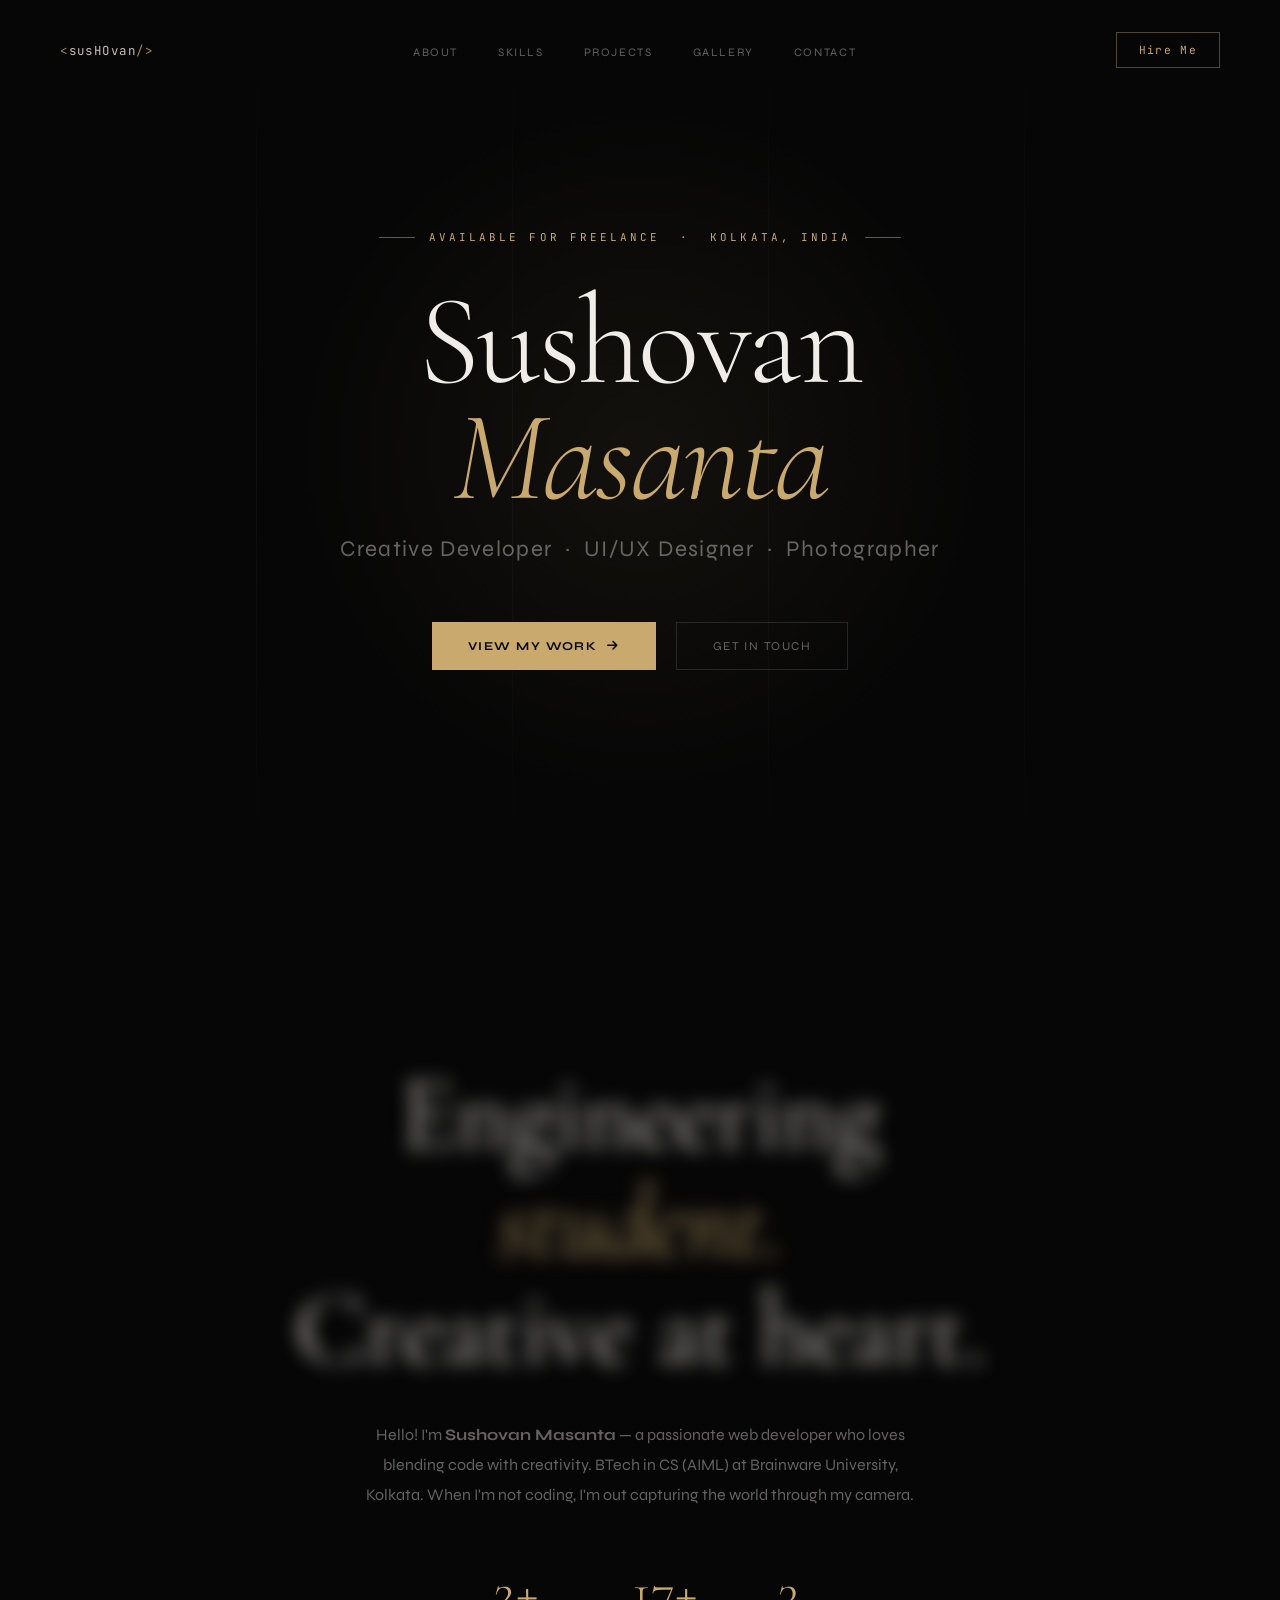
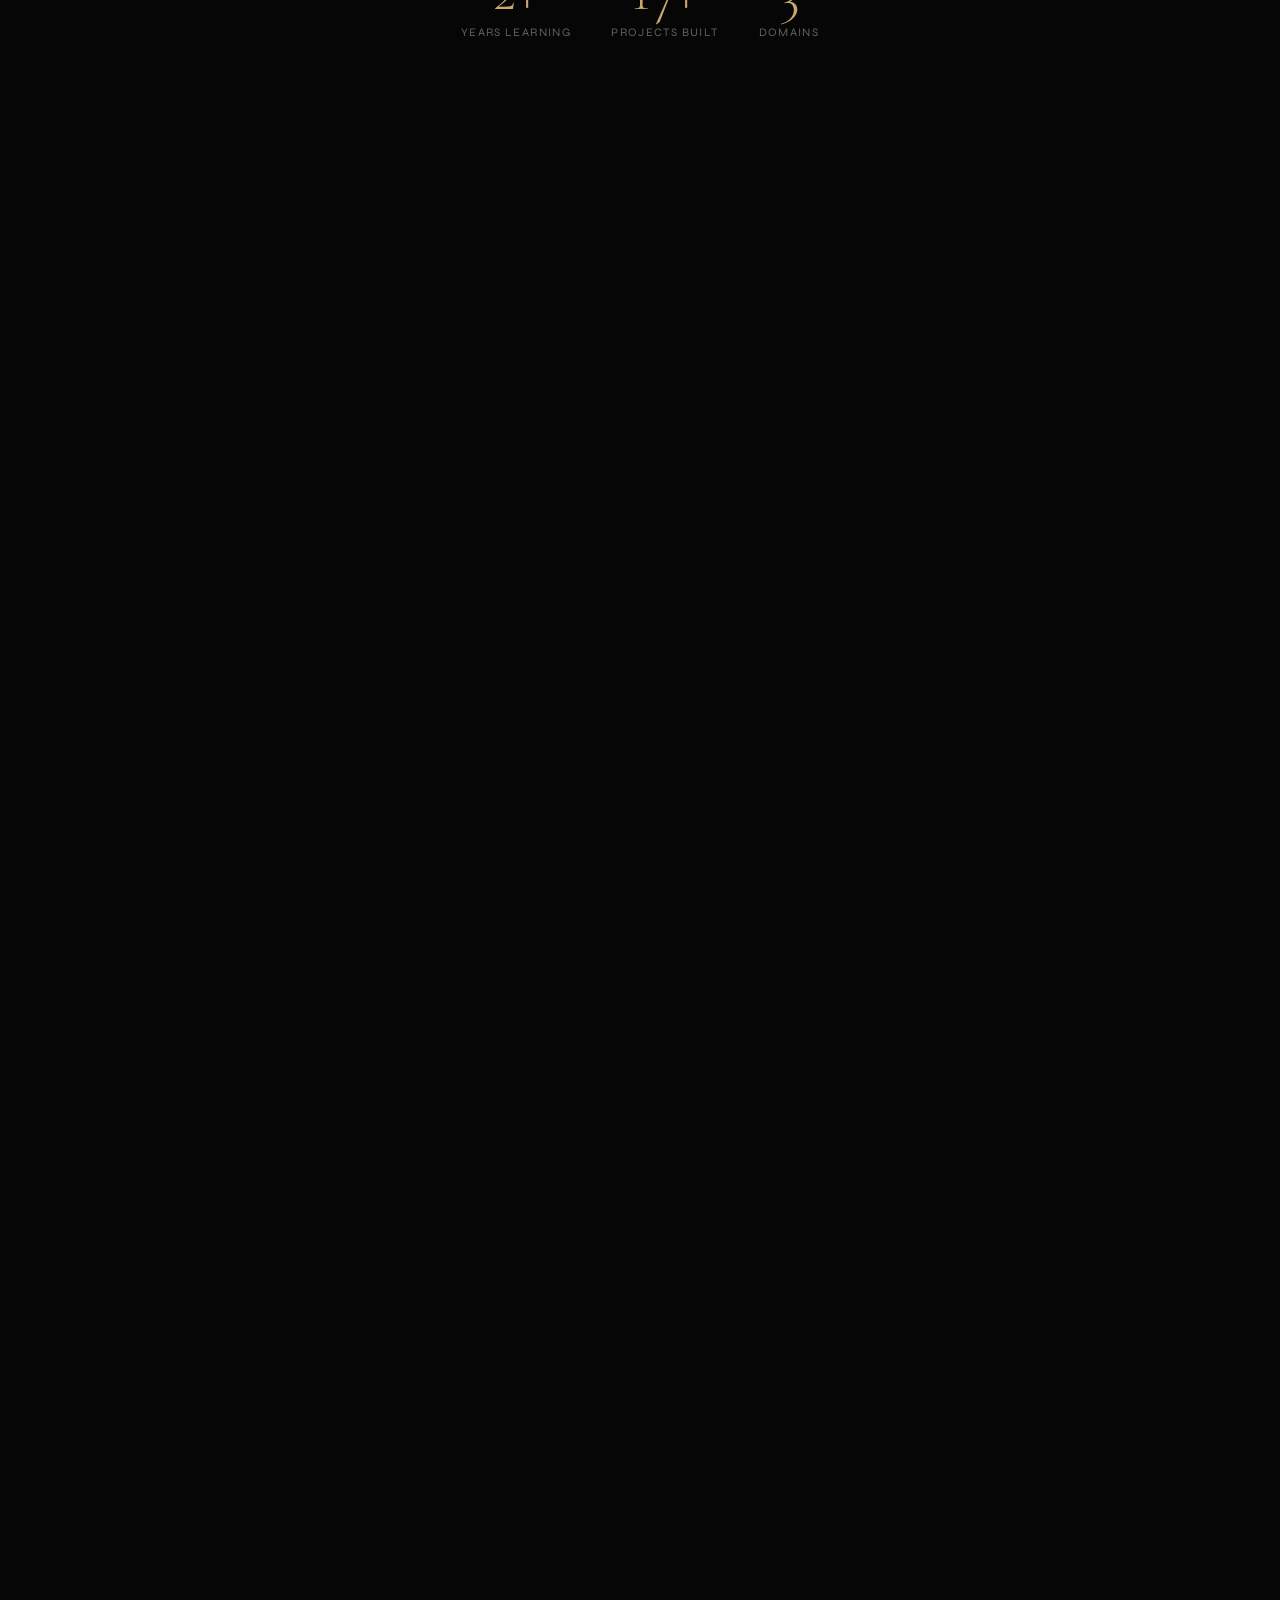
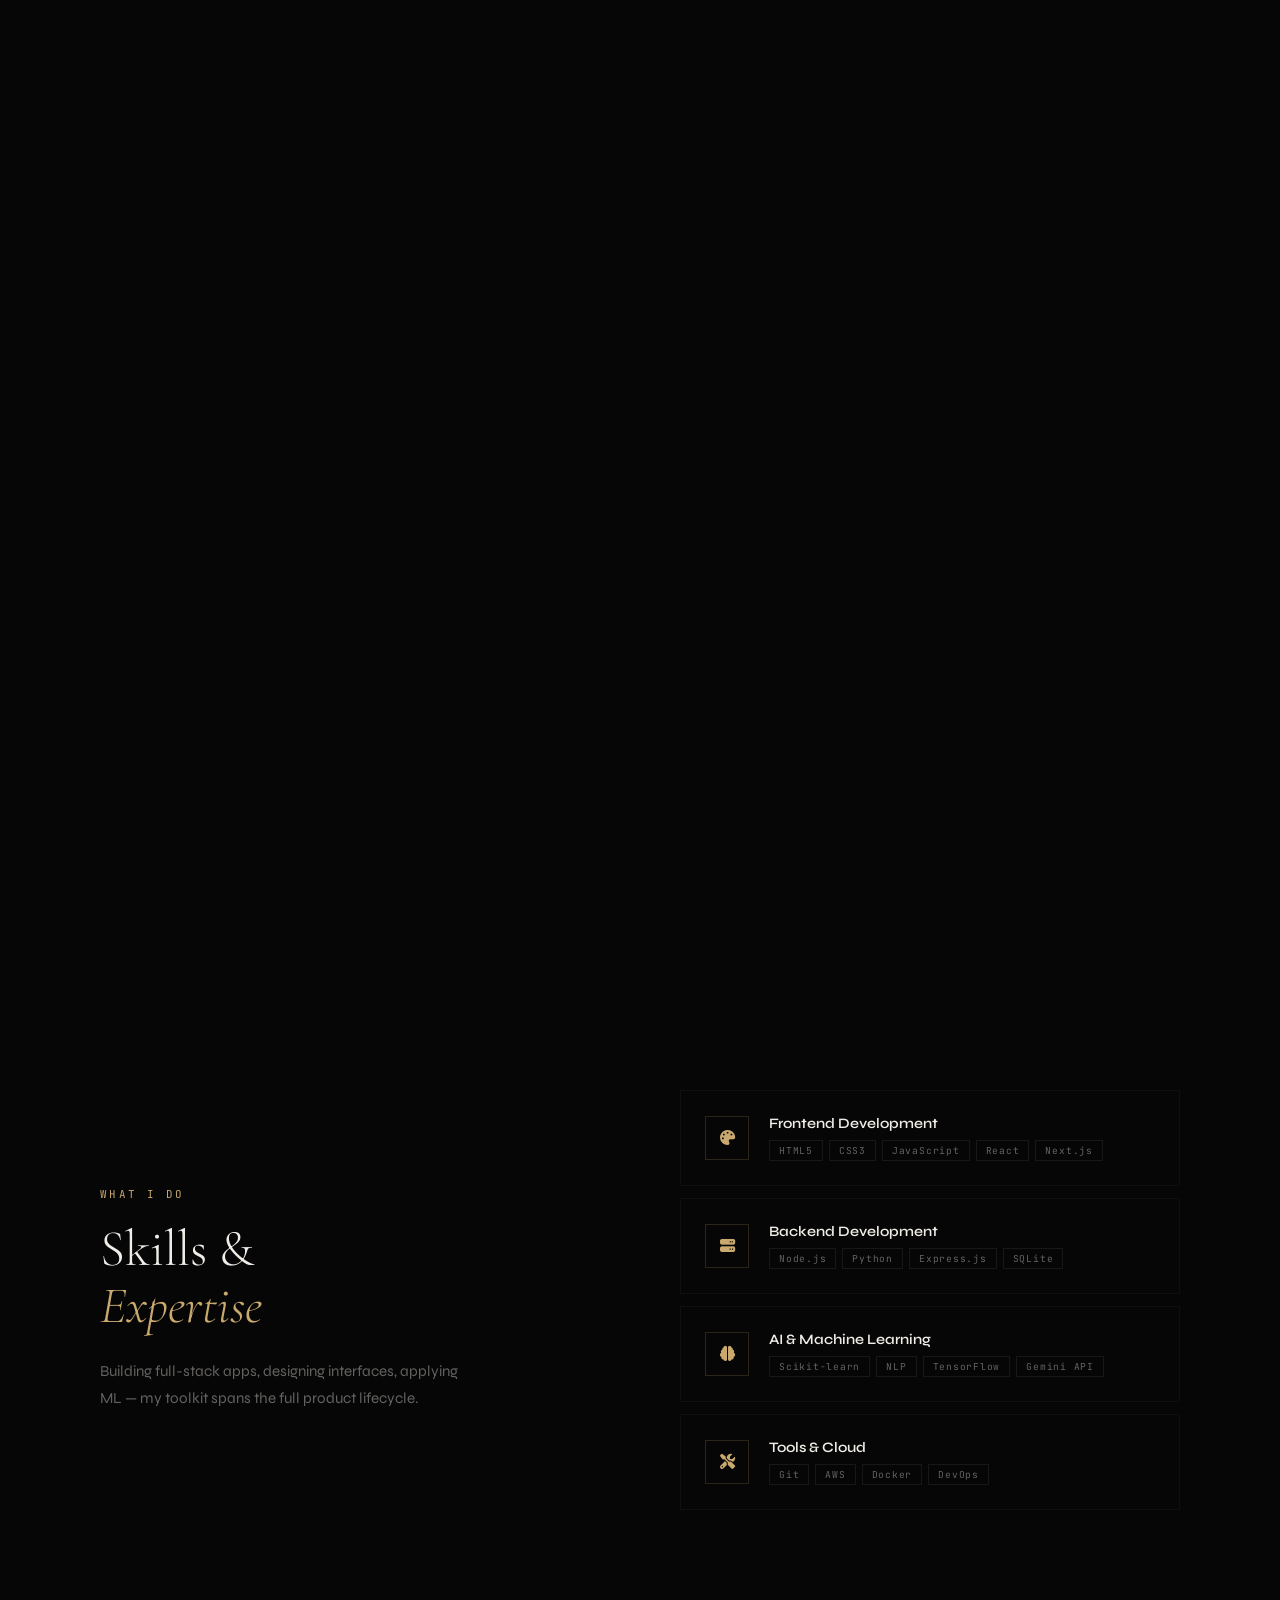
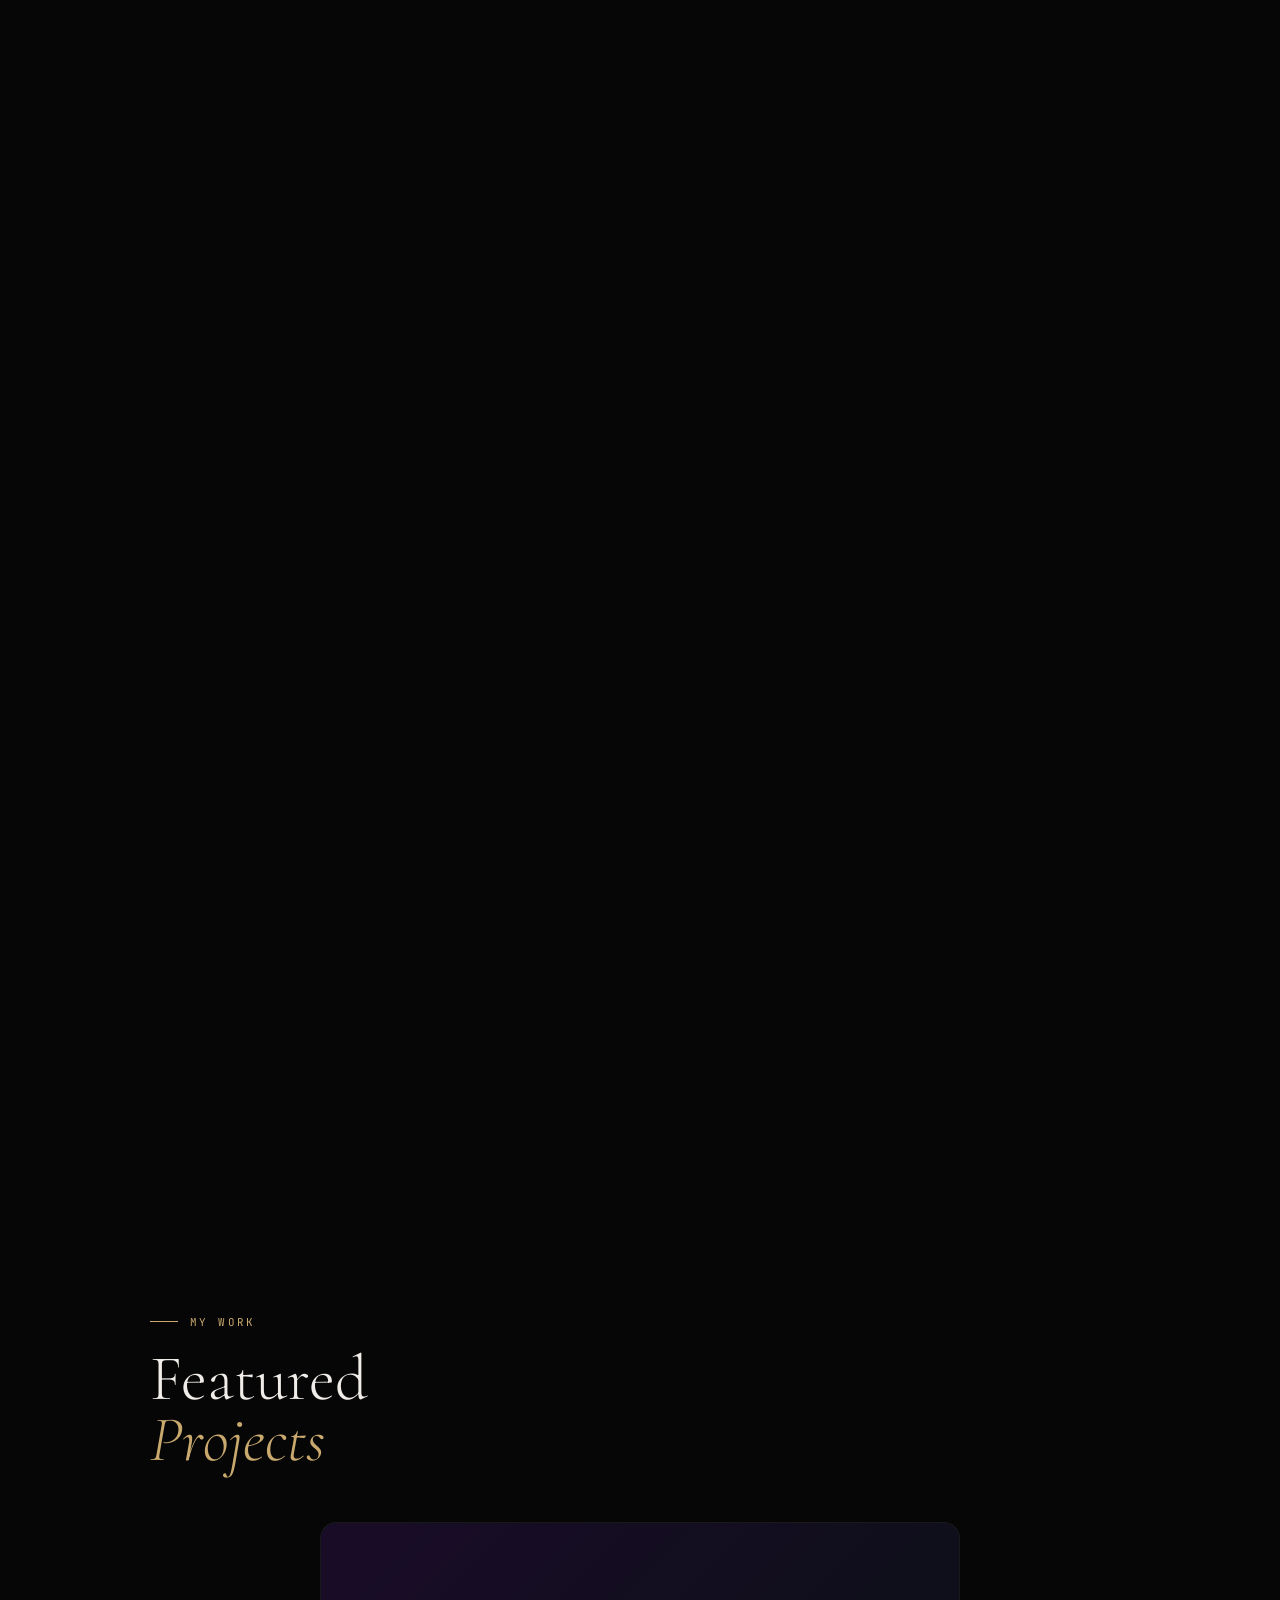
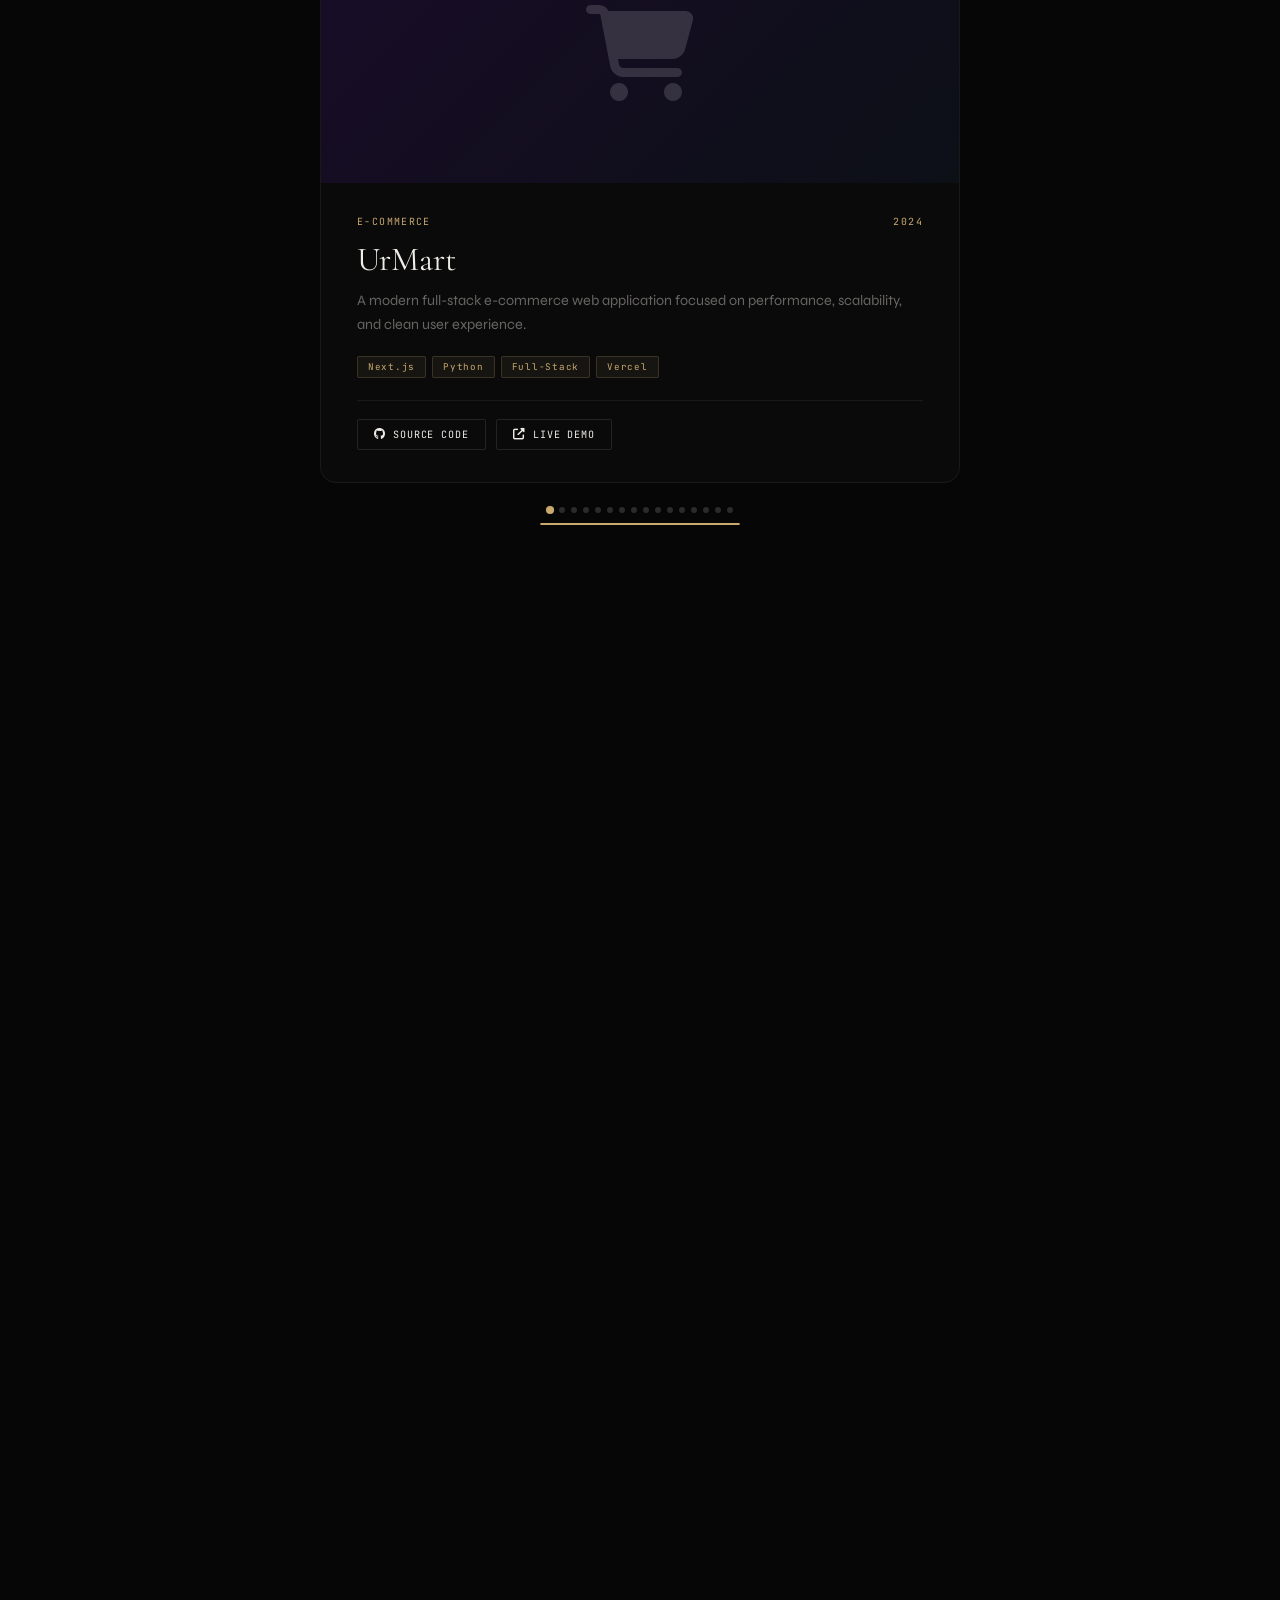
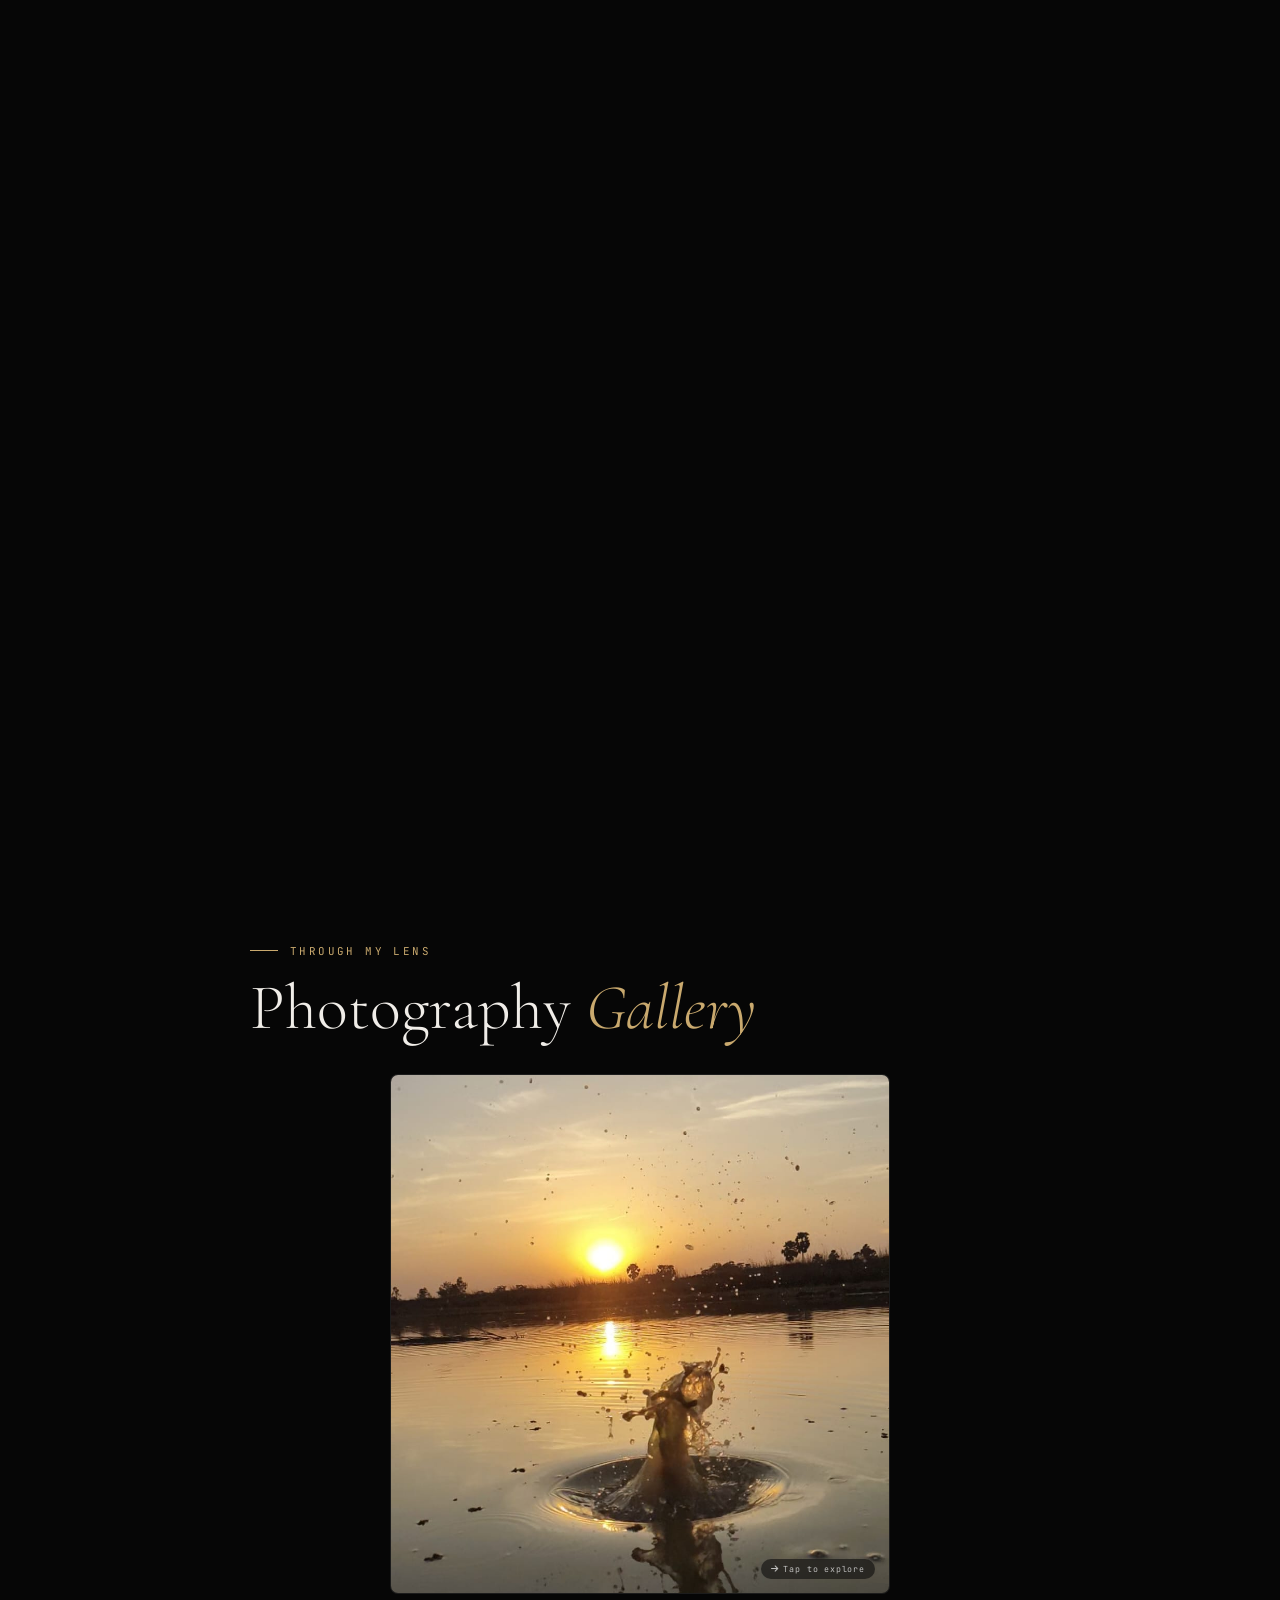
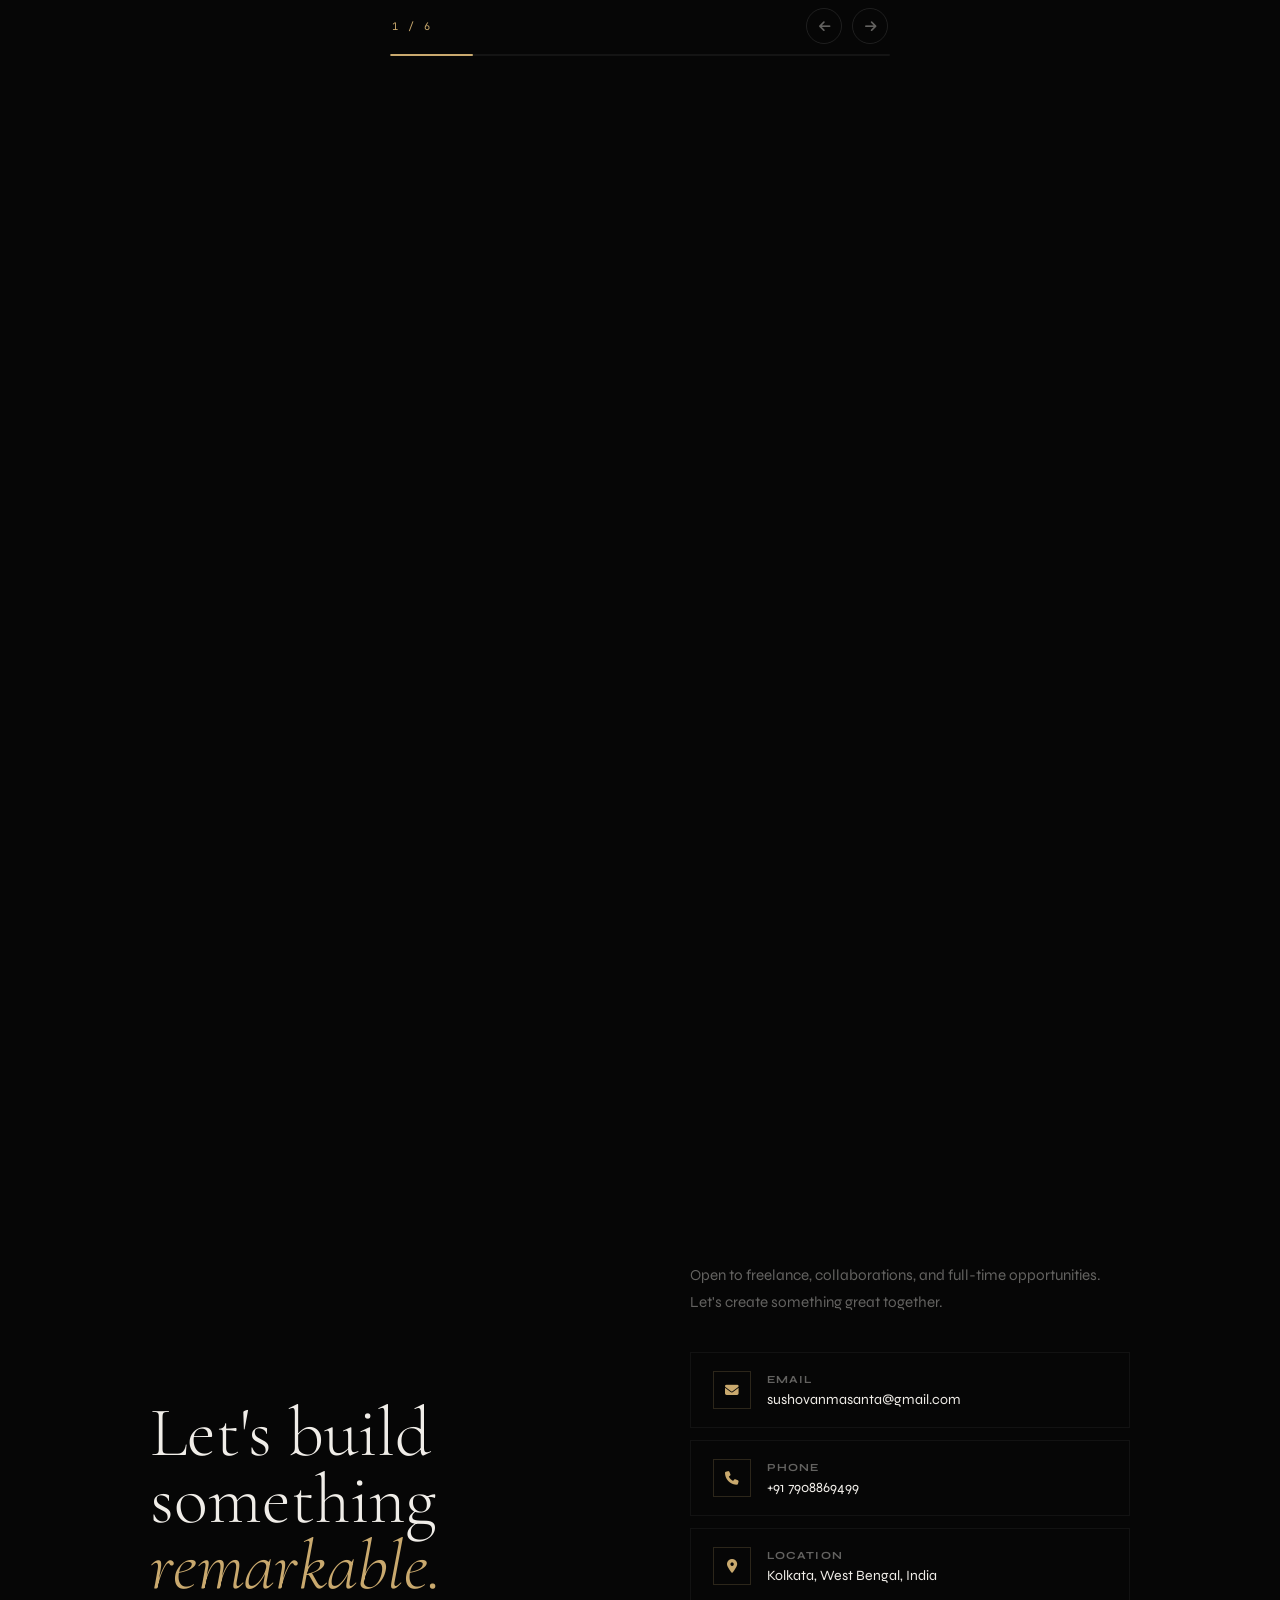
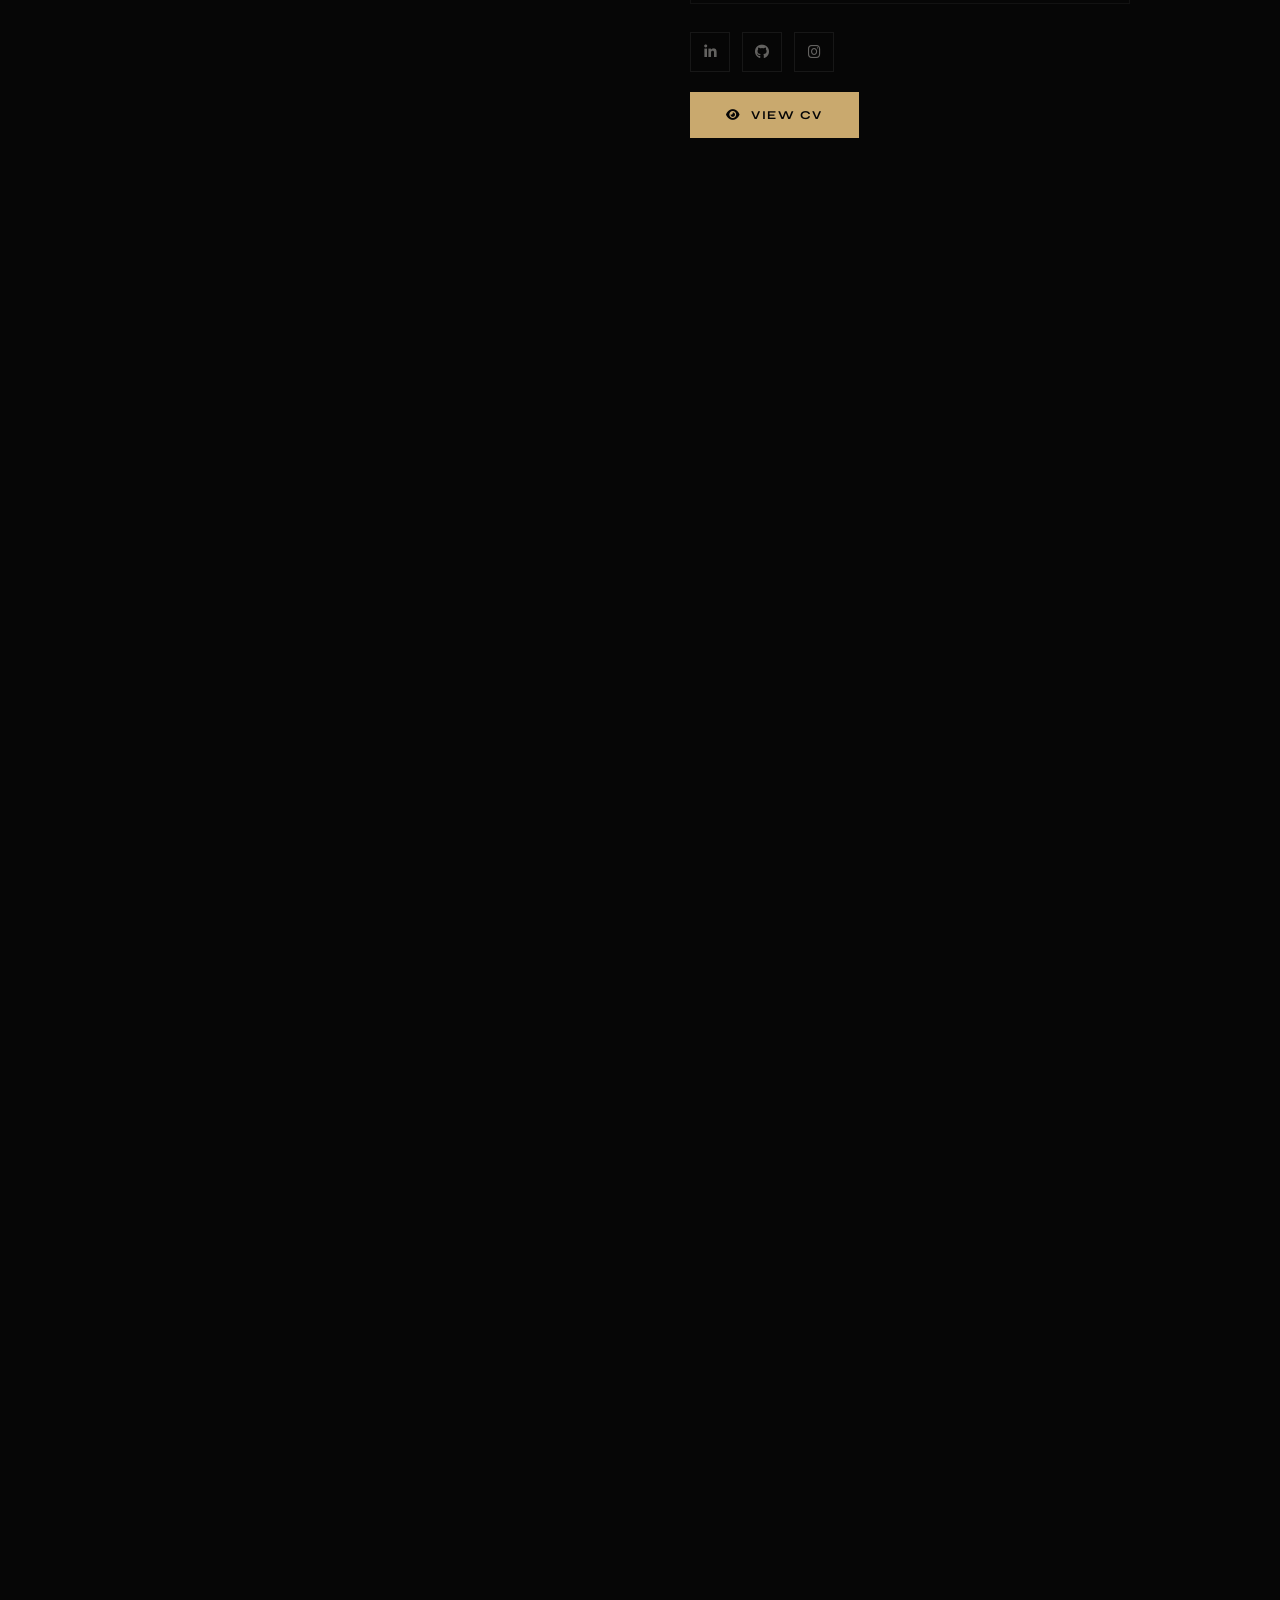
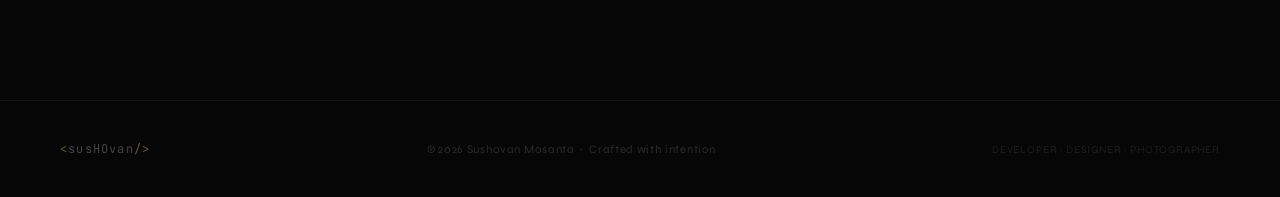
==== index.html @ 4229df97 "Update index.html" ====
<!DOCTYPE html>
<html lang="en">
<head>
  <meta charset="UTF-8">
  <meta name="viewport" content="width=device-width, initial-scale=1.0">
  <title>Sushovan Masanta | Portfolio </title>
  <link href="https://fonts.googleapis.com/css2?family=Cormorant+Garamond:ital,wght@0,300;0,600;1,300;1,600&family=Syne:wght@400;700;800&family=JetBrains+Mono:wght@300;400&display=swap" rel="stylesheet">
  <link href="https://cdnjs.cloudflare.com/ajax/libs/font-awesome/6.5.0/css/all.min.css" rel="stylesheet">
  <link rel="stylesheet" href="styles.css">
</head>
<body>

  <!-- LOADER -->

  <div id="page-loader">
    <div class="loader-inner">
      <span>Loading</span>
      <div class="loader-bar"></div>
    </div>
  </div>

  <!-- NAV -->
  <nav id="nav">
    <a href="index.html" class="nav-logo"><b>&lt;</b>susHOvan<b>/&gt;</b></a>
    <ul class="nav-links">
      <li><a href="#ch-identity">About</a></li>
      <li><a href="#ch-skills">Skills</a></li>
      <li><a href="projects.html">Projects</a></li>
      <li><a href="#ch-gallery">Gallery</a></li>
      <li><a href="#ch-contact">Contact</a></li>
    </ul>
    <a href="mailto:sushovanmasanta@gmail.com" class="nav-cta">Hire Me</a>
    <button class="nav-hamburger" id="navHam" aria-label="Open menu">
      <span></span><span></span><span></span>
    </button>
  </nav>

  <!-- MOBILE MENU -->
  <div class="nav-mobile-overlay" id="navMobile">
    <ul>
      <li><a href="#ch-identity">About</a></li>
      <li><a href="#ch-skills">Skills</a></li>
      <li><a href="projects.html">Projects</a></li>
      <li><a href="#ch-gallery">Gallery</a></li>
      <li><a href="#ch-contact">Contact</a></li>
    </ul>
    <a href="mailto:sushovanmasanta@gmail.com" class="nav-mobile-cta">Hire Me</a>
  </div>

  <!-- HERO -->
  <section id="hero">
    <div class="hero-bg-lines"><span></span><span></span><span></span><span></span></div>
    <div class="hero-glow"></div>
    <div class="hero-content">
      <div class="hero-label">Available for freelance &nbsp;·&nbsp; Kolkata, India</div>
      <h1 class="hero-name">
        <div class="line"><span>Sushovan</span></div>
        <div class="line"><span>Masanta</span></div>
      </h1>
      <p class="hero-tagline">Creative Developer &nbsp;·&nbsp; UI/UX Designer &nbsp;·&nbsp; Photographer</p>
      <div class="hero-actions">
        <a href="projects.html" class="btn-gold">View My Work <i class="fas fa-arrow-right"></i></a>
        <a href="#ch-contact" class="btn-border">Get In Touch</a>
      </div>
    </div>
  </section>

  <!-- IDENTITY -->
  <div class="chapter" id="ch-identity">
    <div class="sticky-stage">
      <div class="identity-text">
        <span class="big-word w1" id="w1">Engineering</span>
        <span class="big-word w2" id="w2">student.</span>
        <span class="big-word w3" id="w3">Creative at heart.</span>
        <p class="sub-reveal" id="subRev">
          Hello! I'm <strong>Sushovan Masanta</strong> — a passionate web developer who loves blending code with creativity.
          BTech in CS (AIML) at Brainware University, Kolkata. When I'm not coding, I'm out capturing the world through my camera.
        </p>
        <div class="stats-reveal" id="statsRev">
          <div class="stat-item"><h3>2+</h3><p>Years Learning</p></div>
          <div class="stat-item"><h3>17+</h3><p>Projects Built</p></div>
          <div class="stat-item"><h3>3</h3><p>Domains</p></div>
        </div>
      </div>
    </div>
  </div>

  <!-- SKILLS -->
  <div class="chapter" id="ch-skills">
    <div class="sticky-stage">
      <div class="skills-stage">
        <div class="skills-left">
          <div class="ch-label">What I do</div>
          <h2>Skills &amp;<br><em>Expertise</em></h2>
          <p>Building full-stack apps, designing interfaces, applying ML — my toolkit spans the full product lifecycle.</p>
        </div>
        <div class="skills-right" id="skills-list">
          <div class="skill-item">
            <div class="skill-icon-wrap"><i class="fas fa-palette"></i></div>
            <div><h4>Frontend Development</h4><div class="tags"><span>HTML5</span><span>CSS3</span><span>JavaScript</span><span>React</span><span>Next.js</span></div></div>
          </div>
          <div class="skill-item">
            <div class="skill-icon-wrap"><i class="fas fa-server"></i></div>
            <div><h4>Backend Development</h4><div class="tags"><span>Node.js</span><span>Python</span><span>Express.js</span><span>SQLite</span></div></div>
          </div>
          <div class="skill-item">
            <div class="skill-icon-wrap"><i class="fas fa-brain"></i></div>
            <div><h4>AI &amp; Machine Learning</h4><div class="tags"><span>Scikit-learn</span><span>NLP</span><span>TensorFlow</span><span>Gemini API</span></div></div>
          </div>
          <div class="skill-item">
            <div class="skill-icon-wrap"><i class="fas fa-tools"></i></div>
            <div><h4>Tools &amp; Cloud</h4><div class="tags"><span>Git</span><span>AWS</span><span>Docker</span><span>DevOps</span></div></div>
          </div>
        </div>
      </div>
    </div>
  </div>

<!-- PROJECTS -->
    <section class="project-carousel-section">
  <div class="chapter" id="ch-projects">
    <div class="sticky-stage">
      <div class="projects-stage">
        <div class="ch-eyebrow">My work</div>
        <h2 class="ch-title">Featured<br><em>Projects</em></h2>

  <!-- CAROUSEL -->
    <div class="carousel-container">

      <div class="carousel-track">

        <div class="carousel-card">
          <div class="card-top bg-gradient-1"><i class="fas fa-shopping-cart"></i></div>
          <div class="card-bottom">
            <div class="card-meta"><span>E-Commerce</span><span>2024</span></div>
            <h3>UrMart</h3>
            <p>A modern full-stack e-commerce web application focused on performance, scalability, and clean user experience.</p>
            <div class="card-tags"><span>Next.js</span><span>Python</span><span>Full-Stack</span><span>Vercel</span></div>
            <div class="card-links">
              <a href="https://github.com/sushovancpp/urmart" target="_blank"><i class="fab fa-github"></i> Source Code</a>
              <a href="https://urmart.vercel.app/" target="_blank"><i class="fas fa-external-link-alt"></i> Live Demo</a>
            </div>
          </div>
        </div>

        <div class="carousel-card">
          <div class="card-top bg-gradient-2"><i class="fas fa-laptop-code"></i></div>
          <div class="card-bottom">
            <div class="card-meta"><span>Web Application</span><span>2024</span></div>
            <h3>PrepMate</h3>
            <p>An AI-powered interview preparation platform providing mock interviews, real-time feedback, and personalized learning paths.</p>
            <div class="card-tags"><span>Next.js</span><span>AI/ML</span><span>TypeScript</span></div>
            <div class="card-links">
              <a href="https://github.com/sushovancpp/PrepMate" target="_blank"><i class="fab fa-github"></i> Source Code</a>
              <a href="https://pprepmatee.vercel.app/" target="_blank"><i class="fas fa-external-link-alt"></i> Live Demo</a>
            </div>
          </div>
        </div>

        <div class="carousel-card">
          <div class="card-top bg-gradient-3"><i class="fas fa-book"></i></div>
          <div class="card-bottom">
            <div class="card-meta"><span>Management System</span><span>2024</span></div>
            <h3>BoiGhor</h3>
            <p>A full-stack Library Management System with authentication, book management, and PDF handling features.</p>
            <div class="card-tags"><span>React</span><span>Node.js</span><span>MySQL</span></div>
            <div class="card-links">
              <a href="https://github.com/sushovancpp/library-management-system-full" target="_blank"><i class="fab fa-github"></i> Source Code</a>
            </div>
          </div>
        </div>

        <div class="carousel-card">
          <div class="card-top bg-gradient-4"><i class="fas fa-comments"></i></div>
          <div class="card-bottom">
            <div class="card-meta"><span>Real-Time App</span><span>2024</span></div>
            <h3>Relay</h3>
            <p>A real-time chat application built for fast and seamless communication using modern web technologies.</p>
            <div class="card-tags"><span>JavaScript</span><span>WebSockets</span></div>
            <div class="card-links">
              <a href="https://github.com/sushovancpp/Relay" target="_blank"><i class="fab fa-github"></i> Source Code</a>
              <a href="https://relay.vercel.app" target="_blank"><i class="fas fa-external-link-alt"></i> Live Demo</a>
            </div>
          </div>
        </div>

        <div class="carousel-card">
          <div class="card-top bg-gradient-5"><i class="fas fa-image"></i></div>
          <div class="card-bottom">
            <div class="card-meta"><span>Frontend UI</span><span>2024</span></div>
            <h3>ChobiGhor</h3>
            <p>An improved and extended version of a JavaScript project with better structure and cleaner code.</p>
            <div class="card-tags"><span>JavaScript</span><span>Refactoring</span></div>
            <div class="card-links">
              <a href="https://github.com/sushovancpp/ranjan-er-kirti-2.0" target="_blank"><i class="fab fa-github"></i> Source Code</a>
              <a href="https://ranjan-er-kirti.vercel.app" target="_blank"><i class="fas fa-external-link-alt"></i> Live Demo</a>
            </div>
          </div>
        </div>

        <div class="carousel-card">
          <div class="card-top bg-gradient-1"><i class="fas fa-shield-alt"></i></div>
          <div class="card-bottom">
            <div class="card-meta"><span>Machine Learning</span><span>2024</span></div>
            <h3>SpamGuard</h3>
            <p>An intelligent SMS spam detection system using machine learning and natural language processing techniques.</p>
            <div class="card-tags"><span>Python</span><span>NLP</span><span>Streamlit</span></div>
            <div class="card-links">
              <a href="https://github.com/sushovancpp/sms-spam-app" target="_blank"><i class="fab fa-github"></i> Source Code</a>
              <a href="https://sushovan-sms-spam-app.streamlit.app/" target="_blank"><i class="fas fa-external-link-alt"></i> Live Demo</a>
            </div>
          </div>
        </div>

        <div class="carousel-card">
          <div class="card-top bg-gradient-2"><i class="fas fa-plane"></i></div>
          <div class="card-bottom">
            <div class="card-meta"><span>Algorithm / ML</span><span>2024</span></div>
            <h3>Weekend-Getaway-Ranker</h3>
            <p>A Python-based application that ranks weekend getaway destinations based on user preferences.</p>
            <div class="card-tags"><span>Python</span><span>Algorithms</span><span>Streamlit</span></div>
            <div class="card-links">
              <a href="https://github.com/sushovancpp/Weekend-Getaway-Ranker" target="_blank"><i class="fab fa-github"></i> Source Code</a>
              <a href="https://sushovan-weekend-getaway-ranker.streamlit.app/" target="_blank"><i class="fas fa-external-link-alt"></i> Live Demo</a>
            </div>
          </div>
        </div>

        <div class="carousel-card">
          <div class="card-top bg-gradient-3"><i class="fas fa-music"></i></div>
          <div class="card-bottom">
            <div class="card-meta"><span>API Integration</span><span>2024</span></div>
            <h3>Lyrify</h3>
            <p>A Python application that fetches and displays song lyrics using Spotify and lyrics APIs.</p>
            <div class="card-tags"><span>Python</span><span>REST APIs</span><span>Streamlit</span></div>
            <div class="card-links">
              <a href="https://github.com/sushovancpp/spotify-lyric-search" target="_blank"><i class="fab fa-github"></i> Source Code</a>
              <a href="https://sushovan-spotify-lyric-search.streamlit.app/" target="_blank"><i class="fas fa-external-link-alt"></i> Live Demo</a>
            </div>
          </div>
        </div>

        <div class="carousel-card">
          <div class="card-top bg-gradient-4"><i class="fas fa-user-circle"></i></div>
          <div class="card-bottom">
            <div class="card-meta"><span>Portfolio</span><span>2024</span></div>
            <h3>Personal Portfolio</h3>
            <p>A personal portfolio website showcasing web development projects, technical skills, and creative work.</p>
            <div class="card-tags"><span>HTML/CSS</span><span>JavaScript</span><span>Vercel</span></div>
            <div class="card-links">
              <a href="https://github.com/sushovancpp/sushovan" target="_blank"><i class="fab fa-github"></i> Source Code</a>
              <a href="https://sushovan.vercel.app" target="_blank"><i class="fas fa-external-link-alt"></i> Live Demo</a>
            </div>
          </div>
        </div>

        <div class="carousel-card">
          <div class="card-top bg-gradient-5"><i class="fas fa-tasks"></i></div>
          <div class="card-bottom">
            <div class="card-meta"><span>Assignments</span><span>2024</span></div>
            <h3>AEKA-Assignments</h3>
            <p>A collection of assignments demonstrating frontend, backend, and problem-solving concepts.</p>
            <div class="card-tags"><span>JavaScript</span><span>Full-Stack</span></div>
            <div class="card-links">
              <a href="https://github.com/sushovancpp/AEKA-Assignments" target="_blank"><i class="fab fa-github"></i> Source Code</a>
              <a href="https://aeka-assignments.vercel.app" target="_blank"><i class="fas fa-external-link-alt"></i> Live Demo</a>
            </div>
          </div>
        </div>

        <div class="carousel-card">
          <div class="card-top bg-gradient-1"><i class="fas fa-paint-brush"></i></div>
          <div class="card-bottom">
            <div class="card-meta"><span>UI / UX Design</span><span>2024</span></div>
            <h3>Creative Showcase</h3>
            <p>A project focused on creative UI elements, animations, and frontend experimentation.</p>
            <div class="card-tags"><span>TypeScript</span><span>Animations</span><span>UI/UX</span></div>
            <div class="card-links">
              <a href="https://github.com/sushovancpp/creative-showcase" target="_blank"><i class="fab fa-github"></i> Source Code</a>
              <a href="https://creative-showcase-mxe8.vercel.app/" target="_blank"><i class="fas fa-external-link-alt"></i> Live Demo</a>
            </div>
          </div>
        </div>

        <div class="carousel-card">
          <div class="card-top bg-gradient-2"><i class="fas fa-bomb"></i></div>
          <div class="card-bottom">
            <div class="card-meta"><span>Game Development</span><span>2025</span></div>
            <h3>Mine Game</h3>
            <p>A probability-based grid game where players uncover safe tiles while avoiding hidden mines.</p>
            <div class="card-tags"><span>JavaScript</span><span>Game Logic</span></div>
            <div class="card-links">
              <a href="https://github.com/sushovancpp/mine-game" target="_blank"><i class="fab fa-github"></i> Source Code</a>
              <a href="https://mine-game-tau.vercel.app" target="_blank"><i class="fas fa-external-link-alt"></i> Live Demo</a>
            </div>
          </div>
        </div>

        <div class="carousel-card">
          <div class="card-top bg-gradient-3"><i class="fas fa-flask"></i></div>
          <div class="card-bottom">
            <div class="card-meta"><span>Experimental</span><span>2024</span></div>
            <h3>Hobby</h3>
            <p>A TypeScript-based project created to experiment with ideas, features, and clean code practices.</p>
            <div class="card-tags"><span>TypeScript</span><span>Architecture</span></div>
            <div class="card-links">
              <a href="https://github.com/sushovancpp/hobby" target="_blank"><i class="fab fa-github"></i> Source Code</a>
              <a href="https://finalyearvlsi.vercel.app" target="_blank"><i class="fas fa-external-link-alt"></i> Live Demo</a>
            </div>
          </div>
        </div>

        <div class="carousel-card">
          <div class="card-top bg-gradient-4"><i class="fas fa-code"></i></div>
          <div class="card-bottom">
            <div class="card-meta"><span>DOM Manipulation</span><span>2024</span></div>
            <h3>Ranjan Er Kirti</h3>
            <p>A JavaScript project showcasing logical implementations and interactive functionality.</p>
            <div class="card-tags"><span>JavaScript</span><span>DOM</span></div>
            <div class="card-links">
              <a href="https://github.com/sushovancpp/ranjan-er-kirti" target="_blank"><i class="fab fa-github"></i> Source Code</a>
              <a href="https://ranjan-er-kirti.vercel.app" target="_blank"><i class="fas fa-external-link-alt"></i> Live Demo</a>
            </div>
          </div>
        </div>

        <div class="carousel-card">
          <div class="card-top bg-gradient-5"><i class="fas fa-check-square"></i></div>
          <div class="card-bottom">
            <div class="card-meta"><span>Productivity</span><span>2024</span></div>
            <h3>Smart-ToDo</h3>
            <p>A simple to-do list application to manage daily tasks with a clean interface.</p>
            <div class="card-tags"><span>JavaScript</span><span>CRUD</span></div>
            <div class="card-links">
              <a href="https://github.com/sushovancpp/Smart-ToDo" target="_blank"><i class="fab fa-github"></i> Source Code</a>
            </div>
          </div>
        </div>

        <div class="carousel-card">
          <div class="card-top bg-gradient-2"><i class="fab fa-html5"></i></div>
          <div class="card-bottom">
            <div class="card-meta"><span>Foundational</span><span>2024</span></div>
            <h3>Web Basics Assignment</h3>
            <p>Assignment work focused on foundational web design and JavaScript-based tasks.</p>
            <div class="card-tags"><span>HTML/CSS</span><span>JavaScript</span></div>
            <div class="card-links">
              <a href="https://github.com/sushovancpp/sushovanmasanta2020" target="_blank"><i class="fab fa-github"></i> Source Code</a>
            </div>
          </div>
        </div>

      </div>
      <!-- /carousel-track -->

      <div class="carousel-footer">
        <div class="carousel-dots"></div>
        <div class="carousel-auto-bar"><div class="carousel-auto-fill"></div></div>
      </div>
      <!-- /carousel-footer -->

    </div>
    <!-- /carousel-container -->

      </div>
      <!-- /projects-stage -->

    </div>
    <!-- /sticky-stage -->

  </div>
  <!-- /chapter -->

</section>

  <!-- GALLERY -->
  <div class="chapter" id="ch-gallery">
    <div class="sticky-stage">
      <div class="gallery-stage">
        <div class="gallery-header">
          <div class="ch-eyebrow">Through my lens</div>
          <h2 class="ch-title" style="margin-bottom:28px">Photography <em>Gallery</em></h2>
        </div>

        <div class="gallery-slideshow">
          <div class="gallery-slide-track">
            <div class="gallery-slide active">
              <a href="https://www.instagram.com/sushovan.cpp" target="_blank">
                <img src="img/photo2.jpg" alt="Photo 1" loading="lazy">
                <div class="g-overlay"><i class="fab fa-instagram"></i></div>
              </a>
            </div>
            <div class="gallery-slide">
              <a href="https://www.instagram.com/sushovan.cpp" target="_blank">
                <img src="img/photo5.jpg" alt="Photo 2" loading="lazy">
                <div class="g-overlay"><i class="fab fa-instagram"></i></div>
              </a>
            </div>
            <div class="gallery-slide">
              <a href="https://www.instagram.com/sushovan.cpp" target="_blank">
                <img src="img/photo4.jpg" alt="Photo 3" loading="lazy">
                <div class="g-overlay"><i class="fab fa-instagram"></i></div>
              </a>
            </div>
            <div class="gallery-slide">
              <a href="https://www.instagram.com/sushovan.cpp" target="_blank">
                <img src="img/photo1.jpg" alt="Photo 4" loading="lazy">
                <div class="g-overlay"><i class="fab fa-instagram"></i></div>
              </a>
            </div>
            <div class="gallery-slide">
              <a href="https://www.instagram.com/sushovan.cpp" target="_blank">
                <img src="img/photo3.jpg" alt="Photo 5" loading="lazy">
                <div class="g-overlay"><i class="fab fa-instagram"></i></div>
              </a>
            </div>
            <div class="gallery-slide">
              <a href="https://www.instagram.com/sushovan.cpp" target="_blank">
                <img src="img/photo6.jpg" alt="Photo 6" loading="lazy">
                <div class="g-overlay"><i class="fab fa-instagram"></i></div>
              </a>
            </div>

            <!-- Tap zones -->
            <div class="slide-tap-zone slide-tap-left"></div>
            <div class="slide-tap-zone slide-tap-right"></div>

            <!-- Hint -->
            <div class="slide-hint"><i class="fas fa-arrow-right"></i> Tap to explore</div>
          </div>

          <div class="slideshow-controls">
            <span class="slideshow-counter">1 / 6</span>
            <div class="slideshow-arrows">
              <button class="slide-arrow-btn prev" aria-label="Previous"><i class="fas fa-arrow-left"></i></button>
              <button class="slide-arrow-btn next" aria-label="Next"><i class="fas fa-arrow-right"></i></button>
            </div>
          </div>
          <div class="slide-progress">
            <div class="slide-progress-fill" style="width:16.67%"></div>
          </div>
        </div>

      </div>
    </div>
  </div>

  <!-- CONTACT -->
  <div class="chapter" id="ch-contact">
    <div class="sticky-stage">
      <div class="contact-stage">
        <div class="contact-big-text" id="ct-text">Let's build<br>something<br><em>remarkable.</em></div>
        <div class="contact-right" id="ct-right">
          <p>Open to freelance, collaborations, and full-time opportunities. Let's create something great together.</p>
          <a href="mailto:sushovanmasanta@gmail.com" class="c-item">
            <div class="c-icon"><i class="fas fa-envelope"></i></div>
            <div><h4>Email</h4><span>sushovanmasanta@gmail.com</span></div>
          </a>
          <a href="tel:+917908869499" class="c-item">
            <div class="c-icon"><i class="fas fa-phone"></i></div>
            <div><h4>Phone</h4><span>+91 7908869499</span></div>
          </a>
          <div class="c-item">
            <div class="c-icon"><i class="fas fa-map-marker-alt"></i></div>
            <div><h4>Location</h4><span>Kolkata, West Bengal, India</span></div>
          </div>
          <div class="c-socials">
            <a href="https://www.linkedin.com/in/sushovan-masanta-a71227256" class="c-soc" target="_blank"><i class="fab fa-linkedin-in"></i></a>
            <a href="https://github.com/sushovancpp" class="c-soc" target="_blank"><i class="fab fa-github"></i></a>
            <a href="https://www.instagram.com/sushovan.cpp" class="c-soc" target="_blank"><i class="fab fa-instagram"></i></a>
          </div>
          <a href="https://drive.google.com/file/d/1FqUendbYcz2VGKgzKd31PB6QH8QBdALB/view" class="btn-gold" target="_blank" style="margin-top:8px;display:inline-flex;align-self:flex-start"><i class="fas fa-eye"></i> View CV</a>
        </div>
      </div>
    </div>
  </div>

  <footer>
    <a href="#" class="logo"><b>&lt;</b>susHOvan<b>/&gt;</b></a>
    <p>&copy; 2026 Sushovan Masanta &nbsp;·&nbsp; Crafted with intention</p>
    <p style="font-size:.65rem;color:rgba(255,255,255,.1);letter-spacing:.08em">DEVELOPER · DESIGNER · PHOTOGRAPHER</p>
  </footer>

  <a href="#" class="btt" id="btt"><i class="fas fa-arrow-up"></i></a>
  <script src="script.js"></script>
</body>
</html>
---- styles.css ----
*,*::before,*::after{margin:0;padding:0;box-sizing:border-box}
:root{
  --black:#060606;
  --white:#f0ede8;
  --gold:#c9a96e;
  --muted:rgba(240,237,232,0.4);
  --serif:'Cormorant Garamond',Georgia,serif;
  --sans:'Syne',sans-serif;
  --mono:'JetBrains Mono',monospace;
}
html{font-size:16px;scroll-behavior:smooth}
body{background:var(--black);color:var(--white);font-family:var(--sans);overflow-x:hidden}

/* ═══ LOADER ═══ */
#page-loader{position:fixed;inset:0;background:var(--black);display:flex;align-items:center;justify-content:center;z-index:99999;transition:opacity .6s ease,visibility .6s ease}
#page-loader.hidden{opacity:0;visibility:hidden;pointer-events:none}
.loader-inner{font-family:var(--mono);font-size:.65rem;letter-spacing:.3em;text-transform:uppercase;color:var(--gold);display:flex;flex-direction:column;align-items:center;gap:16px}
.loader-bar{width:80px;height:1px;background:rgba(201,169,110,.2);position:relative;overflow:hidden}
.loader-bar::after{content:'';position:absolute;left:-100%;top:0;height:100%;width:100%;background:var(--gold);animation:loaderSlide .9s ease forwards}
@keyframes loaderSlide{to{left:0}}

/* ═══ NAV ═══ */
nav{
  position:fixed;top:0;left:0;right:0;z-index:1000;
  display:flex;align-items:center;justify-content:space-between;
  padding:32px 60px;
  transition:padding .4s ease, background .4s ease, transform .4s cubic-bezier(.16,1,.3,1);
}
nav.solid{
  padding:18px 60px;
  background:rgba(6,6,6,.92);
  backdrop-filter:blur(24px);
  border-bottom:1px solid rgba(255,255,255,.06);
}
/* Auto-hide: only on desktop — mobile stays always visible */
nav.nav-hidden{transform:translateY(-110%)}

.nav-logo{font-family:var(--mono);font-size:.78rem;letter-spacing:.12em;color:var(--white);text-decoration:none;opacity:.8}
.nav-logo b{color:var(--gold);font-weight:400}
.nav-links{display:flex;gap:40px;list-style:none}
.nav-links a{font-size:.72rem;letter-spacing:.14em;text-transform:uppercase;color:var(--muted);text-decoration:none;transition:color .3s}
.nav-links a:hover{color:var(--white)}
.nav-cta{font-family:var(--mono);font-size:.7rem;letter-spacing:.12em;padding:10px 22px;border:1px solid rgba(201,169,110,.4);color:var(--gold);text-decoration:none;transition:all .3s}
.nav-cta:hover{background:var(--gold);color:var(--black)}

/* HAMBURGER — hidden on desktop */
.nav-hamburger{display:none;flex-direction:column;gap:5px;background:none;border:none;cursor:pointer;padding:6px;z-index:1001;position:relative}
.nav-hamburger span{width:24px;height:1.5px;background:var(--white);display:block;transition:all .35s cubic-bezier(.16,1,.3,1)}
.nav-hamburger.open span:nth-child(1){transform:translateY(6.5px) rotate(45deg)}
.nav-hamburger.open span:nth-child(2){opacity:0;transform:scaleX(0)}
.nav-hamburger.open span:nth-child(3){transform:translateY(-6.5px) rotate(-45deg)}

/* MOBILE MENU OVERLAY */
.nav-mobile-overlay{position:fixed;inset:0;background:rgba(6,6,6,.97);display:flex;flex-direction:column;align-items:center;justify-content:center;z-index:998;opacity:0;visibility:hidden;transition:opacity .4s,visibility .4s}
.nav-mobile-overlay.open{opacity:1;visibility:visible}
.nav-mobile-overlay ul{list-style:none;text-align:center;display:flex;flex-direction:column;gap:28px}
.nav-mobile-overlay ul a{font-family:var(--serif);font-size:2.2rem;font-weight:300;color:var(--muted);text-decoration:none;letter-spacing:.04em;transition:color .3s;display:block}
.nav-mobile-overlay ul a:hover,.nav-mobile-overlay ul a.active-link{color:var(--white)}
.nav-mobile-cta{margin-top:28px;font-family:var(--mono);font-size:.7rem;letter-spacing:.12em;padding:12px 28px;border:1px solid rgba(201,169,110,.4);color:var(--gold);text-decoration:none;transition:all .3s}
.nav-mobile-cta:hover{background:var(--gold);color:var(--black)}

/* ═══ HERO ═══ */
#hero{height:100vh;display:flex;align-items:center;justify-content:center;text-align:center;position:relative;overflow:hidden;padding:0 24px}
.hero-bg-lines{position:absolute;inset:0;pointer-events:none}
.hero-bg-lines span{position:absolute;top:0;bottom:0;width:1px;background:linear-gradient(to bottom,transparent,rgba(255,255,255,.04),transparent)}
.hero-bg-lines span:nth-child(1){left:20%}
.hero-bg-lines span:nth-child(2){left:40%}
.hero-bg-lines span:nth-child(3){left:60%}
.hero-bg-lines span:nth-child(4){left:80%}
.hero-glow{position:absolute;width:700px;height:700px;background:radial-gradient(circle,rgba(201,169,110,.07) 0%,transparent 70%);top:50%;left:50%;transform:translate(-50%,-50%);pointer-events:none}
.hero-label{font-family:var(--mono);font-size:.68rem;letter-spacing:.28em;text-transform:uppercase;color:var(--gold);margin-bottom:40px;opacity:0;transform:translateY(20px);animation:up .8s .2s forwards;display:flex;align-items:center;justify-content:center;gap:14px}
.hero-label::before,.hero-label::after{content:'';width:36px;height:1px;background:var(--gold);opacity:.5}
.hero-name{font-family:var(--serif);font-size:clamp(4rem,10vw,13rem);font-weight:300;line-height:.9;letter-spacing:-.02em;margin-bottom:20px}
.hero-name .line{display:block;overflow:hidden}
.hero-name .line span{display:block;transform:translateY(110%);animation:slideUp 1.1s cubic-bezier(.16,1,.3,1) forwards}
.hero-name .line:nth-child(1) span{animation-delay:.3s}
.hero-name .line:nth-child(2) span{animation-delay:.5s;font-style:italic;color:var(--gold)}
.hero-tagline{font-size:clamp(.8rem,1.8vw,1.4rem);color:var(--muted);letter-spacing:.06em;margin-bottom:60px;opacity:0;transform:translateY(16px);animation:up .9s .9s forwards}
.hero-actions{display:flex;gap:20px;justify-content:center;flex-wrap:wrap;opacity:0;transform:translateY(16px);animation:up .9s 1.1s forwards}
.btn-gold{display:inline-flex;align-items:center;gap:10px;padding:16px 36px;background:var(--gold);color:var(--black);font-family:var(--sans);font-size:.75rem;font-weight:700;letter-spacing:.12em;text-transform:uppercase;text-decoration:none;transition:all .3s}
.btn-gold:hover{background:var(--white);transform:translateY(-2px)}
.btn-border{display:inline-flex;align-items:center;gap:10px;padding:16px 36px;border:1px solid rgba(255,255,255,.12);color:var(--muted);font-size:.75rem;letter-spacing:.12em;text-transform:uppercase;text-decoration:none;transition:all .3s}
.btn-border:hover{border-color:var(--gold);color:var(--gold)}
.scroll-down{position:absolute;bottom:48px;left:50%;transform:translateX(-50%);display:flex;flex-direction:column;align-items:center;gap:12px;opacity:0;animation:up .8s 1.8s forwards}
.scroll-down span{font-family:var(--mono);font-size:.6rem;letter-spacing:.22em;text-transform:uppercase;color:var(--muted)}
.scroll-arrow{width:1px;height:60px;background:linear-gradient(to bottom,var(--gold),transparent);animation:pulse 2s ease-in-out infinite}

/* ═══ CHAPTERS ═══ */
.chapter{position:relative}
.sticky-stage{position:sticky;top:0;height:100vh;display:flex;align-items:center;justify-content:center;overflow:hidden}

/* ─── IDENTITY ─── */
#ch-identity{height:350vh}
.identity-text{text-align:center;position:relative;z-index:2;max-width:960px;padding:0 24px}
.big-word{font-family:var(--serif);font-size:clamp(2.8rem,8vw,10rem);font-weight:300;line-height:1.05;display:block;opacity:0;transform:translateY(60px) scale(.97);filter:blur(10px);transition:opacity 1s cubic-bezier(.16,1,.3,1),transform 1s cubic-bezier(.16,1,.3,1),filter 1s}
.big-word.w2{font-style:italic;color:var(--gold)}
.big-word.in{opacity:1;transform:translateY(0) scale(1);filter:blur(0)}
.sub-reveal{font-size:1rem;color:var(--muted);margin-top:36px;line-height:1.9;max-width:560px;margin-left:auto;margin-right:auto;opacity:0;transform:translateY(24px);transition:opacity .9s .1s,transform .9s .1s}
.sub-reveal.in{opacity:1;transform:translateY(0)}
.stats-reveal{display:flex;gap:40px;justify-content:center;margin-top:52px;flex-wrap:wrap;opacity:0;transform:translateY(24px);transition:opacity .9s .2s,transform .9s .2s}
.stats-reveal.in{opacity:1;transform:translateY(0)}
.stat-item h3{font-family:var(--serif);font-size:3.5rem;font-weight:300;color:var(--gold);line-height:1}
.stat-item p{font-size:.72rem;letter-spacing:.12em;text-transform:uppercase;color:var(--muted);margin-top:6px}

/* ─── SKILLS ─── */
#ch-skills{height:400vh}
.skills-stage{width:100%;max-width:1200px;padding:0 60px;display:grid;grid-template-columns:1fr 1fr;gap:80px;align-items:center}
.skills-left .ch-label{font-family:var(--mono);font-size:.68rem;letter-spacing:.22em;text-transform:uppercase;color:var(--gold);margin-bottom:20px}
.skills-left h2{font-family:var(--serif);font-size:clamp(2.5rem,4vw,5.5rem);font-weight:300;line-height:1.1}
.skills-left h2 em{font-style:italic;color:var(--gold)}
.skills-left p{font-size:.95rem;line-height:1.8;color:var(--muted);margin-top:24px;max-width:380px}
.skills-right{display:flex;flex-direction:column;gap:12px}
.skill-item{padding:24px;border:1px solid rgba(255,255,255,.04);display:flex;align-items:center;gap:20px;position:relative;overflow:hidden;opacity:0;transform:translateX(70px);transition:opacity .9s cubic-bezier(.16,1,.3,1),transform .9s cubic-bezier(.16,1,.3,1)}
.skill-item::before{content:'';position:absolute;left:0;top:0;bottom:0;width:0;background:rgba(201,169,110,.06);transition:width .5s cubic-bezier(.16,1,.3,1)}
.skill-item:hover::before{width:100%}
.skill-item.in{opacity:1;transform:translateX(0)}
.skill-icon-wrap{width:44px;height:44px;flex-shrink:0;border:1px solid rgba(201,169,110,.2);display:flex;align-items:center;justify-content:center;color:var(--gold);font-size:.95rem}
.skill-item h4{font-size:.9rem;font-weight:600;margin-bottom:8px}
.tags{display:flex;gap:6px;flex-wrap:wrap}
.tags span{font-family:var(--mono);font-size:.6rem;letter-spacing:.08em;padding:3px 9px;border:1px solid rgba(255,255,255,.07);color:var(--muted)}

/* ─── PROJECTS CHAPTER (index.html) ─── */
#ch-projects{height:300vh}
.projects-stage{width:100%;max-width:1100px;padding:0 60px}
.ch-eyebrow{font-family:var(--mono);font-size:.68rem;letter-spacing:.22em;text-transform:uppercase;color:var(--gold);margin-bottom:20px;display:flex;align-items:center;gap:12px}
.ch-eyebrow::before{content:'';width:28px;height:1px;background:var(--gold)}
.ch-title{font-family:var(--serif);font-size:clamp(2.5rem,5vw,7rem);font-weight:300;line-height:.95;margin-bottom:52px;color:var(--white)}
.ch-title em{font-style:italic;color:var(--gold)}

.featured-projects-grid{display:grid;grid-template-columns:1fr 1fr;gap:32px}
.main-page-card{opacity:0;transform:translateY(40px);transition:opacity .9s cubic-bezier(.16,1,.3,1),transform .9s cubic-bezier(.16,1,.3,1)}
.main-page-card.in{opacity:1;transform:translateY(0)}

.view-more-container{display:flex;justify-content:center;margin-top:52px}

/* ─── CARD STYLES (shared between index featured + carousel) ─── */
.large-project-card{
  width:100%;background:rgba(255,255,255,.02);border:1px solid rgba(255,255,255,.06);
  border-radius:16px;overflow:hidden;
  transition:border-color .4s;
}
/* For list view (index.html featured) animation */
.large-project-card.animate-card{opacity:0;transform:translateY(60px);transition:opacity .8s cubic-bezier(.16,1,.3,1),transform .8s cubic-bezier(.16,1,.3,1),border-color .4s}
.large-project-card.animate-card.in{opacity:1;transform:translateY(0)}
.large-project-card:hover{border-color:rgba(201,169,110,.4)}

.card-top{height:240px;display:flex;align-items:center;justify-content:center;position:relative}
.bg-gradient-1{background:linear-gradient(135deg,rgba(106,17,203,.15) 0%,rgba(37,117,252,.05) 100%)}
.bg-gradient-2{background:linear-gradient(135deg,rgba(201,169,110,.15) 0%,rgba(6,6,6,1) 100%)}
.bg-gradient-3{background:linear-gradient(135deg,rgba(238,9,121,.1) 0%,rgba(255,106,0,.05) 100%)}
.bg-gradient-4{background:linear-gradient(135deg,rgba(15,32,39,.8) 0%,rgba(32,58,67,.4) 50%,rgba(44,83,100,.2) 100%)}
.bg-gradient-5{background:linear-gradient(135deg,rgba(131,58,180,.1) 0%,rgba(253,29,29,.05) 50%,rgba(252,176,69,.05) 100%)}
.card-top i{font-size:5rem;color:rgba(255,255,255,.15);transition:transform .5s,color .5s}
.large-project-card:hover .card-top i{transform:scale(1.1);color:rgba(201,169,110,.5)}

.card-bottom{padding:32px 36px}

.card-meta{
  display:flex;justify-content:space-between;align-items:center;
  font-family:var(--mono);font-size:.62rem;color:var(--gold);
  text-transform:uppercase;letter-spacing:.14em;margin-bottom:14px;gap:8px;
}

.card-bottom h3{
  font-family:var(--serif);font-size:2.1rem;font-weight:400;
  color:var(--white);margin-bottom:10px;line-height:1.1;
}

.card-bottom p{font-size:.9rem;color:var(--muted);line-height:1.7;margin-bottom:18px}

.card-tags{display:flex;flex-wrap:wrap;gap:6px;margin-bottom:22px}
.card-tags span{
  display:inline-block;
  font-family:var(--mono);font-size:.58rem;letter-spacing:.08em;
  background:rgba(201,169,110,.07);border:1px solid rgba(201,169,110,.2);
  padding:4px 10px;border-radius:2px;color:var(--gold);white-space:nowrap;
}

.card-links{
  display:flex;flex-wrap:wrap;gap:10px;
  border-top:1px solid rgba(255,255,255,.06);padding-top:18px;
}
.card-links a{
  display:inline-flex;align-items:center;gap:7px;
  padding:8px 16px;
  border:1px solid rgba(255,255,255,.1);
  color:var(--white);text-decoration:none;
  font-family:var(--mono);font-size:.63rem;letter-spacing:.09em;text-transform:uppercase;
  border-radius:2px;transition:all .3s;
}
.card-links a:hover{border-color:var(--gold);color:var(--gold);background:rgba(201,169,110,.06)}
.card-links a i{font-size:.72rem;flex-shrink:0}

/* ─── GALLERY SLIDESHOW ─── */
#ch-gallery{height:200vh}
.gallery-stage{width:100%;max-width:900px;padding:0 60px}
.gallery-header{margin-bottom:36px}

.gallery-slideshow{position:relative;width:100%;max-width:500px;margin:0 auto;user-select:none;-webkit-user-select:none}

.gallery-slide-track{
  position:relative;width:100%;
  height:520px;
  border-radius:8px;overflow:hidden;
  background:rgba(255,255,255,.03);
  border:1px solid rgba(255,255,255,.06);
}

.gallery-slide{position:absolute;inset:0;transition:transform .65s cubic-bezier(.16,1,.3,1),opacity .5s ease;transform:translateX(100%);opacity:0;pointer-events:none}
.gallery-slide.active{transform:translateX(0);opacity:1;pointer-events:auto}
.gallery-slide.exit-left{transform:translateX(-30%) scale(.96);opacity:0;pointer-events:none}
.gallery-slide.enter-right{transform:translateX(100%);opacity:0;pointer-events:none}
.gallery-slide.exit-right{transform:translateX(100%);opacity:0;pointer-events:none}
.gallery-slide.enter-left{transform:translateX(-100%);opacity:0;pointer-events:none}

.gallery-slide a{display:block;width:100%;height:100%;position:relative}
.gallery-slide img{
  width:100%;height:100%;
  object-fit:cover;object-position:center;
  display:block;transition:filter .4s;
}
.gallery-slide a:hover img{filter:brightness(1.05)}
.g-overlay{position:absolute;inset:0;background:rgba(6,6,6,.3);display:flex;align-items:center;justify-content:center;opacity:0;transition:opacity .4s}
.g-overlay i{font-size:1.8rem;color:var(--white)}
.gallery-slide a:hover .g-overlay{opacity:1}

/* Tap zones on image */
.slide-tap-zone{position:absolute;top:0;bottom:0;width:45%;z-index:5;cursor:pointer}
.slide-tap-left{left:0}
.slide-tap-right{right:0}

/* Hint label on image */
.slide-hint{
  position:absolute;bottom:14px;right:14px;
  display:flex;align-items:center;gap:5px;
  font-family:var(--mono);font-size:.52rem;letter-spacing:.1em;
  color:rgba(255,255,255,.7);background:rgba(6,6,6,.55);
  padding:5px 10px;border-radius:20px;backdrop-filter:blur(8px);
  z-index:4;pointer-events:none;
  animation:hintPulse 2.5s ease-in-out infinite;
}
@keyframes hintPulse{0%,100%{opacity:.5}50%{opacity:1}}

/* Controls below */
.slideshow-controls{display:flex;align-items:center;justify-content:space-between;margin-top:14px;padding:0 2px}
.slideshow-counter{font-family:var(--mono);font-size:.65rem;letter-spacing:.2em;color:var(--gold)}
.slideshow-arrows{display:flex;gap:10px}
.slide-arrow-btn{width:36px;height:36px;border:1px solid rgba(255,255,255,.1);border-radius:50%;background:none;color:var(--muted);font-size:.82rem;cursor:pointer;display:flex;align-items:center;justify-content:center;transition:all .3s}
.slide-arrow-btn:hover{border-color:var(--gold);color:var(--gold)}

.slide-progress{height:2px;background:rgba(255,255,255,.06);margin-top:10px;border-radius:2px;overflow:hidden}
.slide-progress-fill{height:100%;background:var(--gold);border-radius:2px;transition:width .5s cubic-bezier(.16,1,.3,1)}

/* ─── CONTACT ─── */
#ch-contact{height:250vh}
.contact-stage{width:100%;max-width:1100px;padding:0 60px;display:grid;grid-template-columns:1fr 1fr;gap:100px;align-items:center}
.contact-big-text{font-family:var(--serif);font-size:clamp(2.5rem,5.5vw,7rem);font-weight:300;line-height:.95;opacity:0;transform:translateY(60px);transition:opacity 1s cubic-bezier(.16,1,.3,1),transform 1s cubic-bezier(.16,1,.3,1);color:var(--white)}
.contact-big-text.in{opacity:1;transform:translateY(0)}
.contact-big-text em{display:block;font-style:italic;color:var(--gold)}
.contact-right{display:flex;flex-direction:column;gap:12px;opacity:0;transform:translateY(40px);transition:opacity .9s .2s cubic-bezier(.16,1,.3,1),transform .9s .2s cubic-bezier(.16,1,.3,1)}
.contact-right.in{opacity:1;transform:translateY(0)}
.contact-right>p{font-size:.95rem;line-height:1.8;color:var(--muted);margin-bottom:24px}
.c-item{display:flex;gap:16px;align-items:center;padding:18px 22px;border:1px solid rgba(255,255,255,.05);text-decoration:none;color:var(--white);transition:border-color .3s,background .3s;word-break:break-all}
.c-item:hover{border-color:rgba(201,169,110,.3);background:rgba(201,169,110,.04)}
div.c-item{cursor:default}
.c-icon{width:38px;height:38px;flex-shrink:0;border:1px solid rgba(201,169,110,.2);display:flex;align-items:center;justify-content:center;color:var(--gold);font-size:.85rem}
.c-item h4{font-size:.68rem;letter-spacing:.1em;text-transform:uppercase;color:var(--muted);margin-bottom:3px}
.c-item span{font-size:.88rem}
.c-socials{display:flex;gap:12px;margin-top:16px}
.c-soc{width:40px;height:40px;border:1px solid rgba(255,255,255,.07);display:flex;align-items:center;justify-content:center;color:var(--muted);text-decoration:none;font-size:.9rem;transition:all .3s}
.c-soc:hover{border-color:var(--gold);color:var(--gold)}

/* ═══ PROJECTS PAGE ═══ */
.page-header{position:relative;padding-top:150px;text-align:center;padding-bottom:20px}

/* PROJECT CAROUSEL */
.project-carousel-section{position:relative;width:100%;padding:20px 0 80px}

.carousel-container{position:relative;width:100%;max-width:800px;margin:0 auto;padding:0 80px}

.carousel-track{position:relative;width:100%;perspective:1200px}

.carousel-card{
  position:absolute;top:0;left:0;width:100%;
  background:rgba(255,255,255,.02);border:1px solid rgba(255,255,255,.06);border-radius:16px;overflow:hidden;
  opacity:0;pointer-events:none;
  transition:transform .65s cubic-bezier(.16,1,.3,1),opacity .5s ease;
  transform:translateX(100%) rotateY(12deg);
  transform-origin:left center;will-change:transform,opacity;
}
.carousel-card.active{opacity:1;pointer-events:auto;transform:translateX(0) rotateY(0deg);position:relative}
.carousel-card.exit-left{opacity:0;pointer-events:none;transform:translateX(-80%) rotateY(-12deg) scale(.93)}
.carousel-card.enter-right{transform:translateX(100%) rotateY(12deg);opacity:0;pointer-events:none}
.carousel-card.exit-right{opacity:0;pointer-events:none;transform:translateX(80%) rotateY(12deg) scale(.93)}
.carousel-card.enter-left{transform:translateX(-100%) rotateY(-12deg);opacity:0;pointer-events:none}
.carousel-card:hover{border-color:rgba(201,169,110,.4)}
.carousel-card .card-top{height:260px}
.carousel-card .card-top i{font-size:6rem}

/* Carousel footer */
.carousel-footer{display:flex;flex-direction:column;align-items:center;gap:10px;margin-top:24px}
.carousel-counter{font-family:var(--mono);font-size:.65rem;letter-spacing:.2em;color:var(--gold);text-transform:uppercase}
.carousel-dots{display:flex;gap:6px;flex-wrap:wrap;justify-content:center;max-width:320px}
.carousel-dot{width:6px;height:6px;border-radius:50%;background:rgba(255,255,255,.15);transition:background .3s,transform .3s;cursor:pointer;border:none;padding:0}
.carousel-dot.active{background:var(--gold);transform:scale(1.35)}
.carousel-hint{font-family:var(--mono);font-size:.58rem;letter-spacing:.12em;color:var(--muted);opacity:.6}

/* Auto-scroll progress bar */
.carousel-auto-bar{height:2px;background:rgba(255,255,255,.06);max-width:200px;width:200px;border-radius:2px;overflow:hidden}
.carousel-auto-fill{height:100%;background:var(--gold);border-radius:2px;width:0%}

/* ═══ FOOTER ═══ */
footer{padding:40px 60px;border-top:1px solid rgba(255,255,255,.05);display:flex;align-items:center;justify-content:space-between}
footer .logo{font-family:var(--mono);font-size:.75rem;color:rgba(255,255,255,.25);text-decoration:none;letter-spacing:.1em}
footer .logo b{color:rgba(201,169,110,.5);font-weight:400}
footer p{font-size:.72rem;color:rgba(255,255,255,.15);letter-spacing:.06em}
.btt{position:fixed;bottom:40px;right:48px;width:44px;height:44px;border:1px solid rgba(255,255,255,.08);display:flex;align-items:center;justify-content:center;color:var(--muted);font-size:.85rem;text-decoration:none;background:rgba(6,6,6,.7);backdrop-filter:blur(10px);opacity:0;transform:translateY(20px);transition:all .4s;z-index:100}
.btt.vis{opacity:1;transform:translateY(0)}
.btt:hover{border-color:var(--gold);color:var(--gold)}

/* ═══ KEYFRAMES ═══ */
@keyframes up{from{opacity:0;transform:translateY(20px)}to{opacity:1;transform:translateY(0)}}
@keyframes slideUp{from{transform:translateY(110%)}to{transform:translateY(0)}}
@keyframes pulse{0%,100%{opacity:.3}50%{opacity:1}}

/* ═══════════════
   TABLET ≤ 900px
═══════════════ */
@media(max-width:900px){
  .hero-actions{flex-direction:column;align-items:center}
  .contact-stage{grid-template-columns:1fr;gap:60px}
  .contact-big-text{text-align:center}
  .featured-projects-grid{grid-template-columns:1fr;gap:24px}
  .carousel-container{padding:0 56px}
  .gallery-slide-track{height:460px}
}

/* ═══════════════
   MOBILE ≤ 768px
═══════════════ */
@media(max-width:768px){
  /* NAV — never auto-hide on mobile */
  nav{padding:18px 20px}
  nav.solid{padding:14px 20px}
  nav.nav-hidden{transform:none !important}  /* override auto-hide on mobile */
  .nav-links,.nav-cta{display:none}
  .nav-hamburger{display:flex}

  /* STICKY → normal flow on mobile */
  .sticky-stage{position:relative;height:auto;min-height:100vh;display:block;overflow:visible;padding:80px 0 60px}
  .chapter{height:auto !important}

  /* IDENTITY */
  .identity-text{padding:0 20px 60px;text-align:center}
  .big-word{font-size:clamp(2.2rem,10vw,4.5rem)}
  .sub-reveal{font-size:.9rem;line-height:1.7}
  .stats-reveal{gap:20px;margin-top:28px}
  .stat-item h3{font-size:2.2rem}

  /* SKILLS */
  .skills-stage{padding:0 20px 60px;grid-template-columns:1fr;gap:36px;text-align:center}
  .skills-left p{margin:16px auto 0}
  .skills-right{align-items:stretch}
  .skill-item{opacity:1 !important;transform:none !important;padding:16px}

  /* PROJECTS */
  .projects-stage{padding:0 20px 60px}
  .ch-title{font-size:clamp(2rem,9vw,3.5rem) !important;margin-bottom:28px;color:var(--white) !important}
  .featured-projects-grid{gap:16px}
  .view-more-container{margin-top:28px}

  /* GALLERY */
  .gallery-stage{padding:0 20px 60px}
  .gallery-slideshow{max-width:100%}
  .gallery-slide-track{height:400px}

  /* CONTACT */
  .contact-stage{padding:0 20px 60px;grid-template-columns:1fr;gap:40px}
  .contact-big-text{font-size:clamp(2.2rem,9vw,4rem) !important;text-align:center;color:var(--white) !important}

  /* FOOTER */
  footer{flex-direction:column;gap:16px;text-align:center;padding:32px 24px}
  .btt{right:20px;bottom:20px}

  /* PAGE HEADER */
  .page-header{padding-top:100px !important;padding-bottom:16px}

  /* CAROUSEL */
  .carousel-container{padding:0 14px}
  .carousel-card .card-top{height:160px}
  .carousel-card .card-top i{font-size:3.2rem}
  .carousel-card .card-bottom{padding:18px 16px}
  .carousel-card .card-bottom h3{font-size:1.5rem}
  .carousel-card .card-bottom p{font-size:.84rem;margin-bottom:14px}
  .carousel-card .card-tags{margin-bottom:16px}
  .carousel-card .card-tags span{font-size:.55rem;padding:3px 8px}
  .carousel-card .card-links a{padding:7px 12px;font-size:.6rem}
  .carousel-auto-bar{max-width:140px;width:140px}
}

/* ═══════════════
   SMALL ≤ 480px
═══════════════ */
@media(max-width:480px){
  .hero-name{font-size:clamp(3rem,13vw,5rem)}
  .hero-label{font-size:.58rem;letter-spacing:.14em}
  .hero-label::before,.hero-label::after{width:16px}
  .stats-reveal{gap:14px}
  .ch-title{font-size:clamp(1.8rem,10vw,3rem) !important}
  .contact-big-text{font-size:clamp(1.9rem,10vw,3rem) !important}
  .gallery-slide-track{height:340px}
  .slide-hint{font-size:.48rem}
}
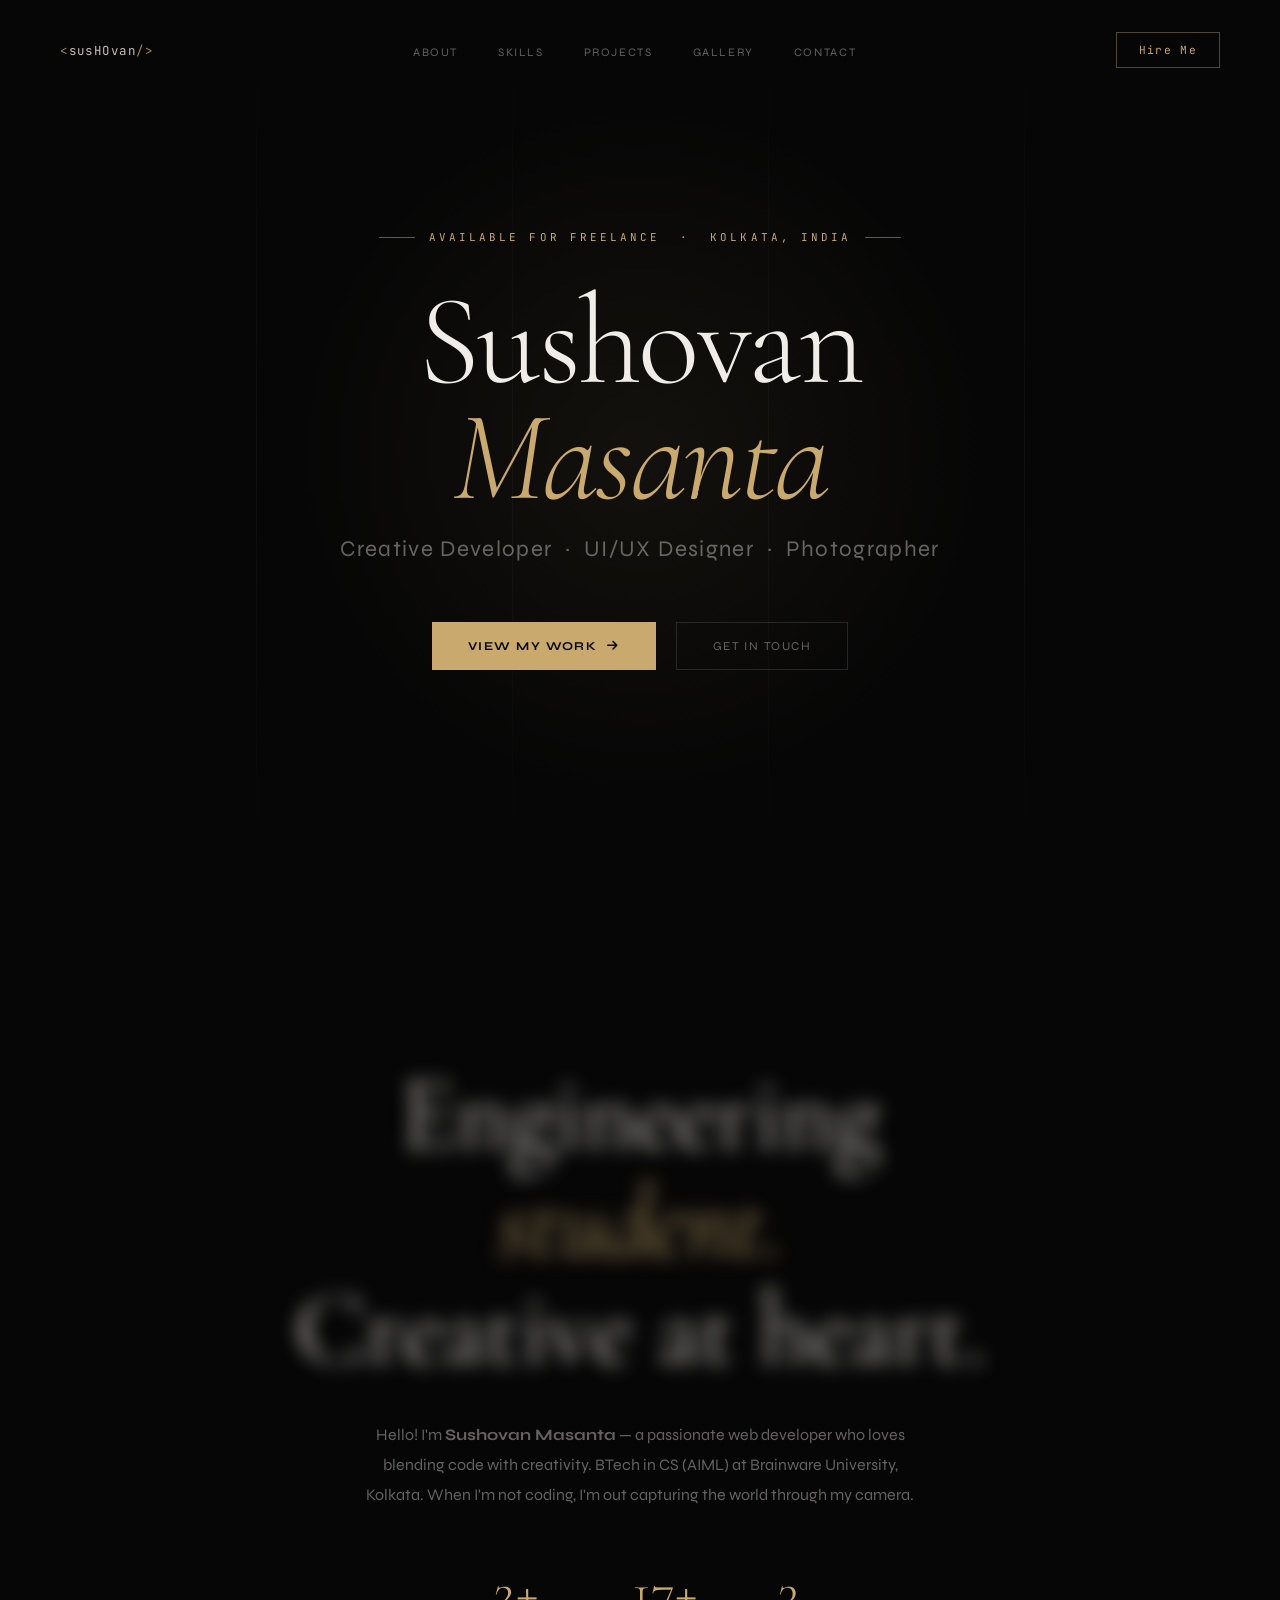
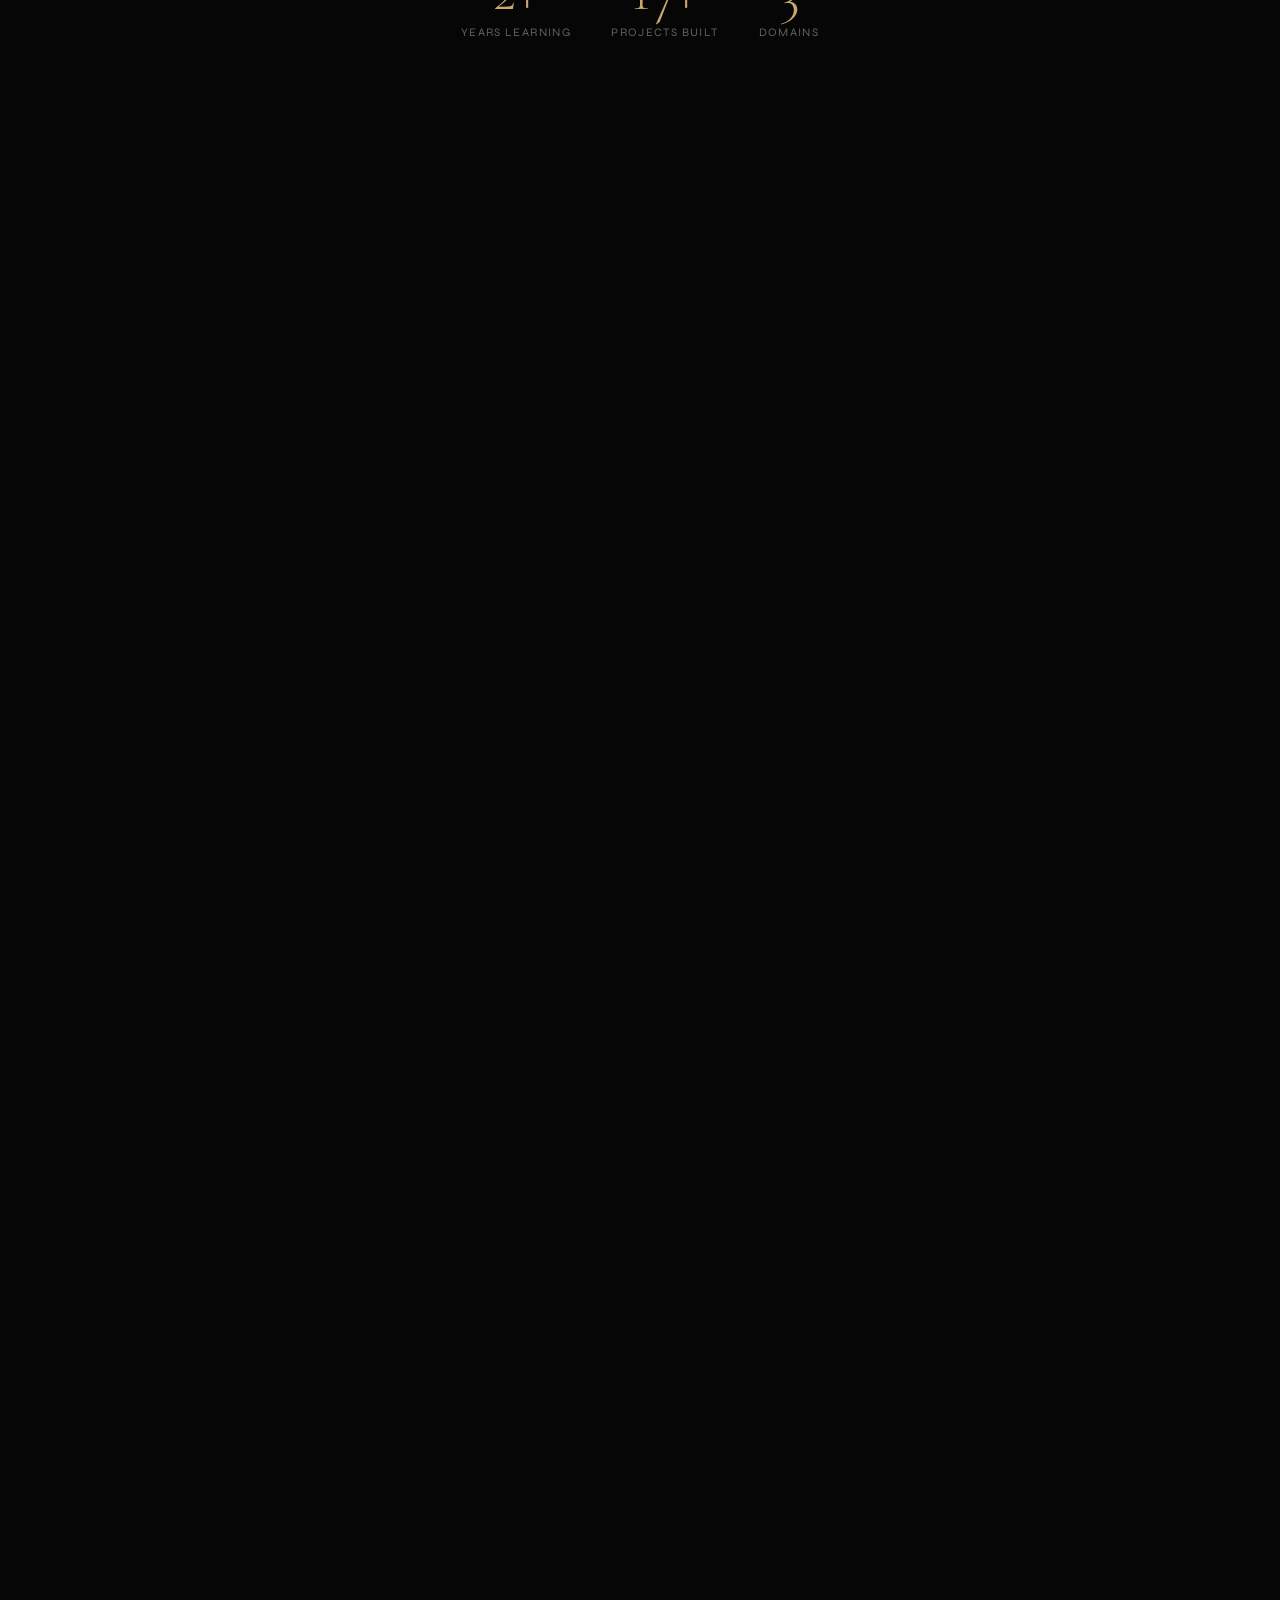
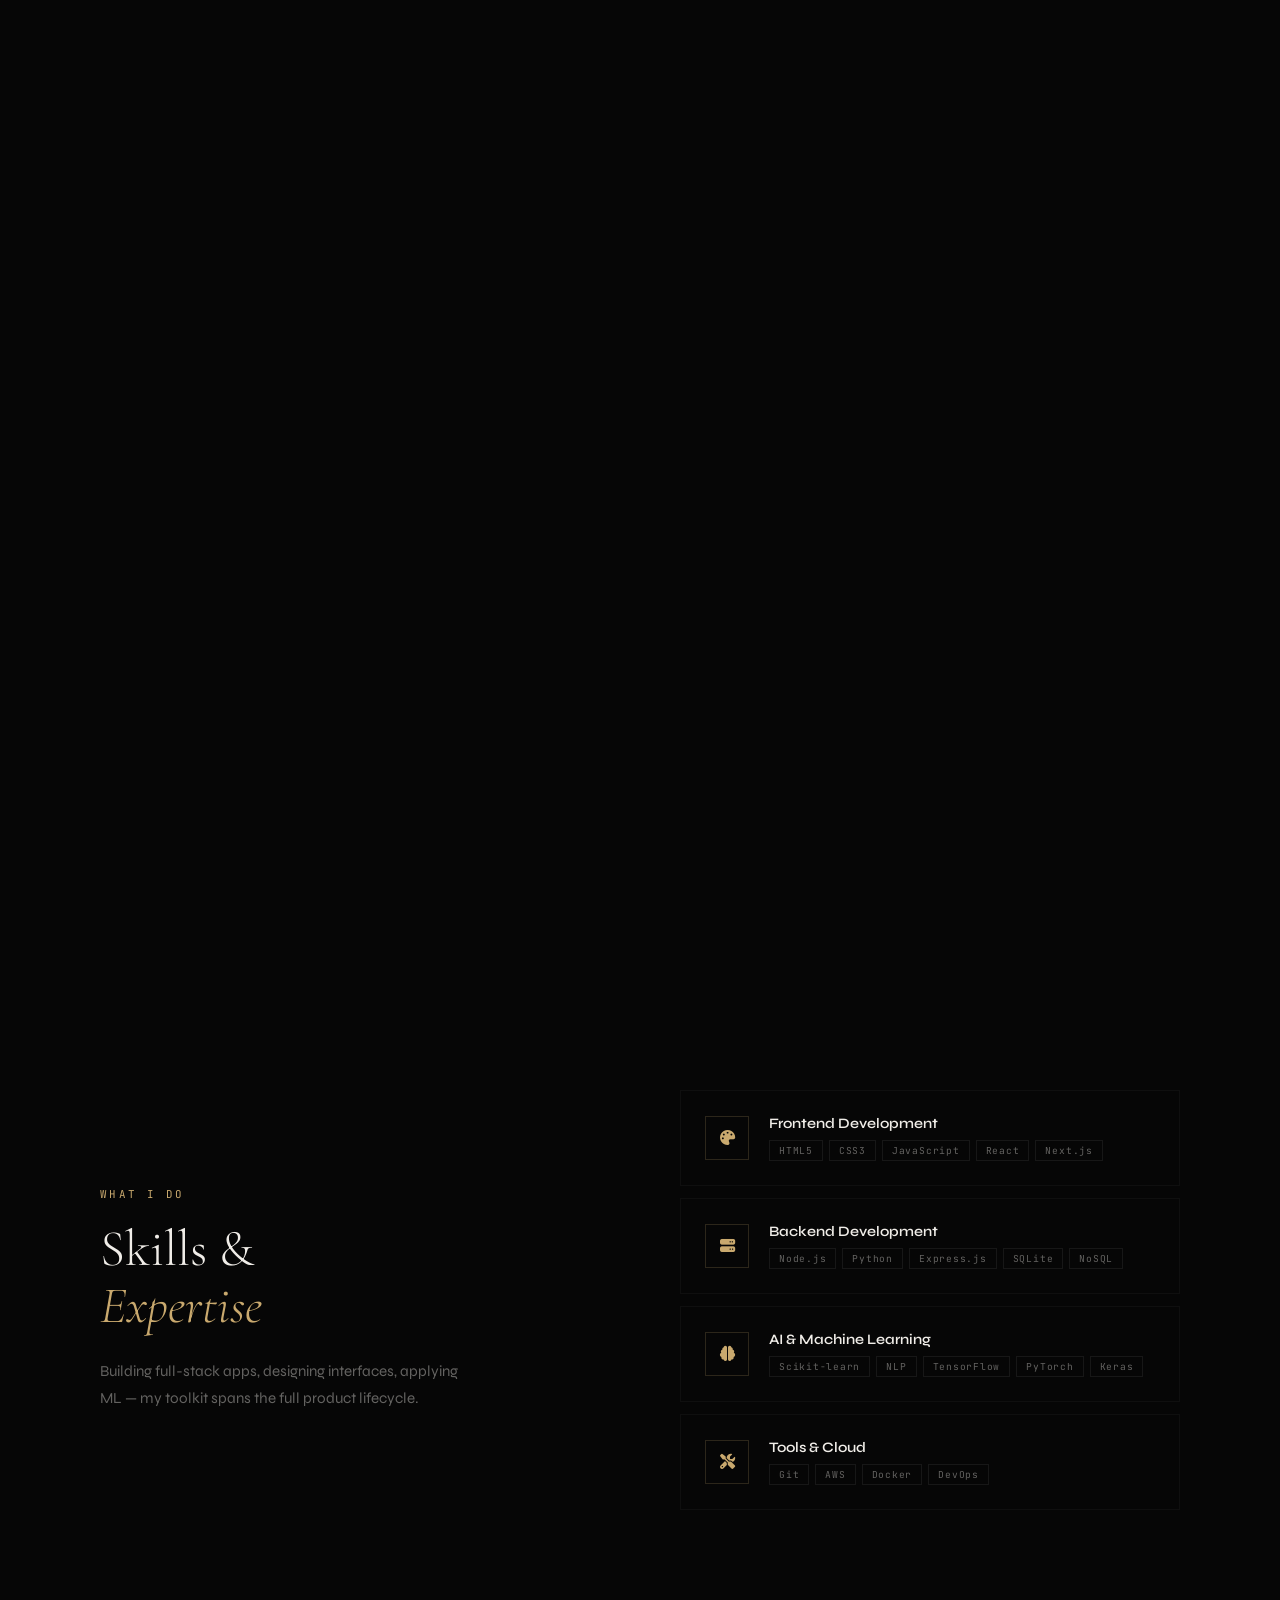
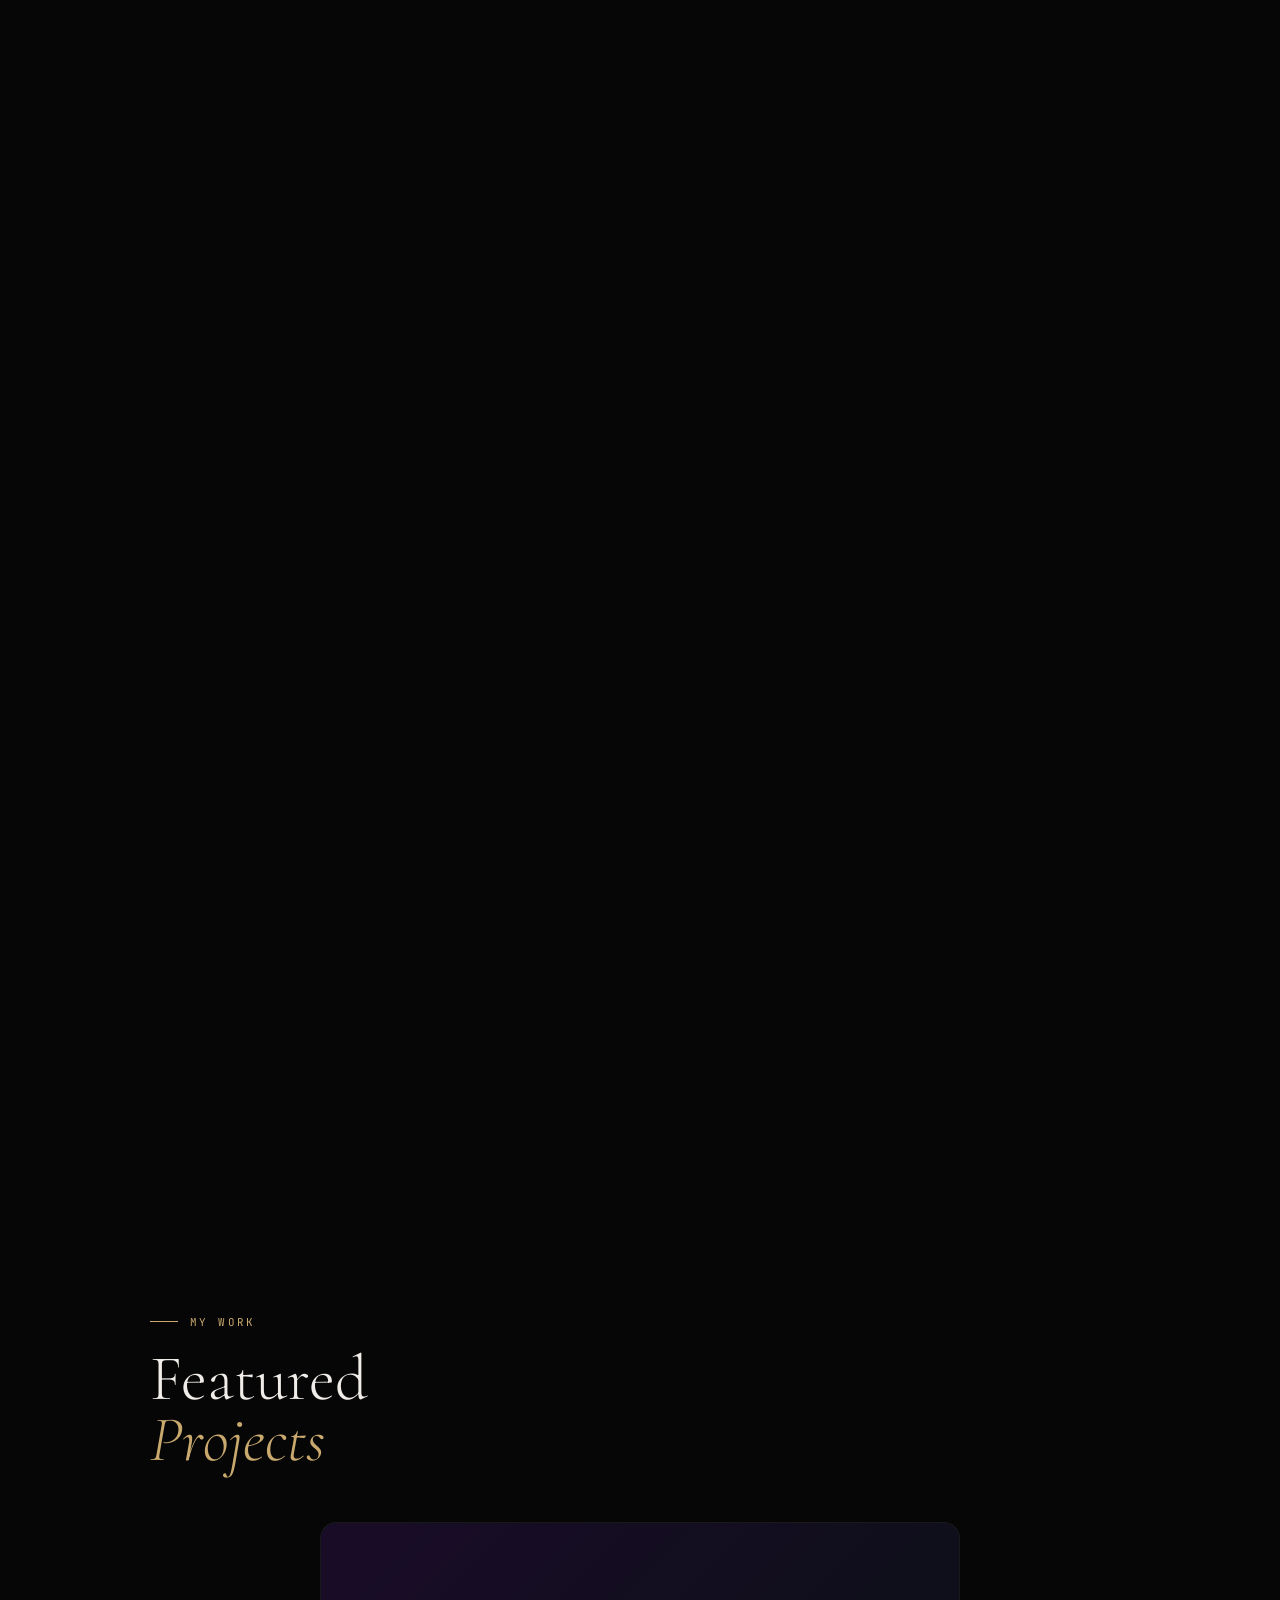
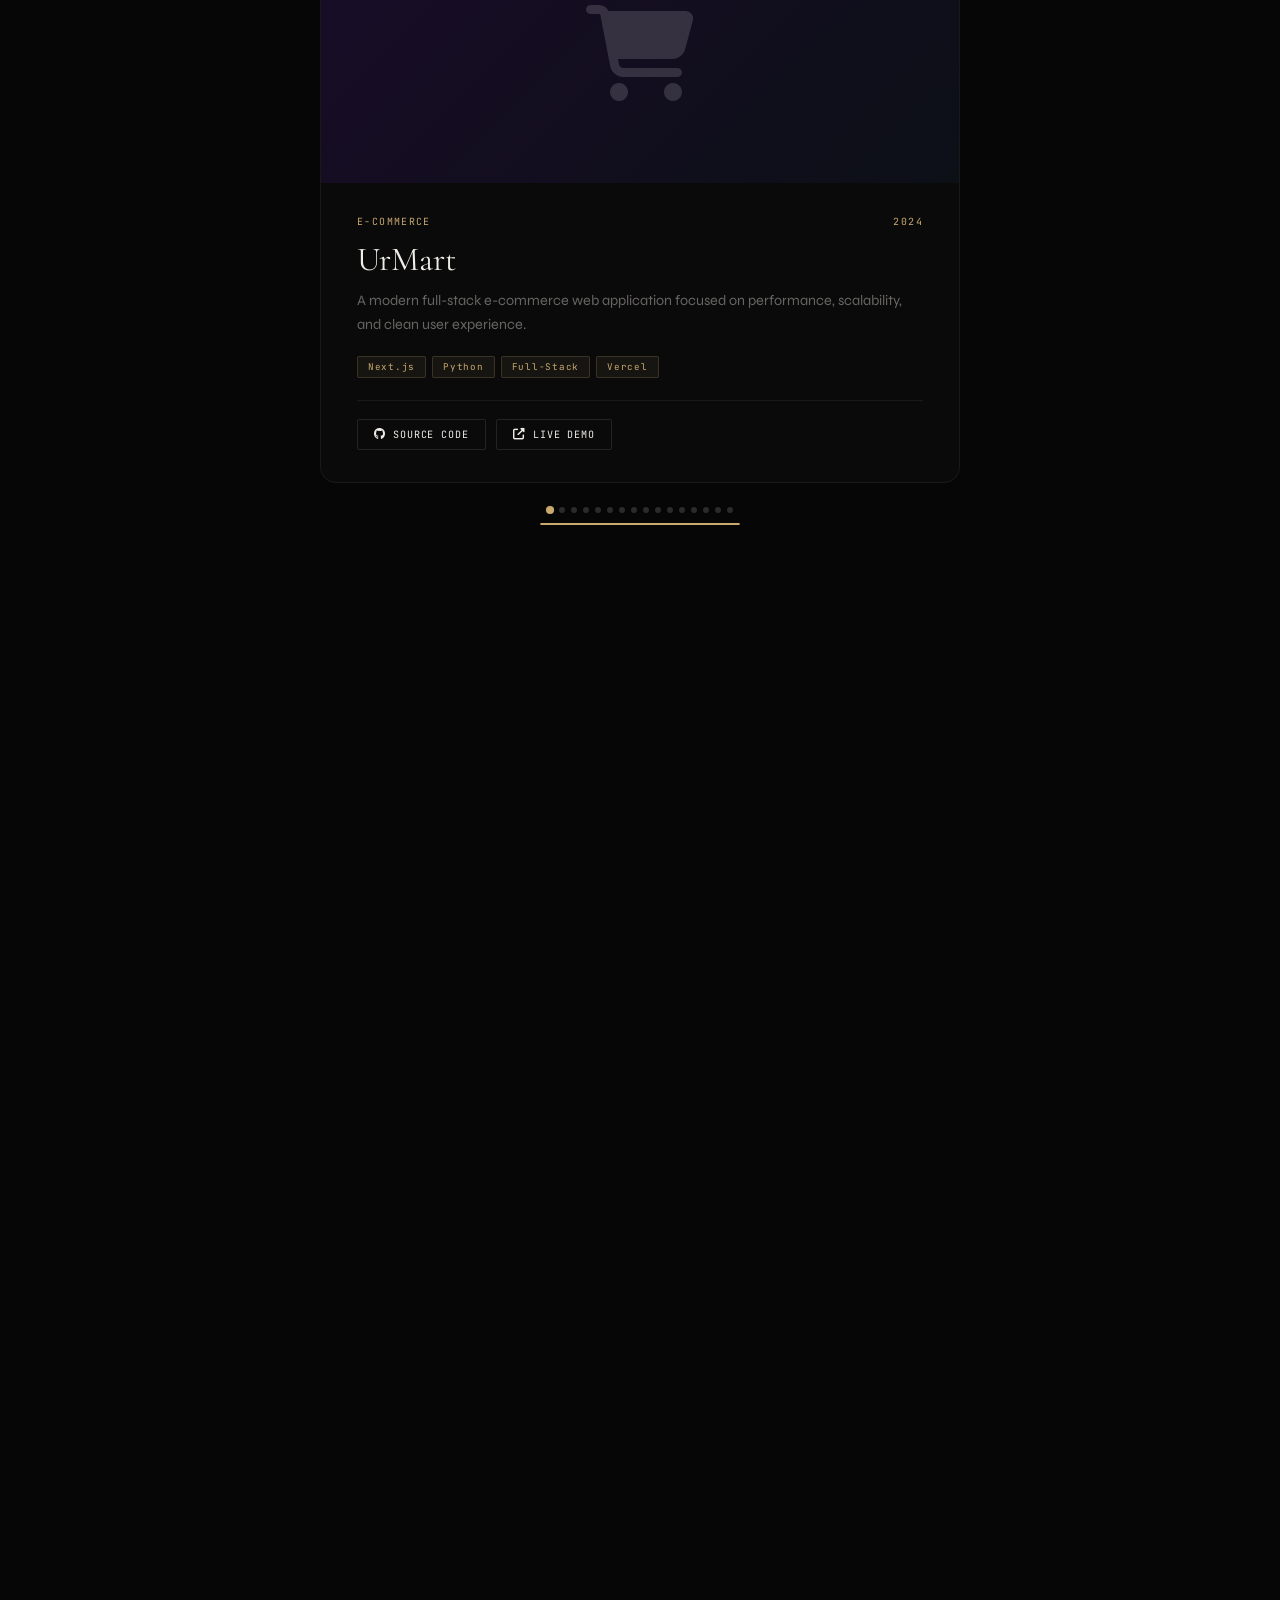
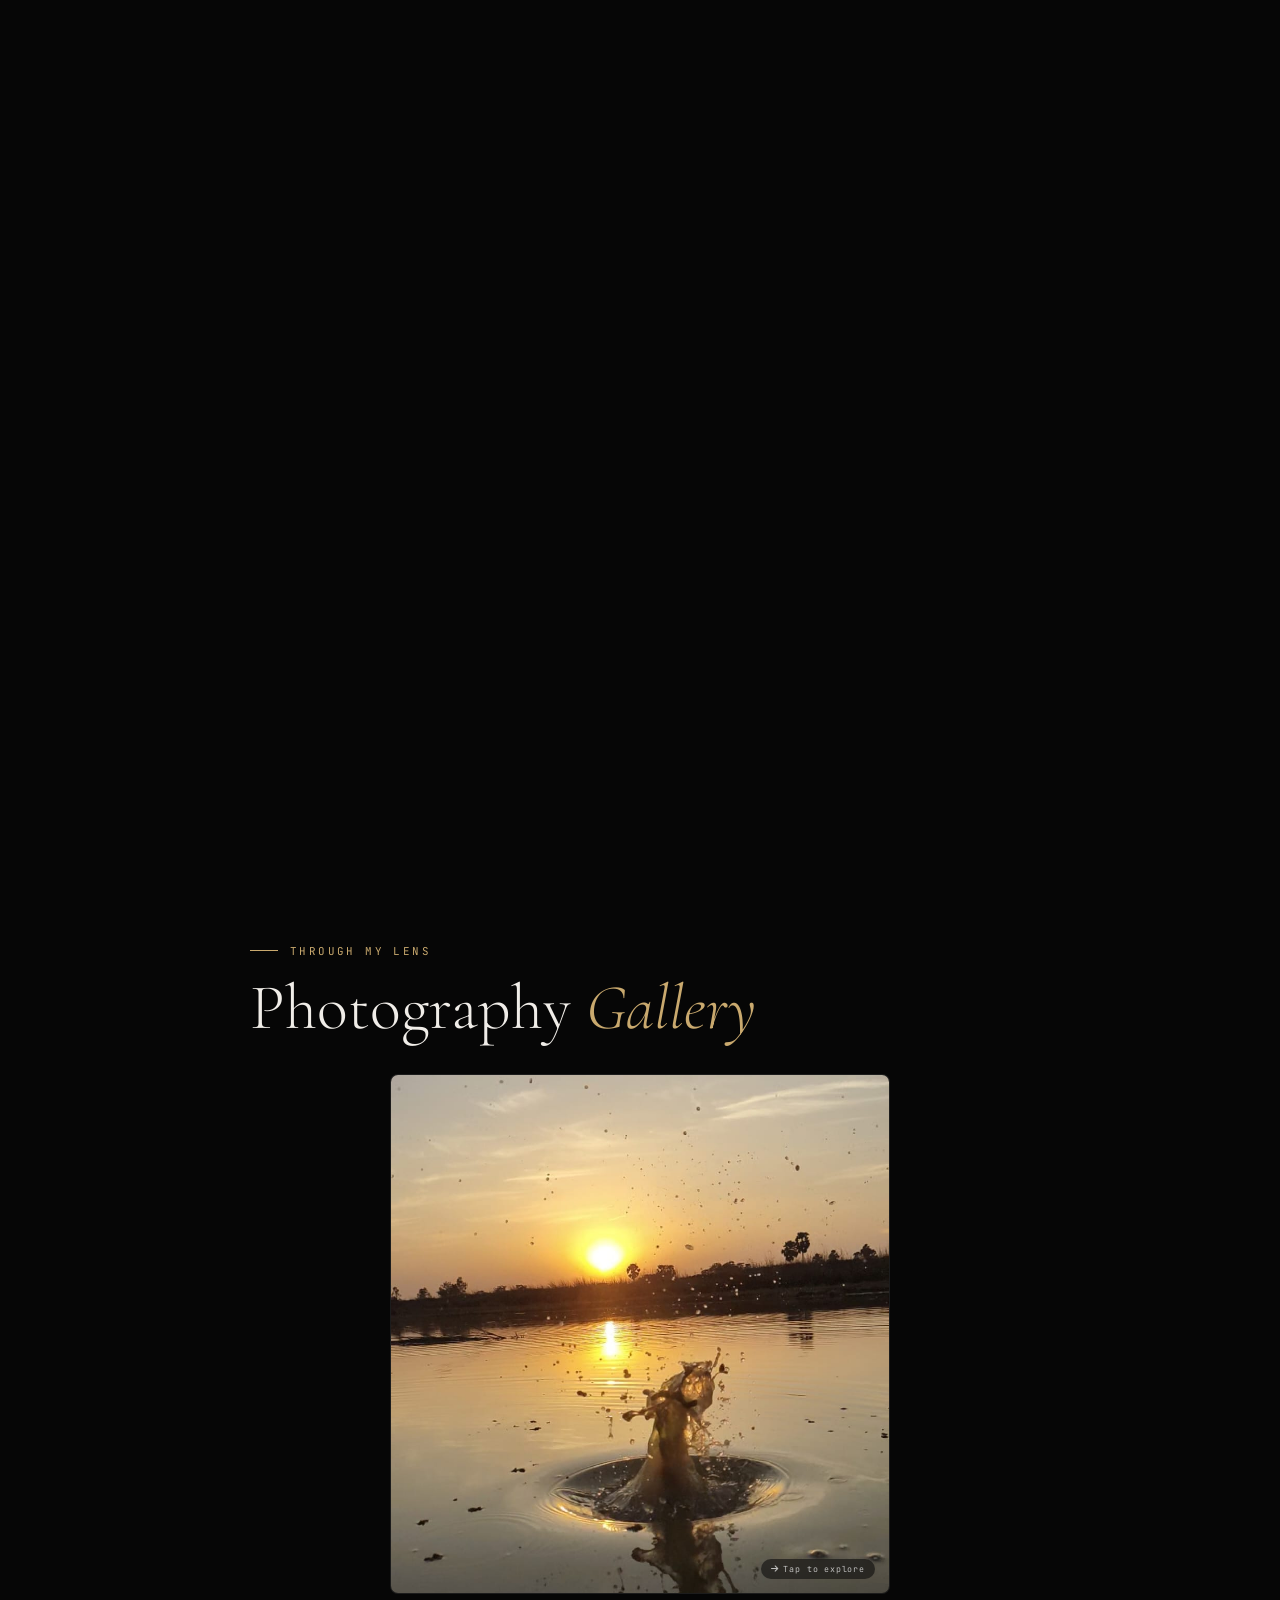
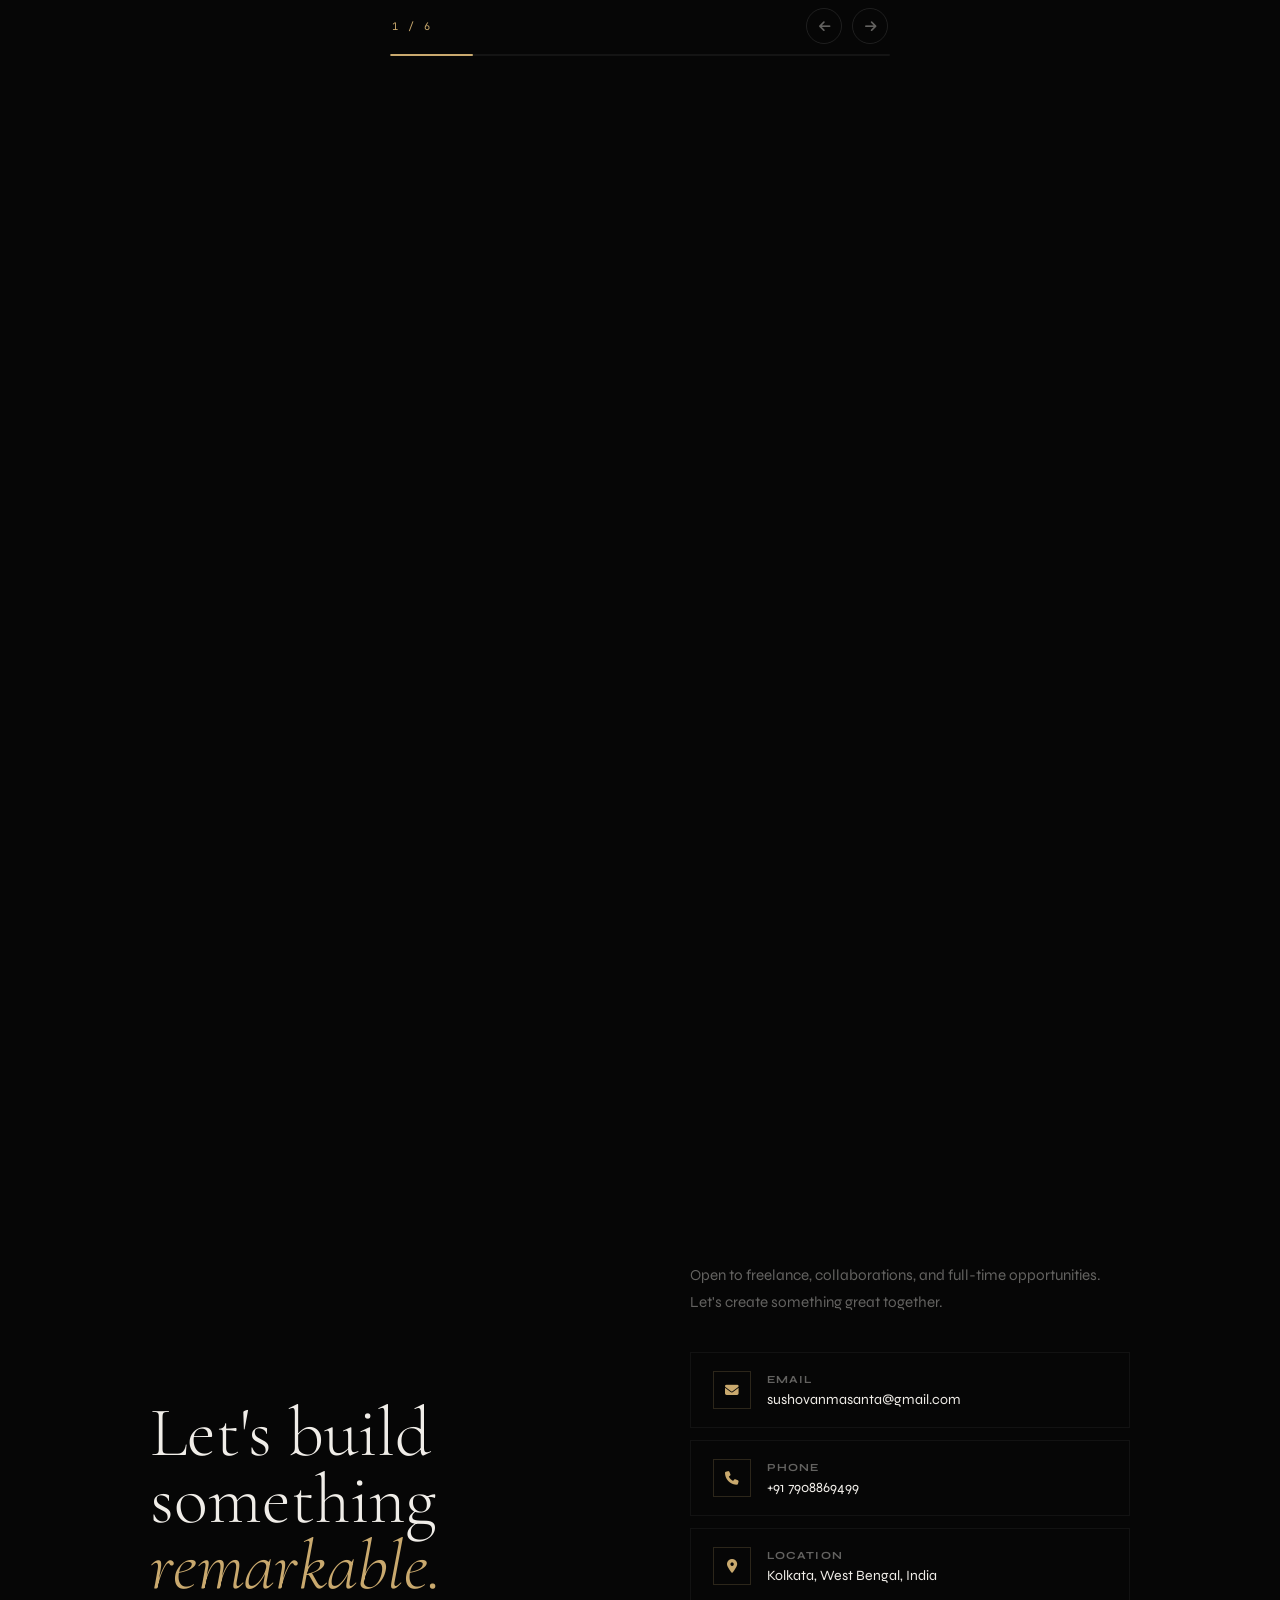
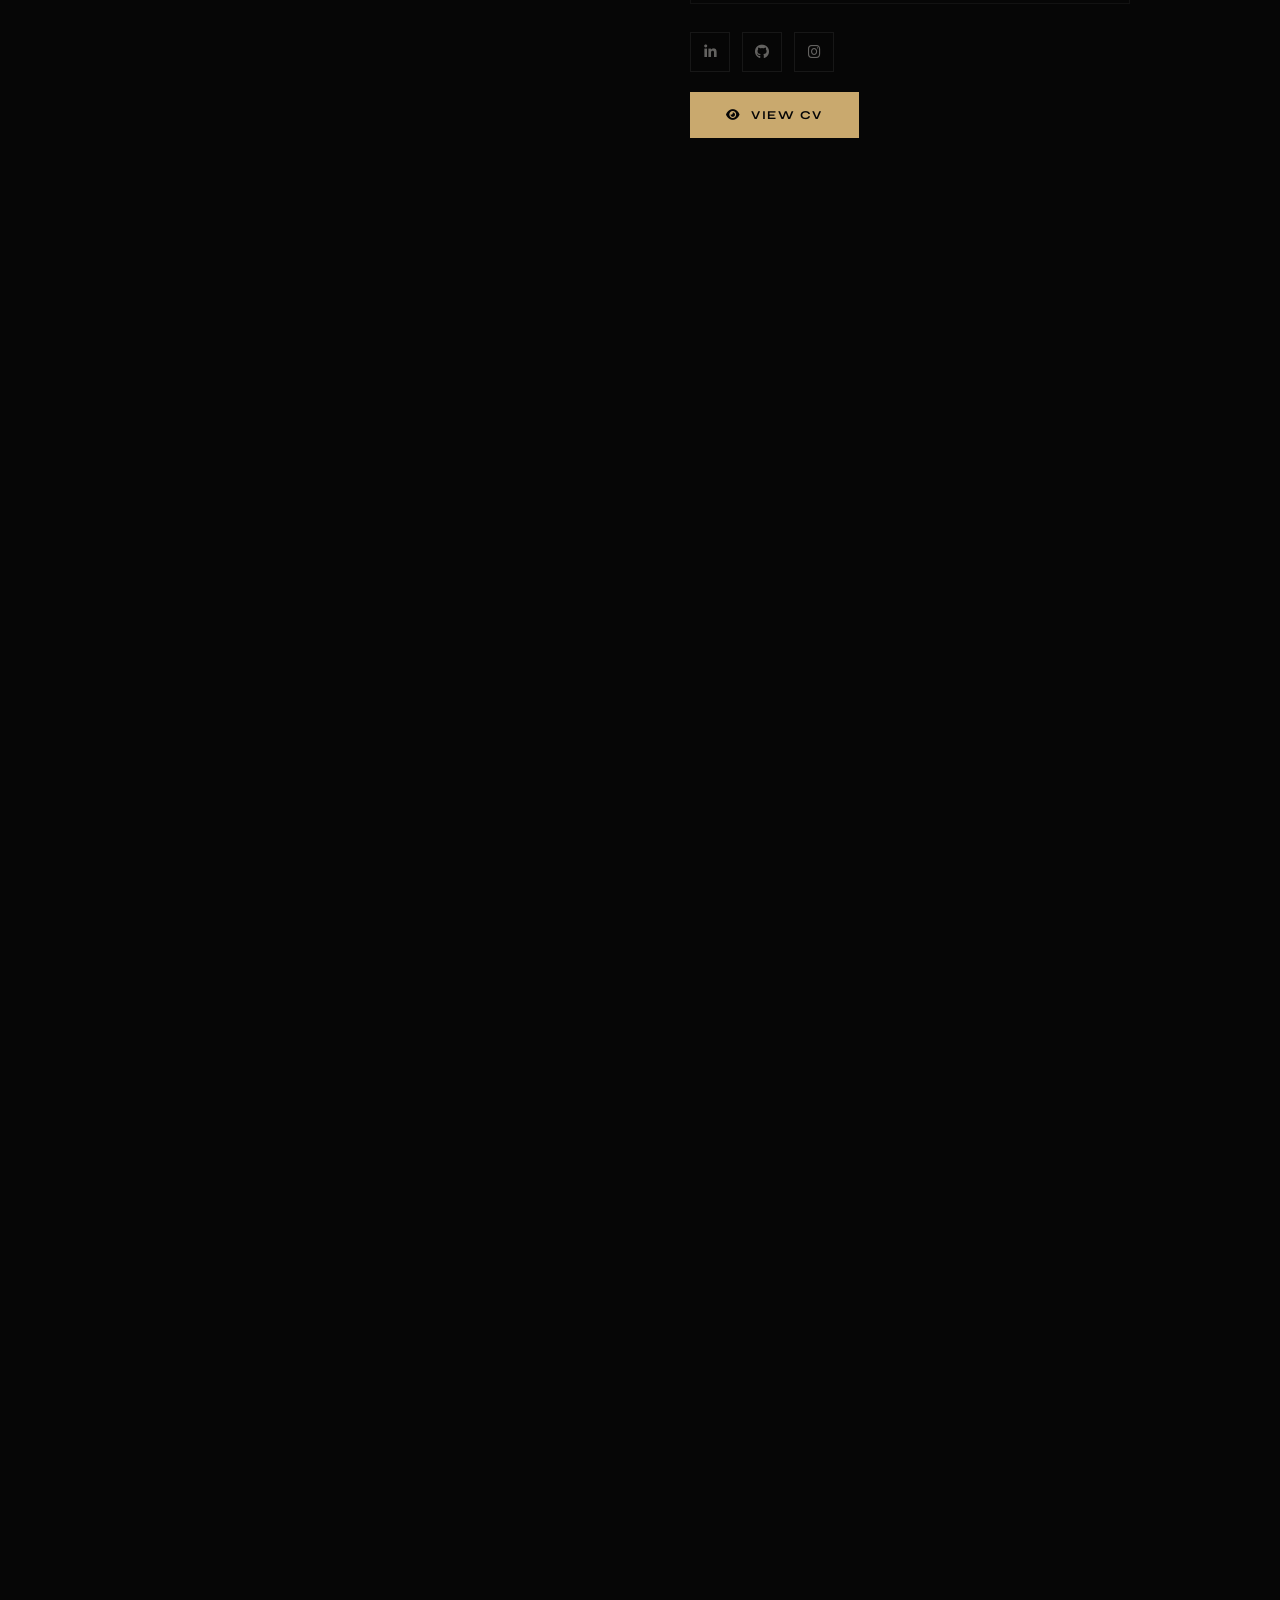
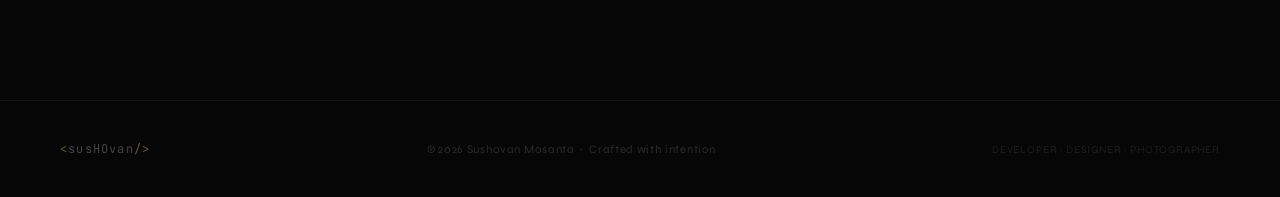
==== commit 86175e6e: "skill update in index.html" ====
--- a/index.html
+++ b/index.html
@@ -101,11 +101,11 @@
           </div>
           <div class="skill-item">
             <div class="skill-icon-wrap"><i class="fas fa-server"></i></div>
-            <div><h4>Backend Development</h4><div class="tags"><span>Node.js</span><span>Python</span><span>Express.js</span><span>SQLite</span></div></div>
+            <div><h4>Backend Development</h4><div class="tags"><span>Node.js</span><span>Python</span><span>Express.js</span><span>SQLite</span><span>NoSQL</span></div></div>
           </div>
           <div class="skill-item">
             <div class="skill-icon-wrap"><i class="fas fa-brain"></i></div>
-            <div><h4>AI &amp; Machine Learning</h4><div class="tags"><span>Scikit-learn</span><span>NLP</span><span>TensorFlow</span><span>Gemini API</span></div></div>
+            <div><h4>AI &amp; Machine Learning</h4><div class="tags"><span>Scikit-learn</span><span>NLP</span><span>TensorFlow</span><span>PyTorch</span><span>Keras</span></div></div>
           </div>
           <div class="skill-item">
             <div class="skill-icon-wrap"><i class="fas fa-tools"></i></div>
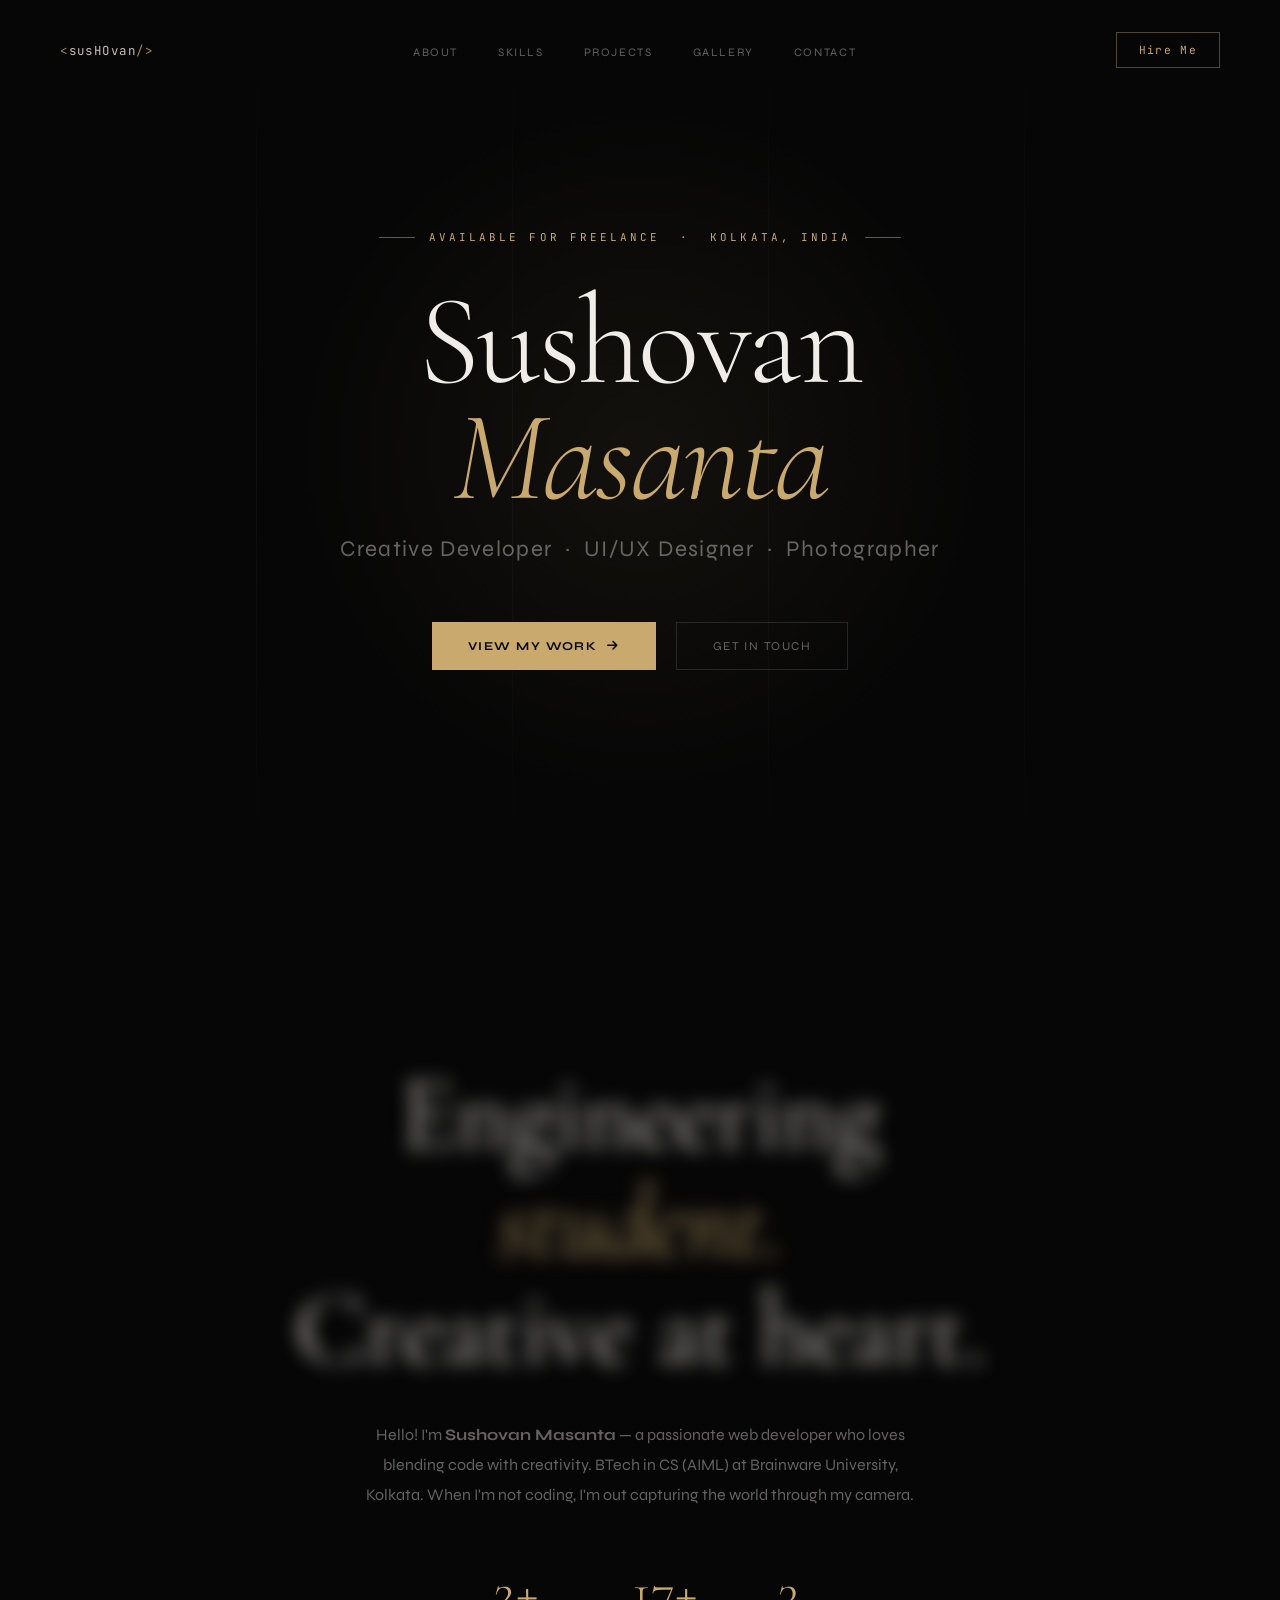
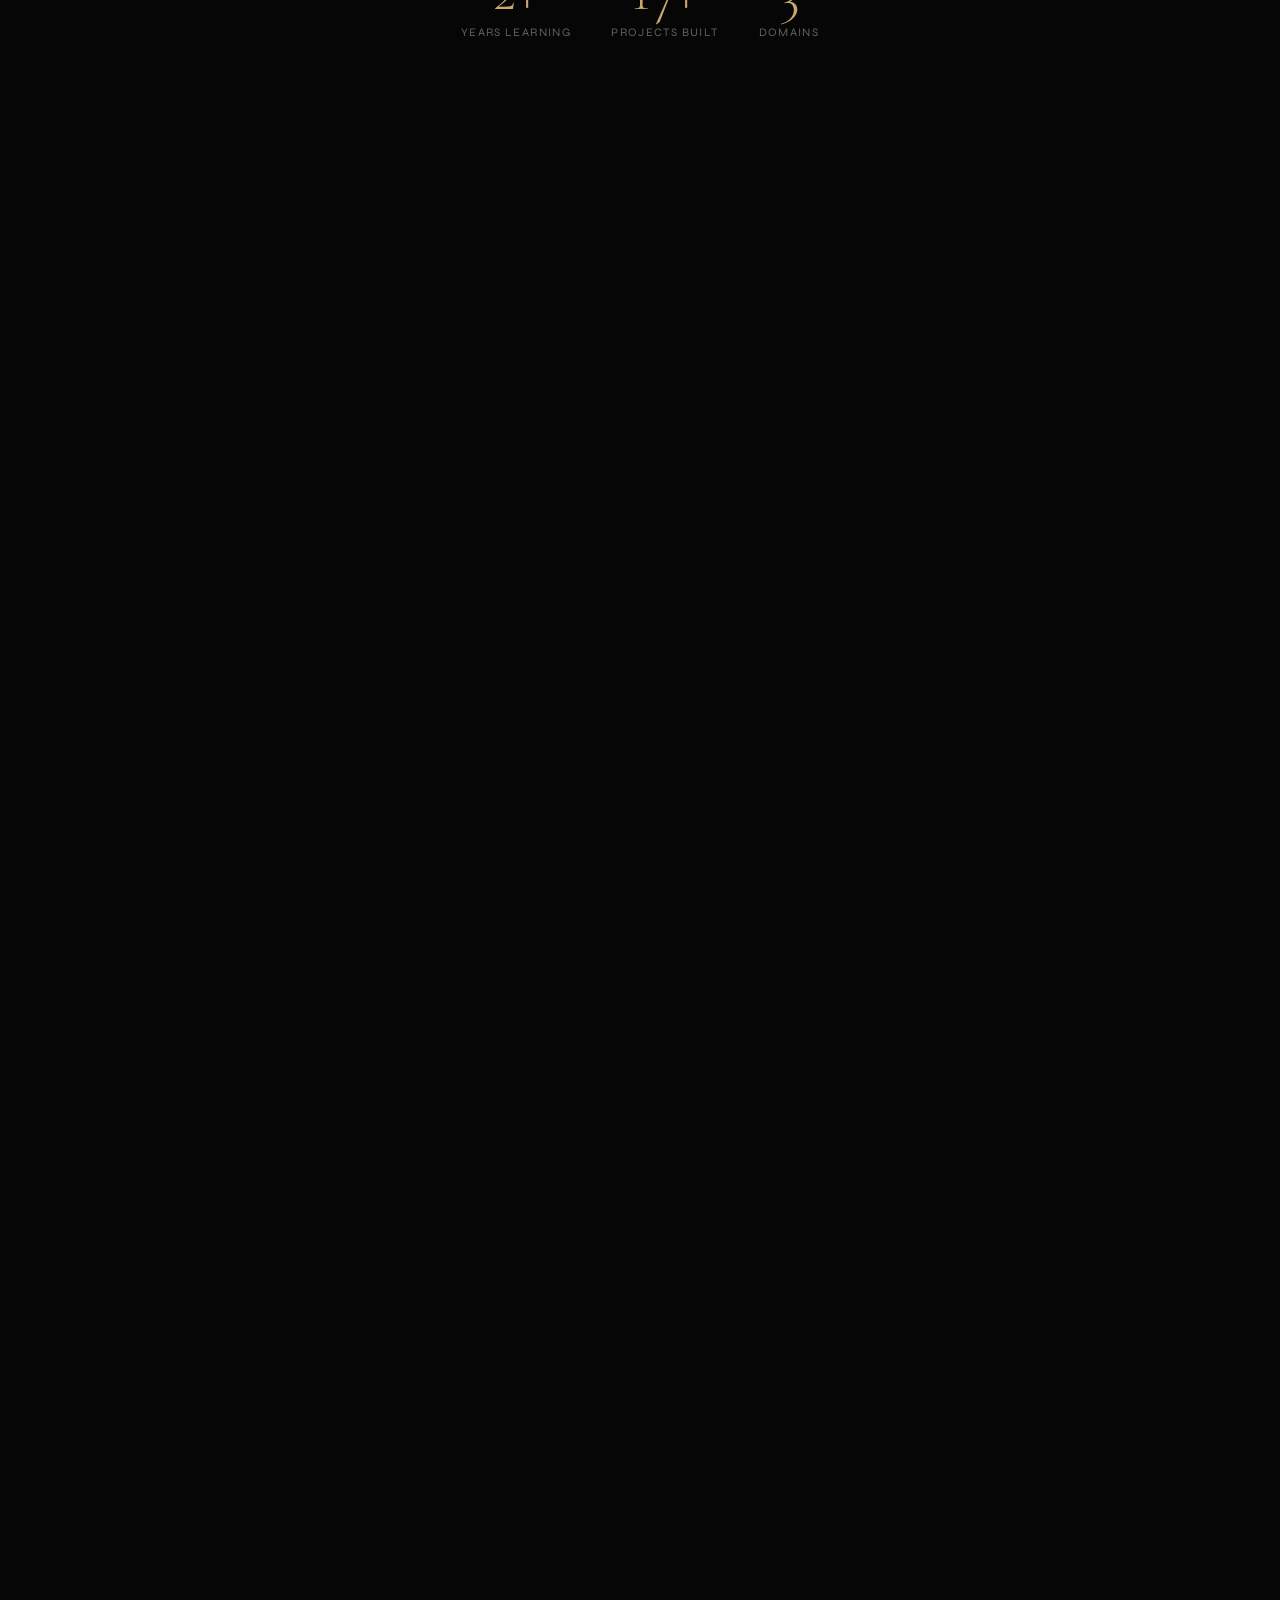
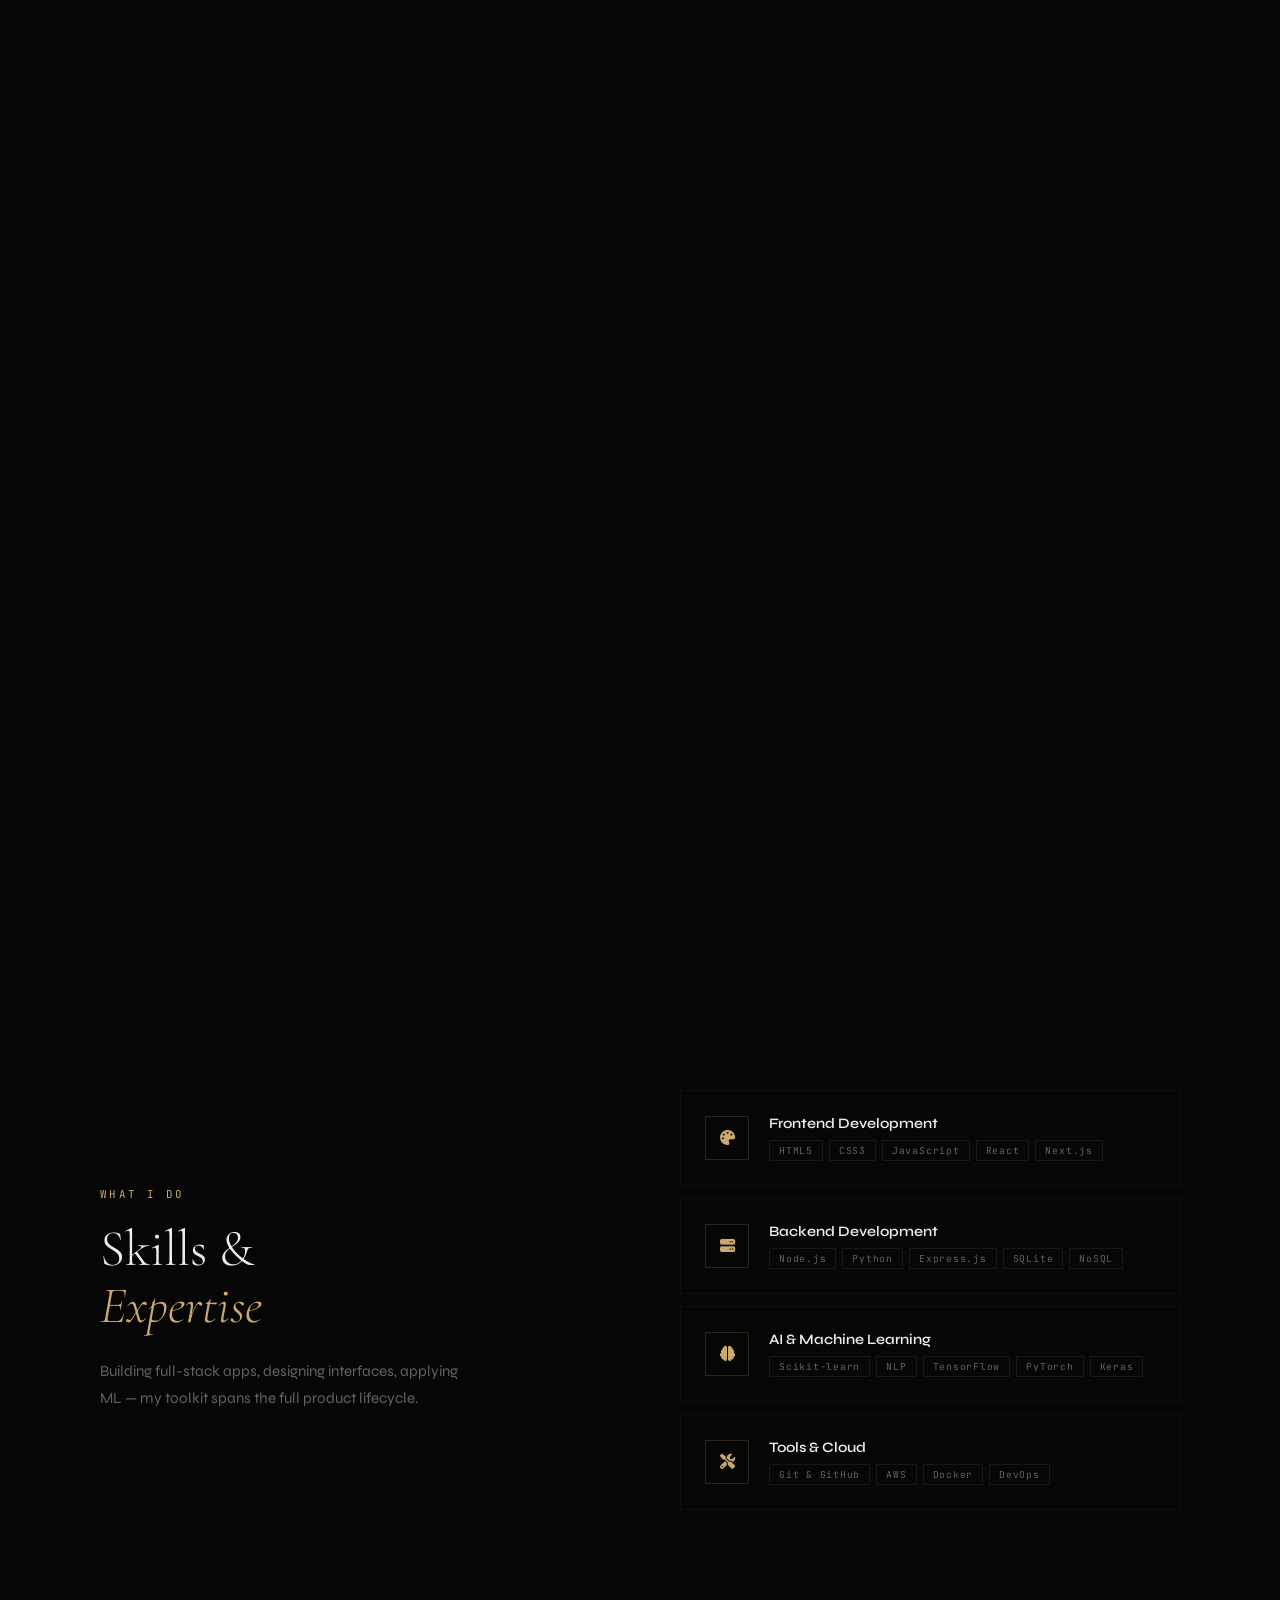
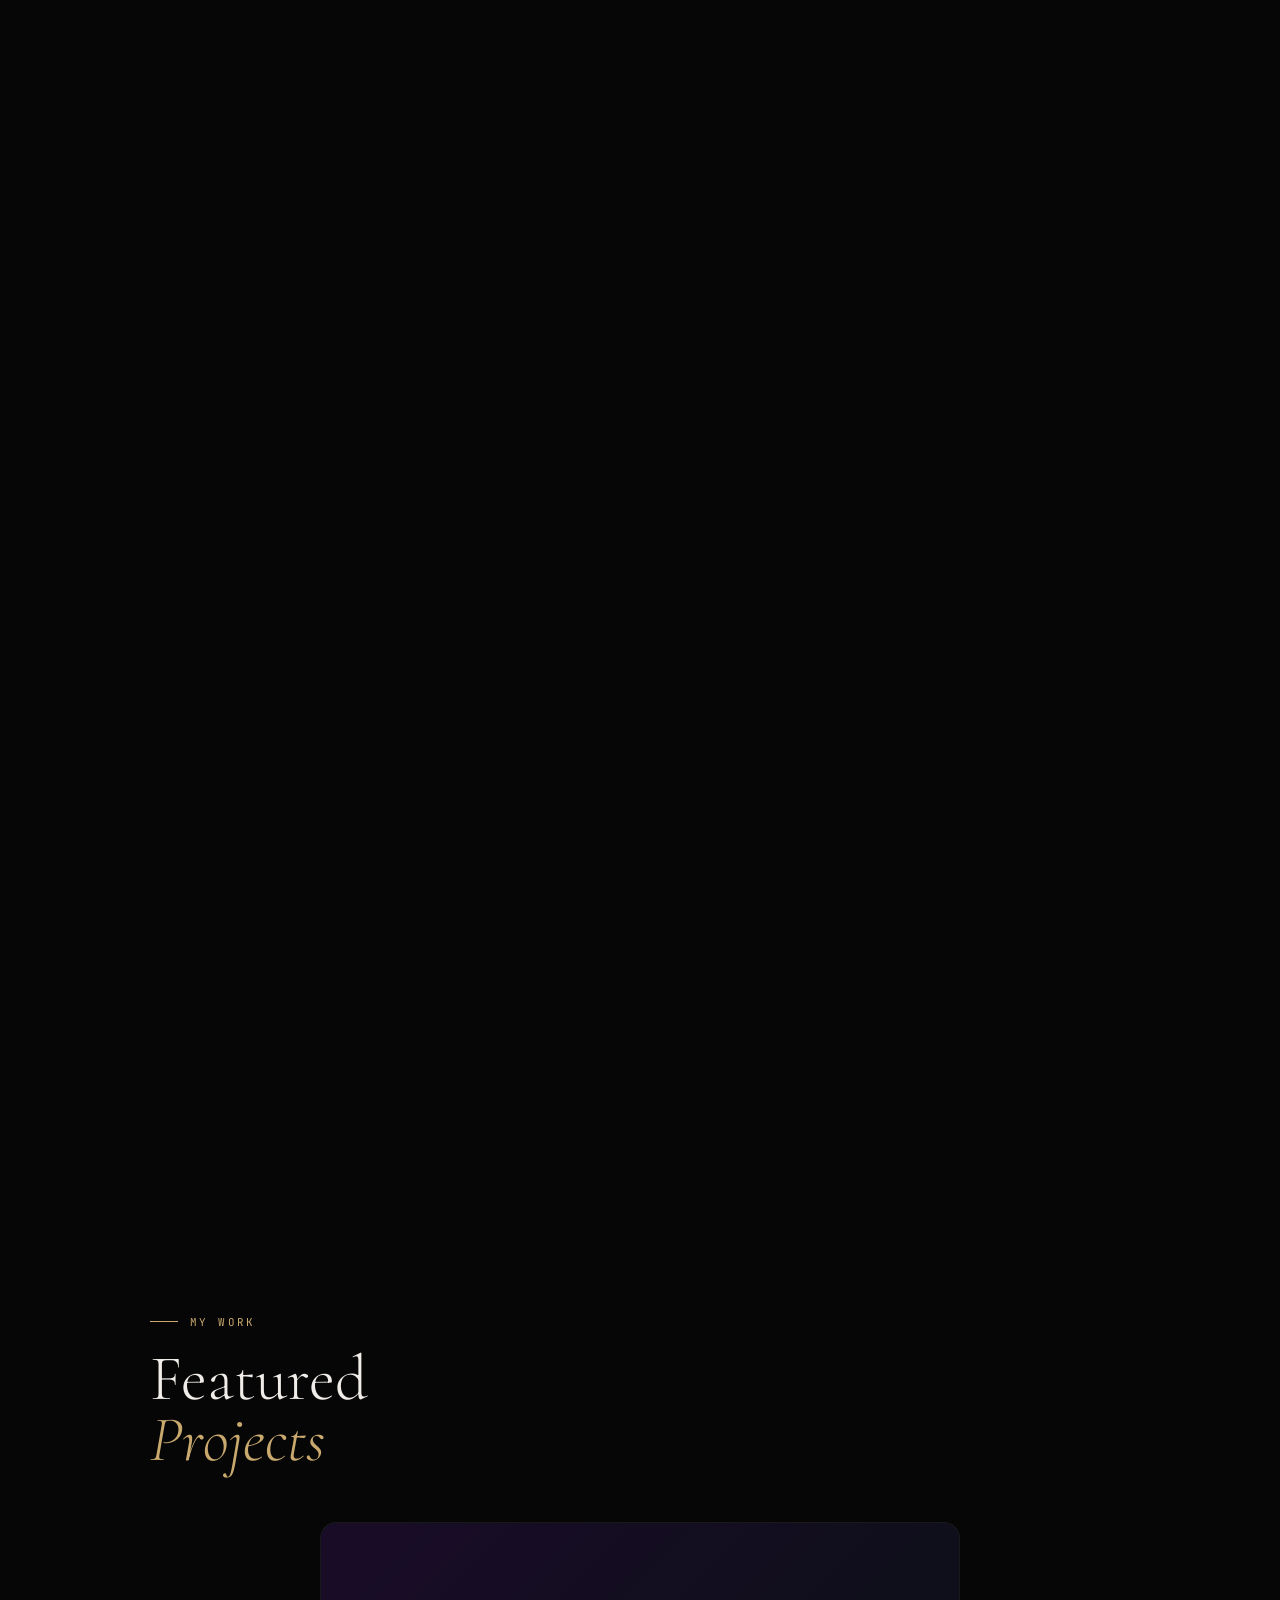
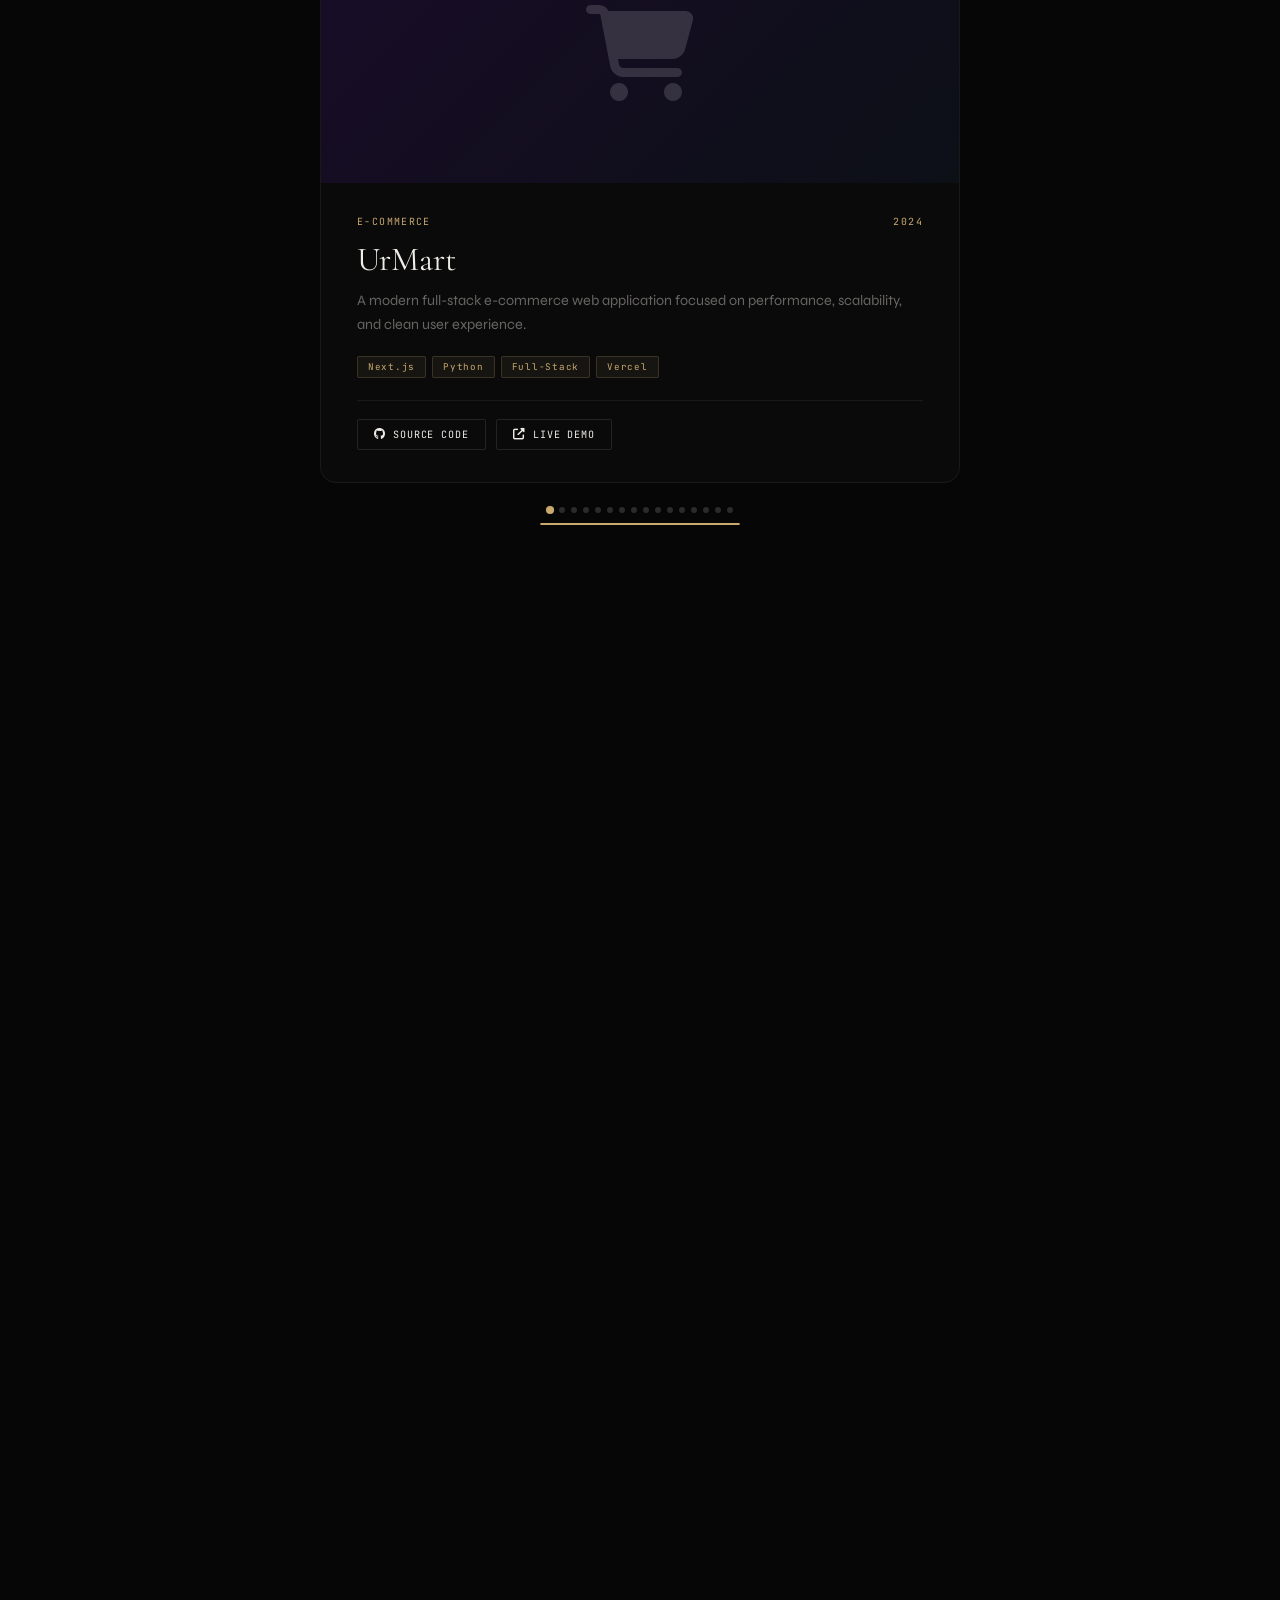
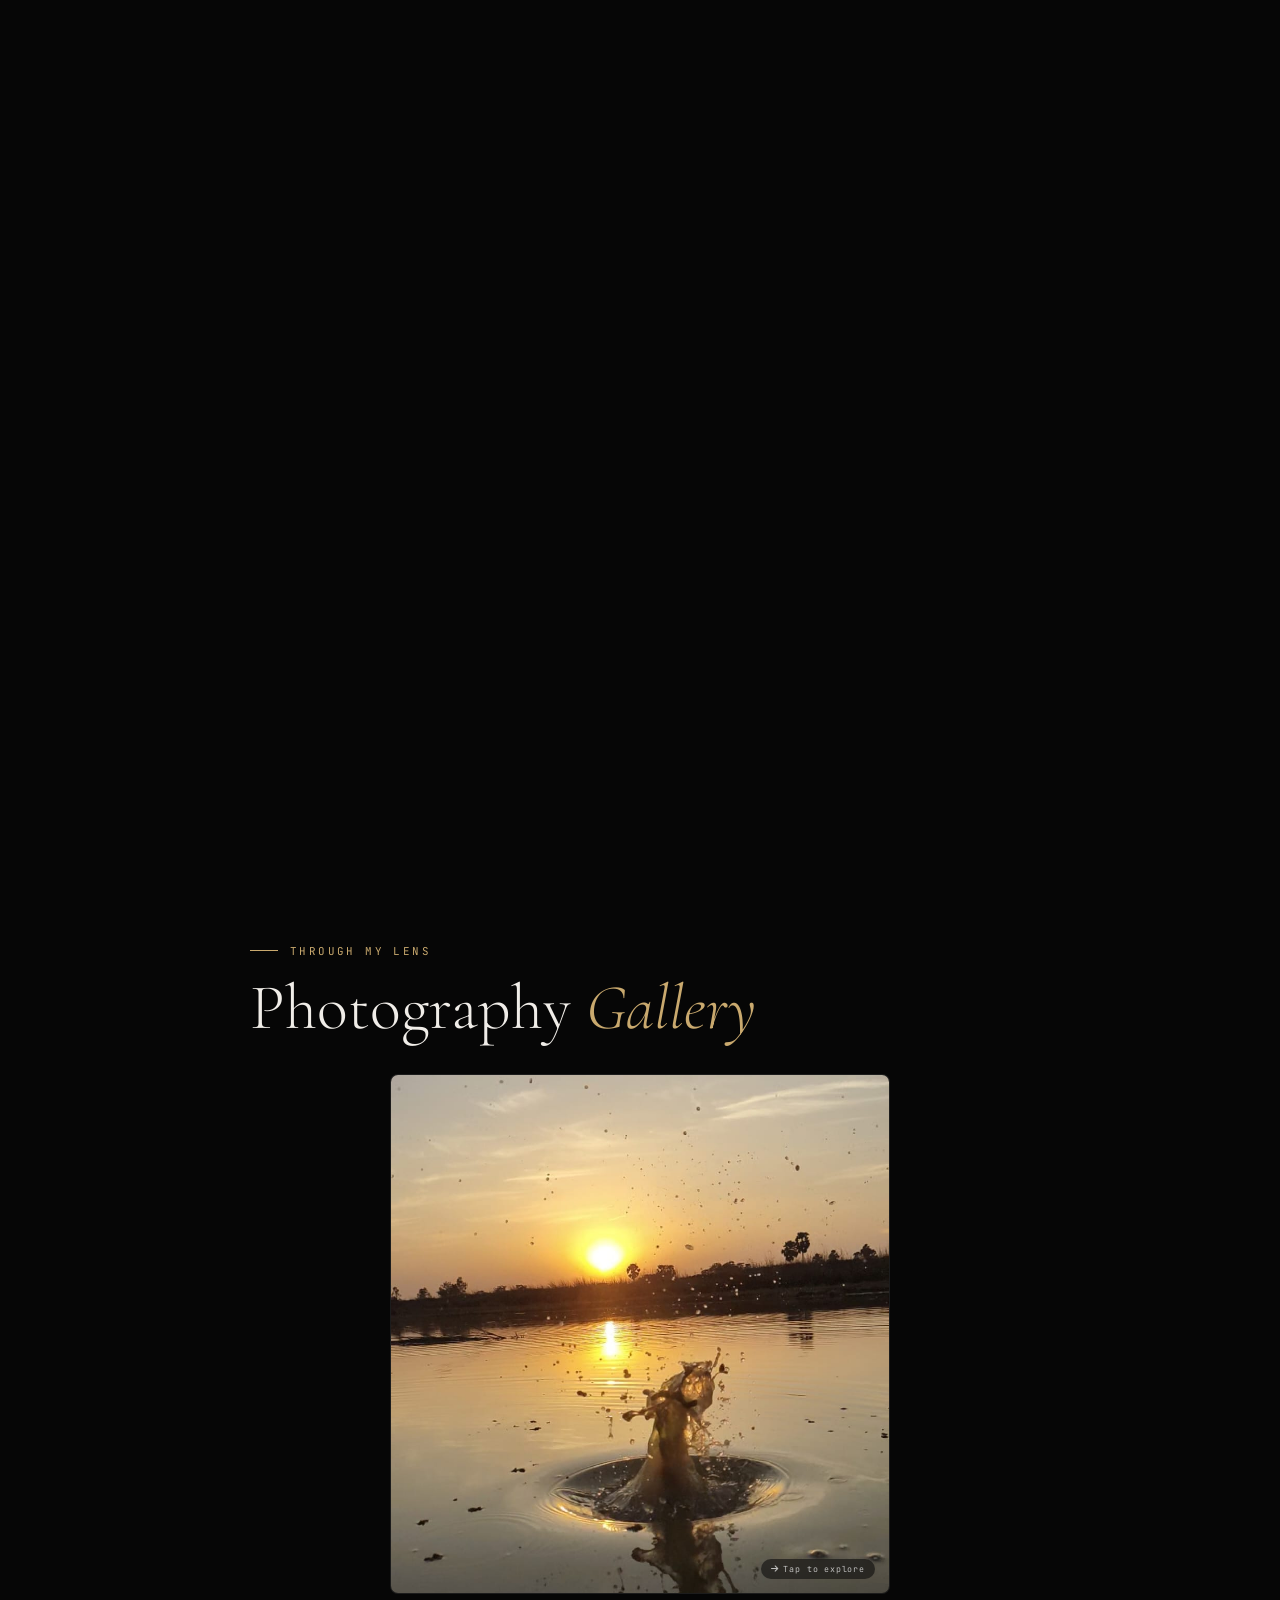
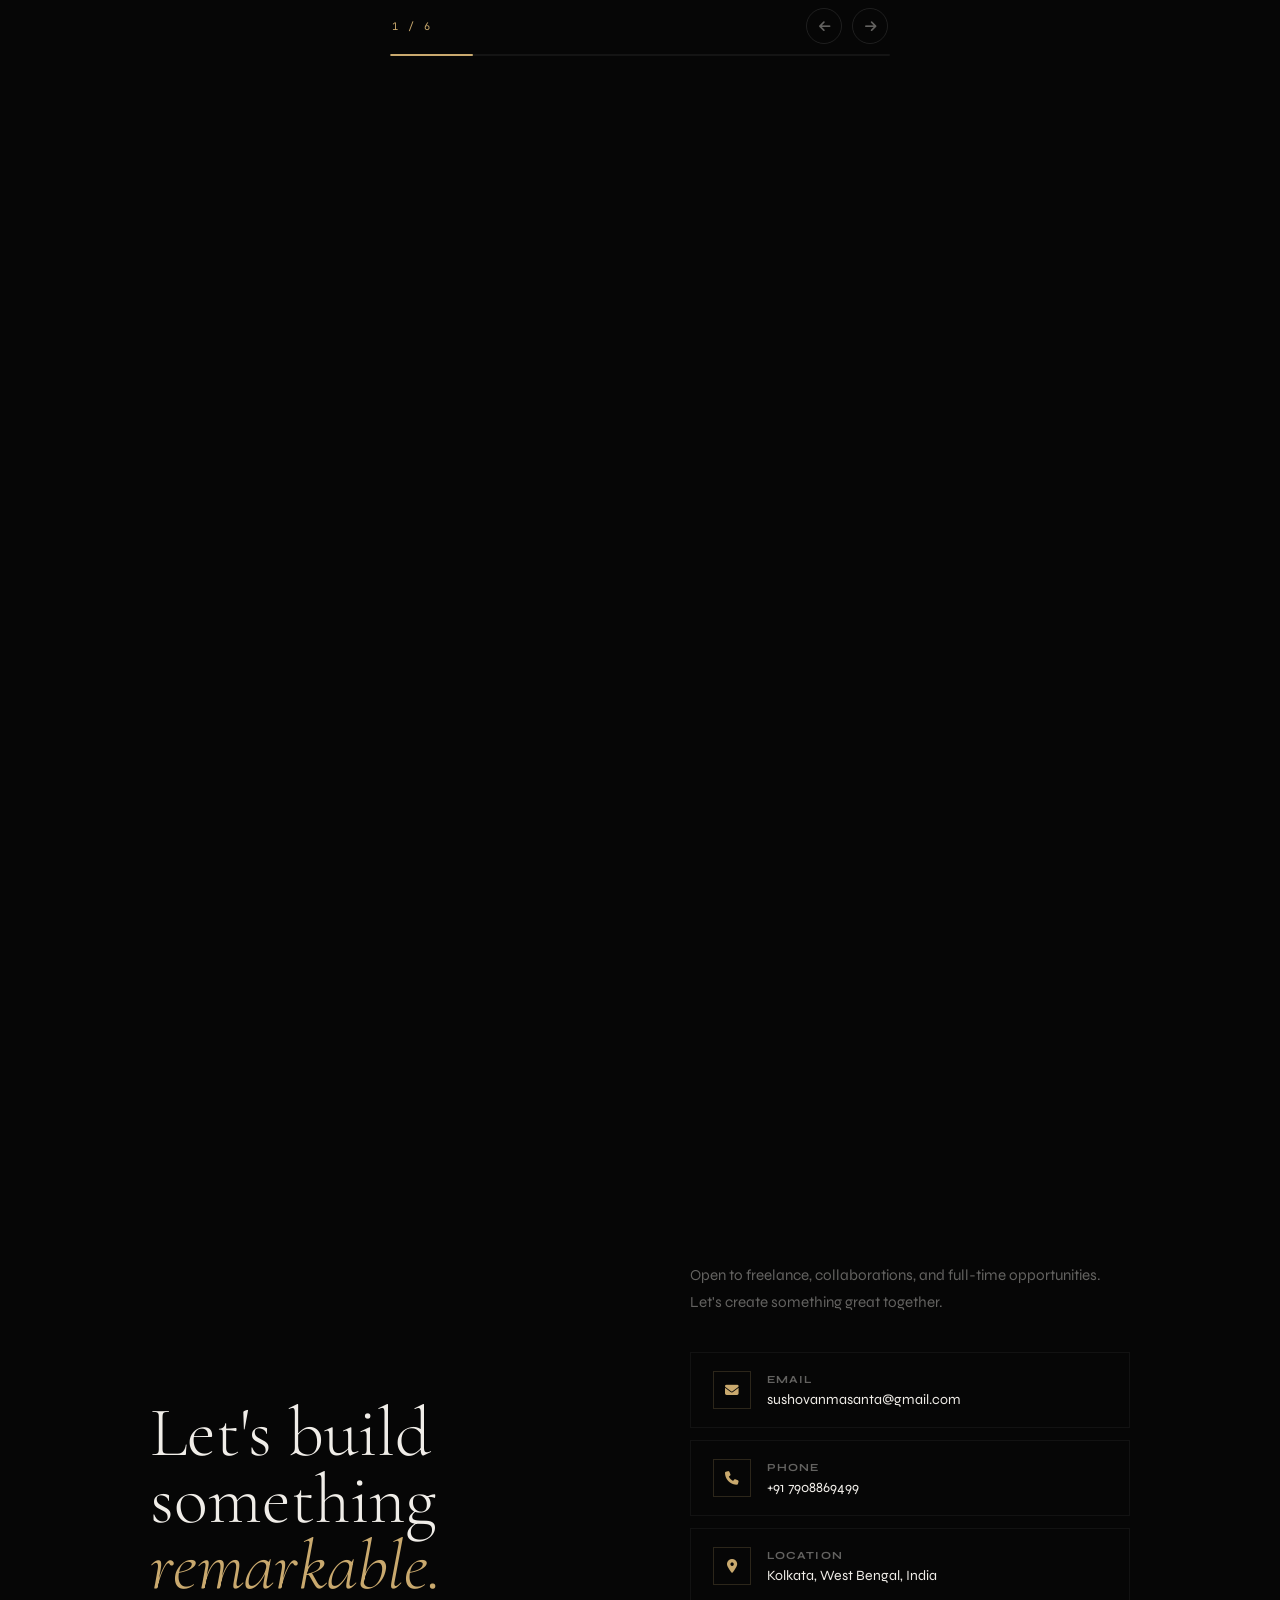
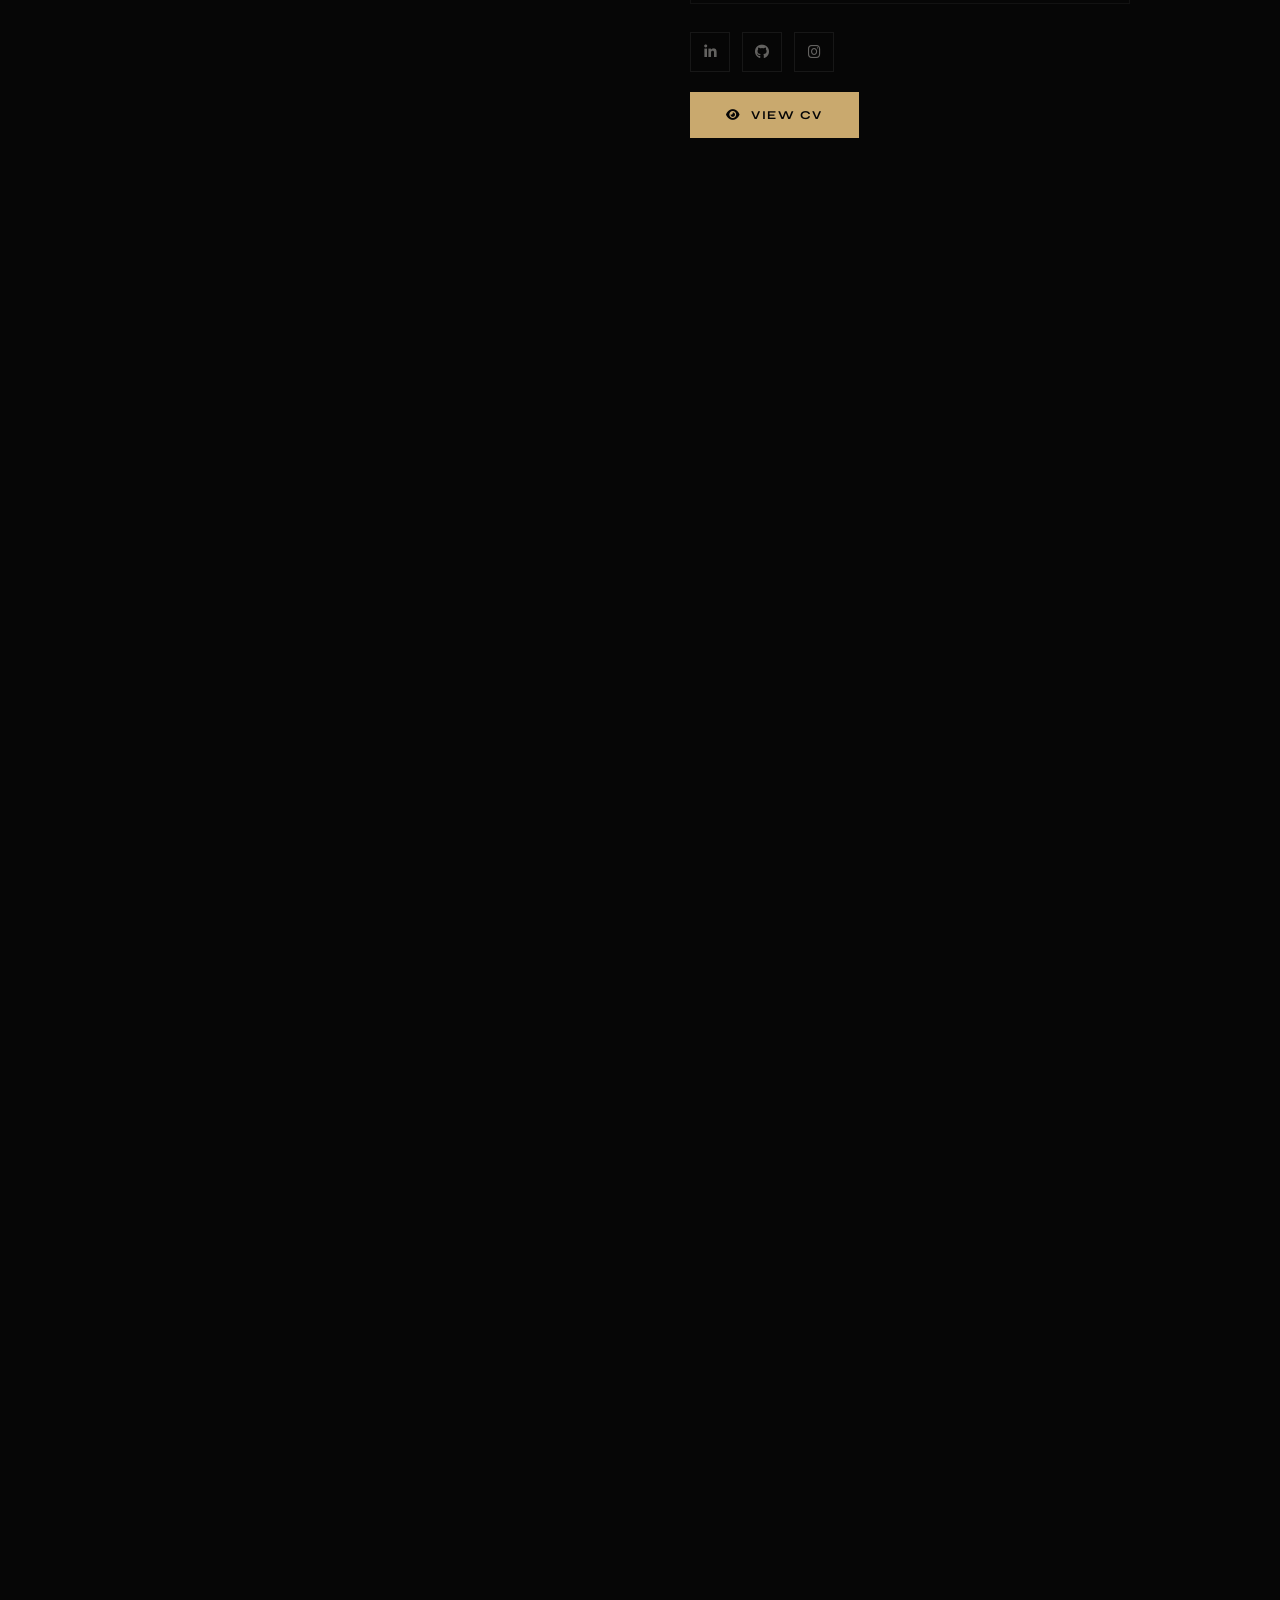
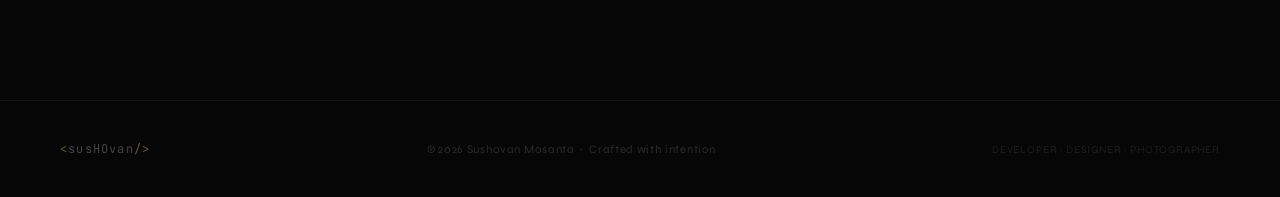
==== commit 3bc3d0f3: "Update Tools" ====
--- a/index.html
+++ b/index.html
@@ -109,7 +109,7 @@
           </div>
           <div class="skill-item">
             <div class="skill-icon-wrap"><i class="fas fa-tools"></i></div>
-            <div><h4>Tools &amp; Cloud</h4><div class="tags"><span>Git</span><span>AWS</span><span>Docker</span><span>DevOps</span></div></div>
+            <div><h4>Tools &amp; Cloud</h4><div class="tags"><span>Git & GitHub</span><span>AWS</span><span>Docker</span><span>DevOps</span></div></div>
           </div>
         </div>
       </div>
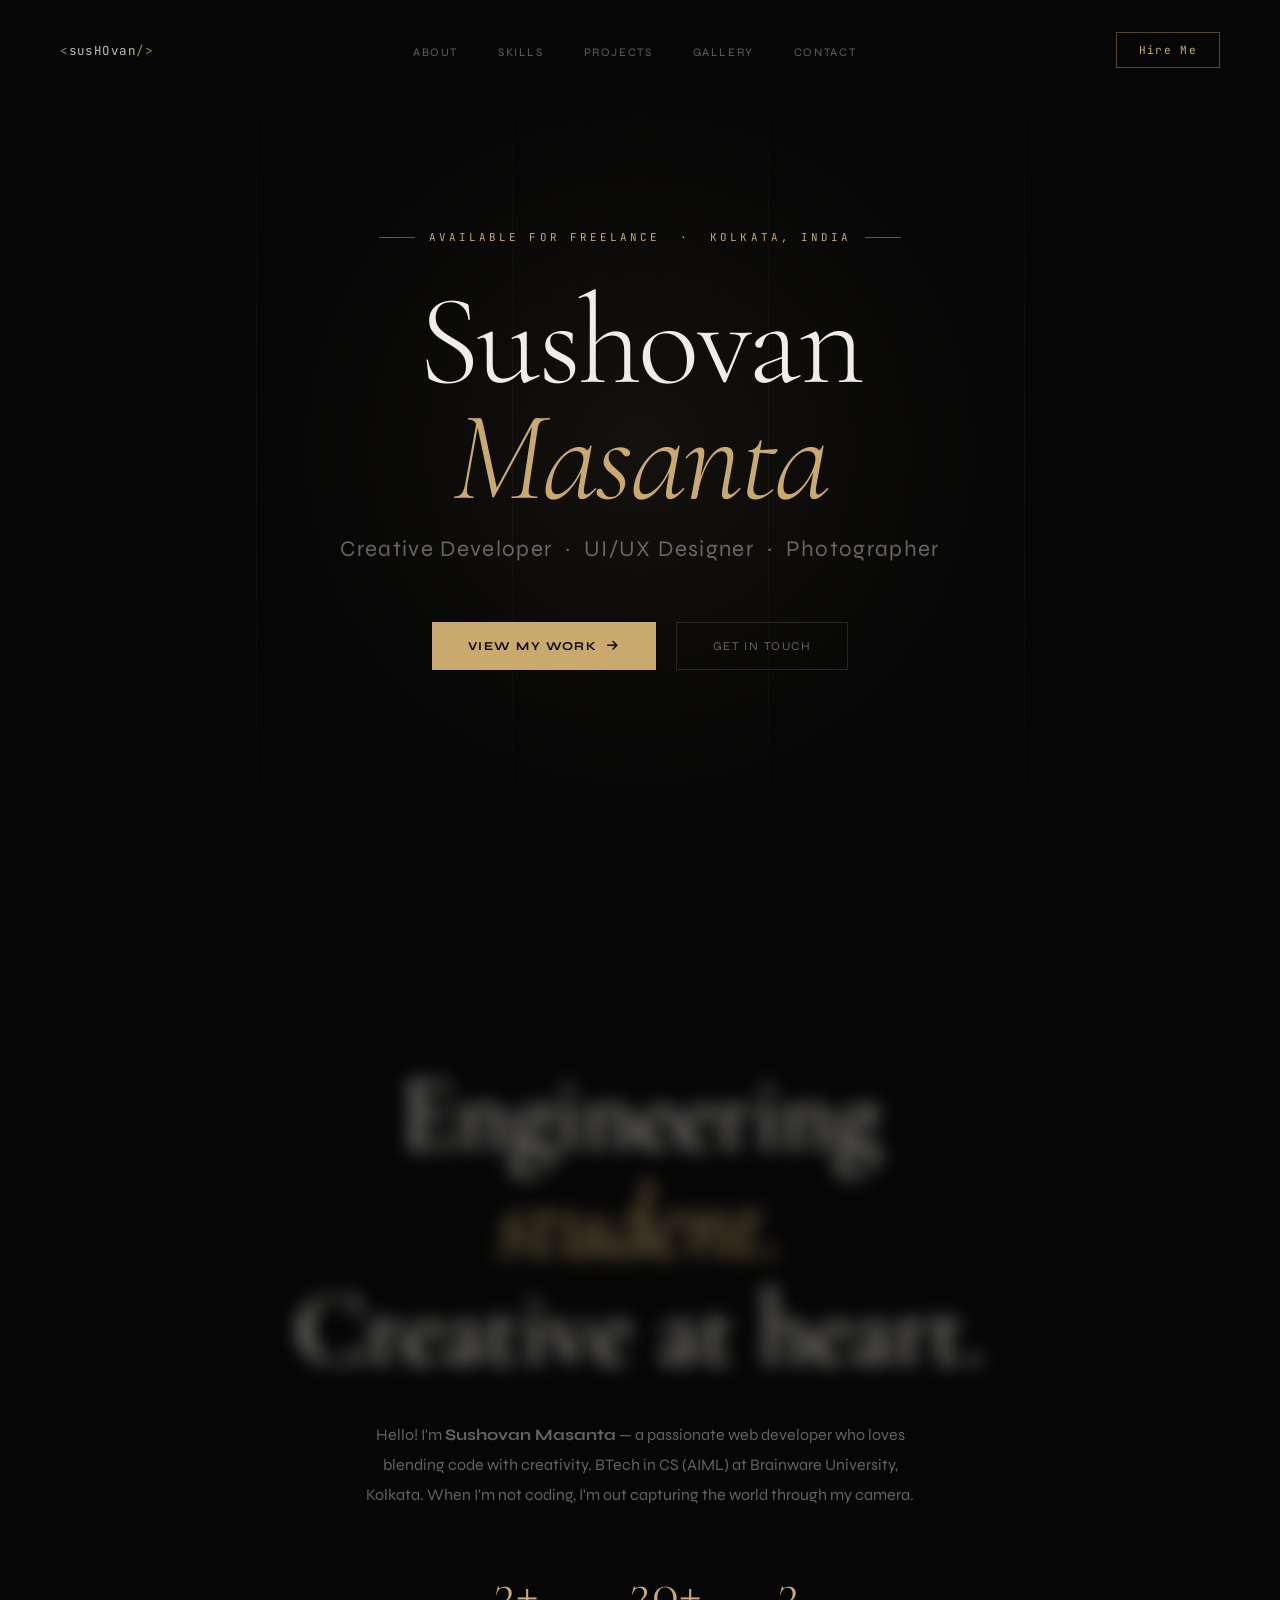
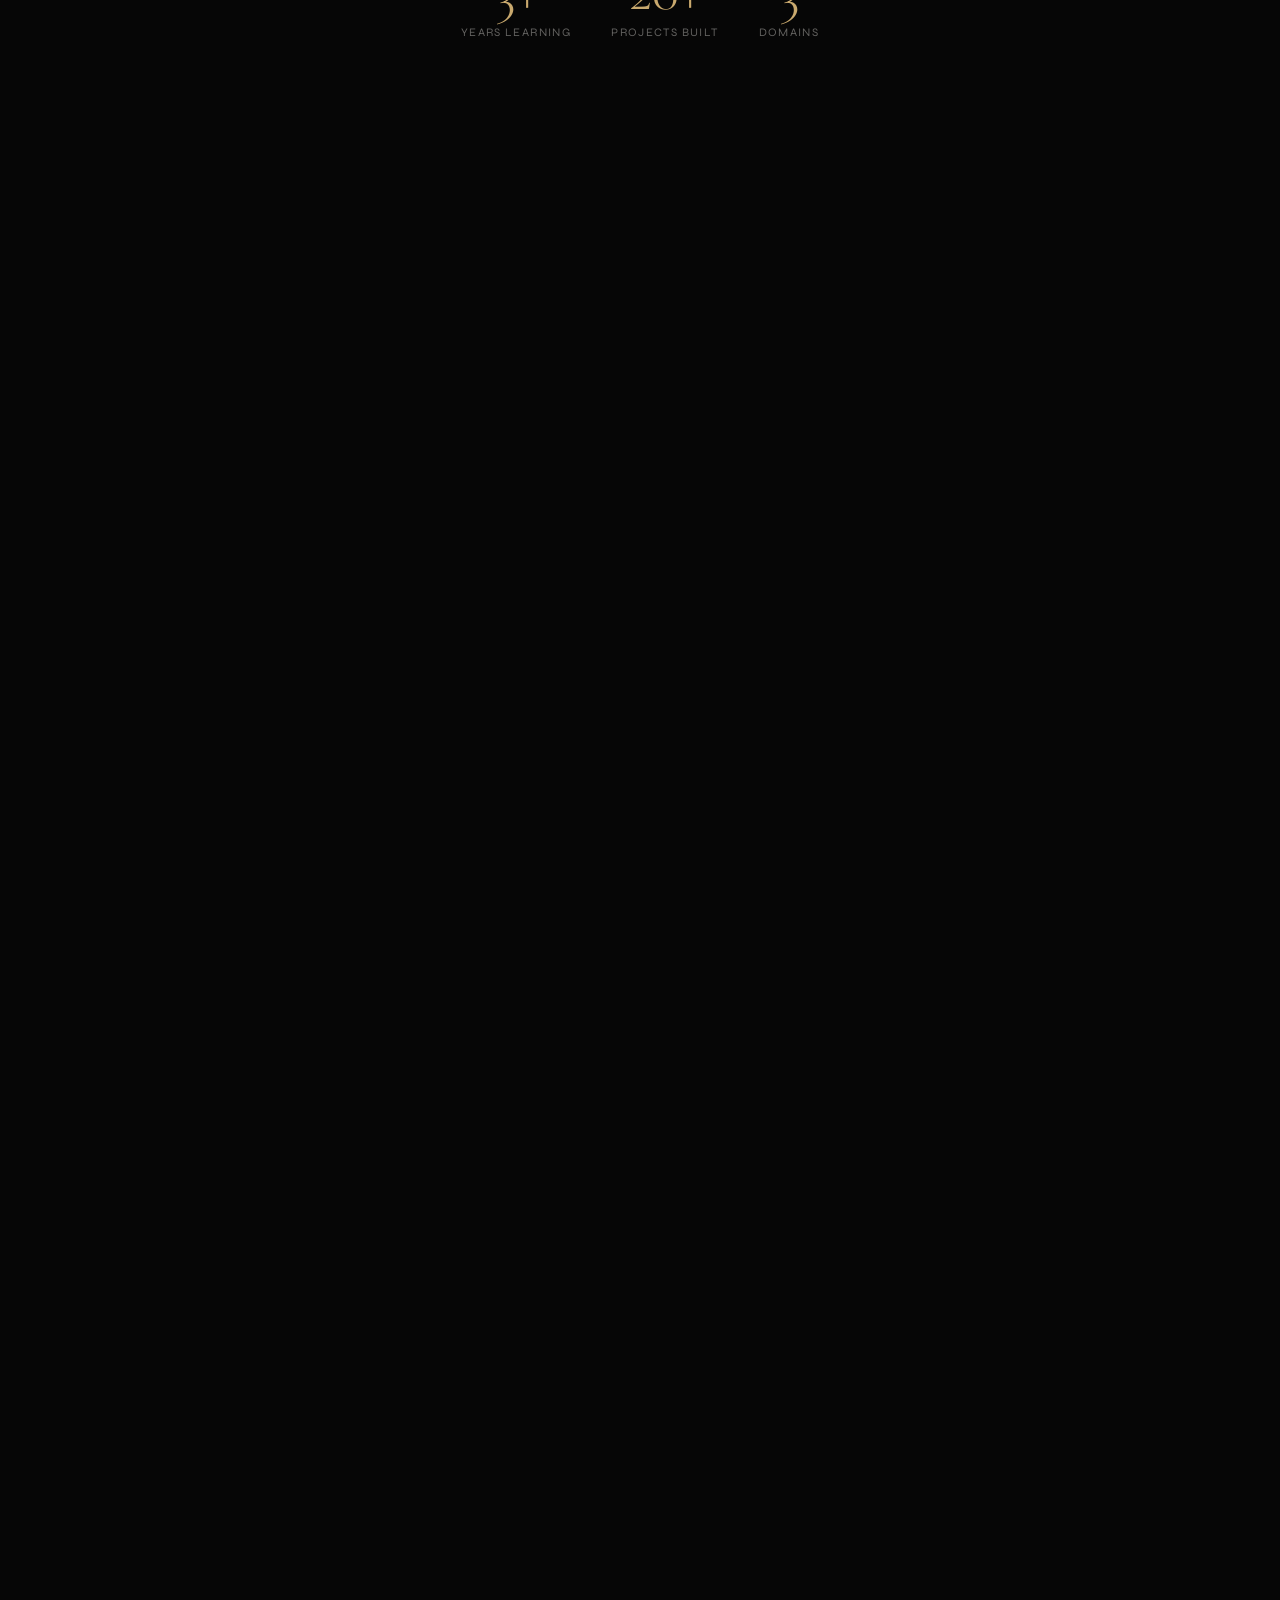
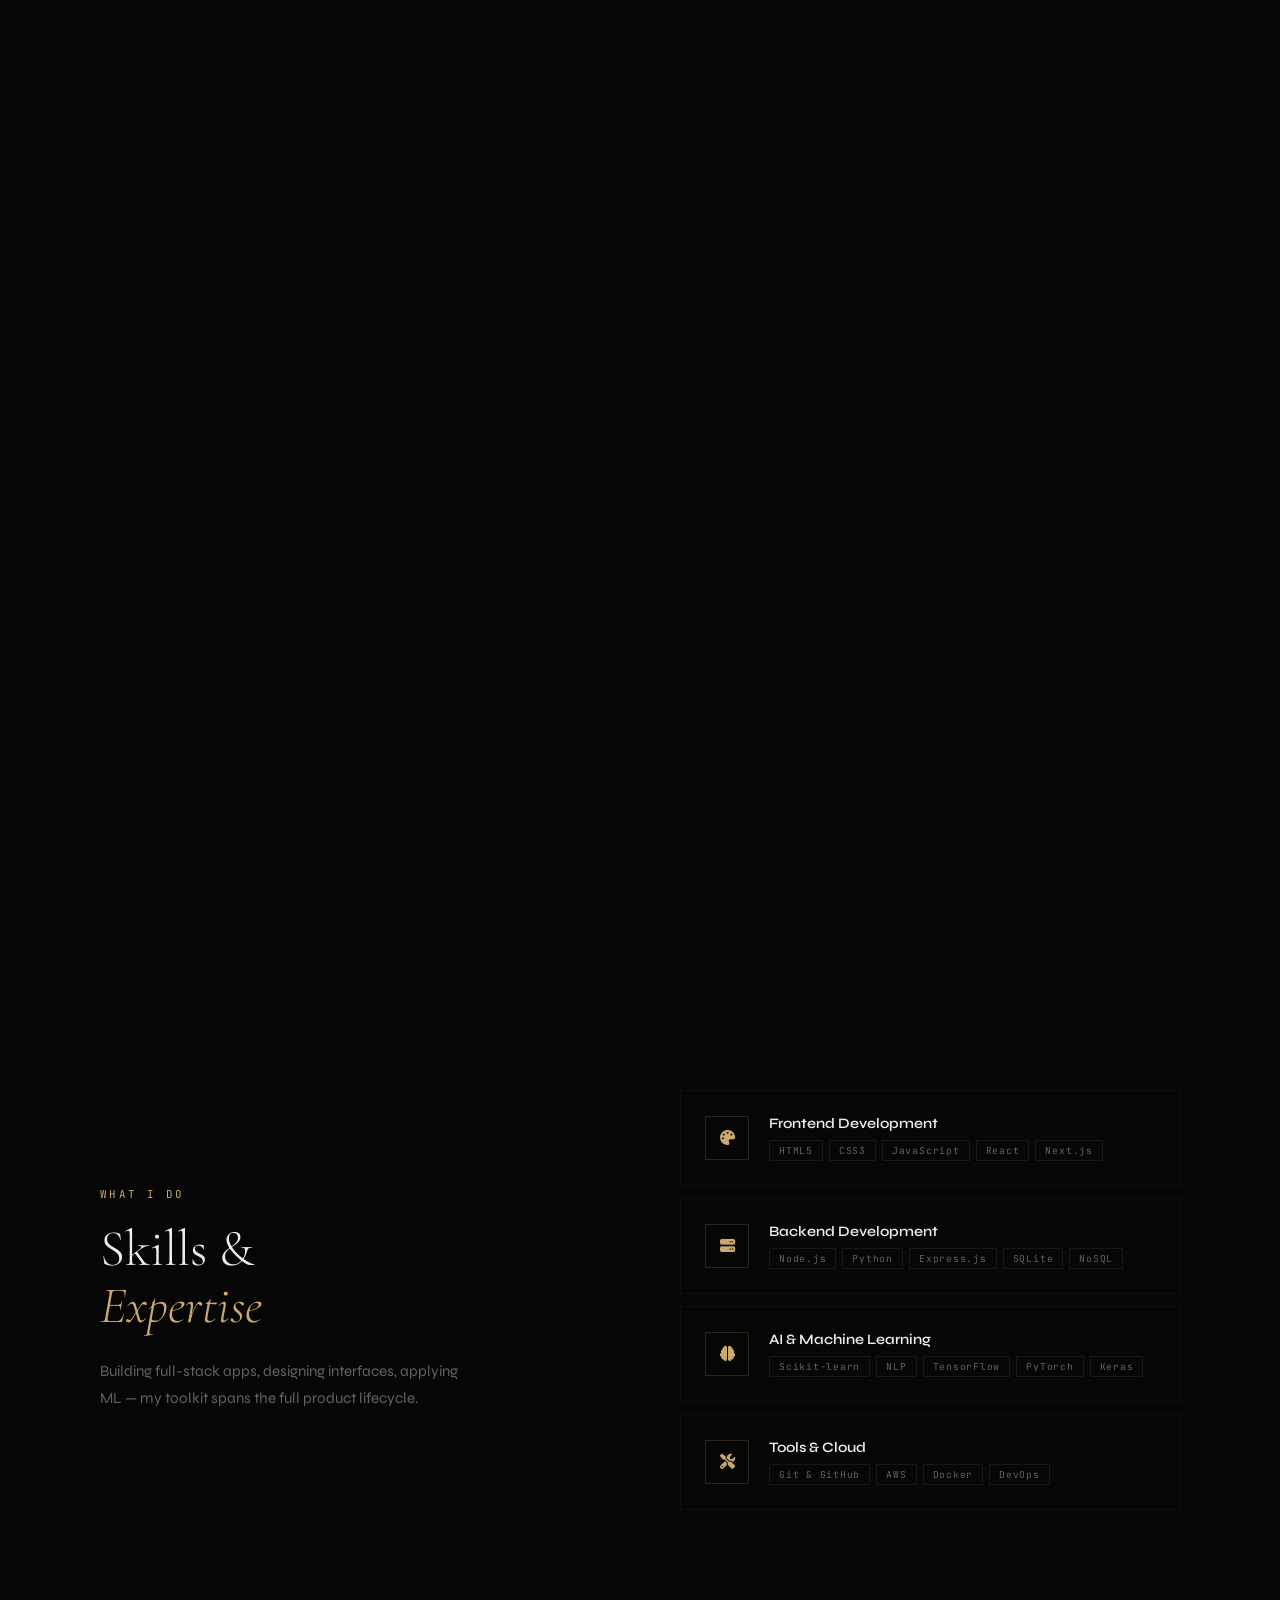
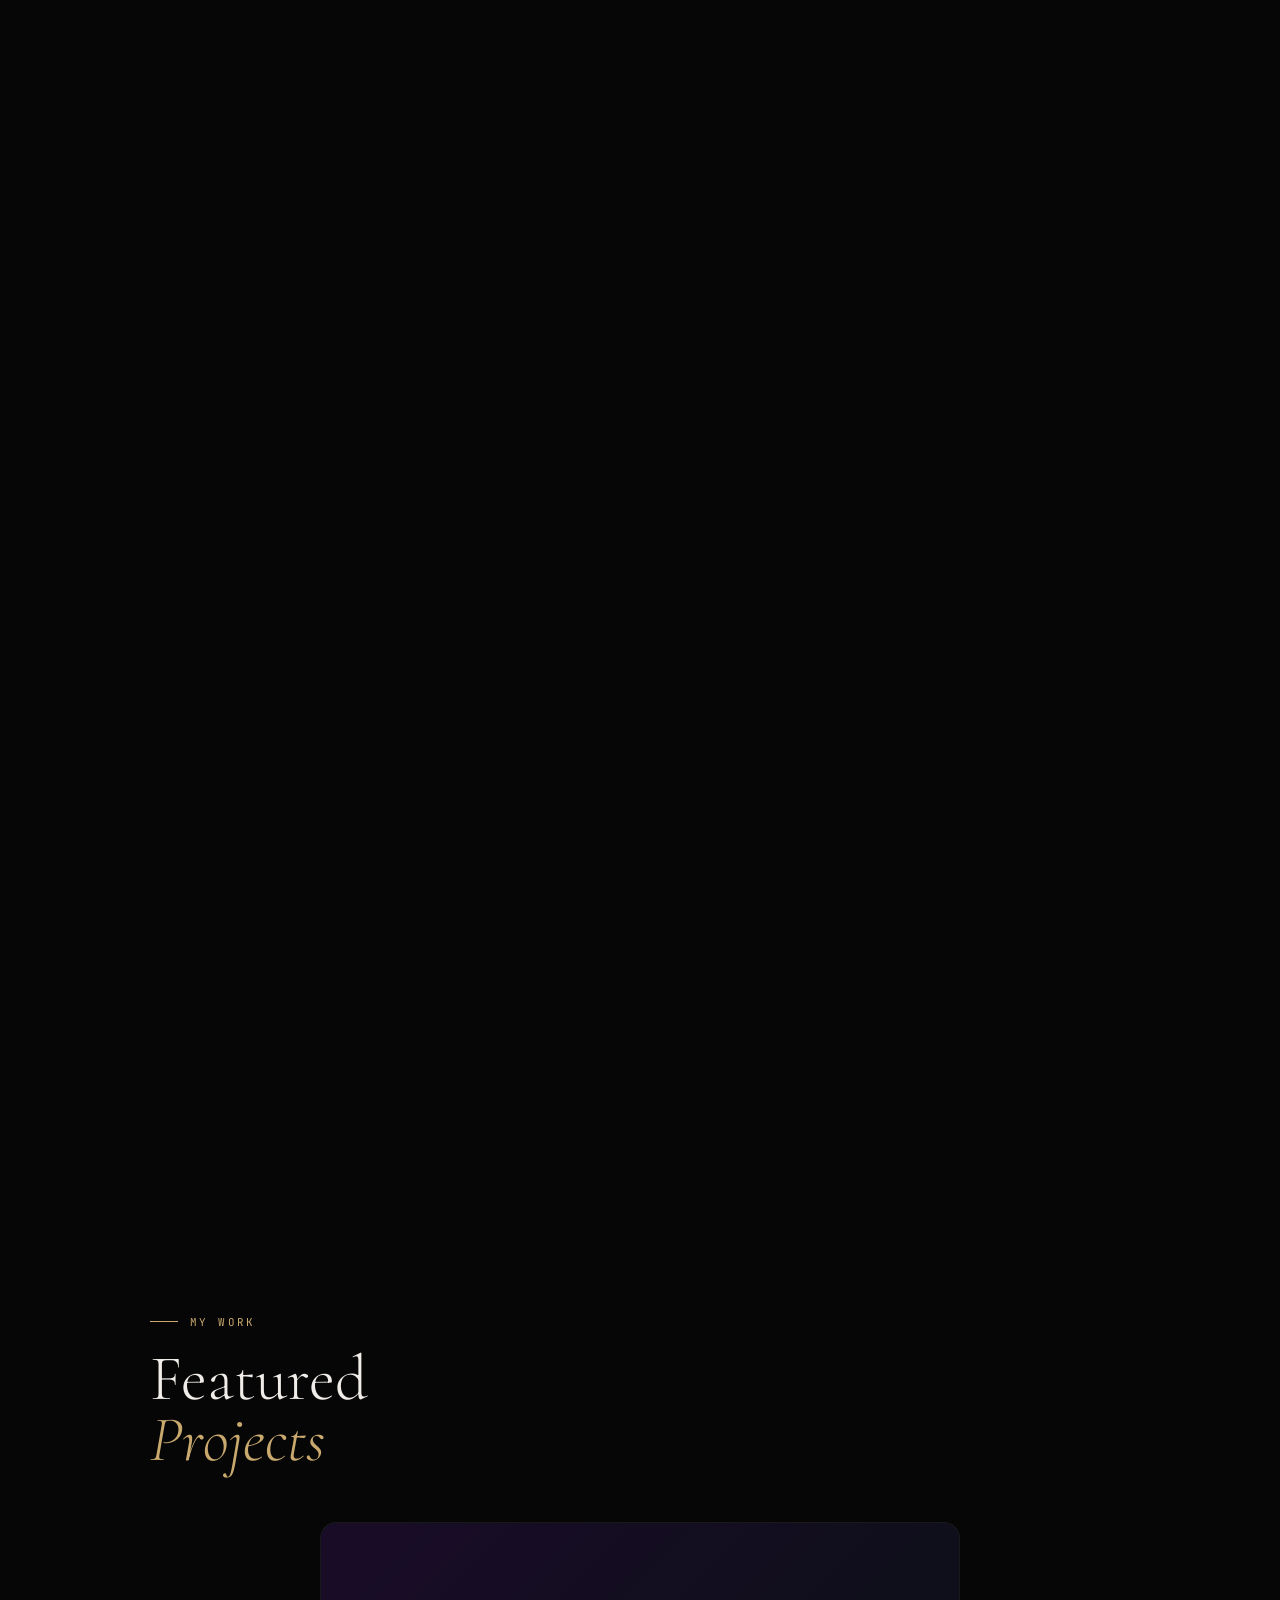
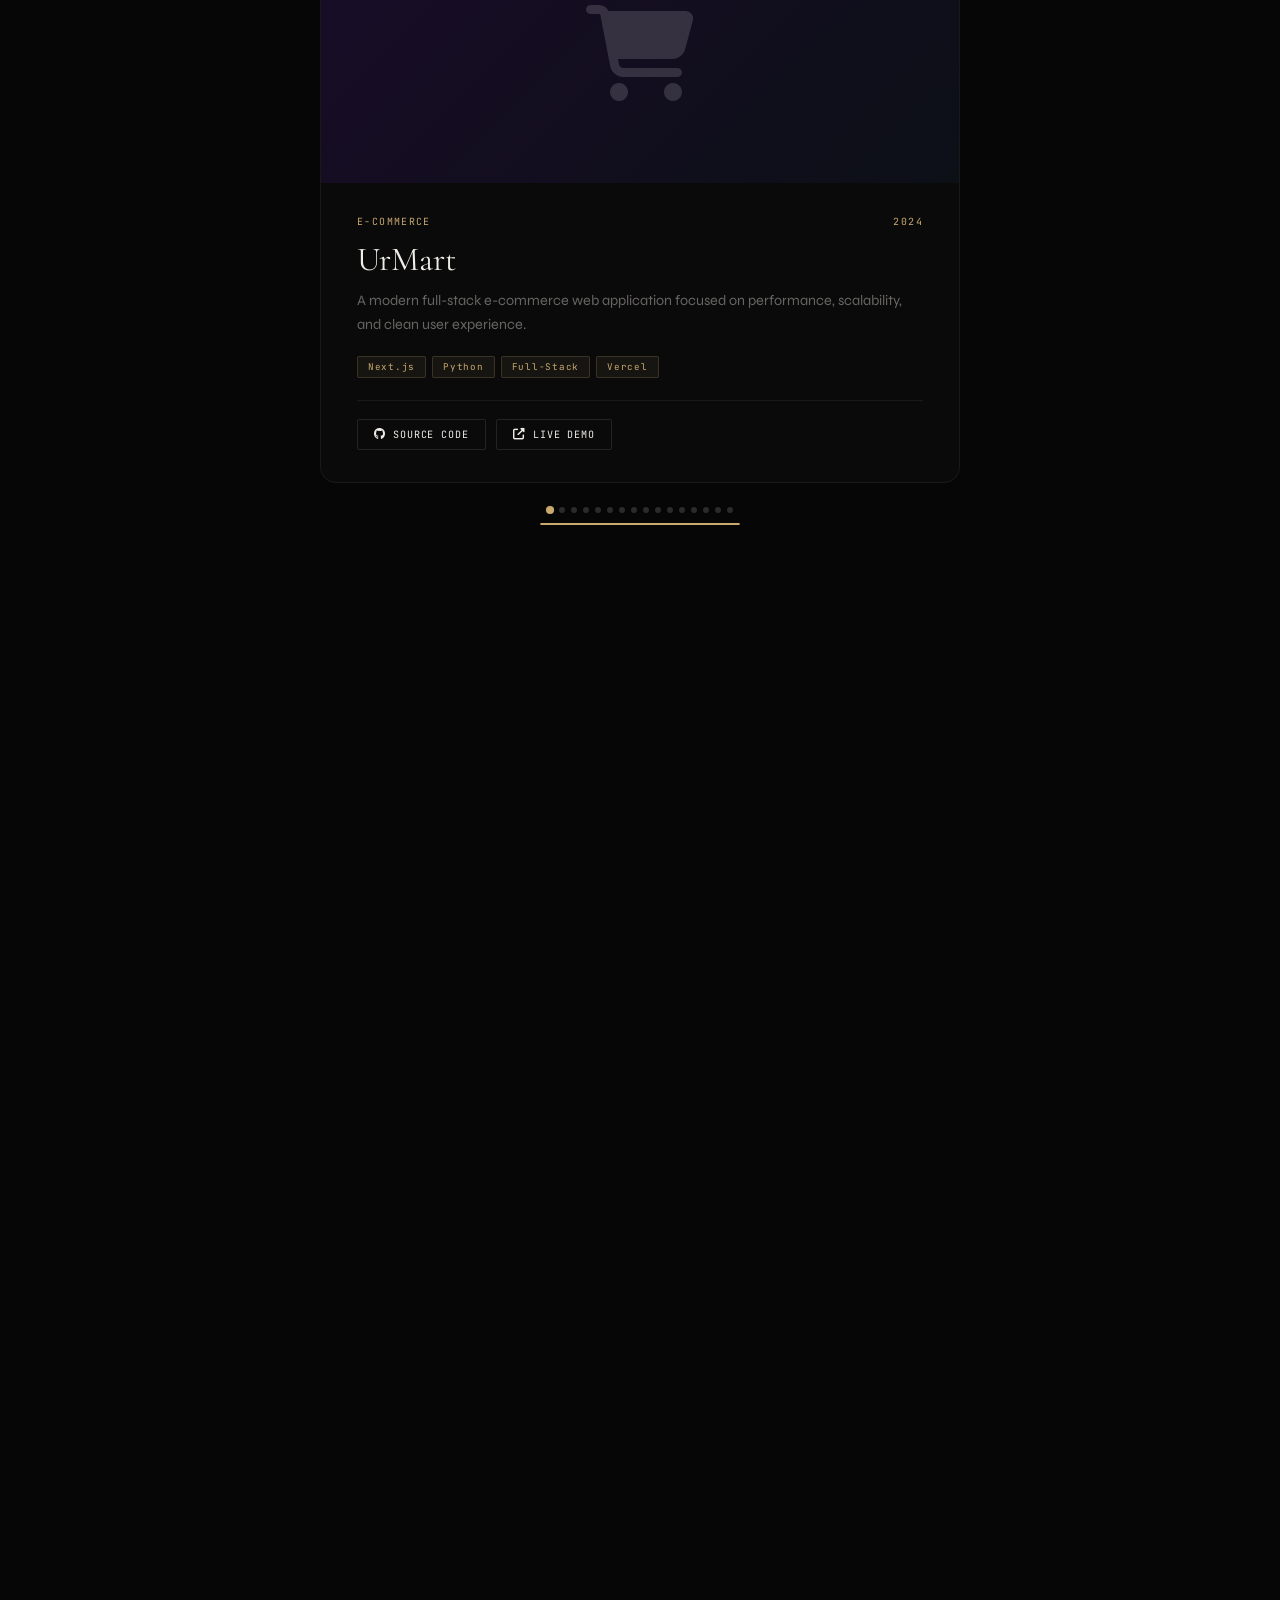
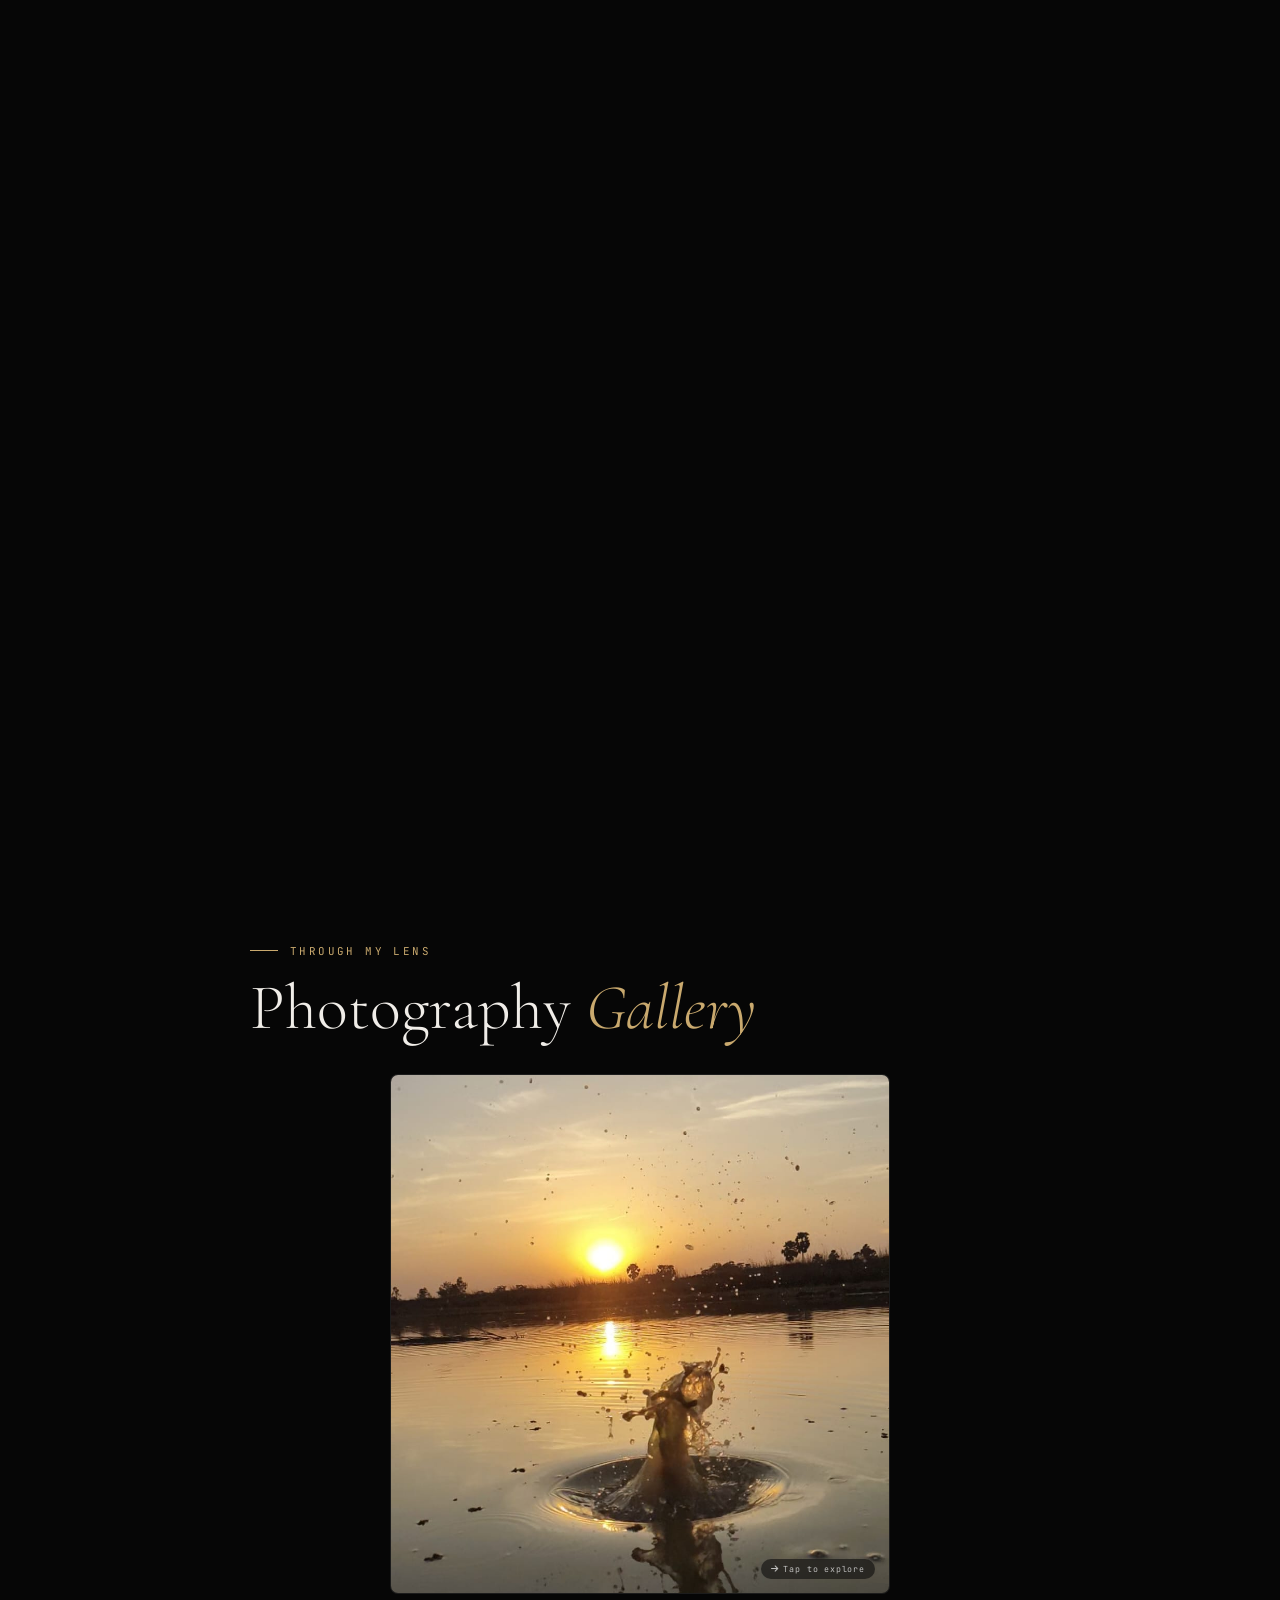
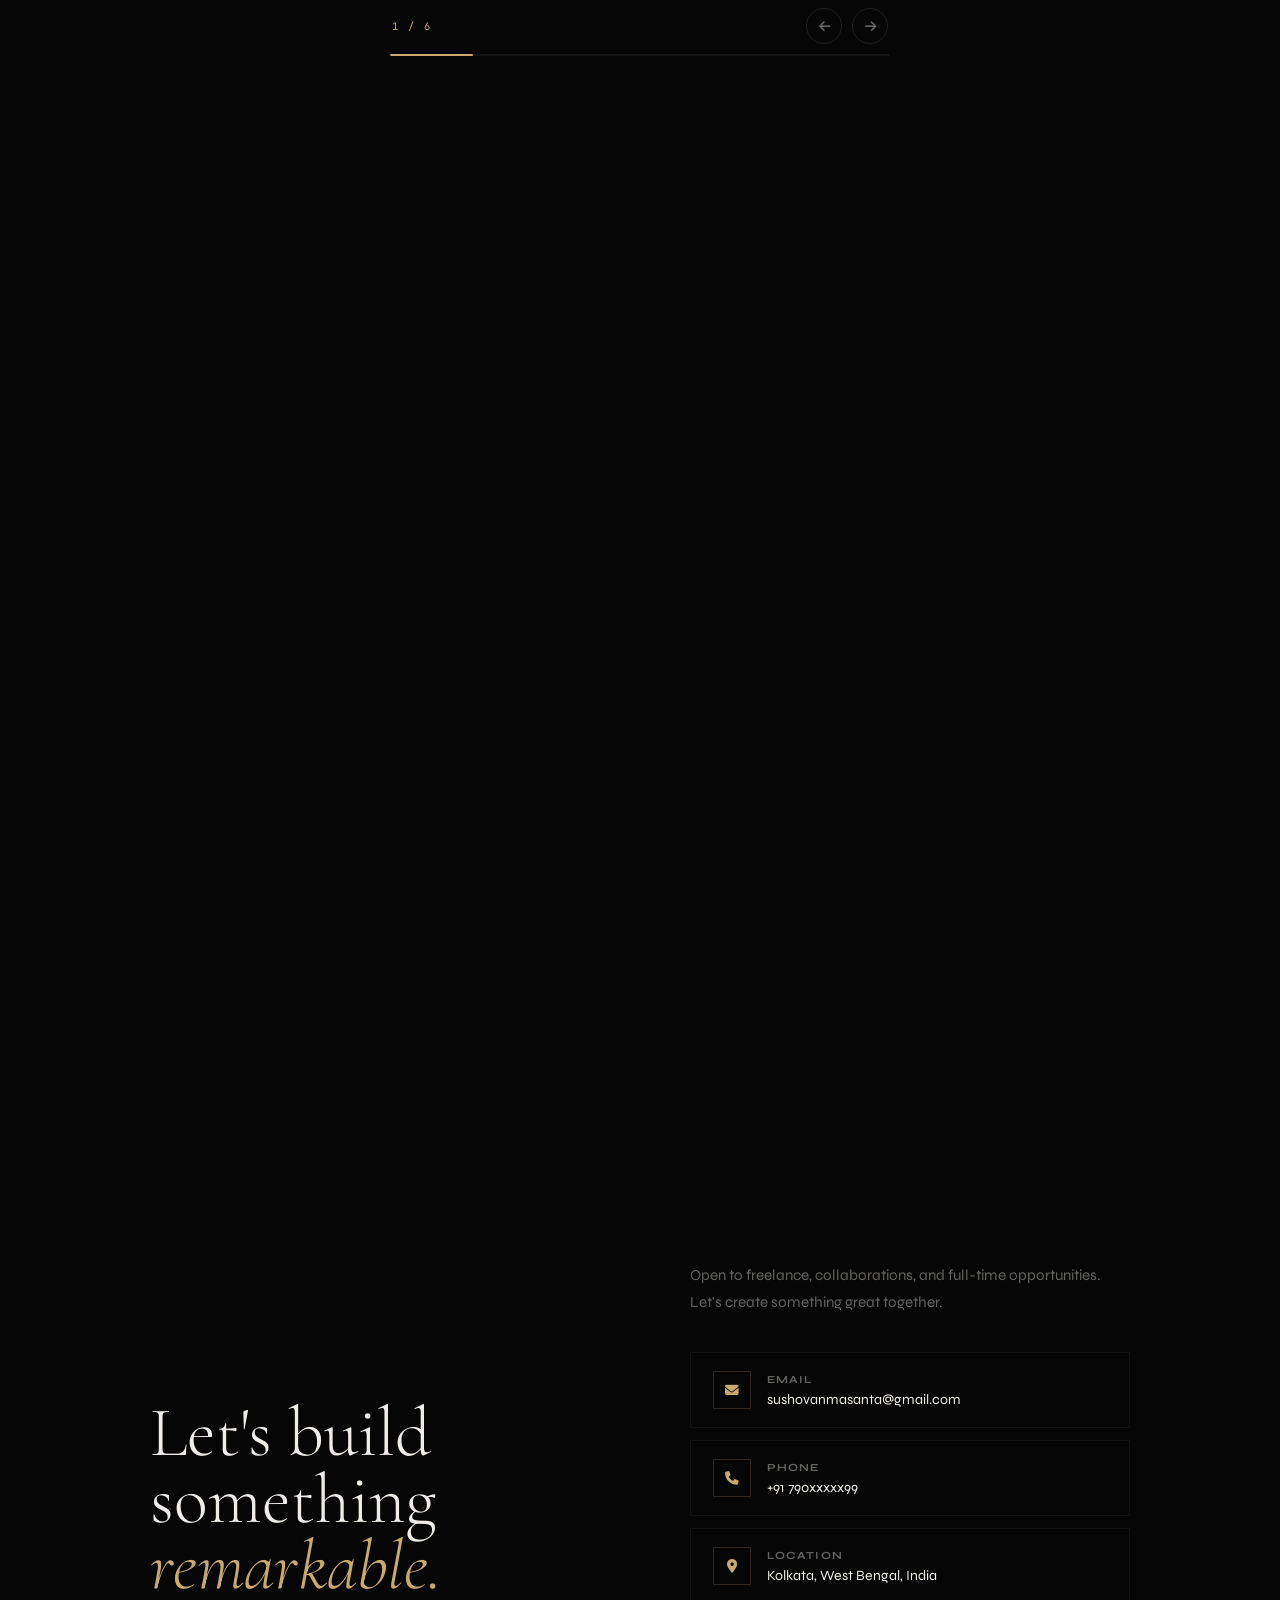
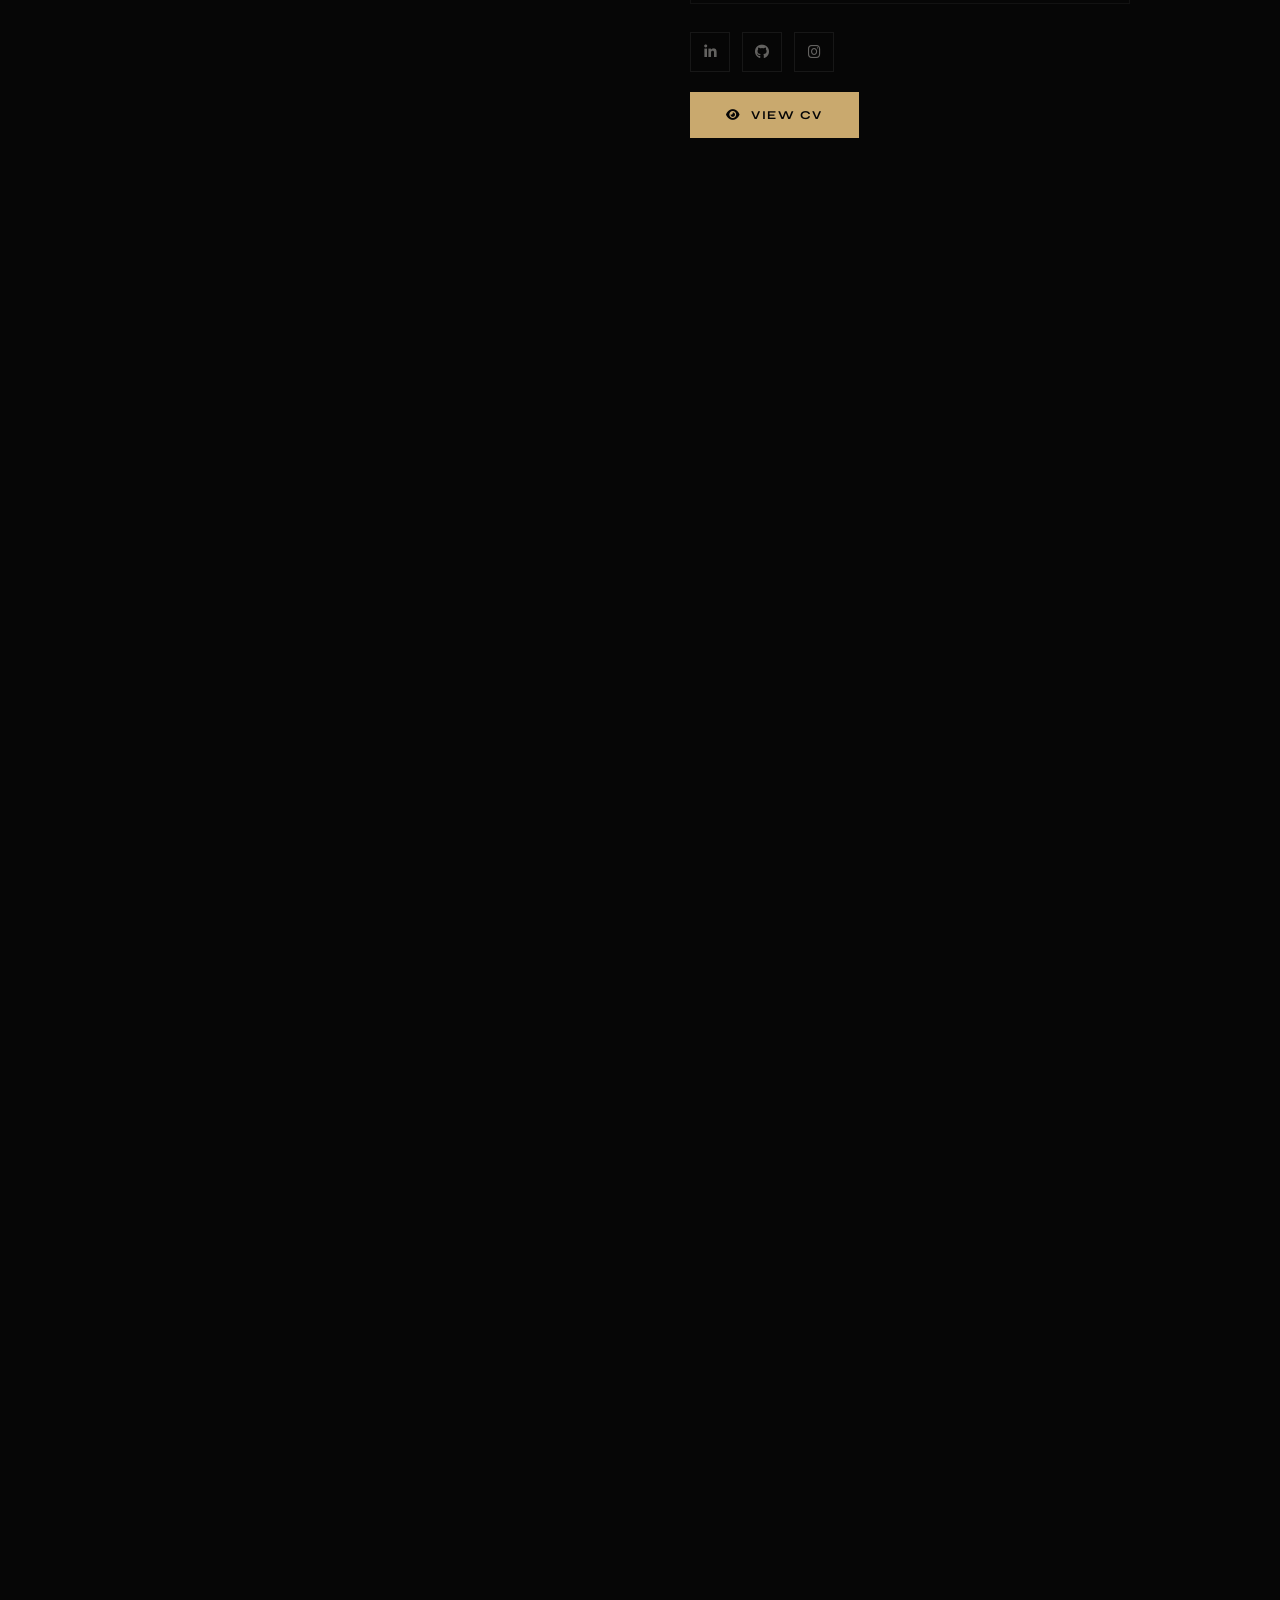
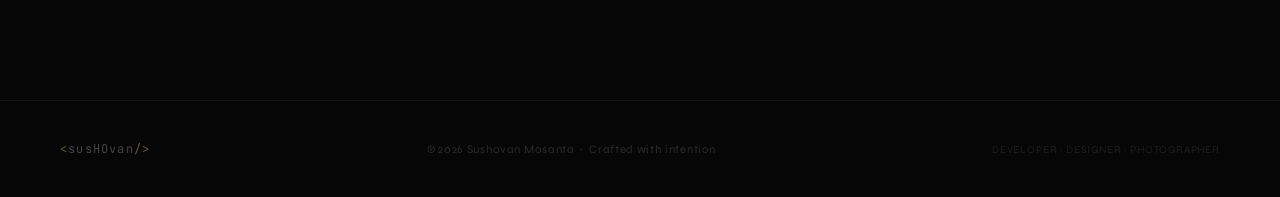
==== commit cc55f7da: "Update contact information and project stats" ====
--- a/index.html
+++ b/index.html
@@ -44,7 +44,7 @@
       <li><a href="#ch-gallery">Gallery</a></li>
       <li><a href="#ch-contact">Contact</a></li>
     </ul>
-    <a href="mailto:sushovanmasanta@gmail.com" class="nav-mobile-cta">Hire Me</a>
+    <a href="mailto:sushovanmasanta2020@gmail.com" class="nav-mobile-cta">Hire Me</a>
   </div>
 
   <!-- HERO -->
@@ -77,8 +77,8 @@
           BTech in CS (AIML) at Brainware University, Kolkata. When I'm not coding, I'm out capturing the world through my camera.
         </p>
         <div class="stats-reveal" id="statsRev">
-          <div class="stat-item"><h3>2+</h3><p>Years Learning</p></div>
-          <div class="stat-item"><h3>17+</h3><p>Projects Built</p></div>
+          <div class="stat-item"><h3>3+</h3><p>Years Learning</p></div>
+          <div class="stat-item"><h3>20+</h3><p>Projects Built</p></div>
           <div class="stat-item"><h3>3</h3><p>Domains</p></div>
         </div>
       </div>
@@ -349,27 +349,17 @@
             </div>
           </div>
         </div>
-
-      </div>
+      </div>
+      
       <!-- /carousel-track -->
-
       <div class="carousel-footer">
         <div class="carousel-dots"></div>
         <div class="carousel-auto-bar"><div class="carousel-auto-fill"></div></div>
       </div>
-      <!-- /carousel-footer -->
-
-    </div>
-    <!-- /carousel-container -->
-
-      </div>
-      <!-- /projects-stage -->
-
-    </div>
-    <!-- /sticky-stage -->
-
-  </div>
-  <!-- /chapter -->
+    </div>
+      </div>
+    </div>
+  </div>
 
 </section>
 
@@ -458,7 +448,7 @@
           </a>
           <a href="tel:+917908869499" class="c-item">
             <div class="c-icon"><i class="fas fa-phone"></i></div>
-            <div><h4>Phone</h4><span>+91 7908869499</span></div>
+            <div><h4>Phone</h4><span>+91 790xxxxx99</span></div>
           </a>
           <div class="c-item">
             <div class="c-icon"><i class="fas fa-map-marker-alt"></i></div>
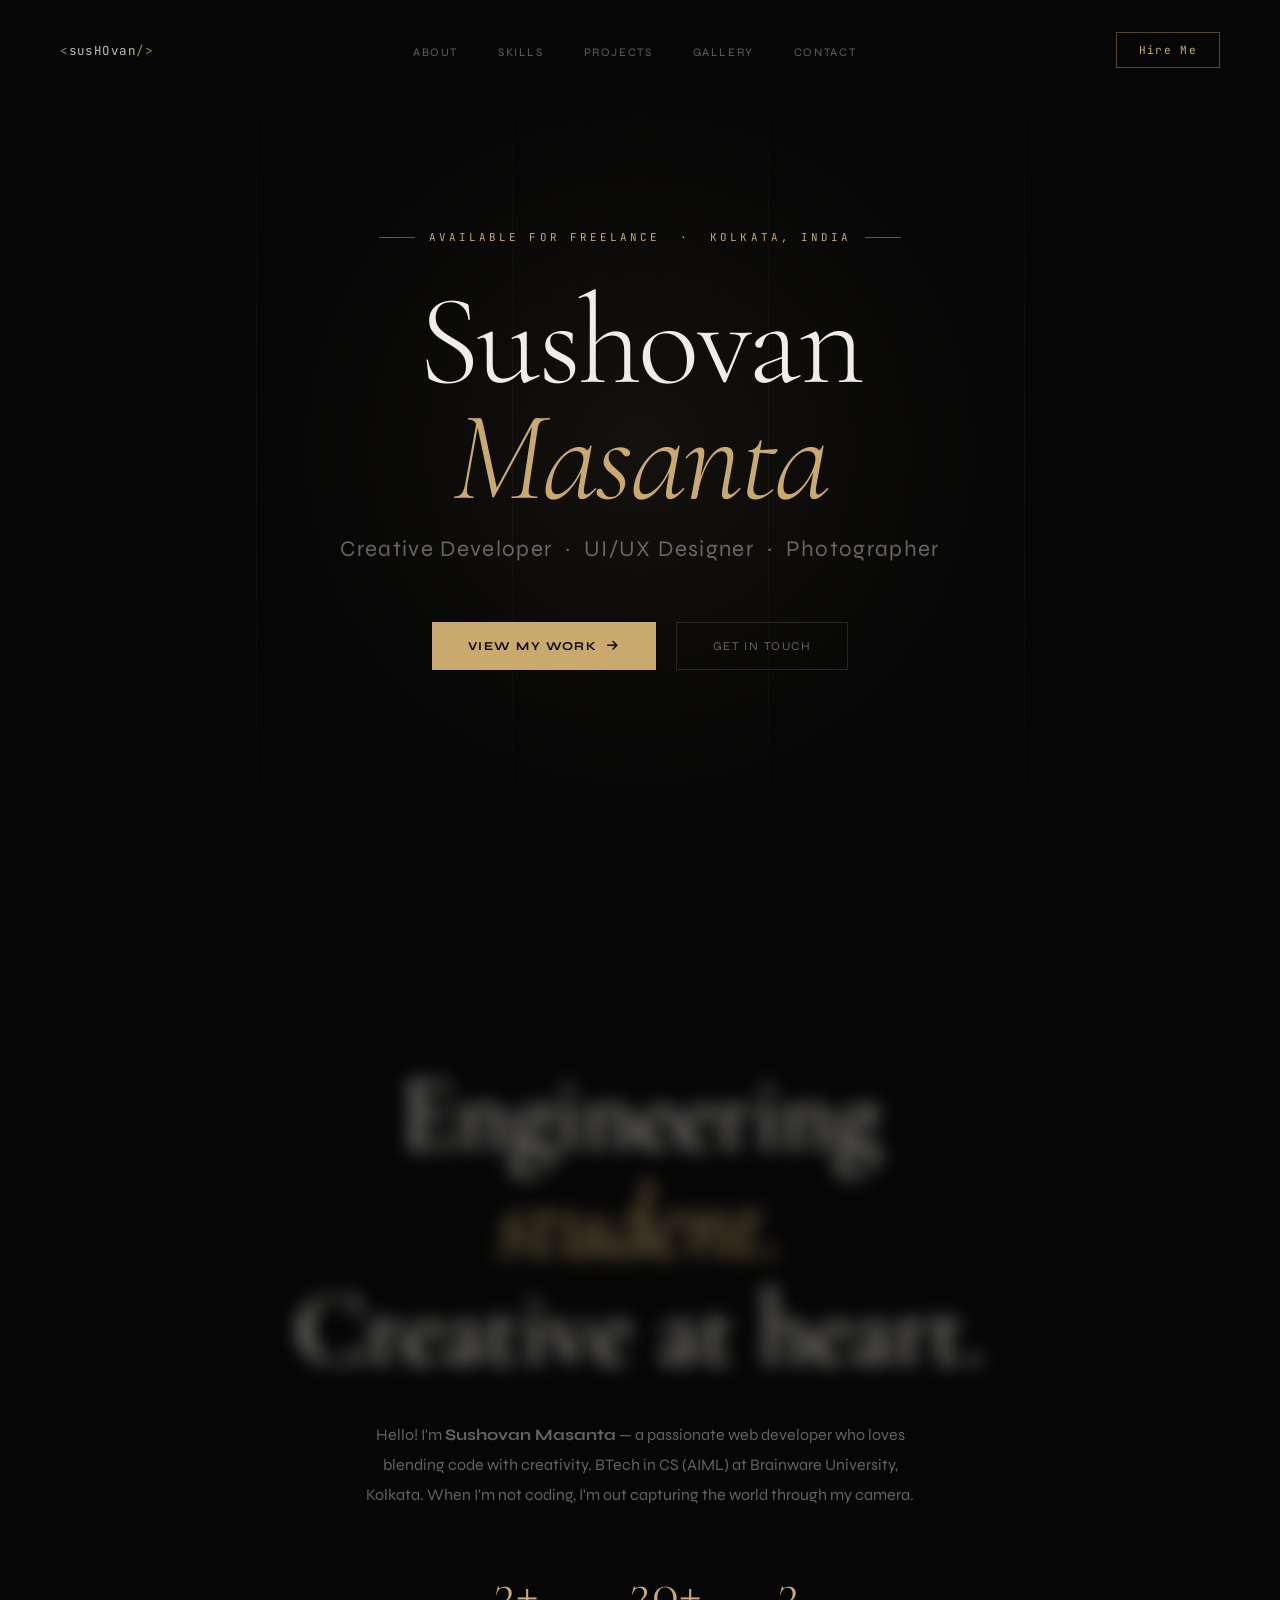
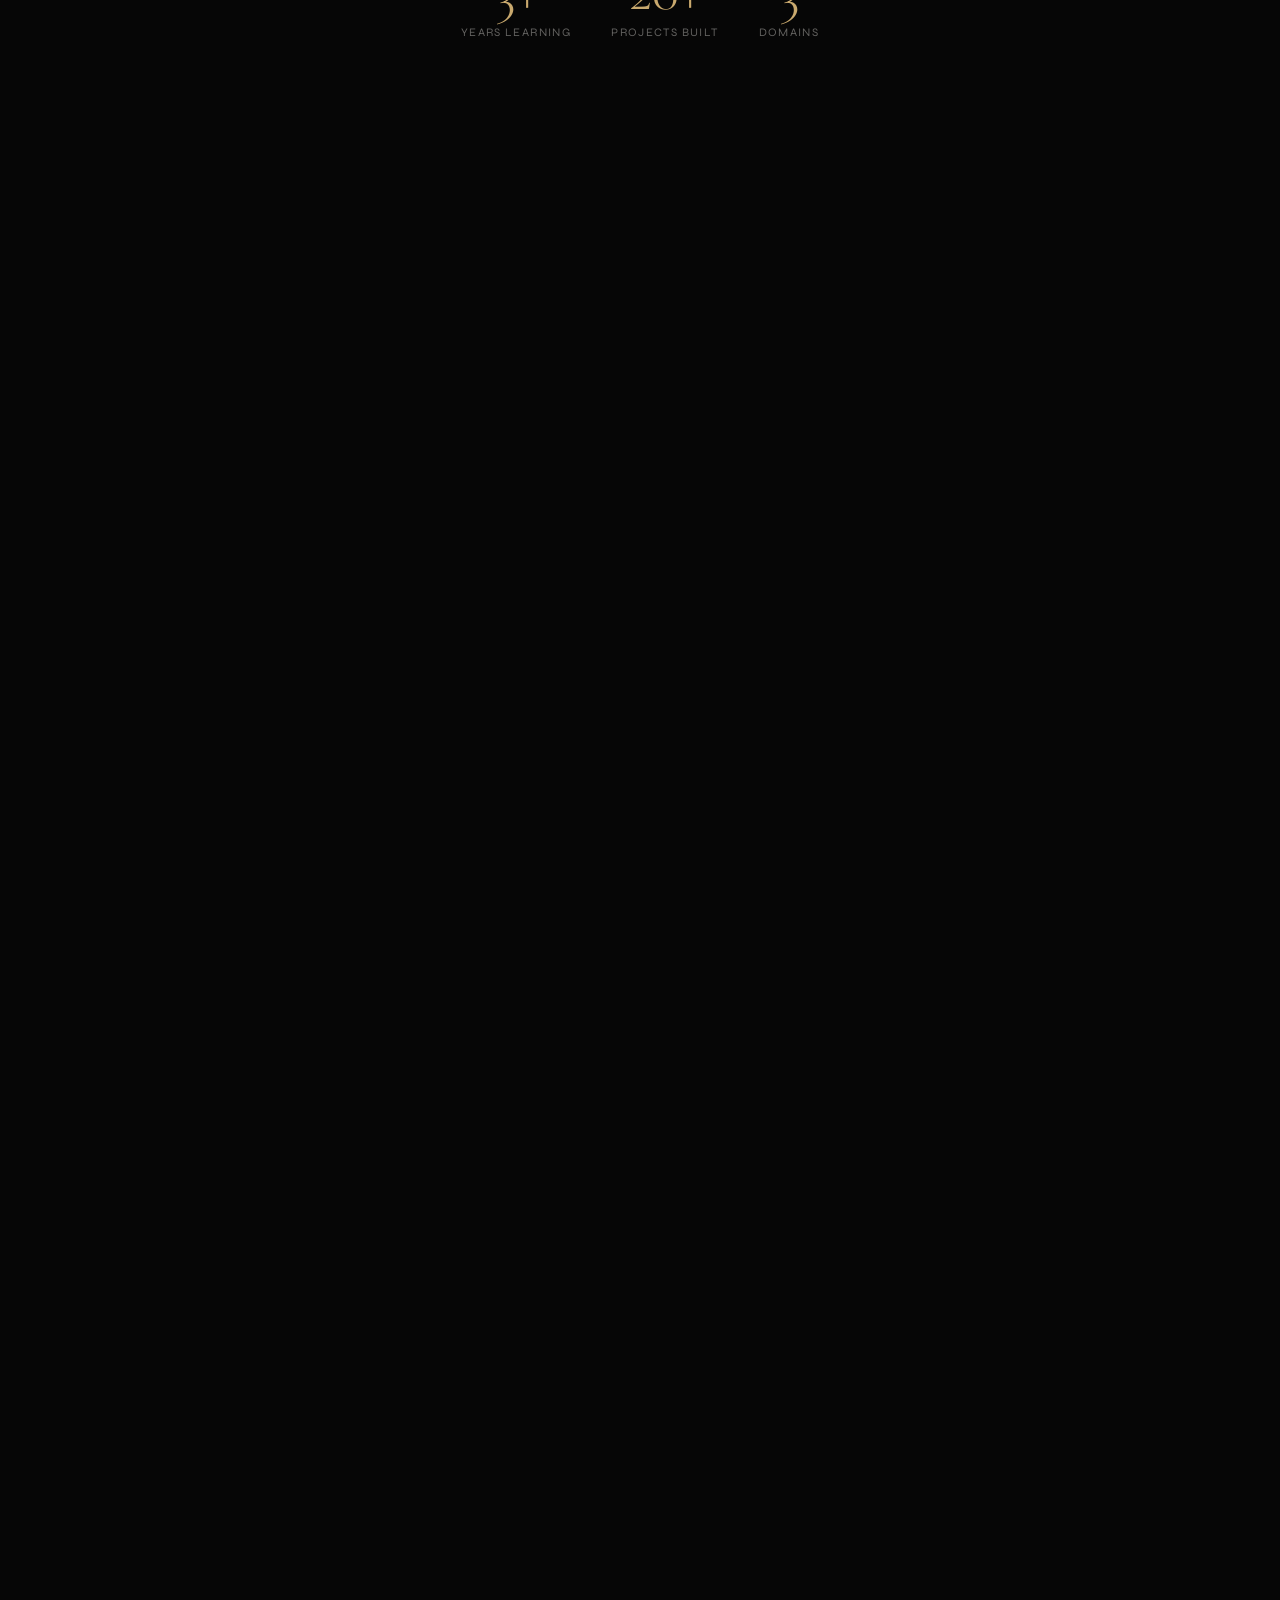
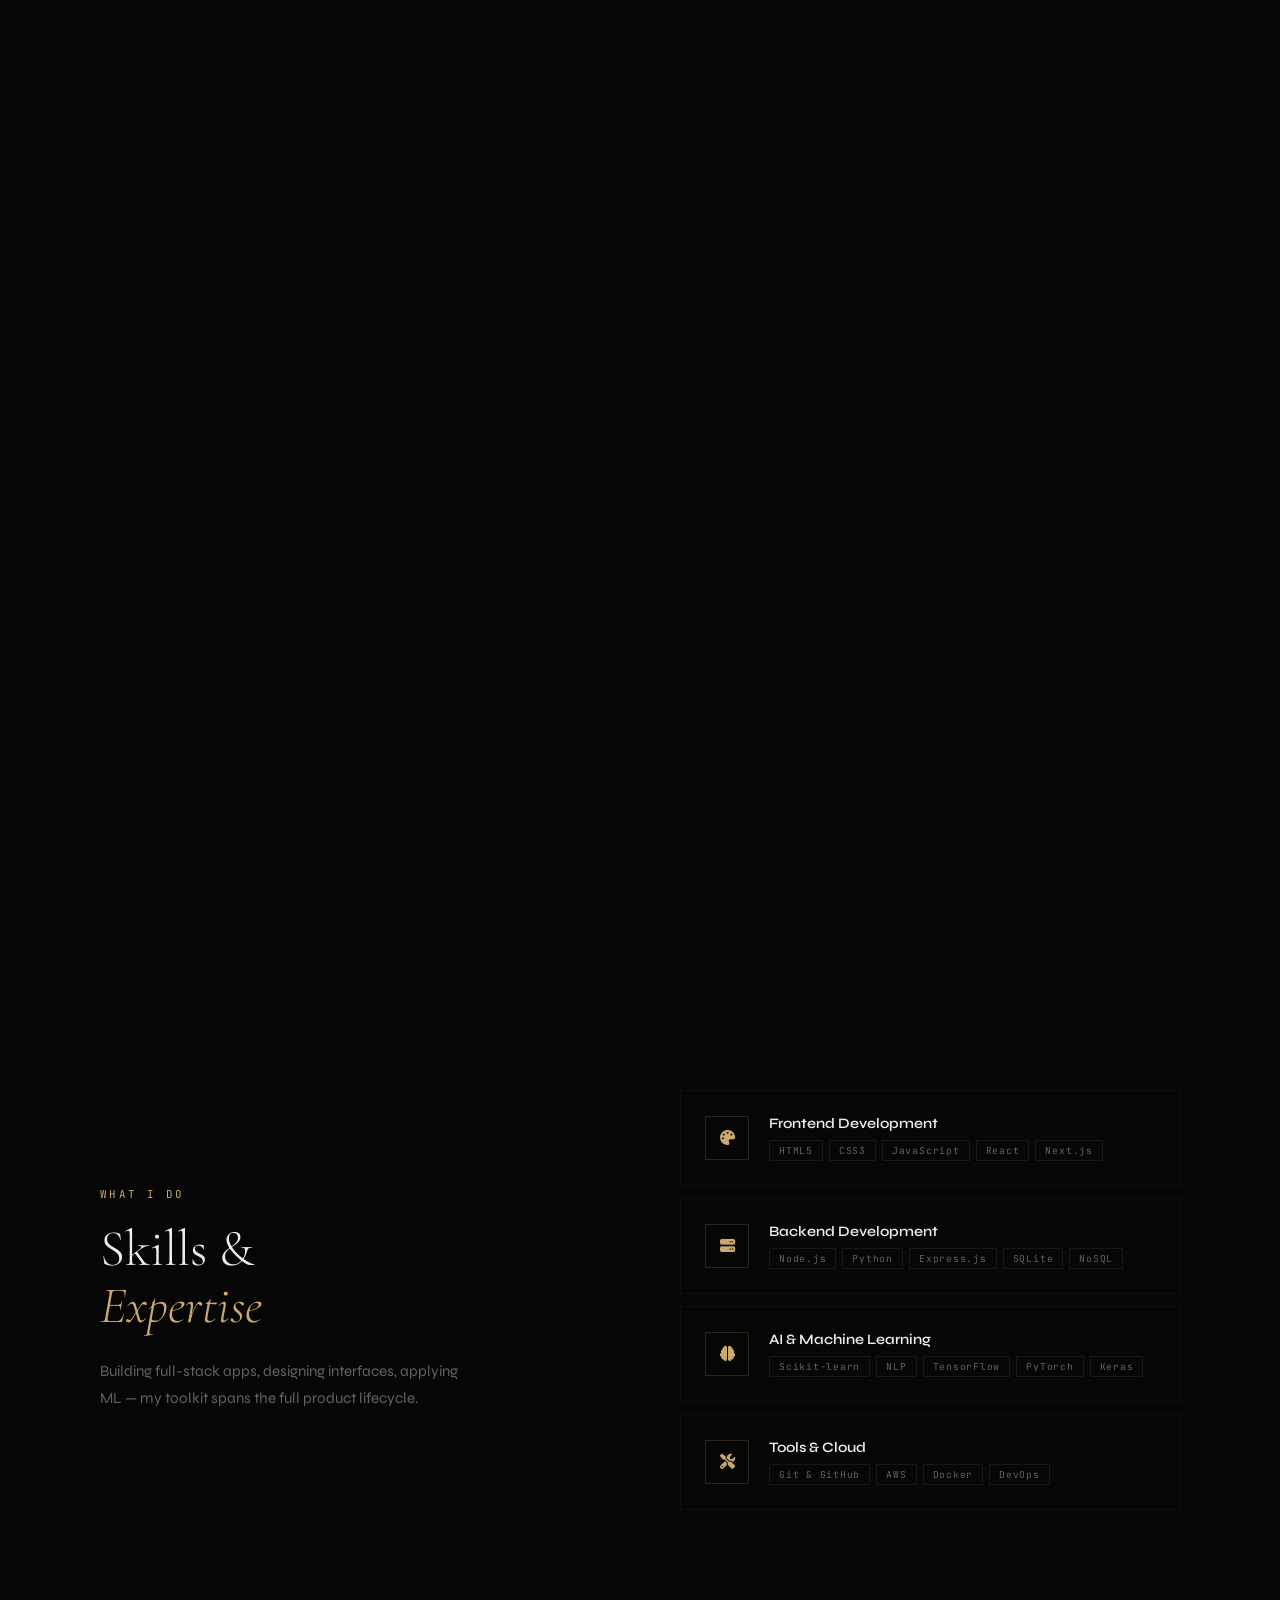
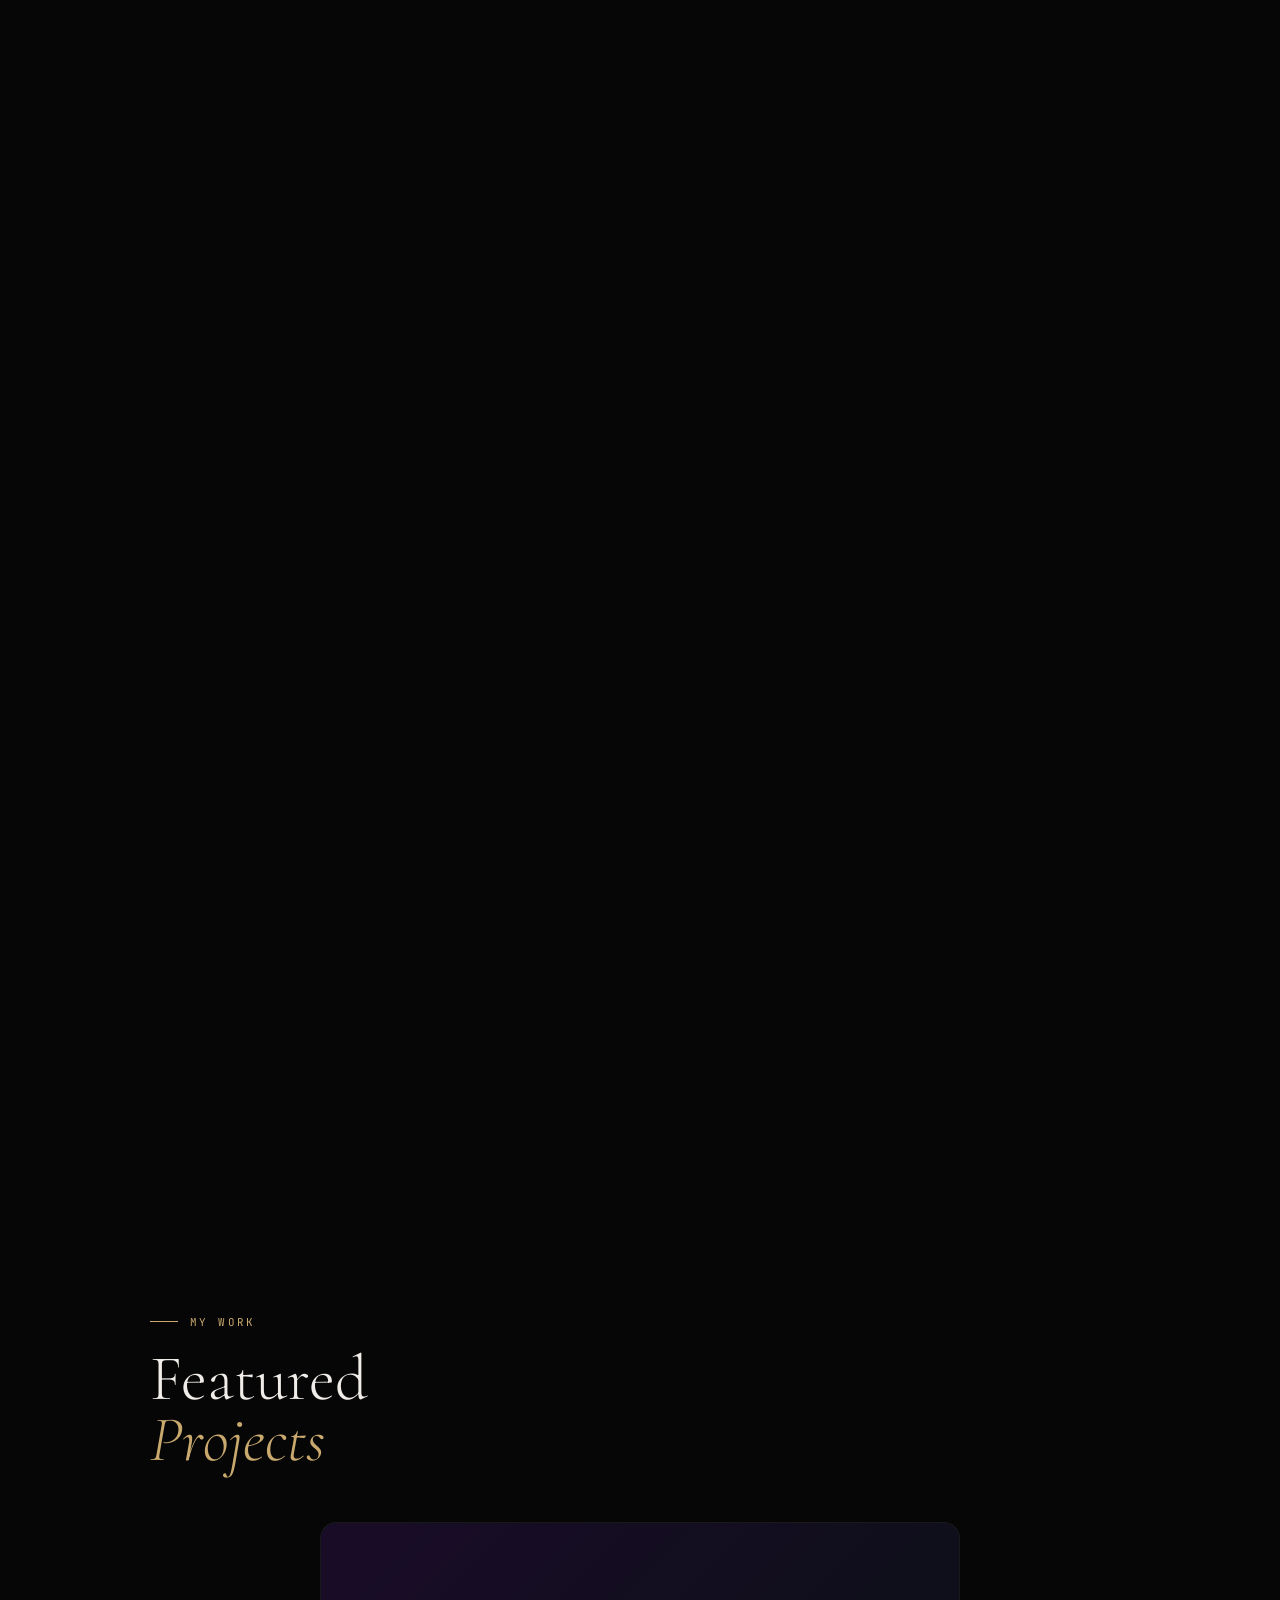
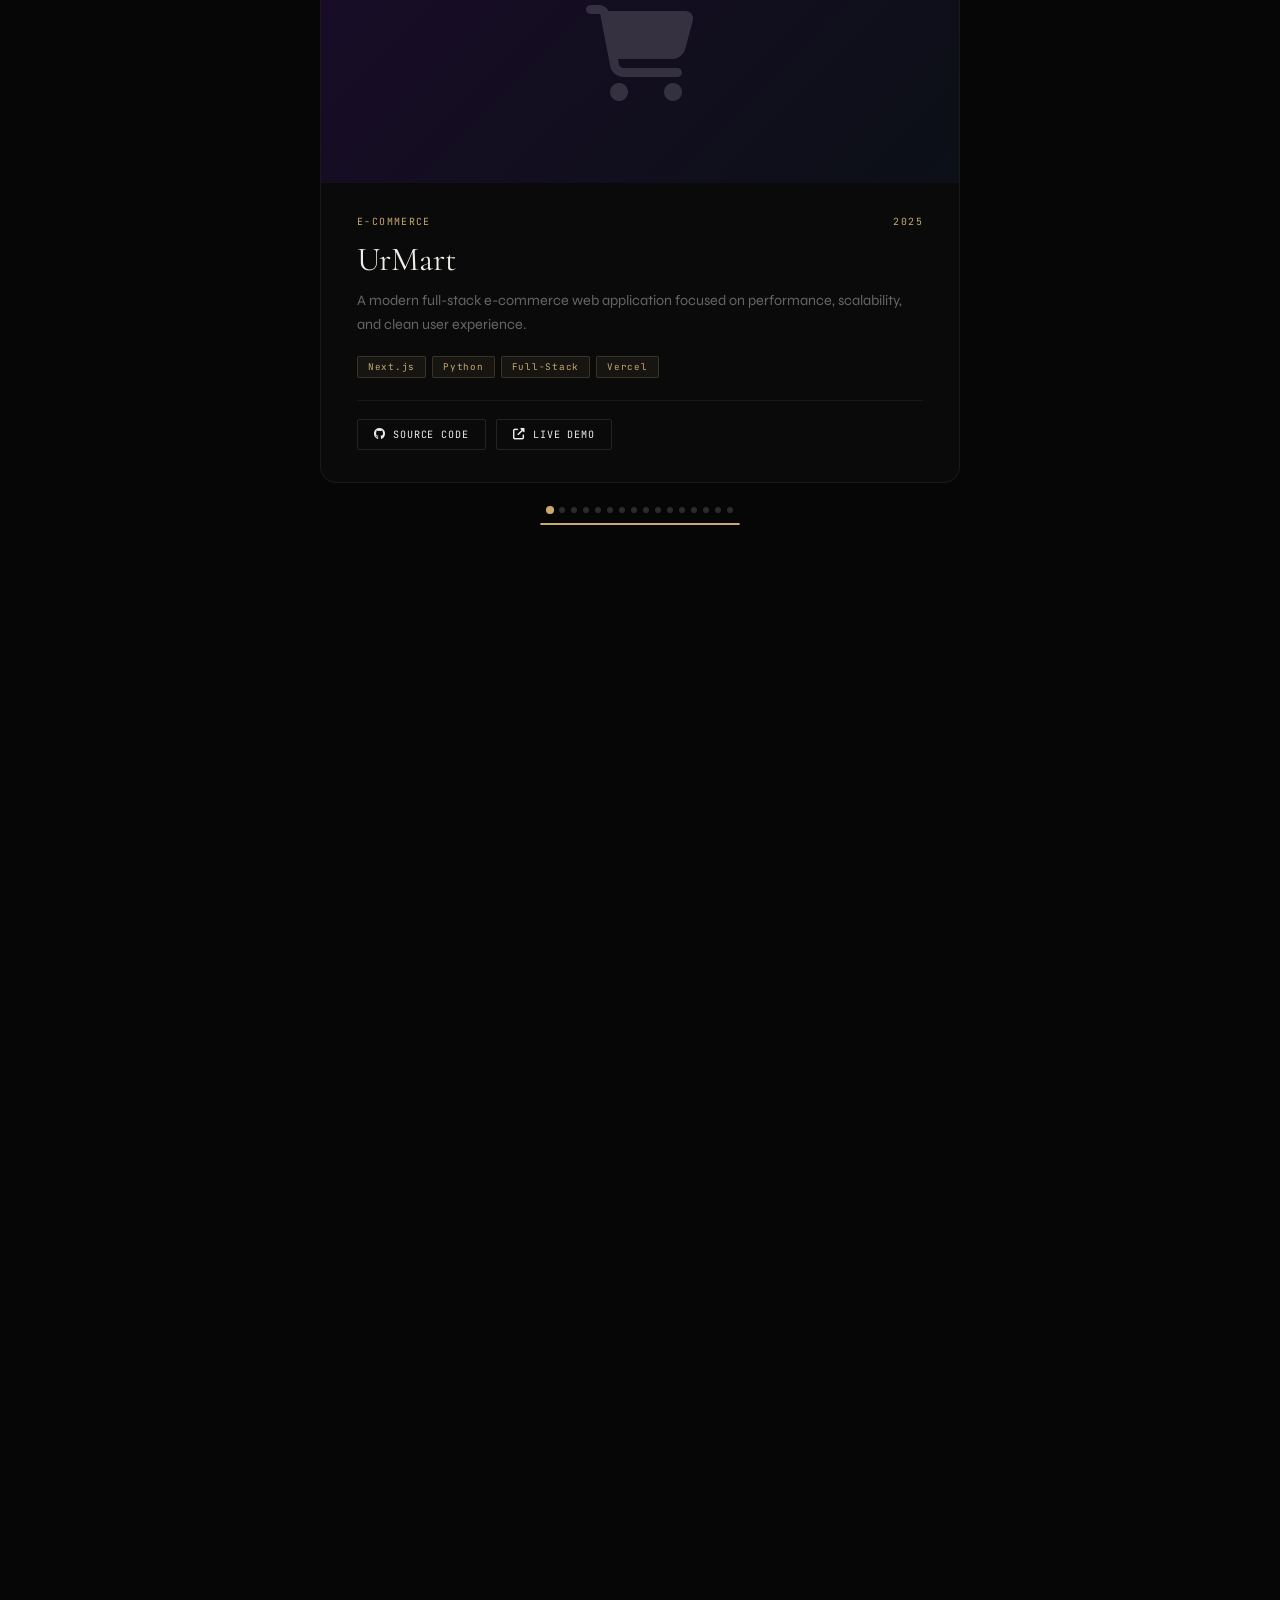
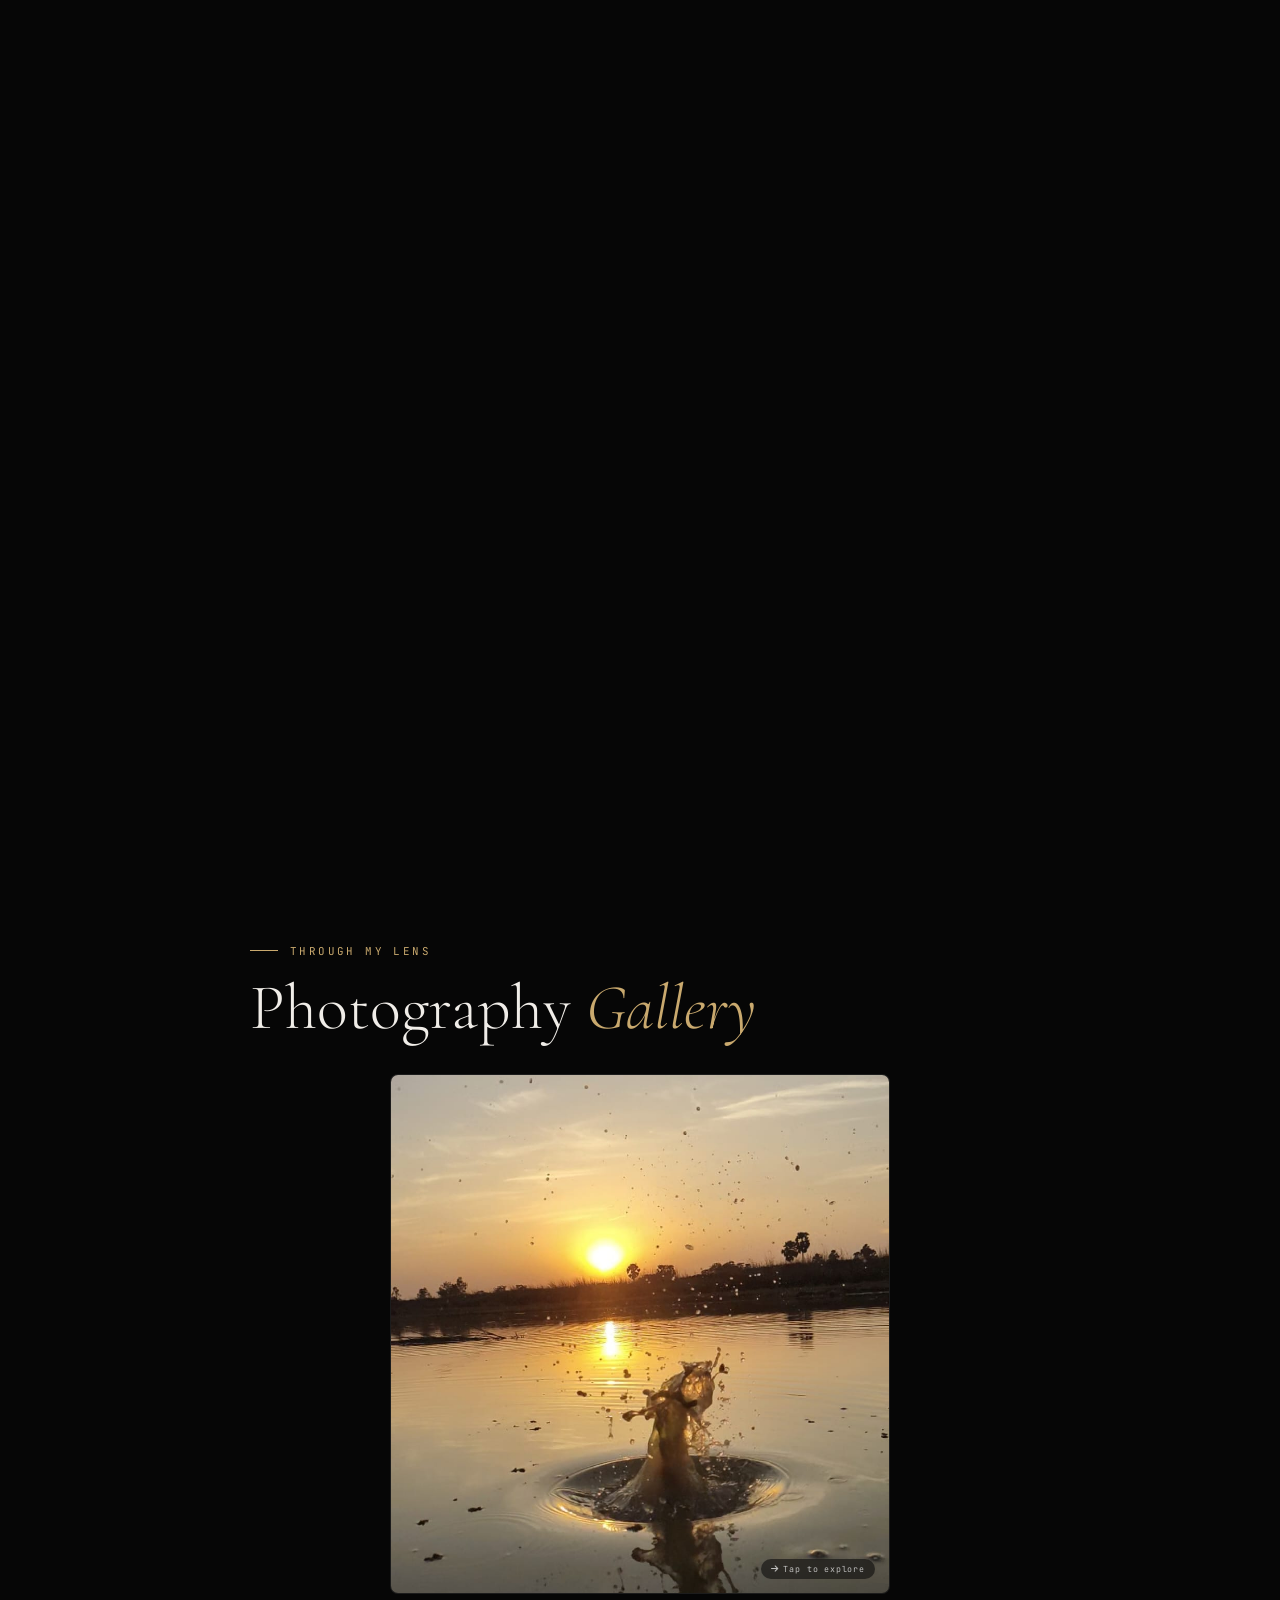
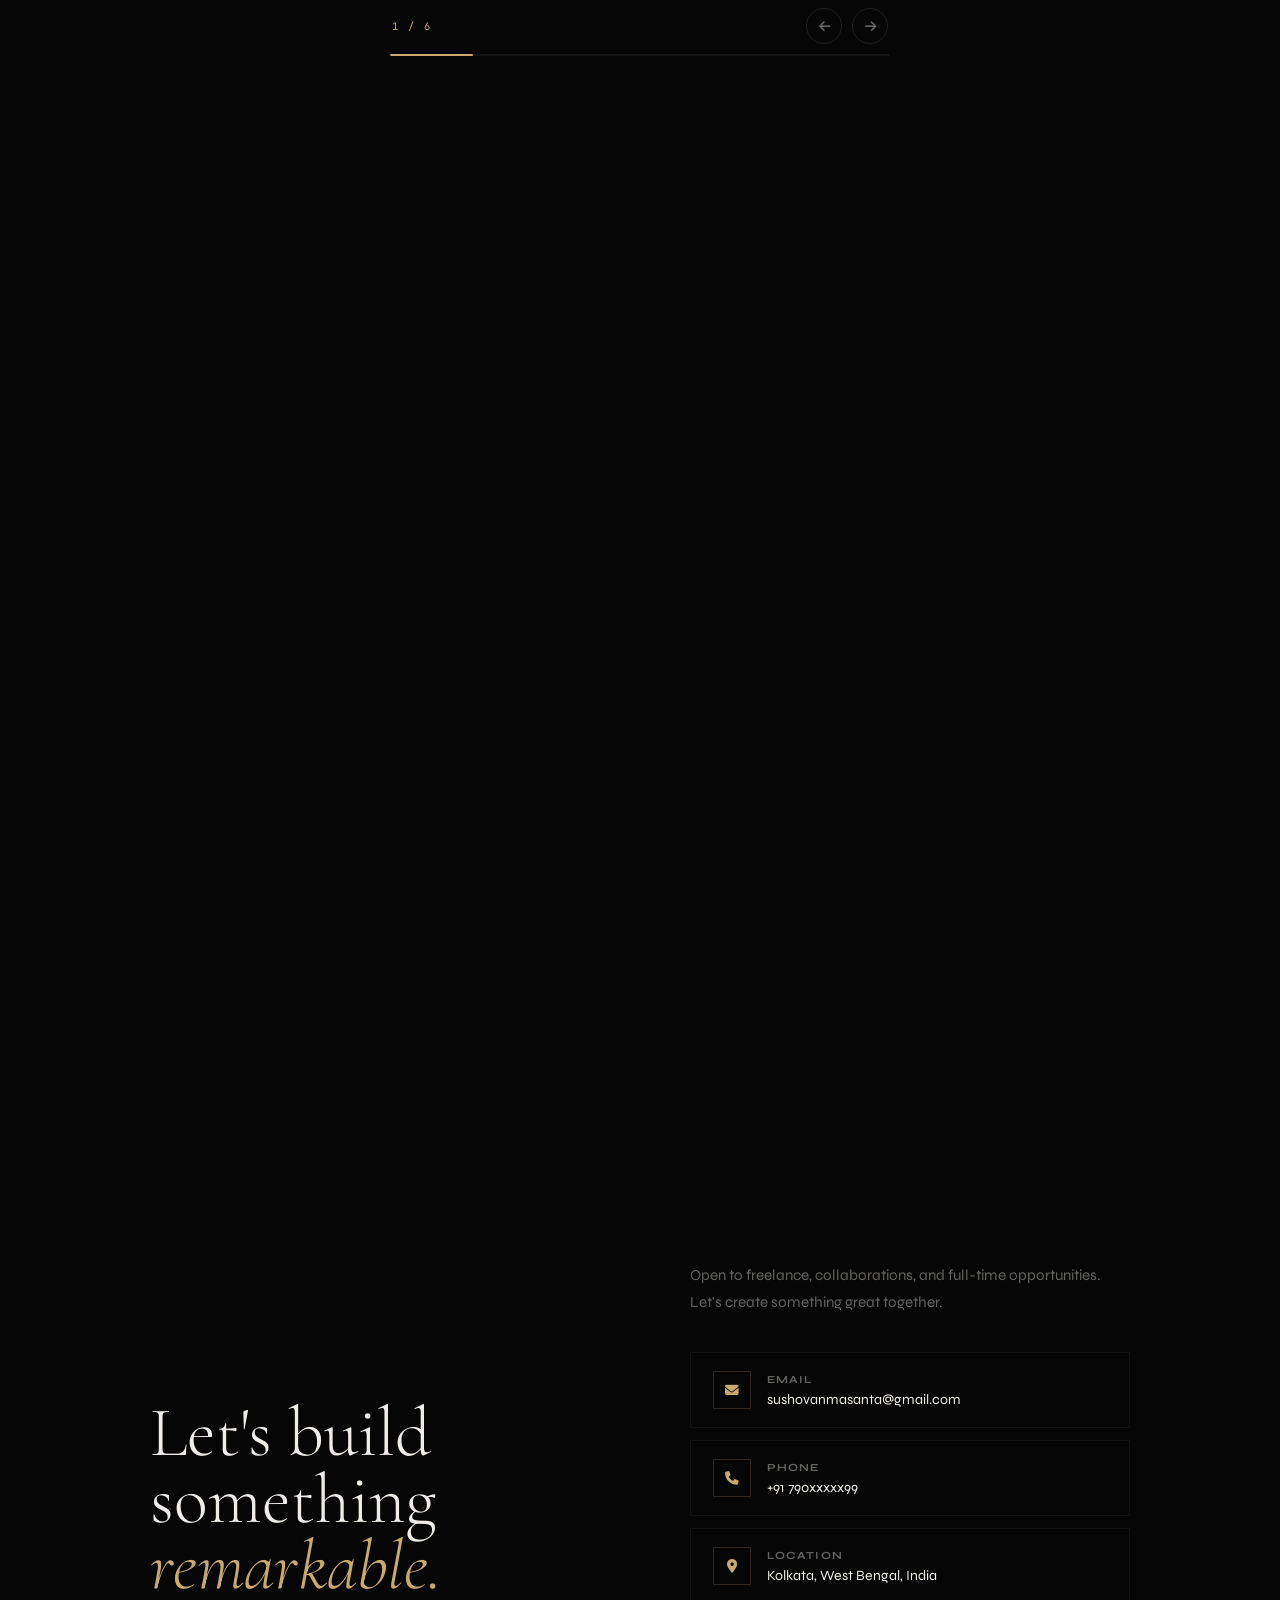
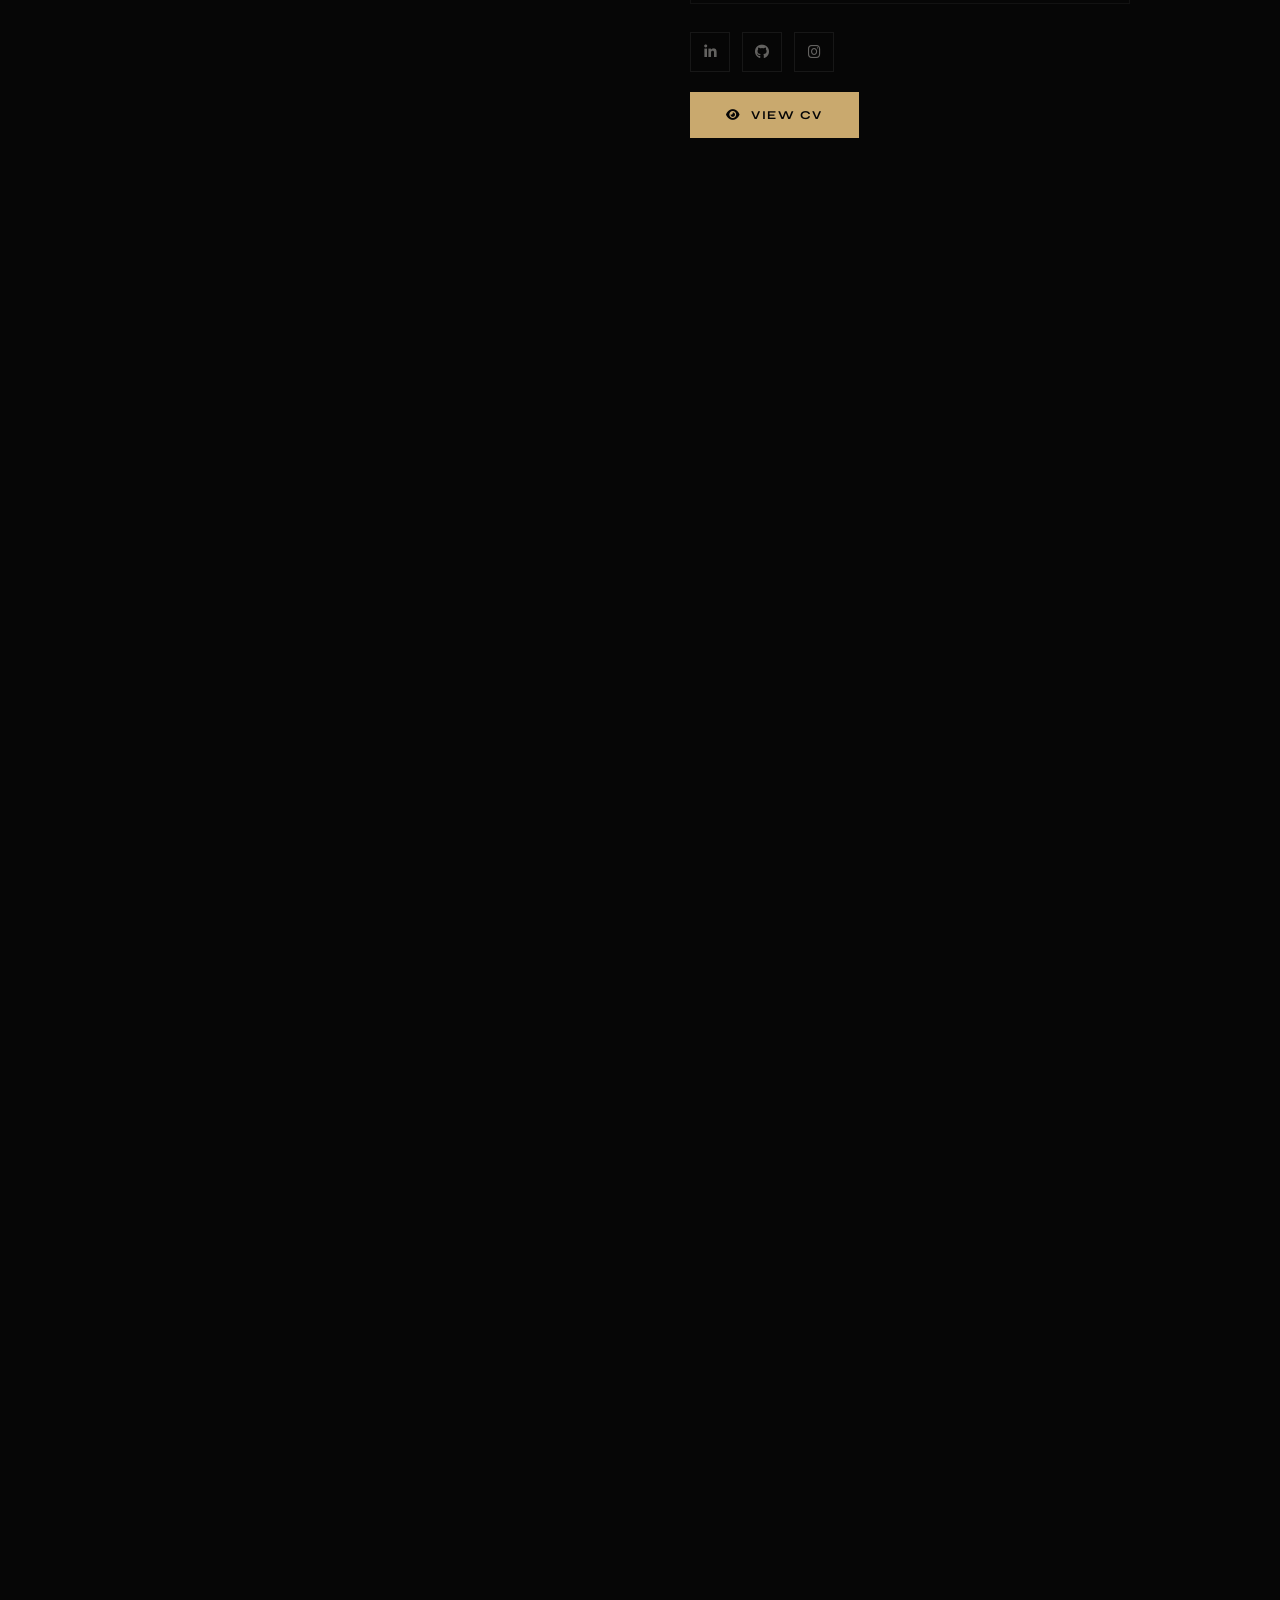
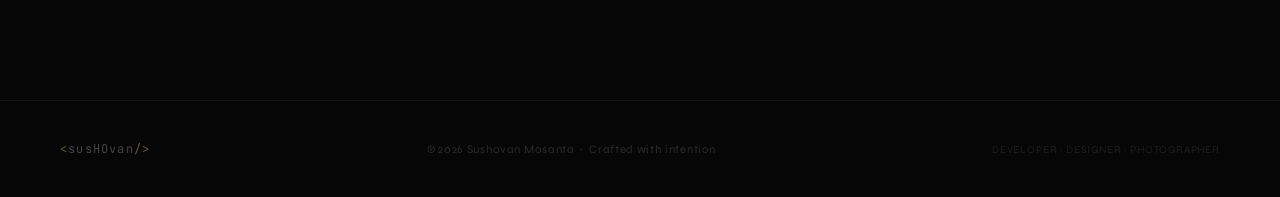
==== commit 4b4cc8c7: "Update index.html" ====
--- a/index.html
+++ b/index.html
@@ -132,7 +132,7 @@
         <div class="carousel-card">
           <div class="card-top bg-gradient-1"><i class="fas fa-shopping-cart"></i></div>
           <div class="card-bottom">
-            <div class="card-meta"><span>E-Commerce</span><span>2024</span></div>
+            <div class="card-meta"><span>E-Commerce</span><span>2025</span></div>
             <h3>UrMart</h3>
             <p>A modern full-stack e-commerce web application focused on performance, scalability, and clean user experience.</p>
             <div class="card-tags"><span>Next.js</span><span>Python</span><span>Full-Stack</span><span>Vercel</span></div>
@@ -146,7 +146,7 @@
         <div class="carousel-card">
           <div class="card-top bg-gradient-2"><i class="fas fa-laptop-code"></i></div>
           <div class="card-bottom">
-            <div class="card-meta"><span>Web Application</span><span>2024</span></div>
+            <div class="card-meta"><span>Web Application</span><span>2025</span></div>
             <h3>PrepMate</h3>
             <p>An AI-powered interview preparation platform providing mock interviews, real-time feedback, and personalized learning paths.</p>
             <div class="card-tags"><span>Next.js</span><span>AI/ML</span><span>TypeScript</span></div>
@@ -160,7 +160,7 @@
         <div class="carousel-card">
           <div class="card-top bg-gradient-3"><i class="fas fa-book"></i></div>
           <div class="card-bottom">
-            <div class="card-meta"><span>Management System</span><span>2024</span></div>
+            <div class="card-meta"><span>Management System</span><span>2026</span></div>
             <h3>BoiGhor</h3>
             <p>A full-stack Library Management System with authentication, book management, and PDF handling features.</p>
             <div class="card-tags"><span>React</span><span>Node.js</span><span>MySQL</span></div>
@@ -179,7 +179,7 @@
             <div class="card-tags"><span>JavaScript</span><span>WebSockets</span></div>
             <div class="card-links">
               <a href="https://github.com/sushovancpp/Relay" target="_blank"><i class="fab fa-github"></i> Source Code</a>
-              <a href="https://relay.vercel.app" target="_blank"><i class="fas fa-external-link-alt"></i> Live Demo</a>
+              <a href="https://rrelayy.vercel.app" target="_blank"><i class="fas fa-external-link-alt"></i> Live Demo</a>
             </div>
           </div>
         </div>
@@ -187,7 +187,7 @@
         <div class="carousel-card">
           <div class="card-top bg-gradient-5"><i class="fas fa-image"></i></div>
           <div class="card-bottom">
-            <div class="card-meta"><span>Frontend UI</span><span>2024</span></div>
+            <div class="card-meta"><span>Frontend UI</span><span>2025</span></div>
             <h3>ChobiGhor</h3>
             <p>An improved and extended version of a JavaScript project with better structure and cleaner code.</p>
             <div class="card-tags"><span>JavaScript</span><span>Refactoring</span></div>
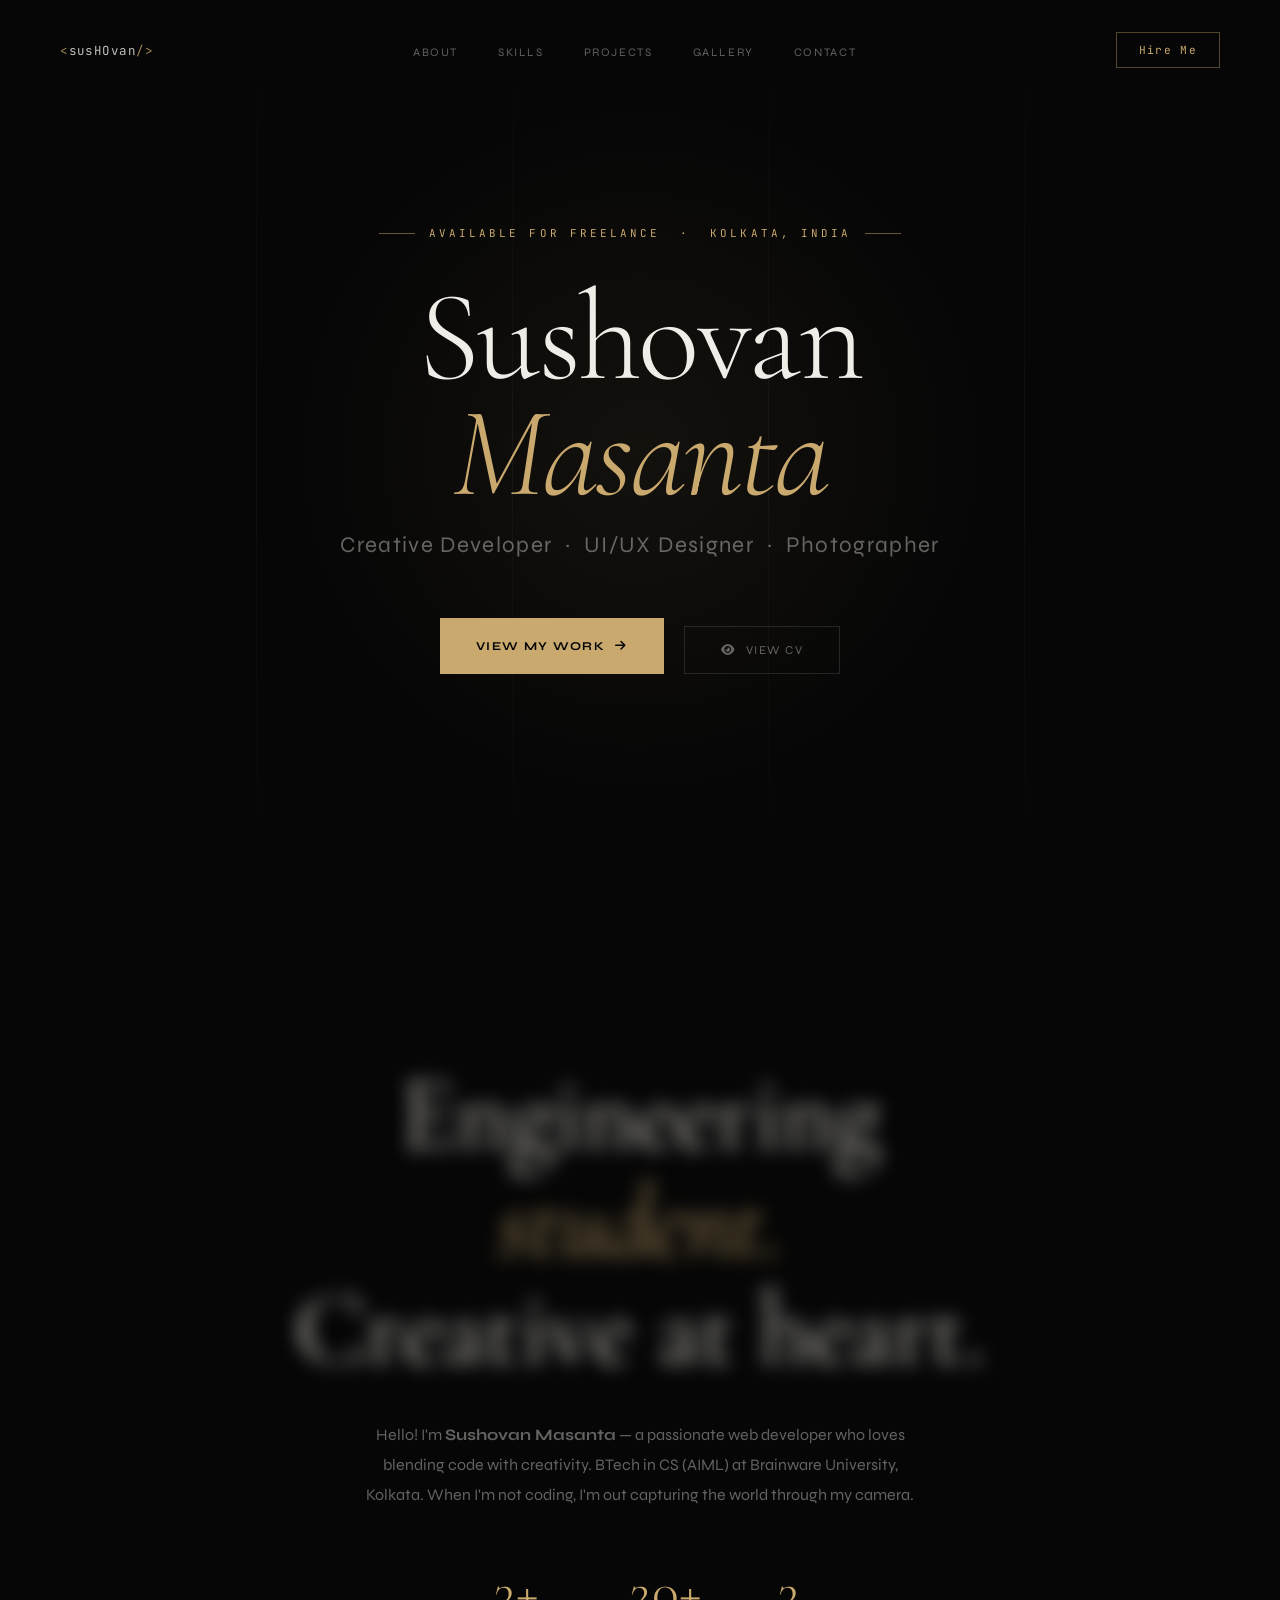
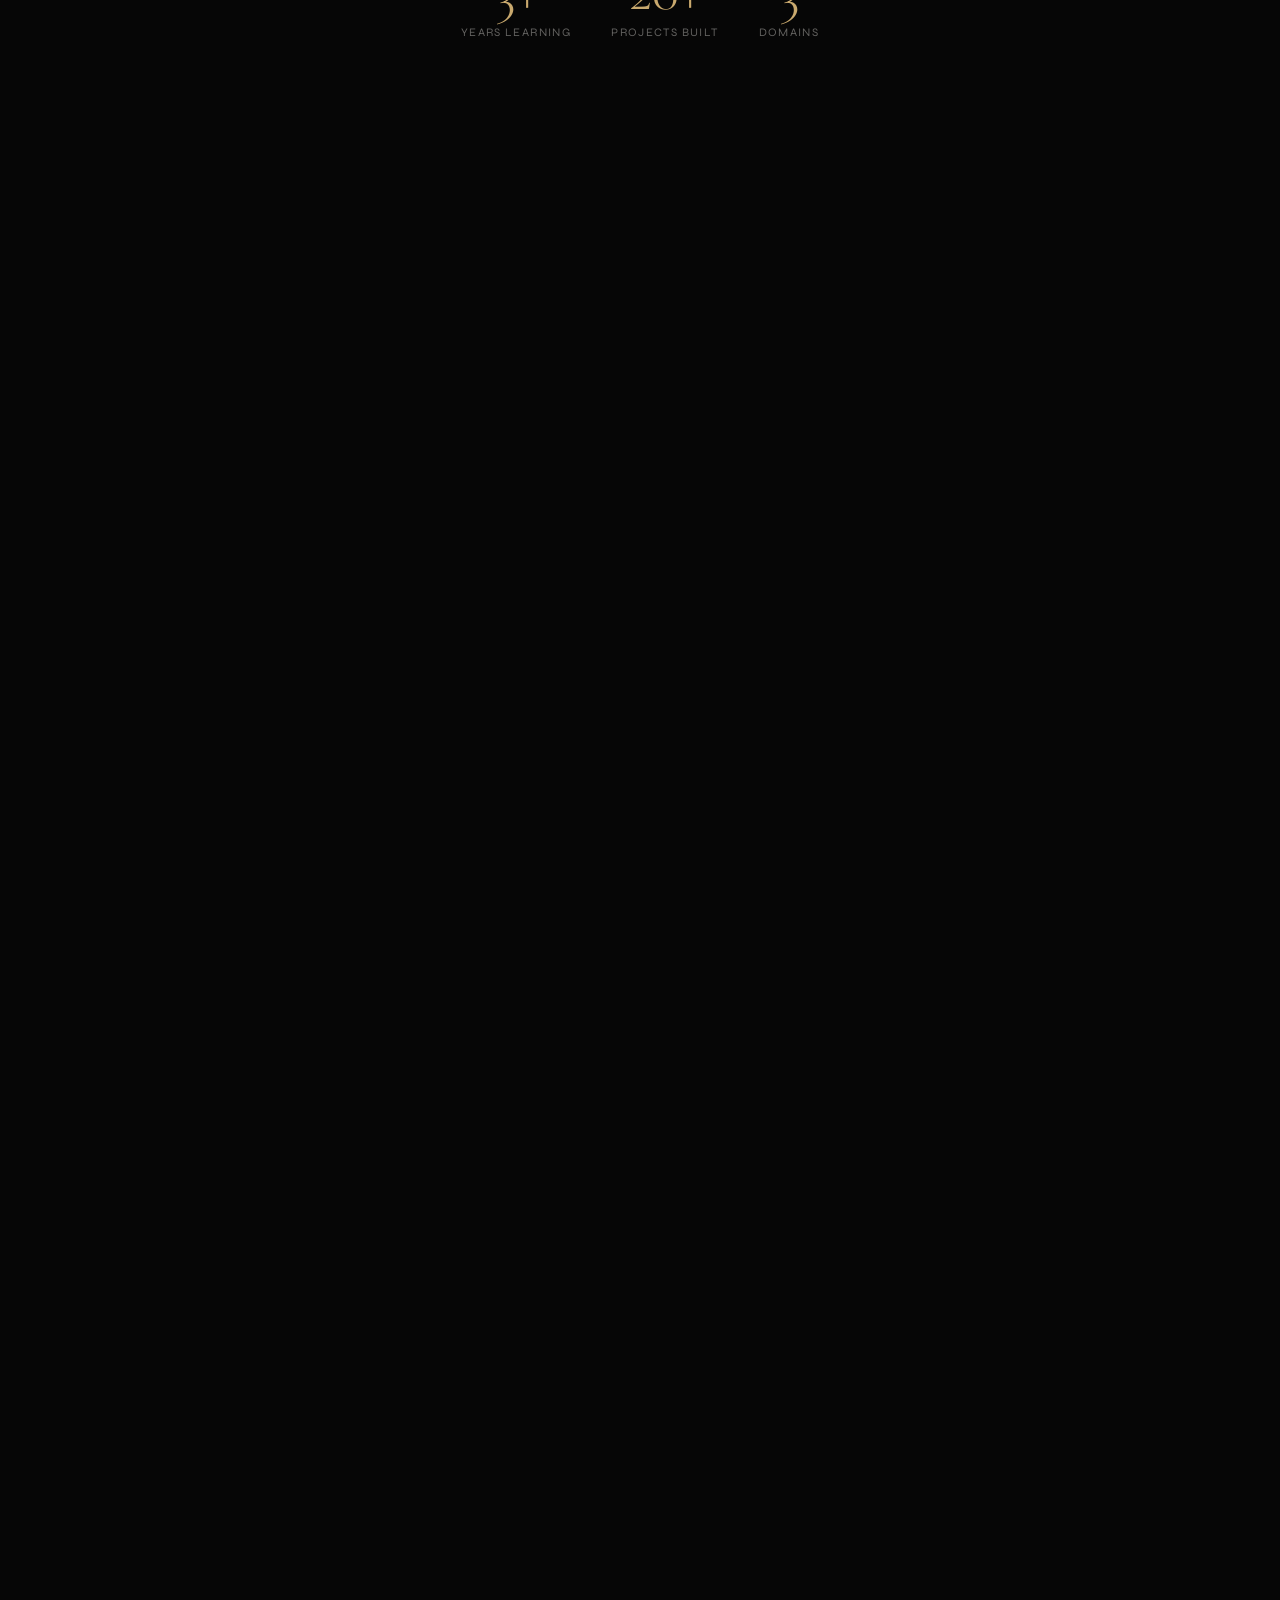
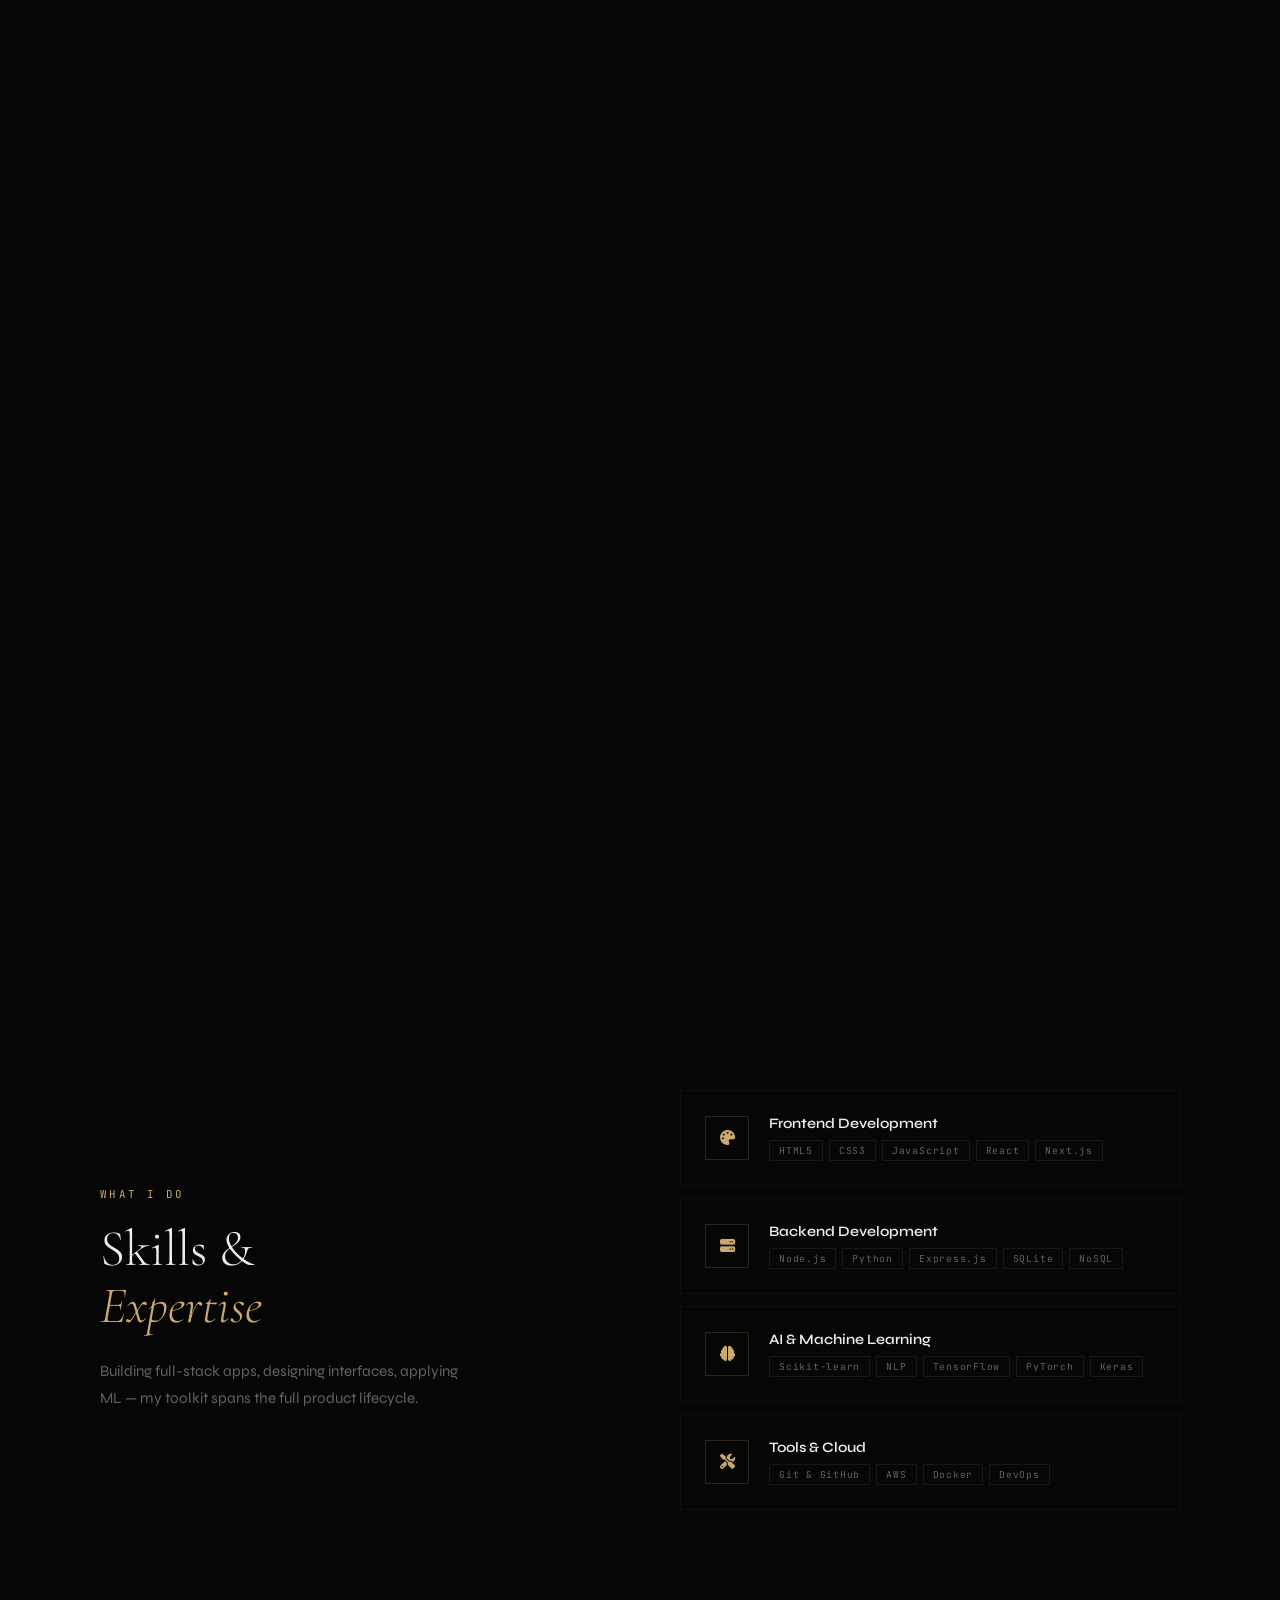
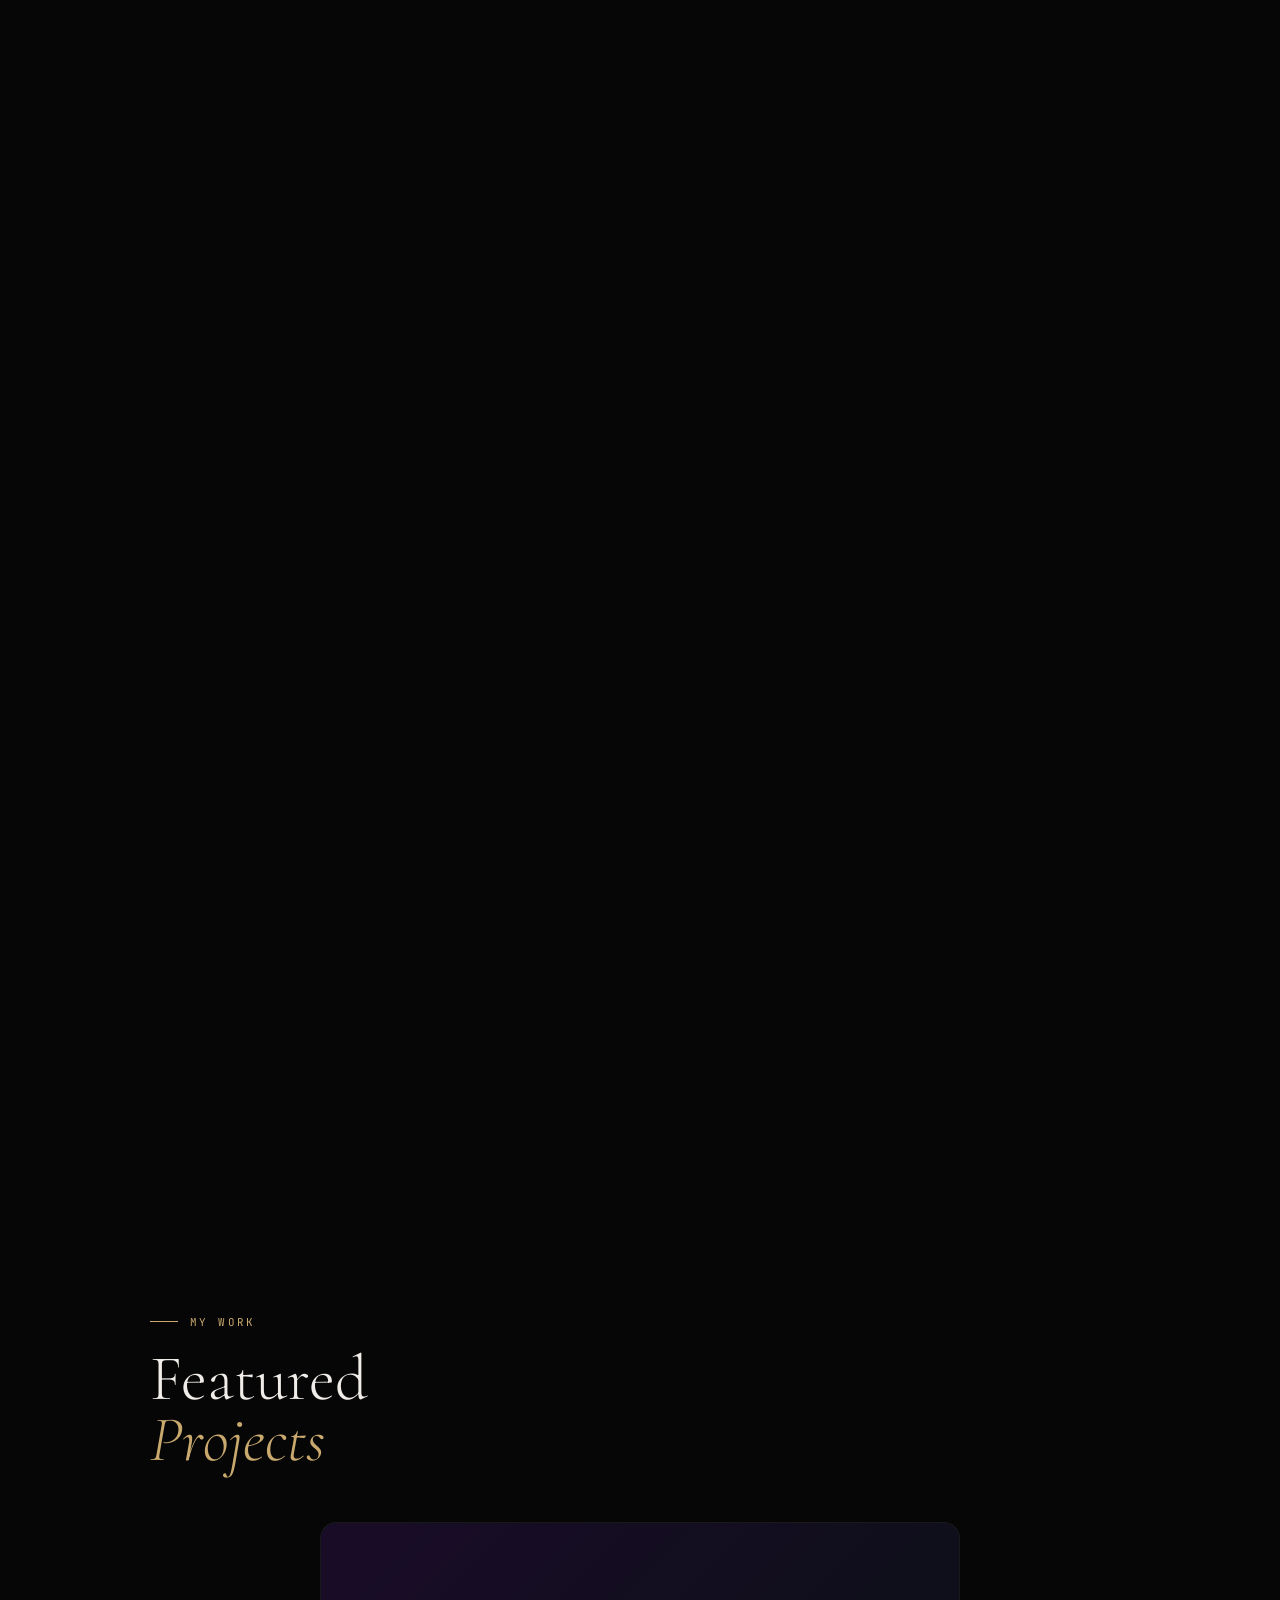
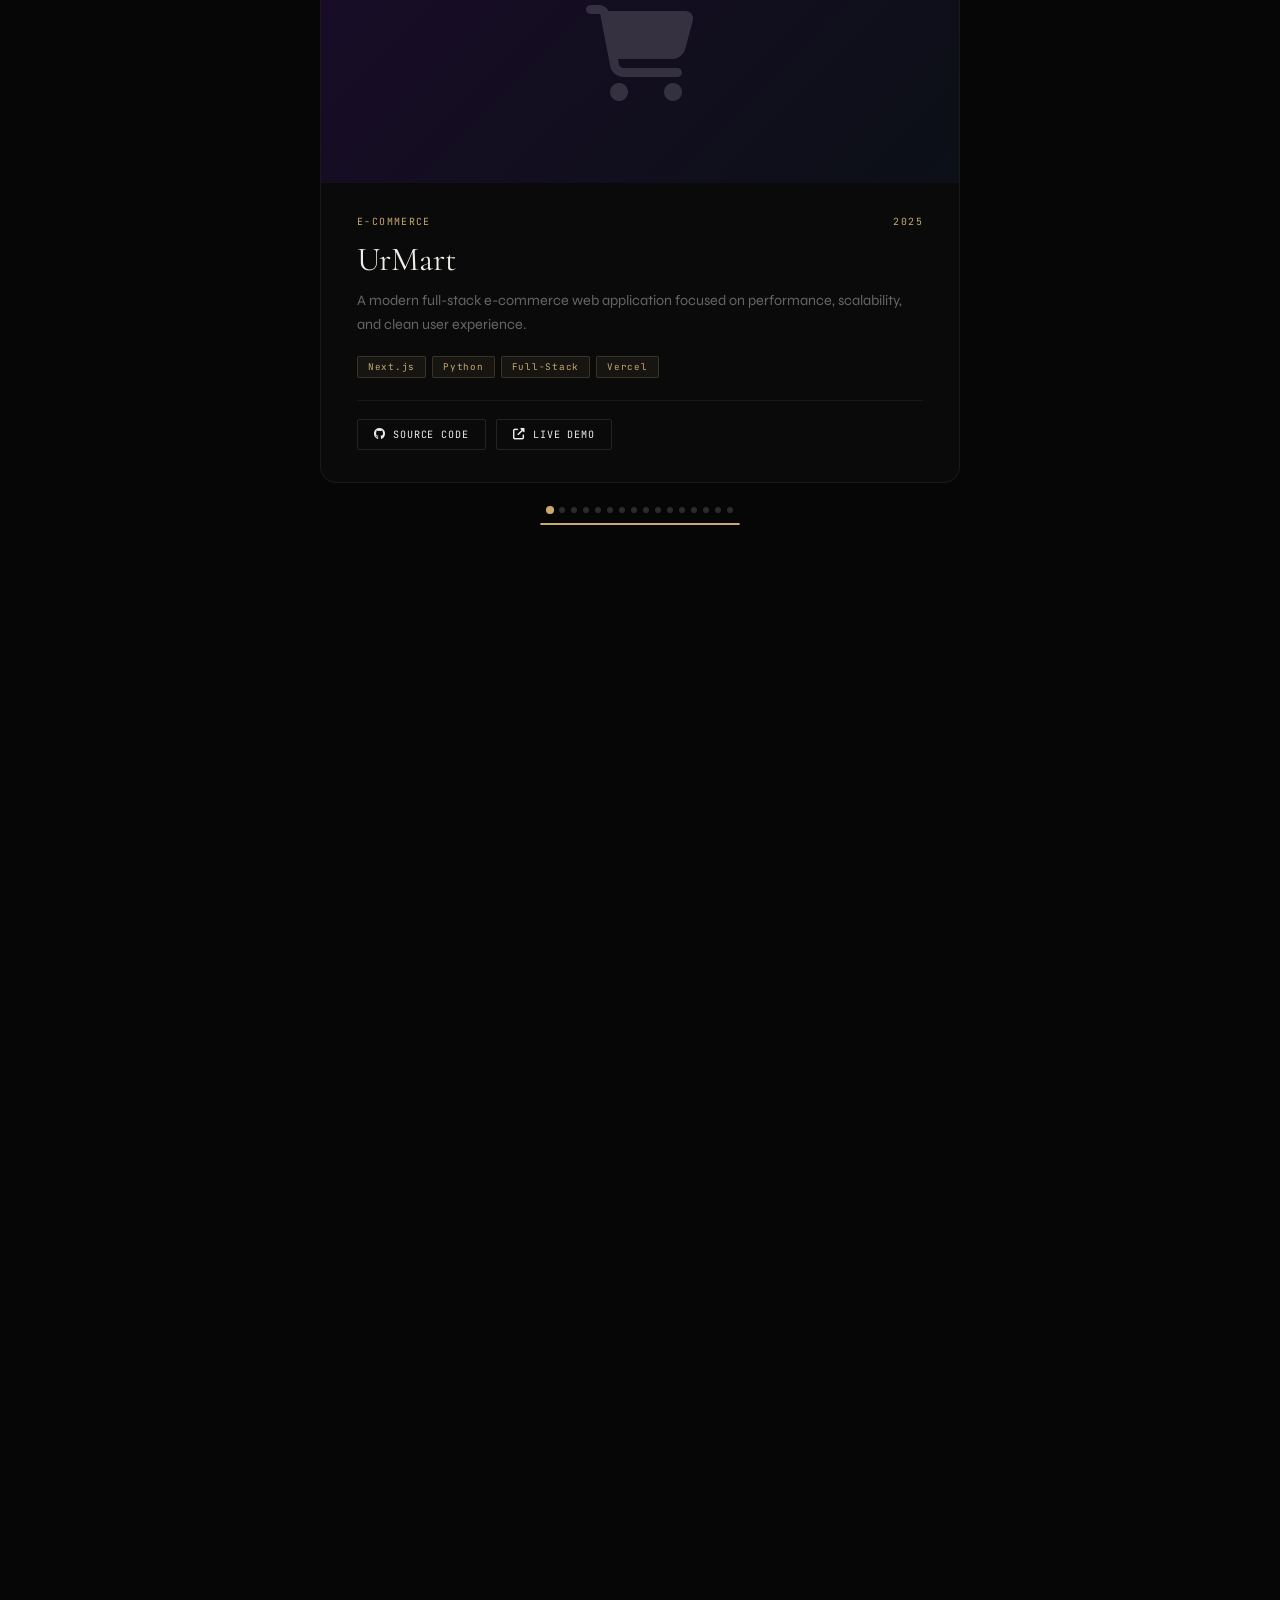
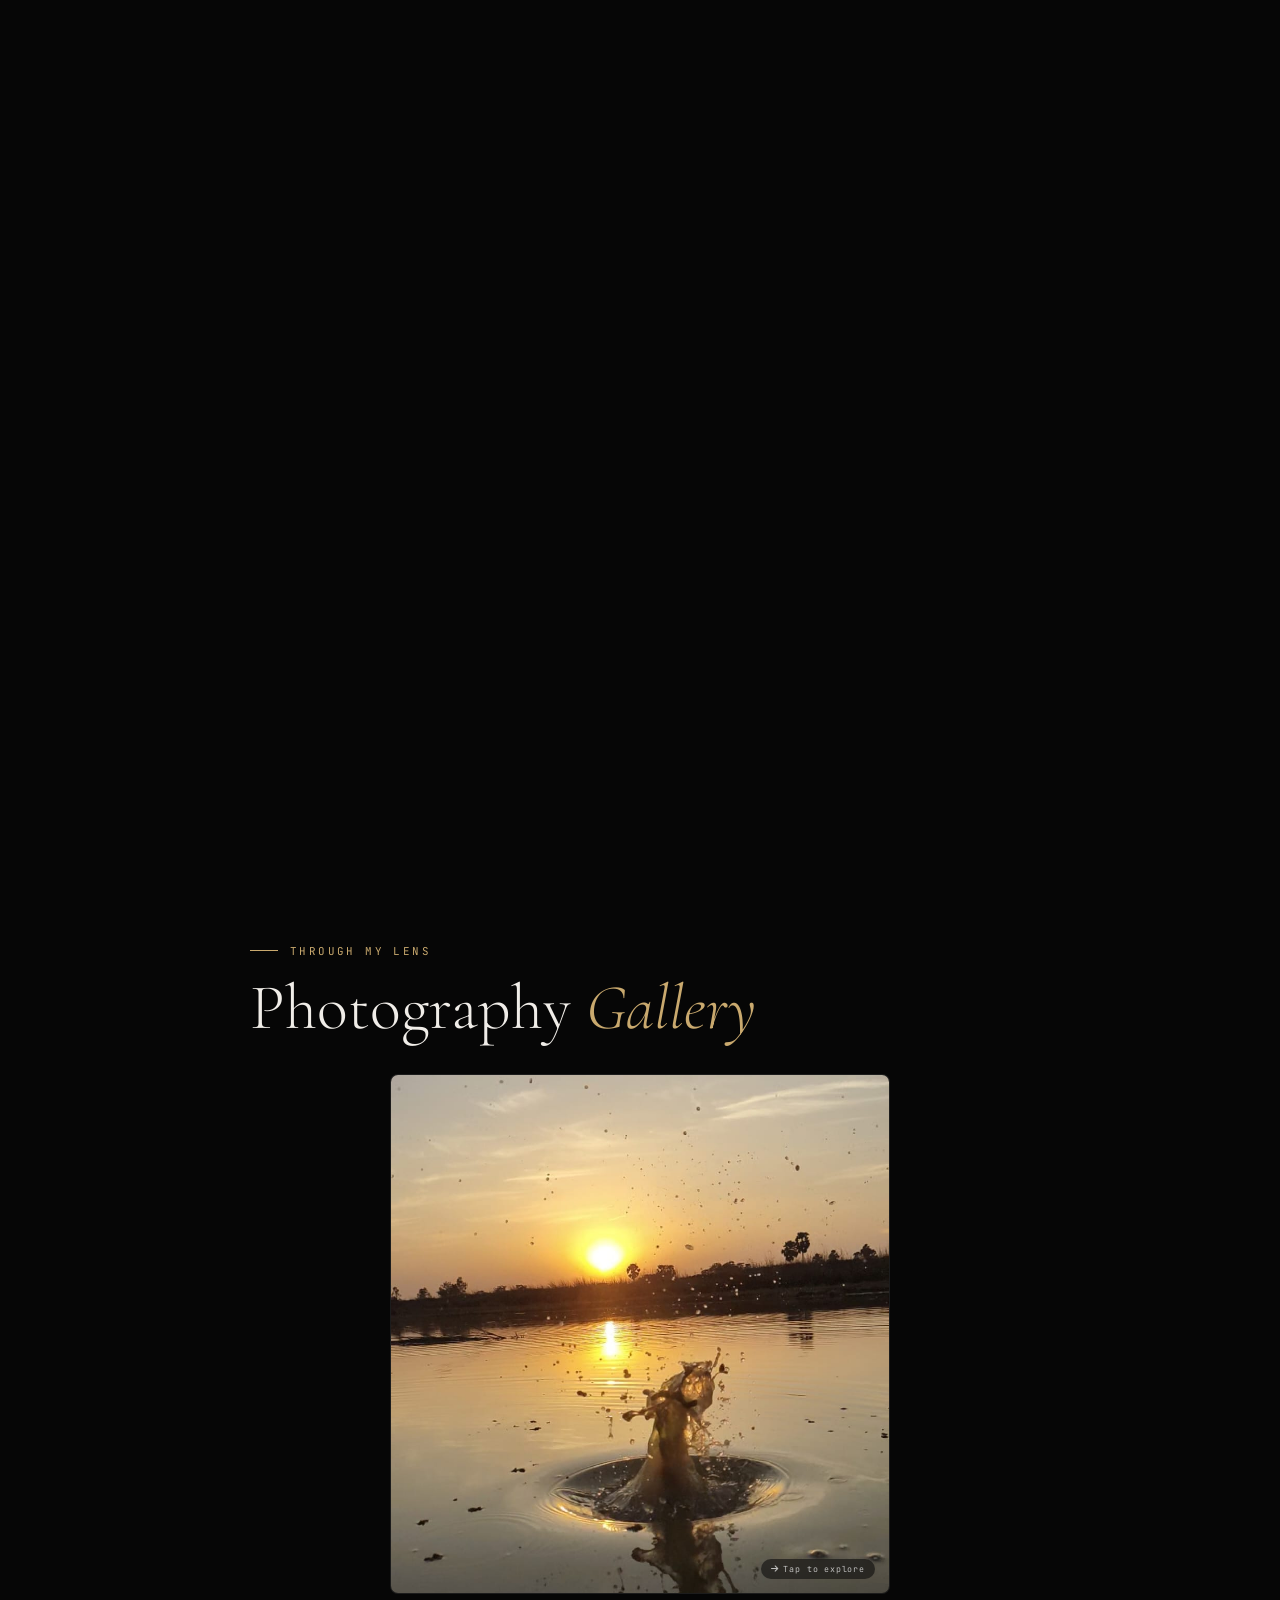
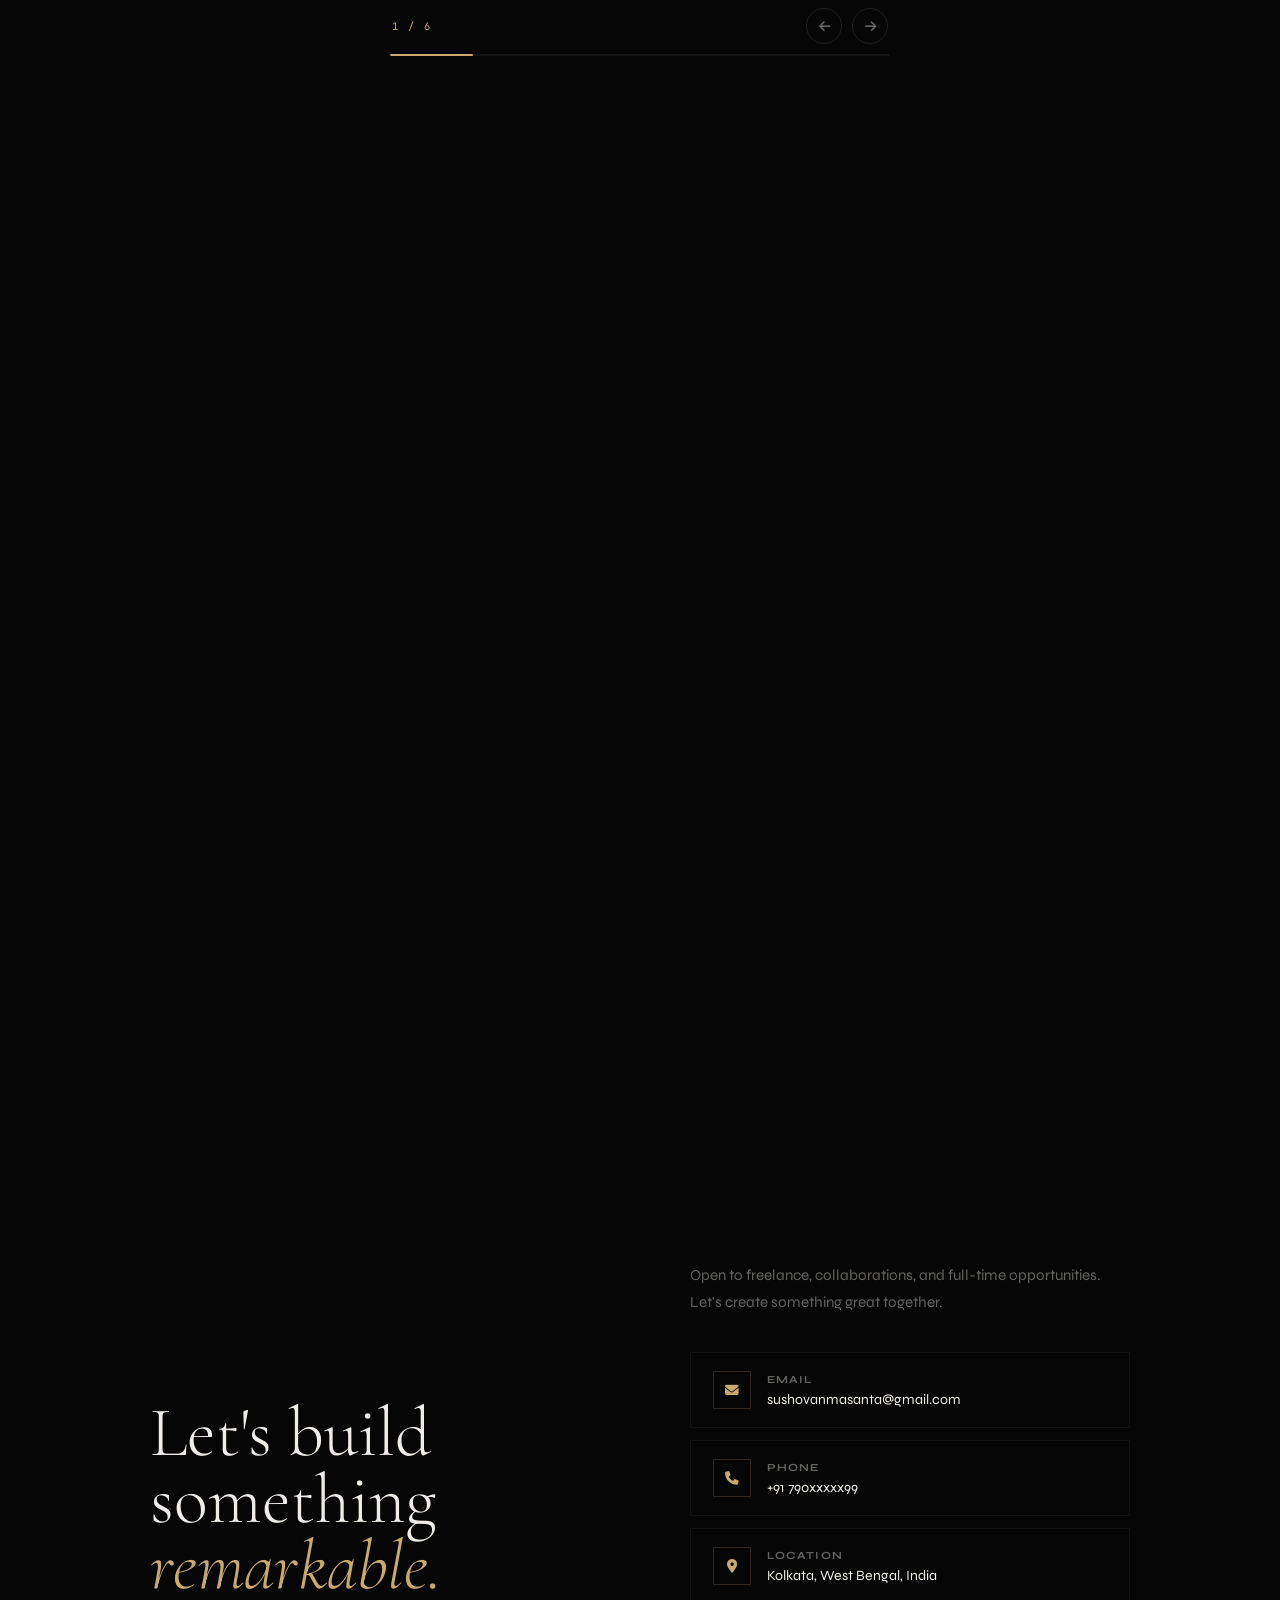
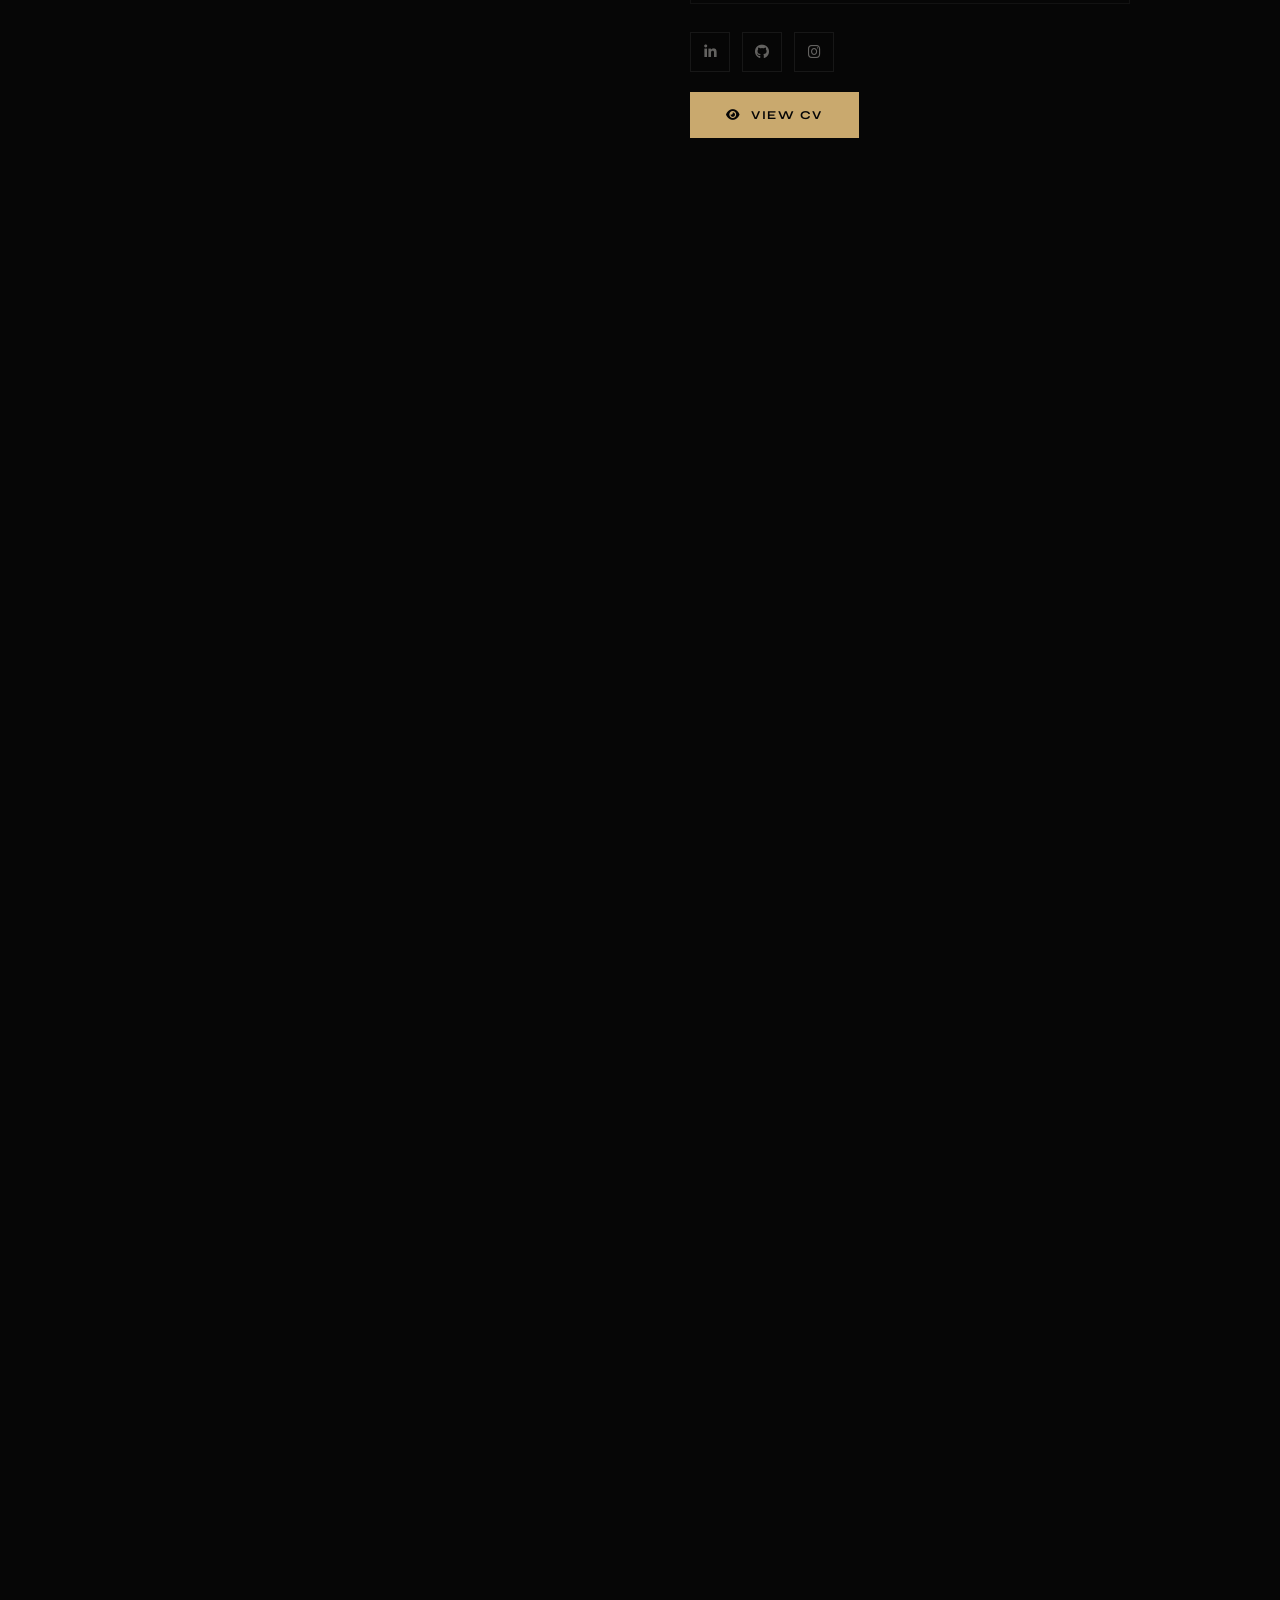
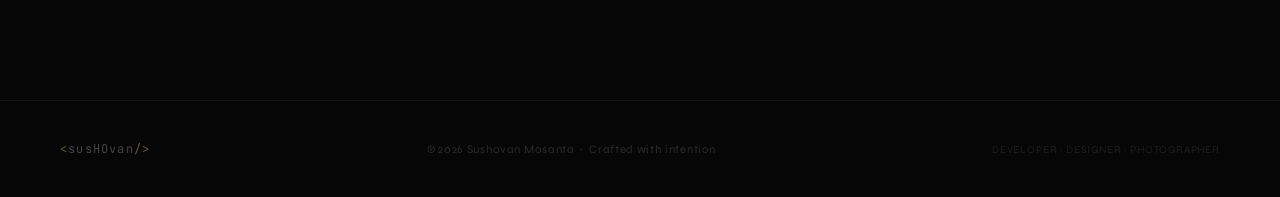
==== commit d278763b: "Update index.html" ====
--- a/index.html
+++ b/index.html
@@ -60,7 +60,7 @@
       <p class="hero-tagline">Creative Developer &nbsp;·&nbsp; UI/UX Designer &nbsp;·&nbsp; Photographer</p>
       <div class="hero-actions">
         <a href="projects.html" class="btn-gold">View My Work <i class="fas fa-arrow-right"></i></a>
-        <a href="#ch-contact" class="btn-border">Get In Touch</a>
+        <a href="https://drive.google.com/file/d/1FqUendbYcz2VGKgzKd31PB6QH8QBdALB/view" class="btn-border" target="_blank" style="margin-top:8px;display:inline-flex;align-self:flex-start"><i class="fas fa-eye"></i> View CV</a>
       </div>
     </div>
   </section>
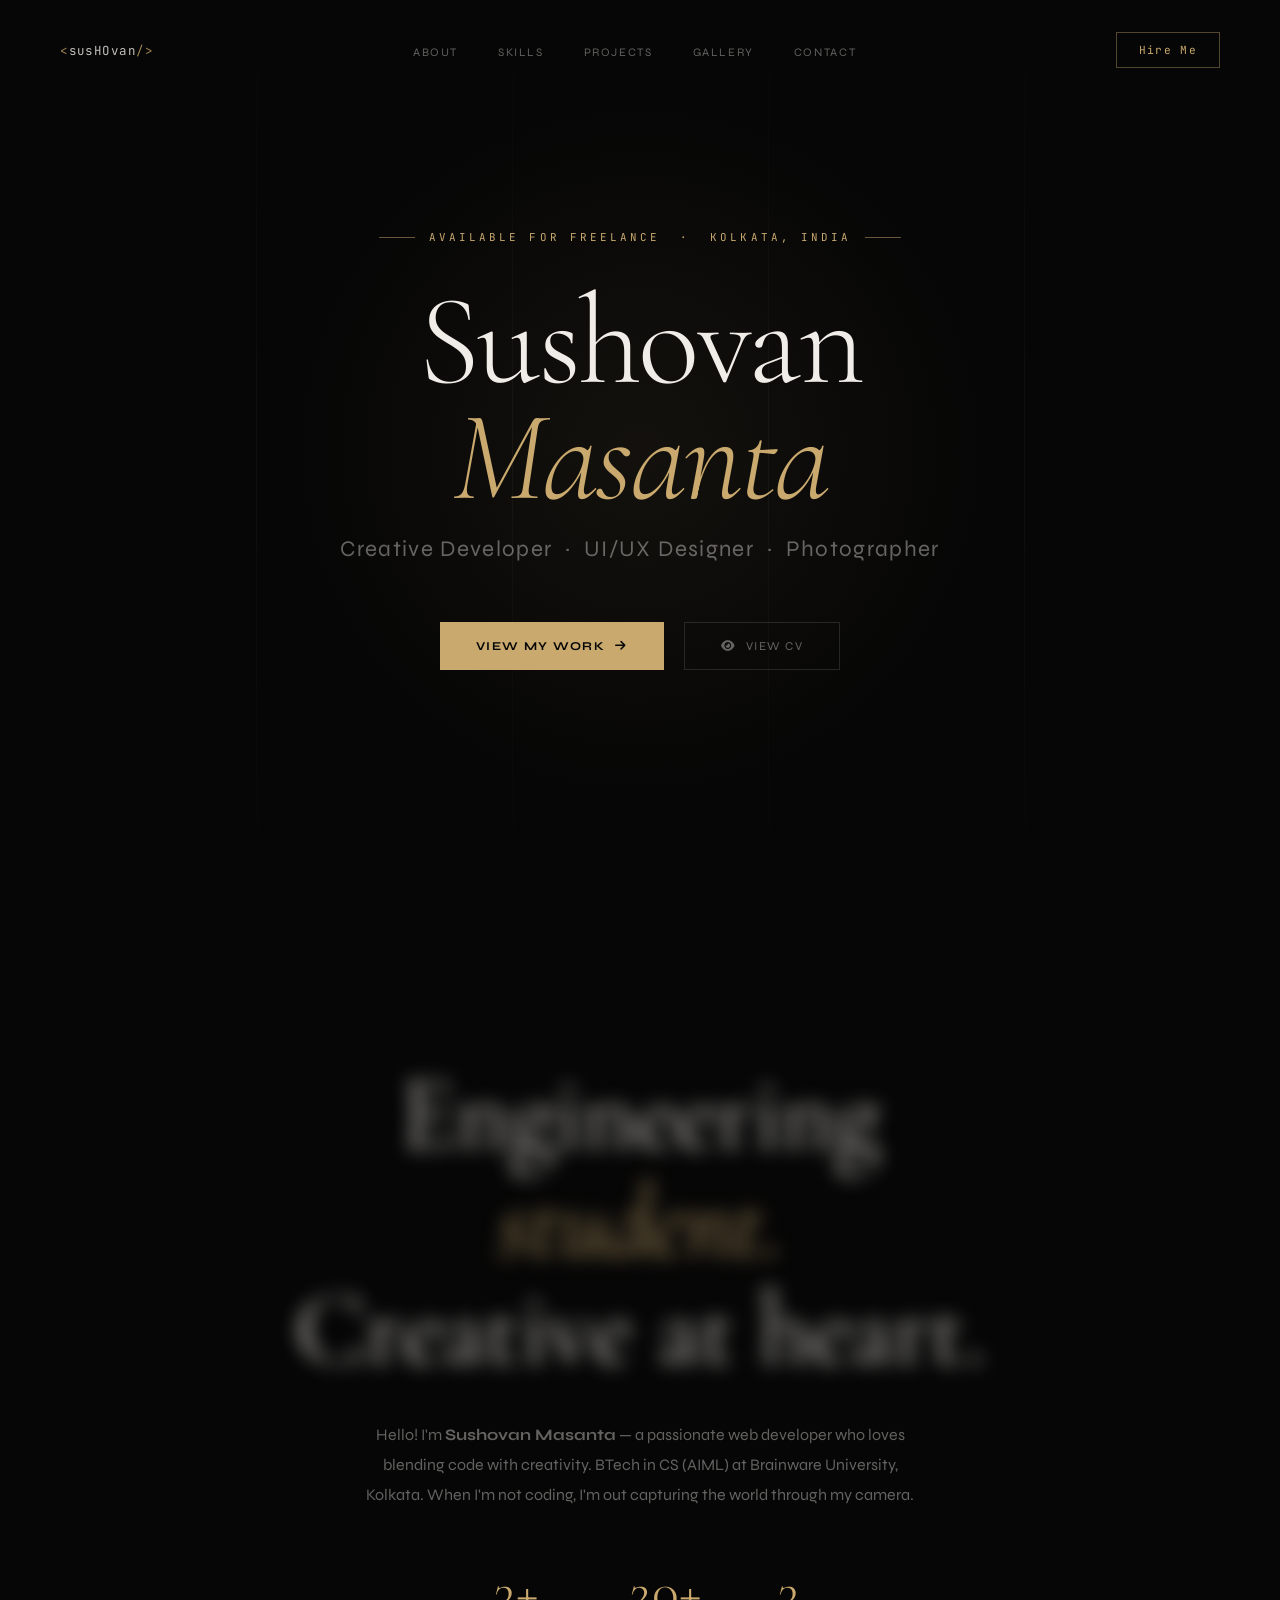
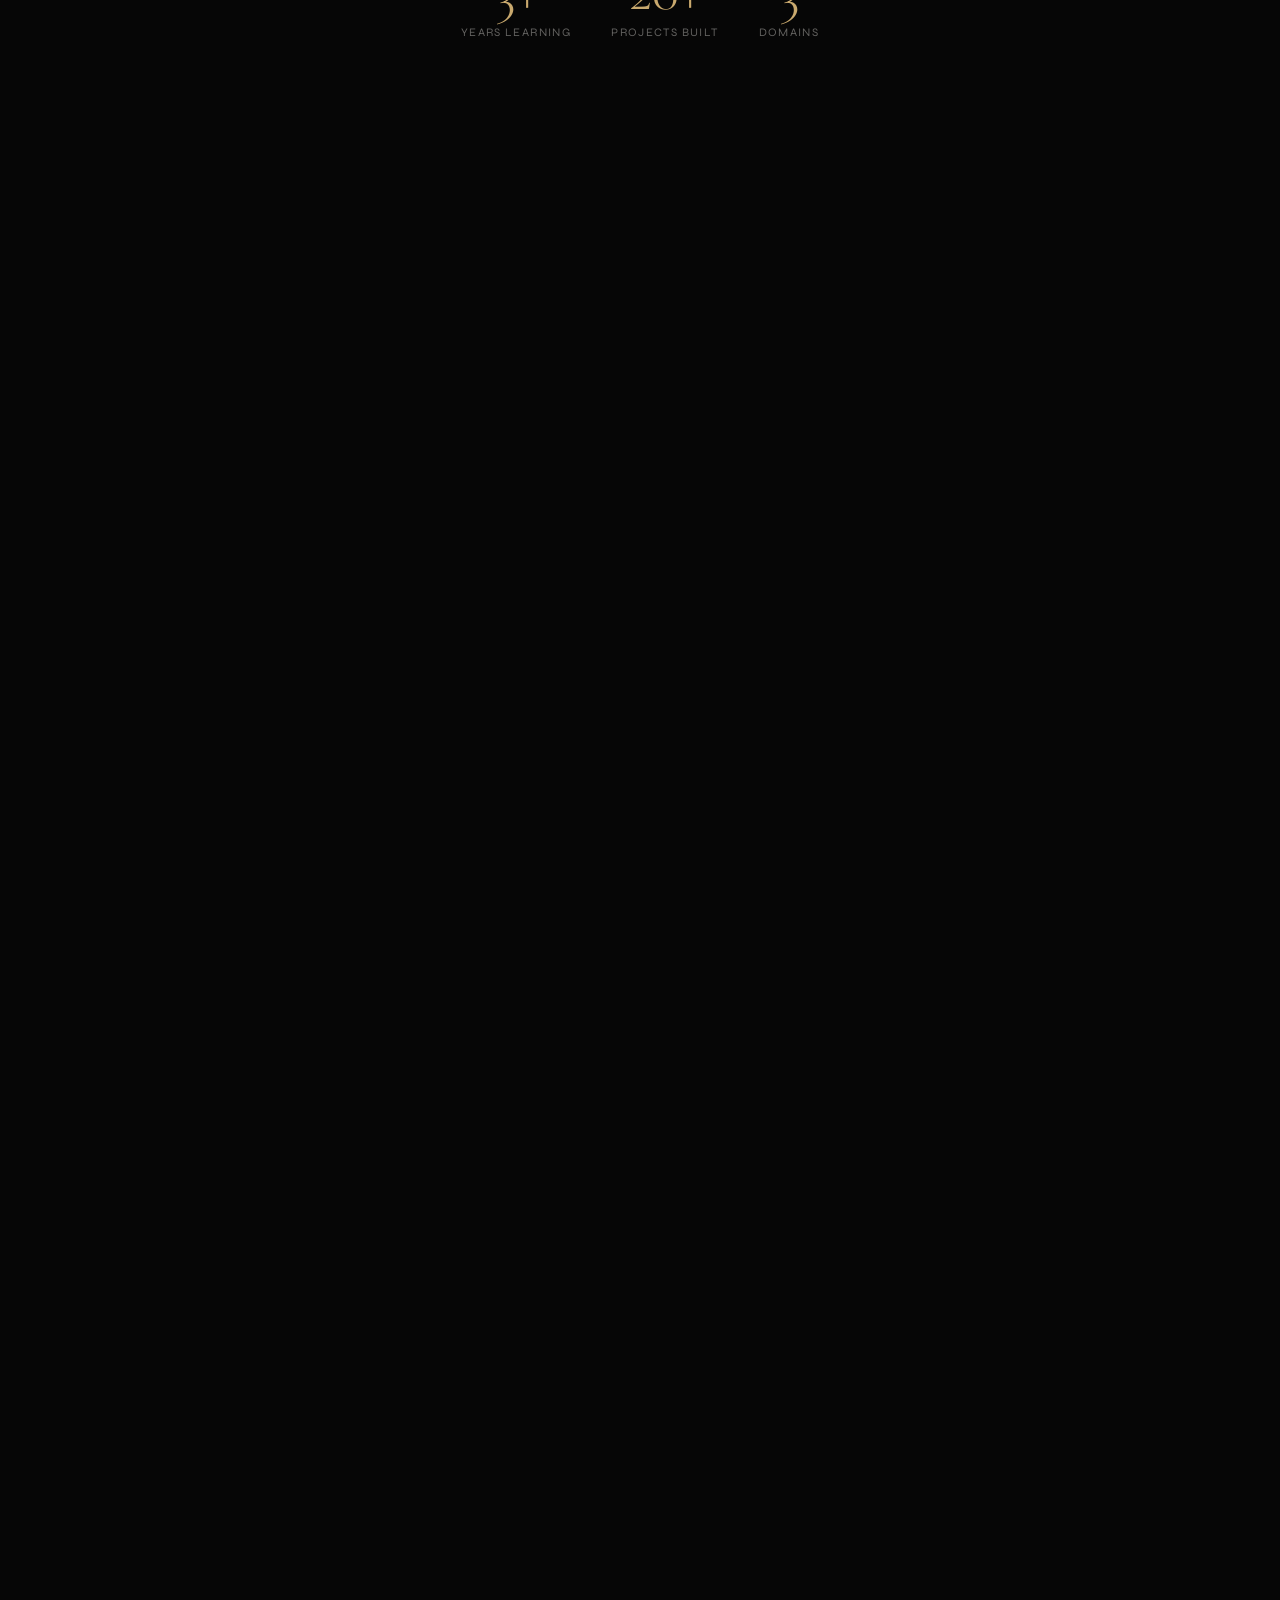
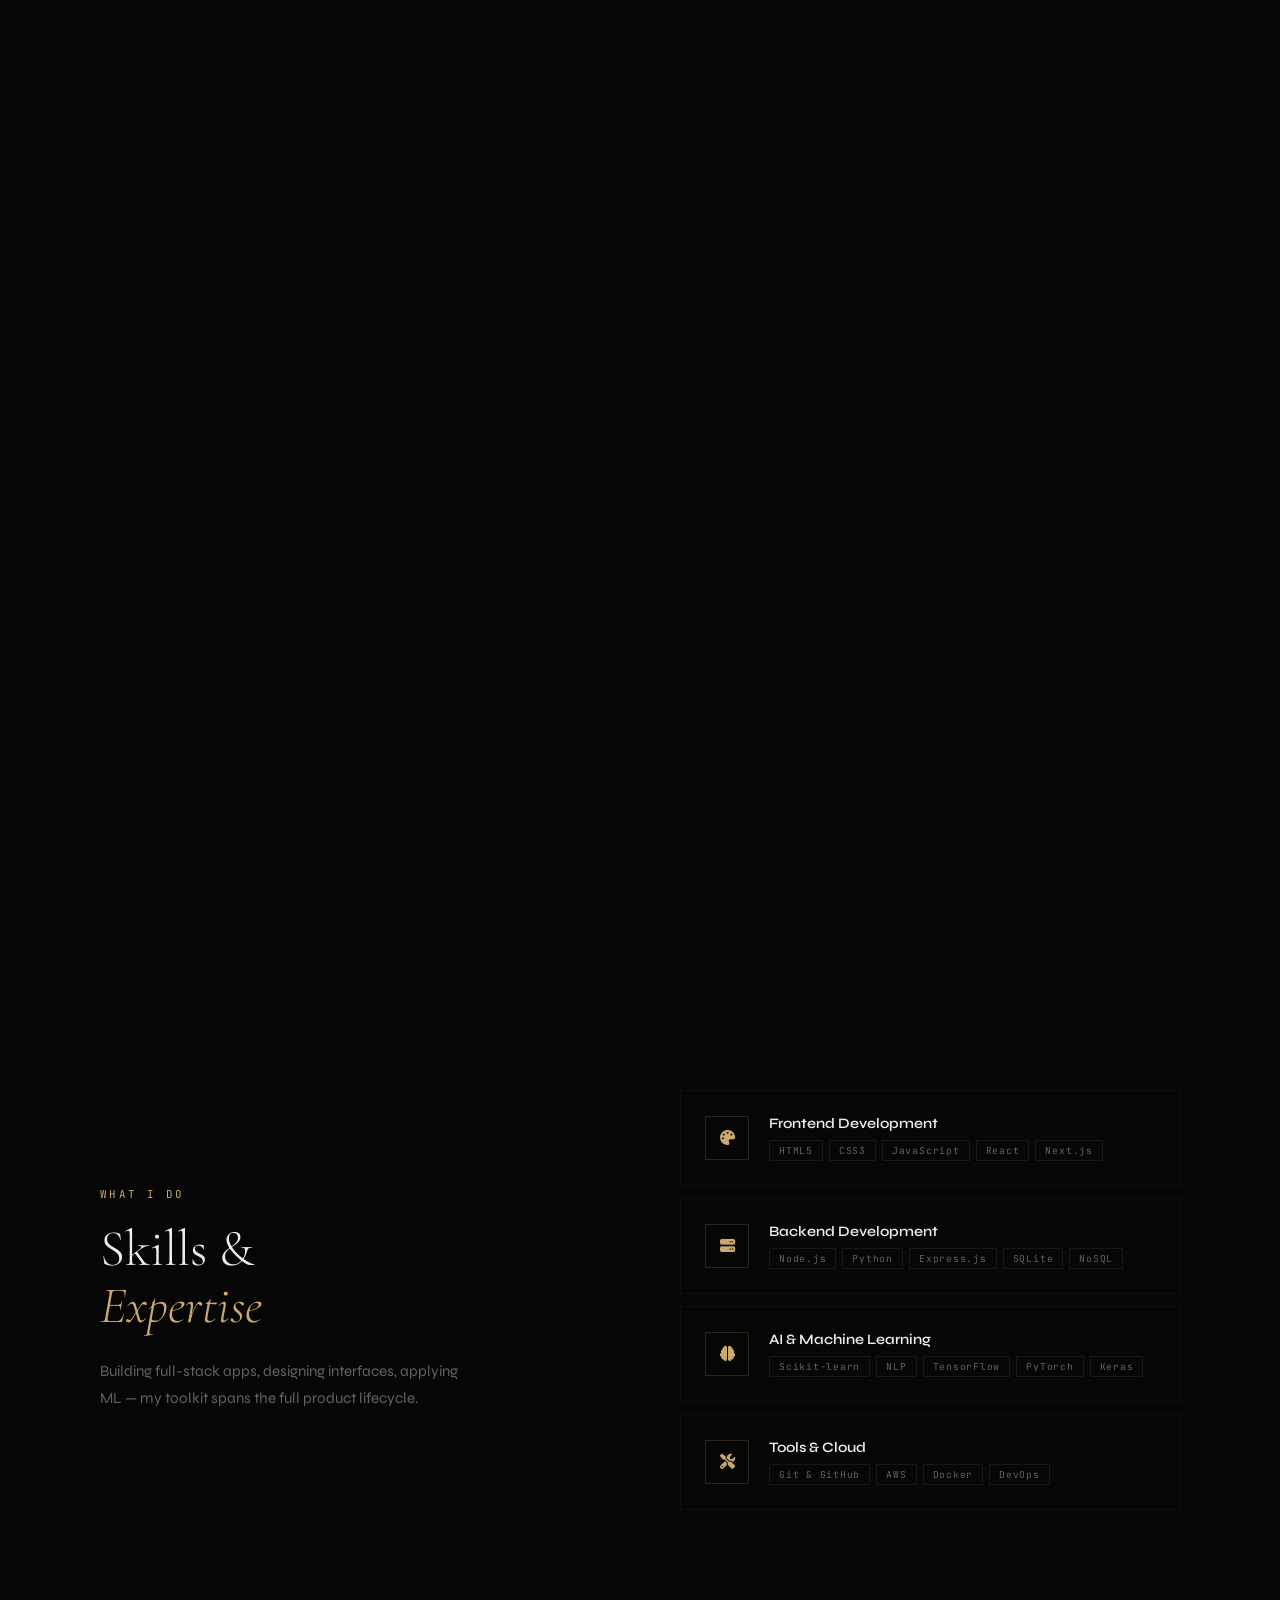
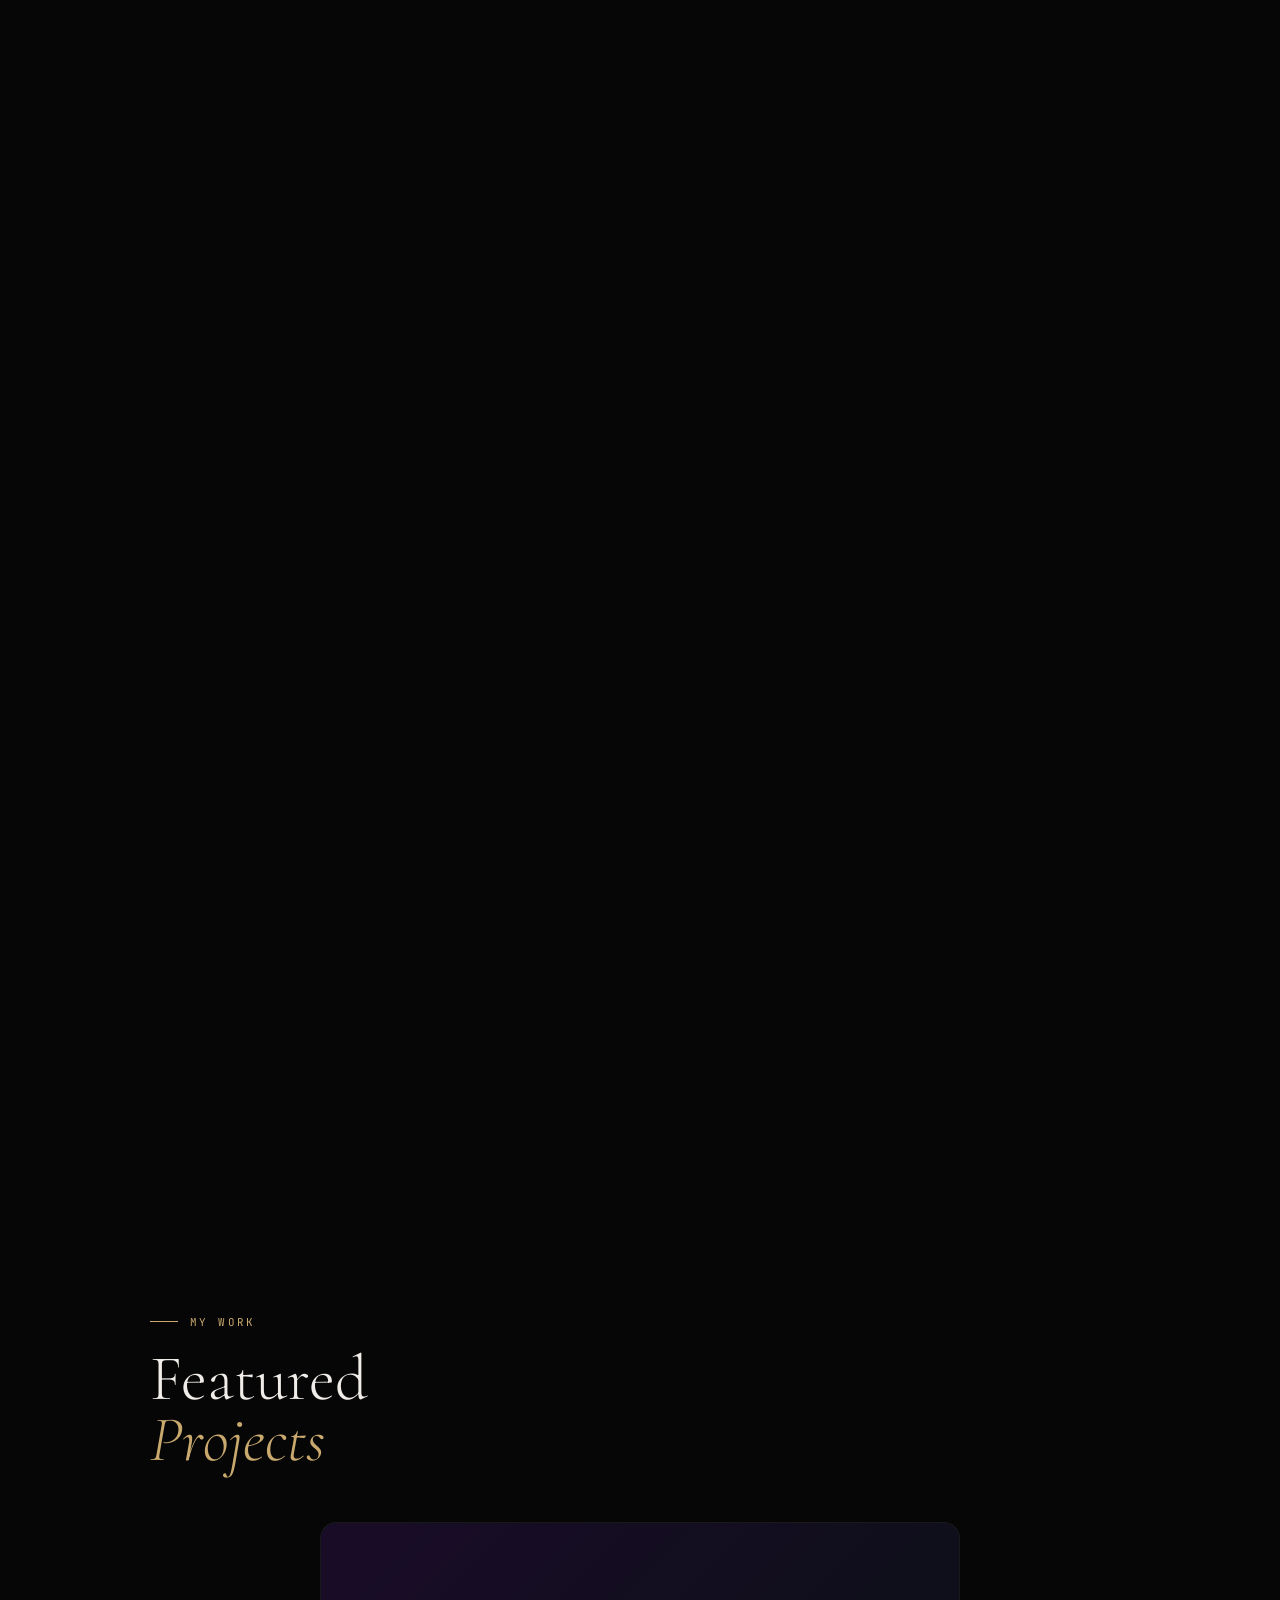
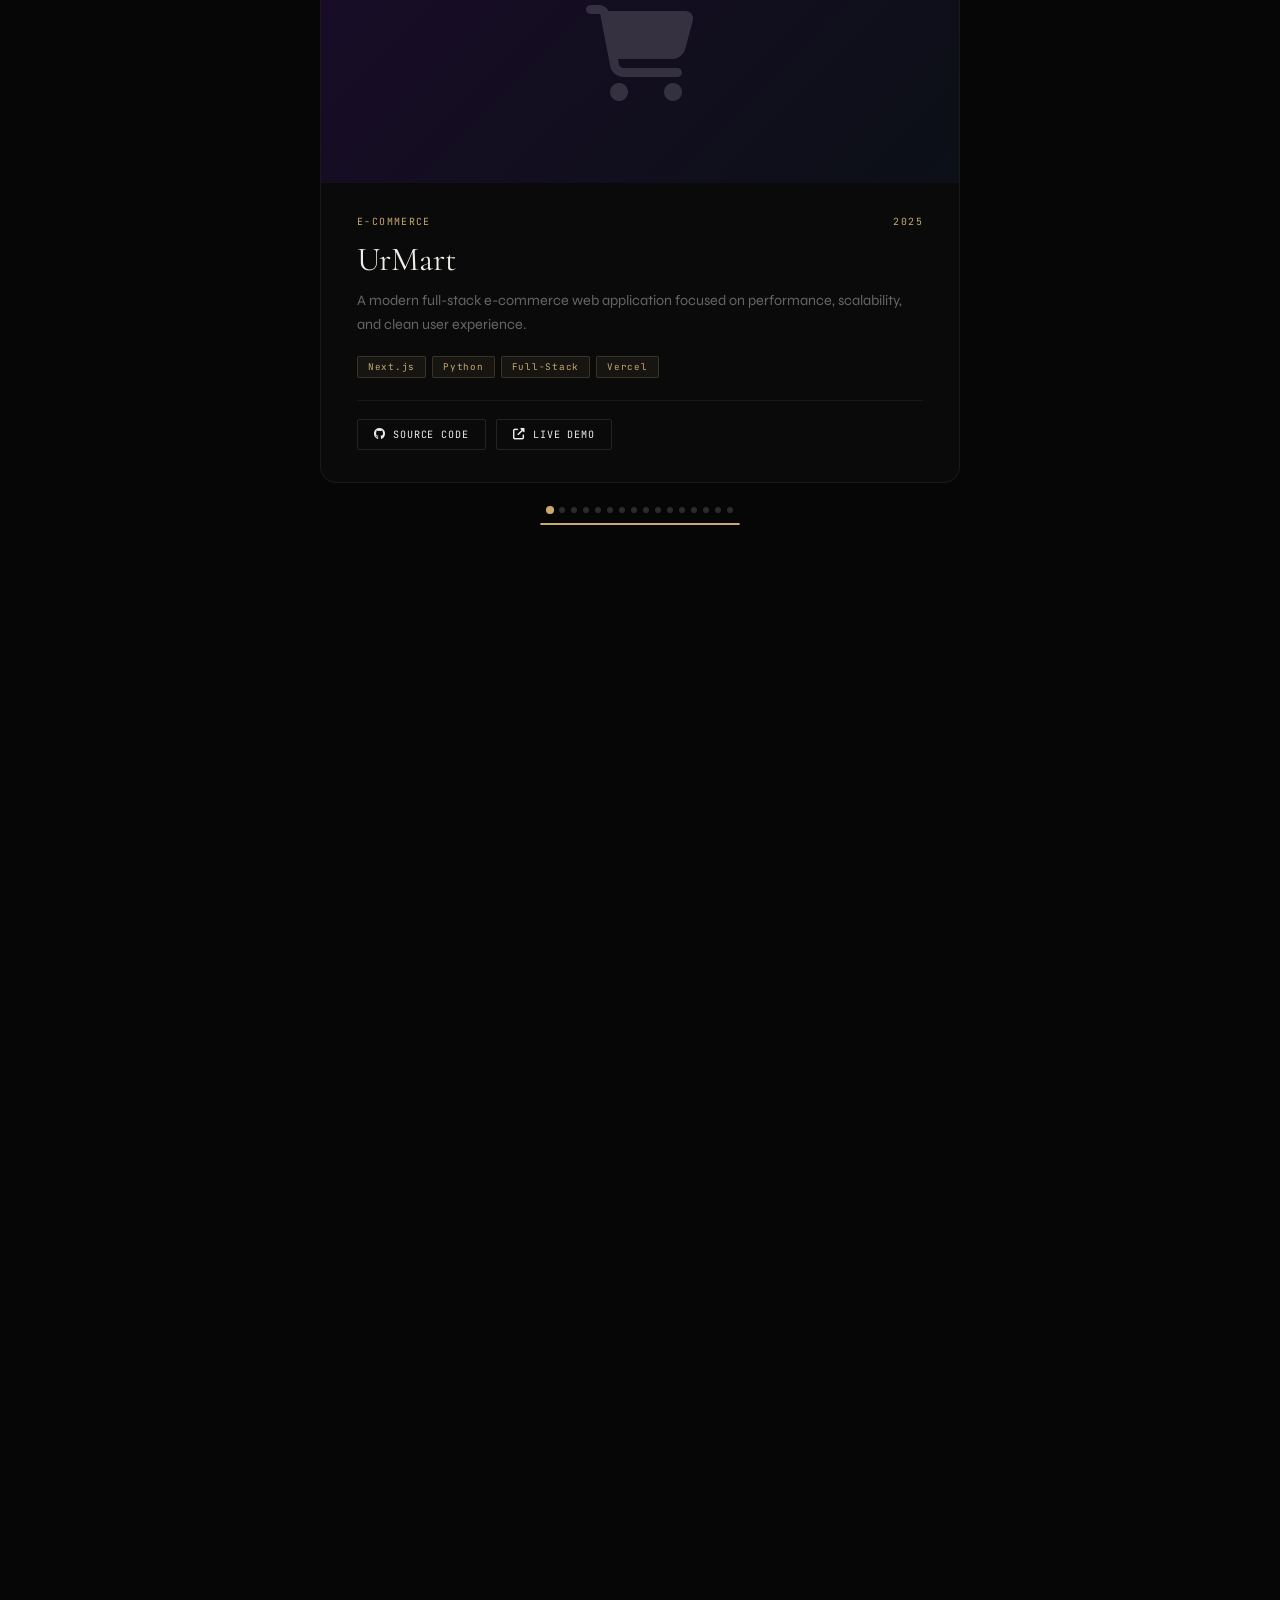
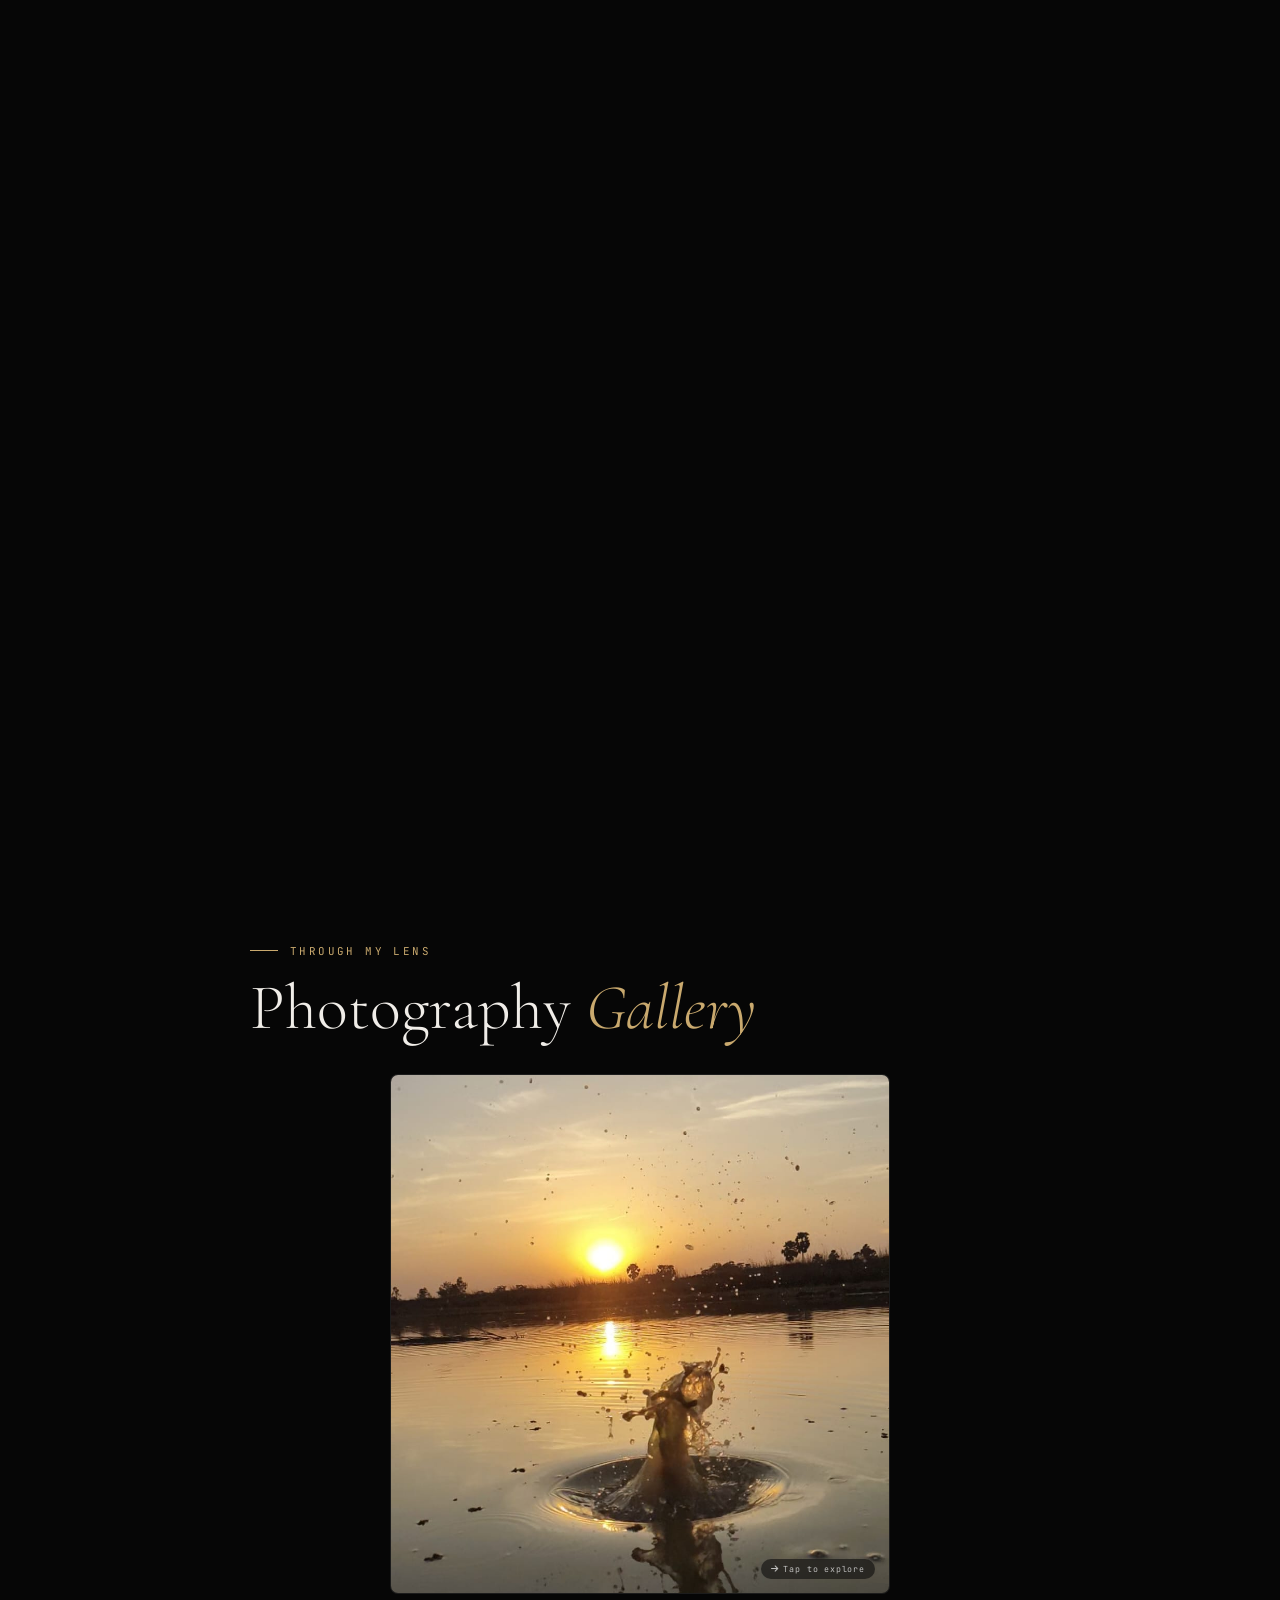
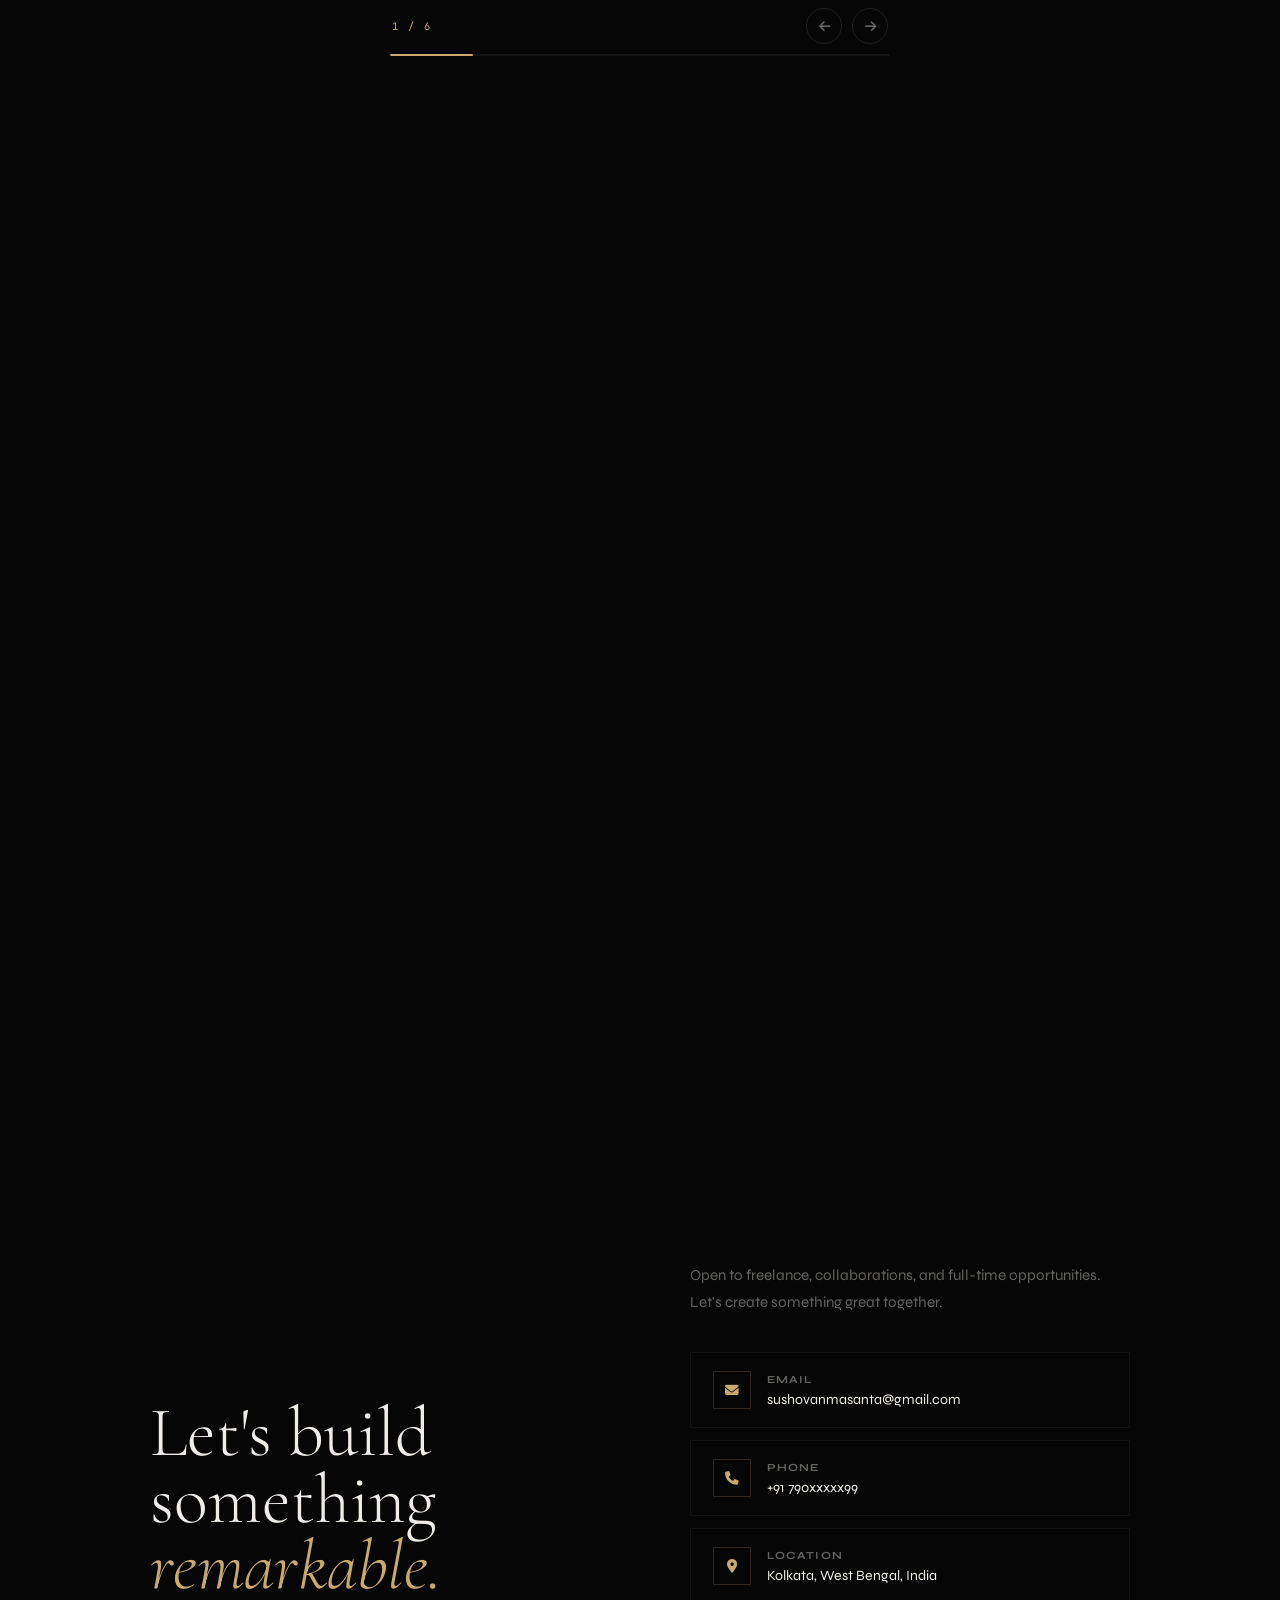
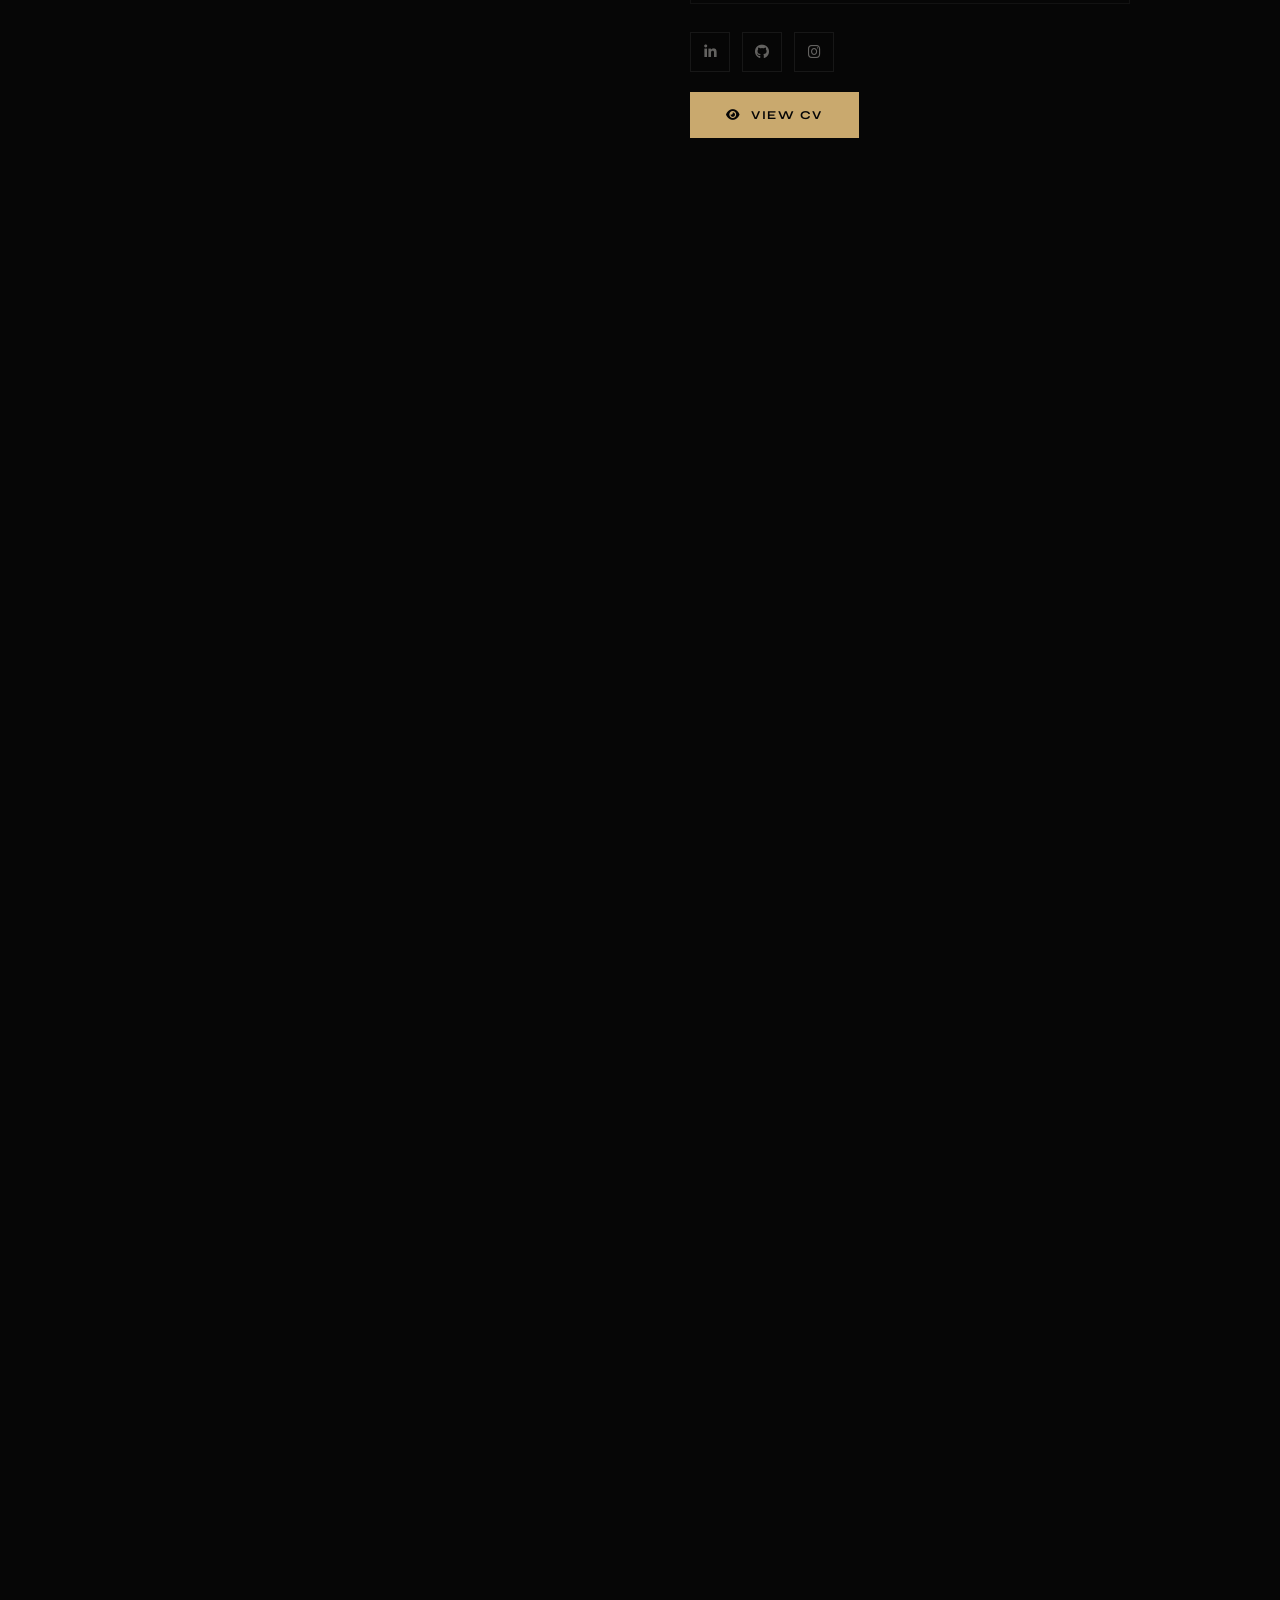
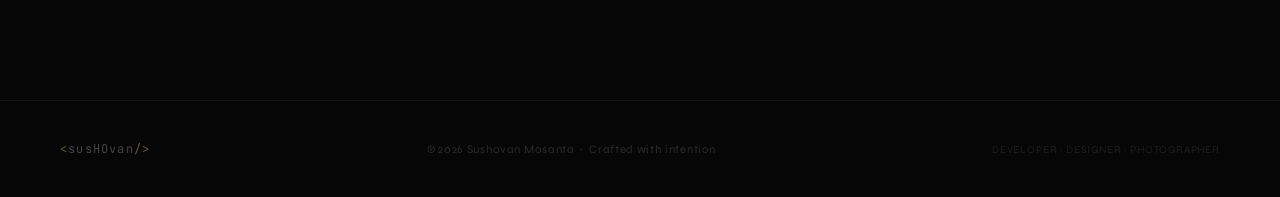
==== commit cae2a7b6: "Update index.html" ====
--- a/index.html
+++ b/index.html
@@ -60,7 +60,7 @@
       <p class="hero-tagline">Creative Developer &nbsp;·&nbsp; UI/UX Designer &nbsp;·&nbsp; Photographer</p>
       <div class="hero-actions">
         <a href="projects.html" class="btn-gold">View My Work <i class="fas fa-arrow-right"></i></a>
-        <a href="https://drive.google.com/file/d/1FqUendbYcz2VGKgzKd31PB6QH8QBdALB/view" class="btn-border" target="_blank" style="margin-top:8px;display:inline-flex;align-self:flex-start"><i class="fas fa-eye"></i> View CV</a>
+        <a href="https://drive.google.com/file/d/1FqUendbYcz2VGKgzKd31PB6QH8QBdALB/view" class="btn-border" target="_blank" ><i class="fas fa-eye"></i> View CV</a>
       </div>
     </div>
   </section>
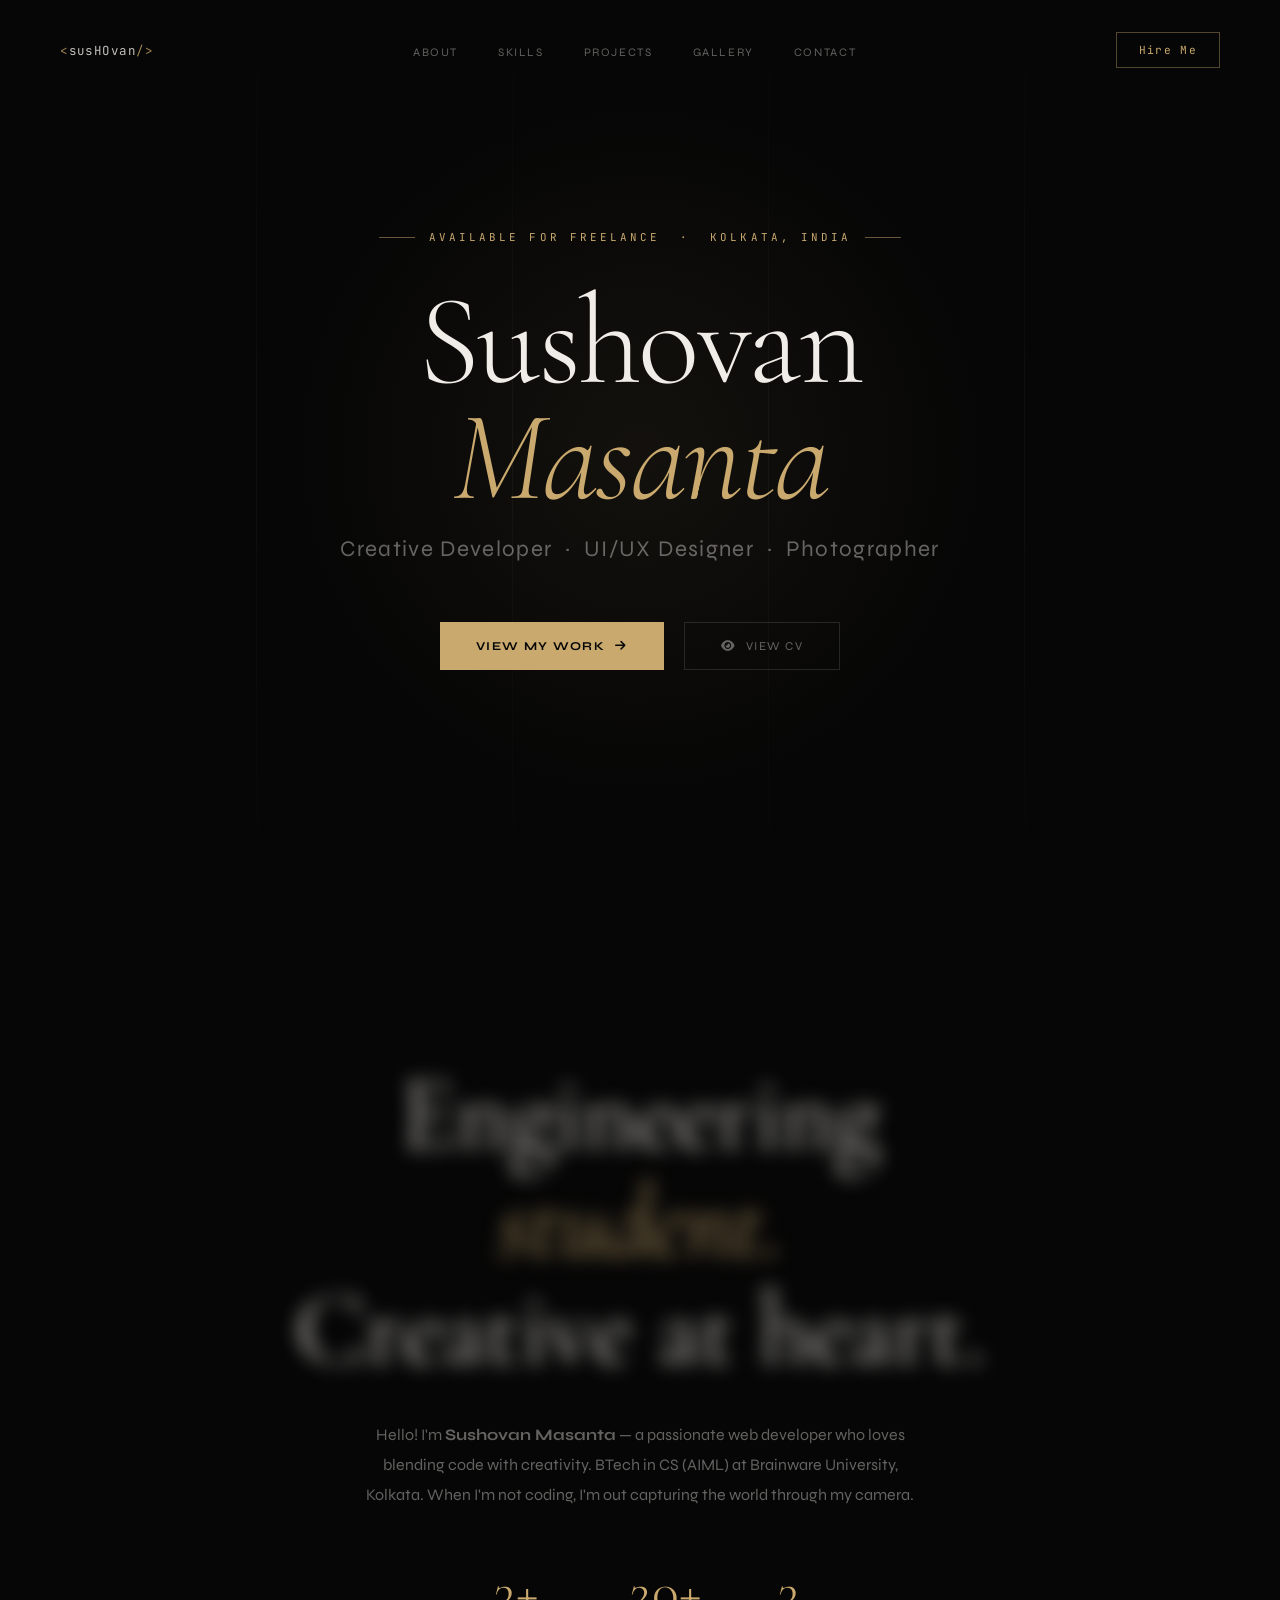
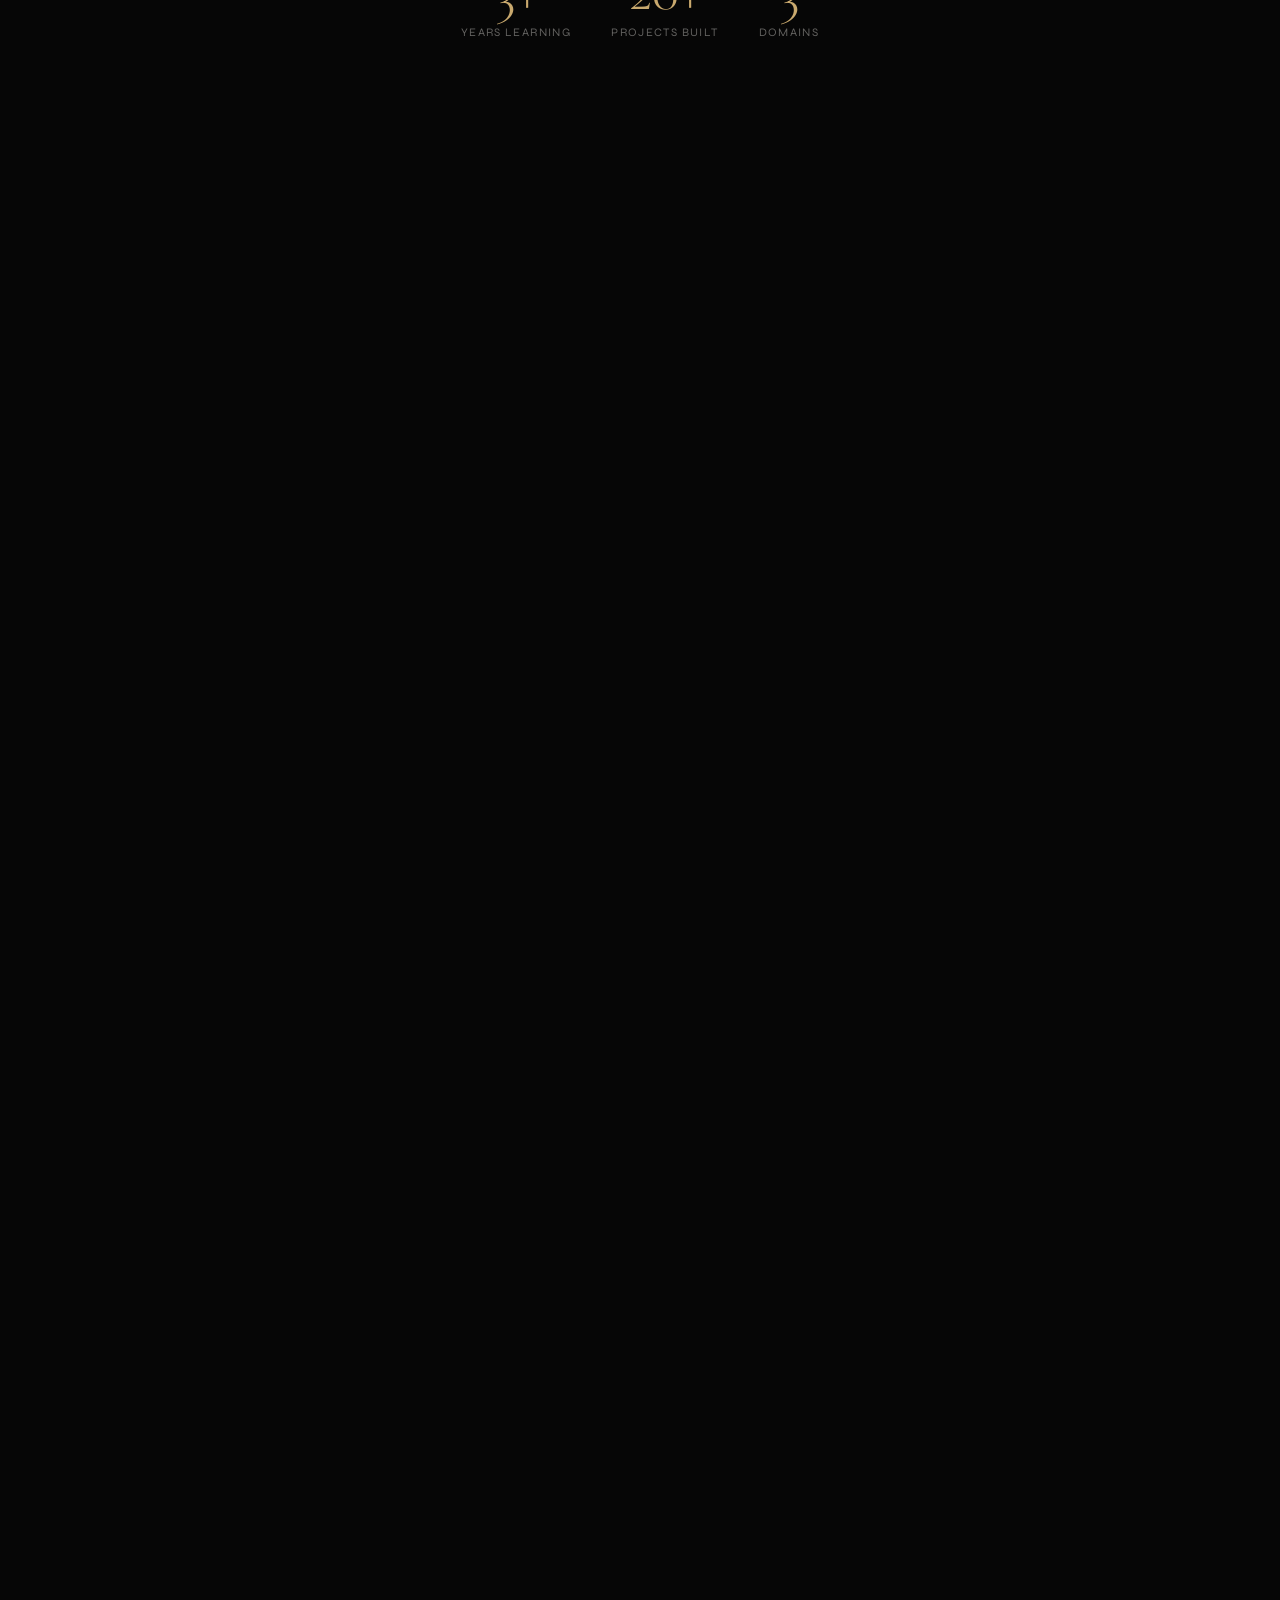
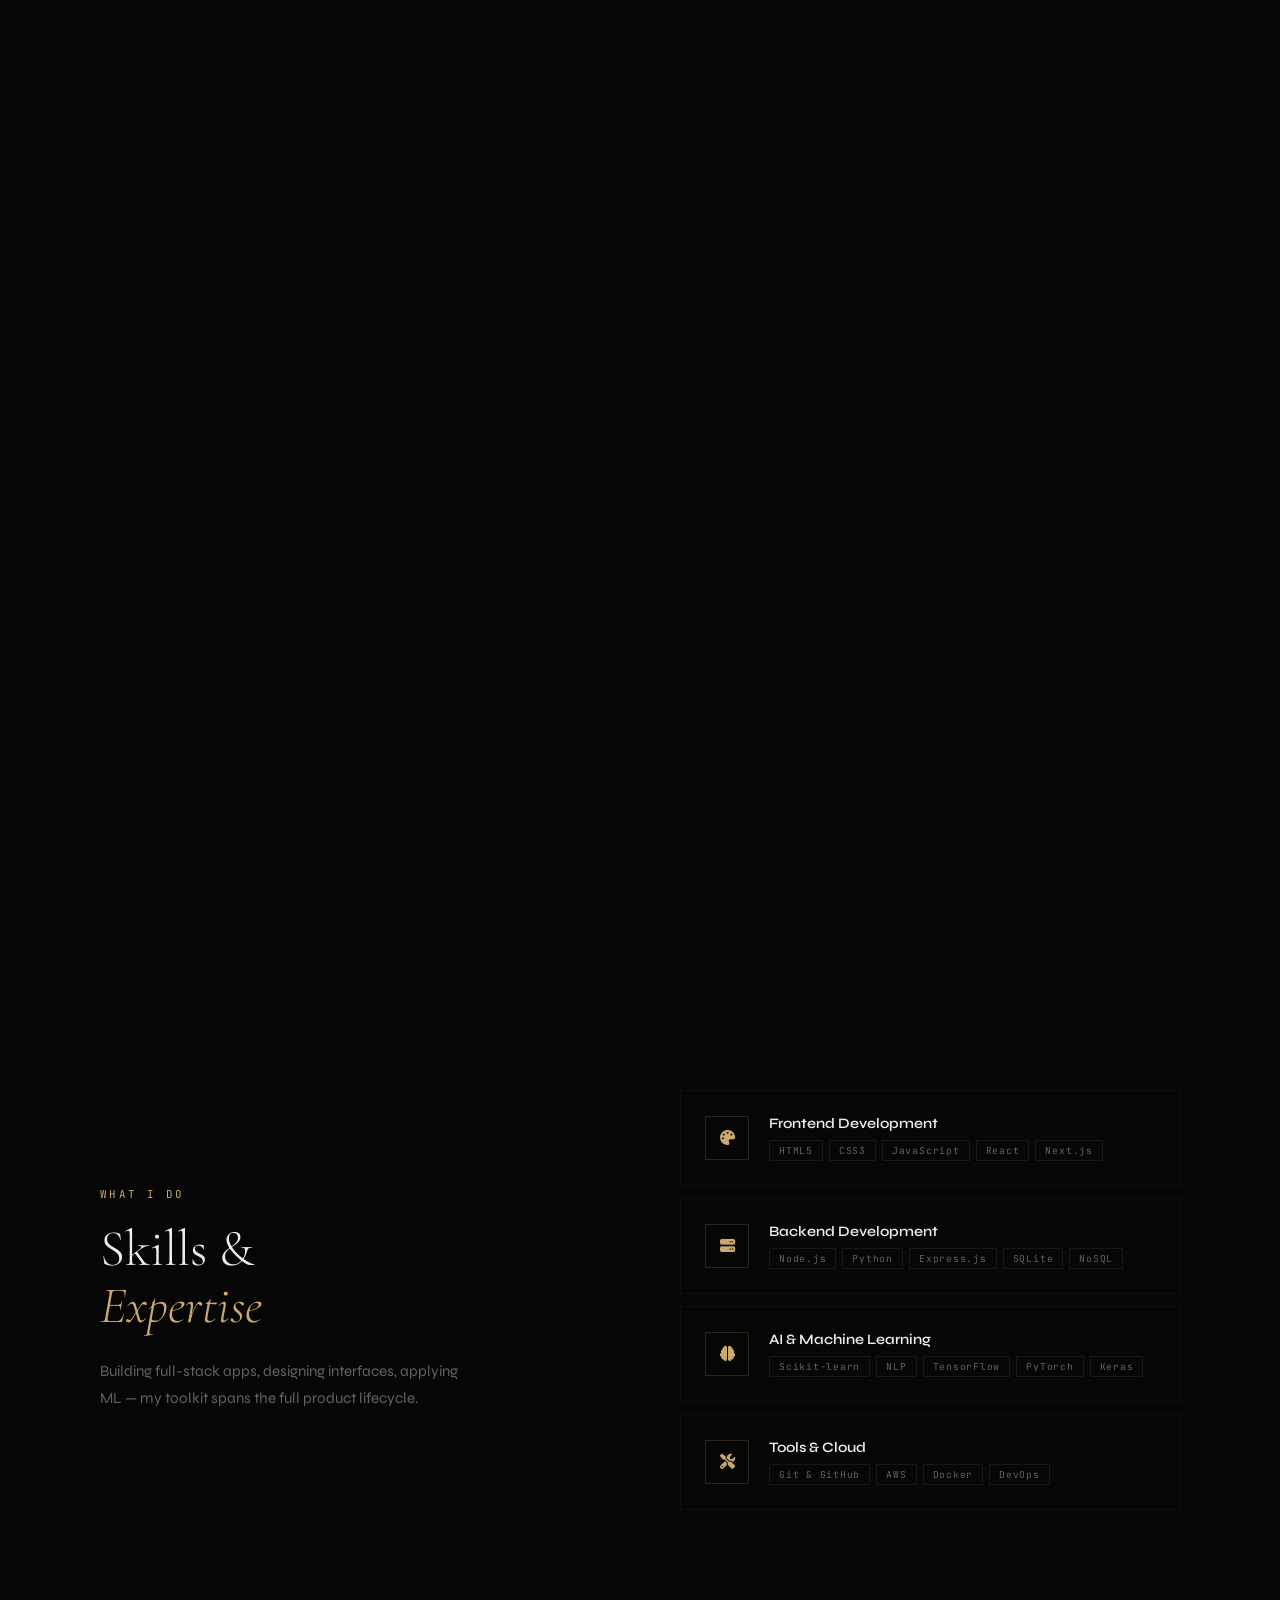
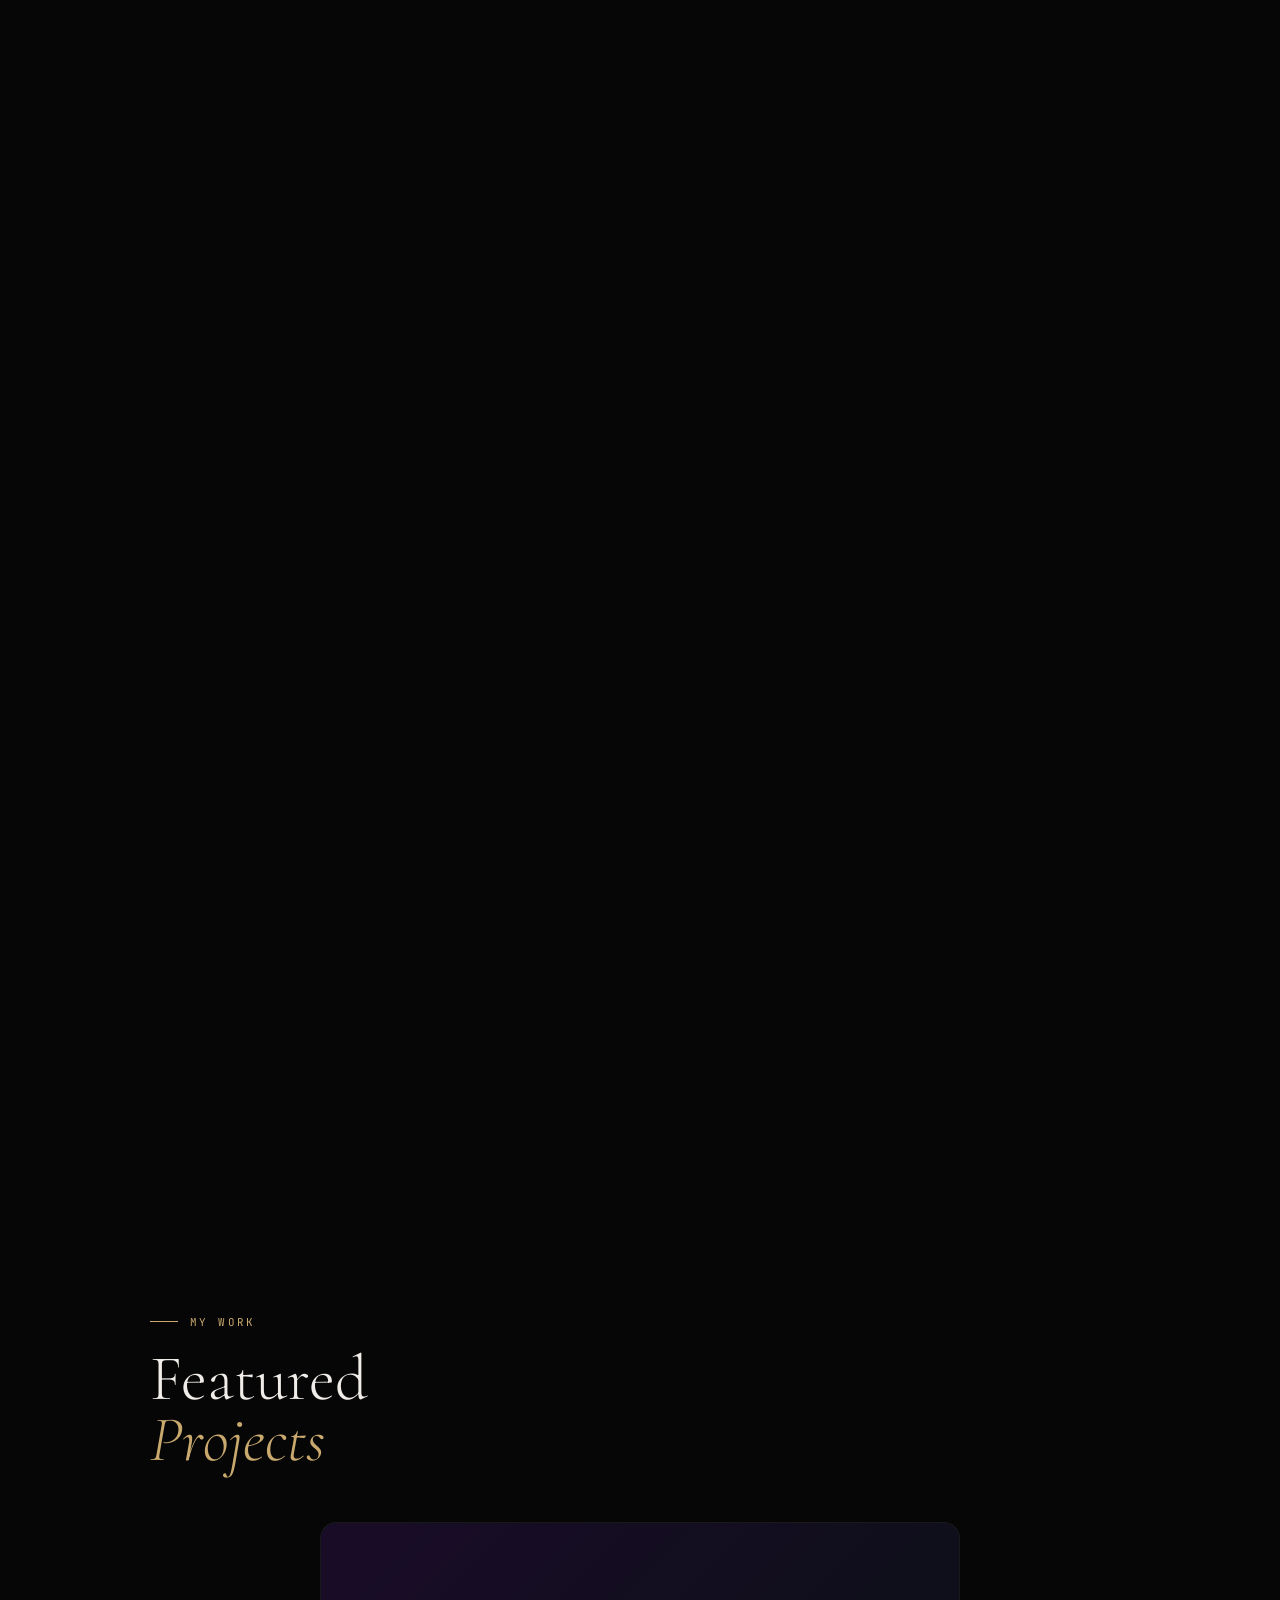
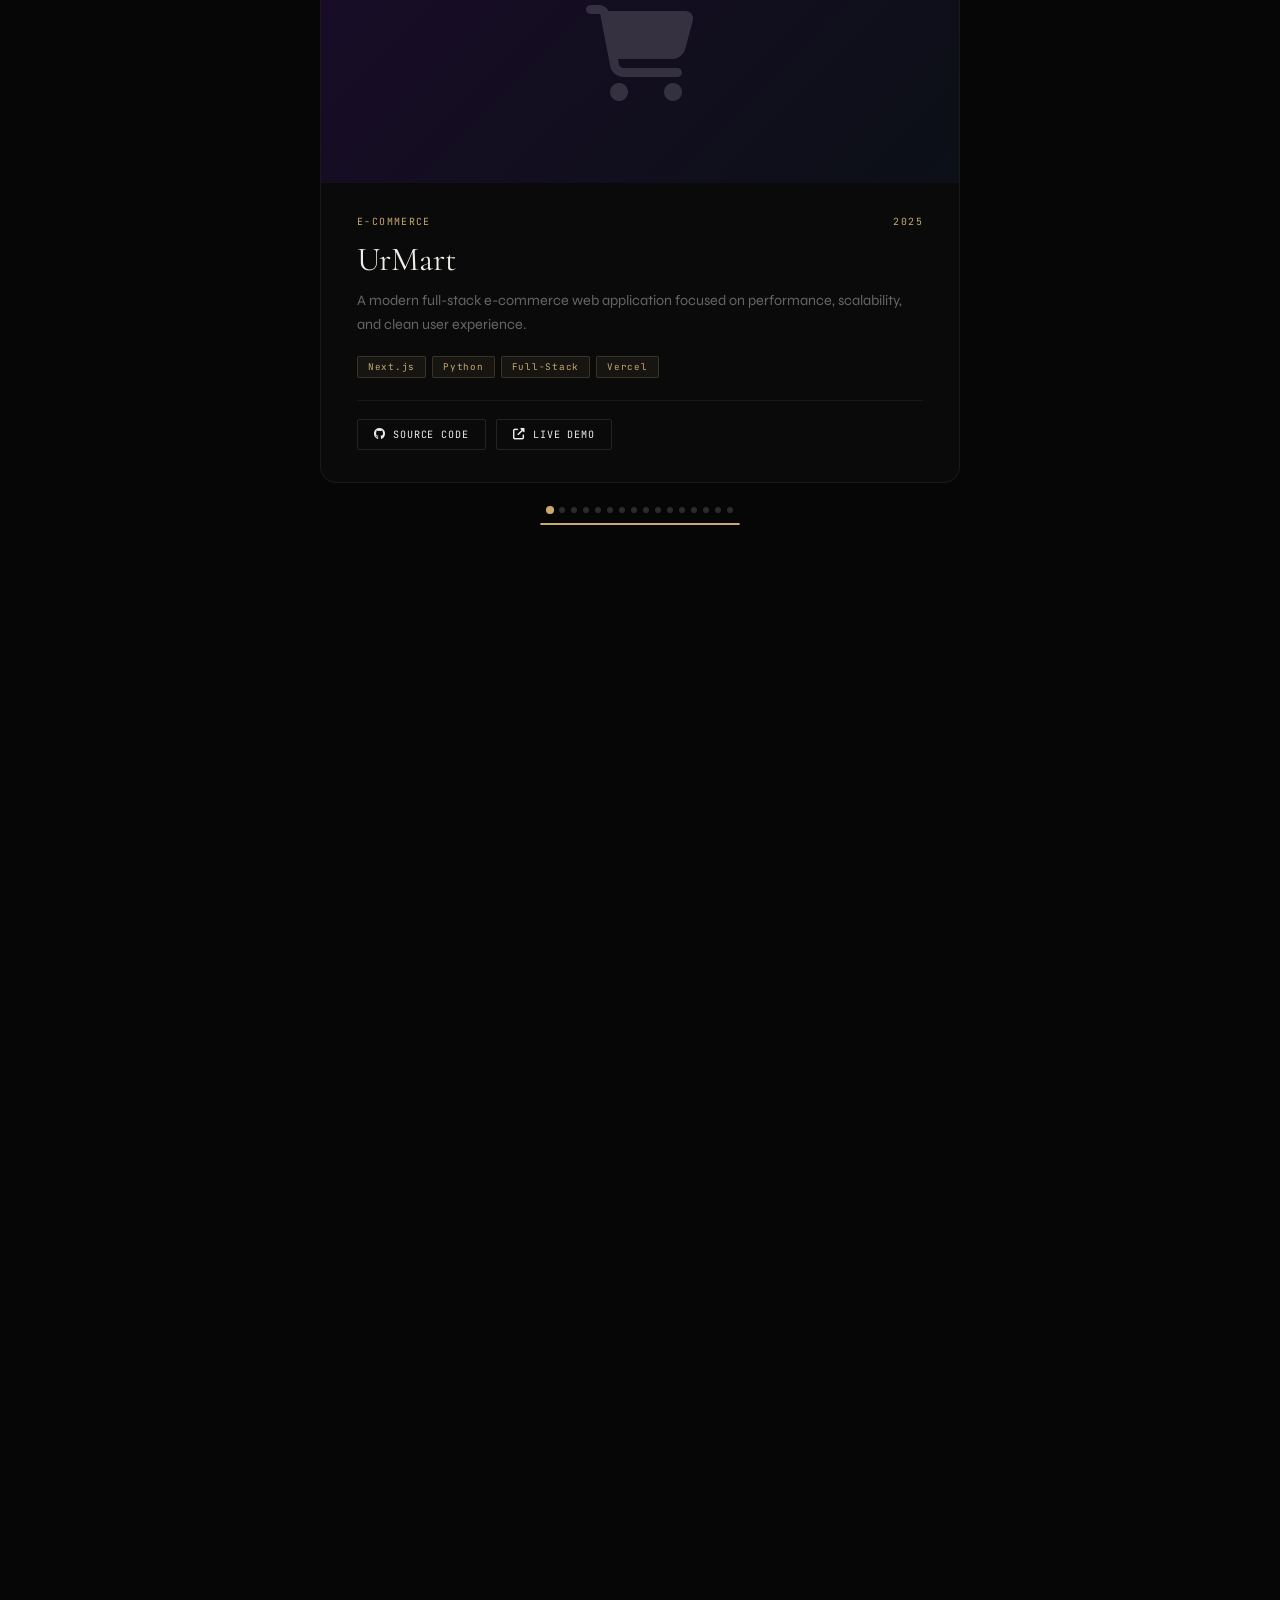
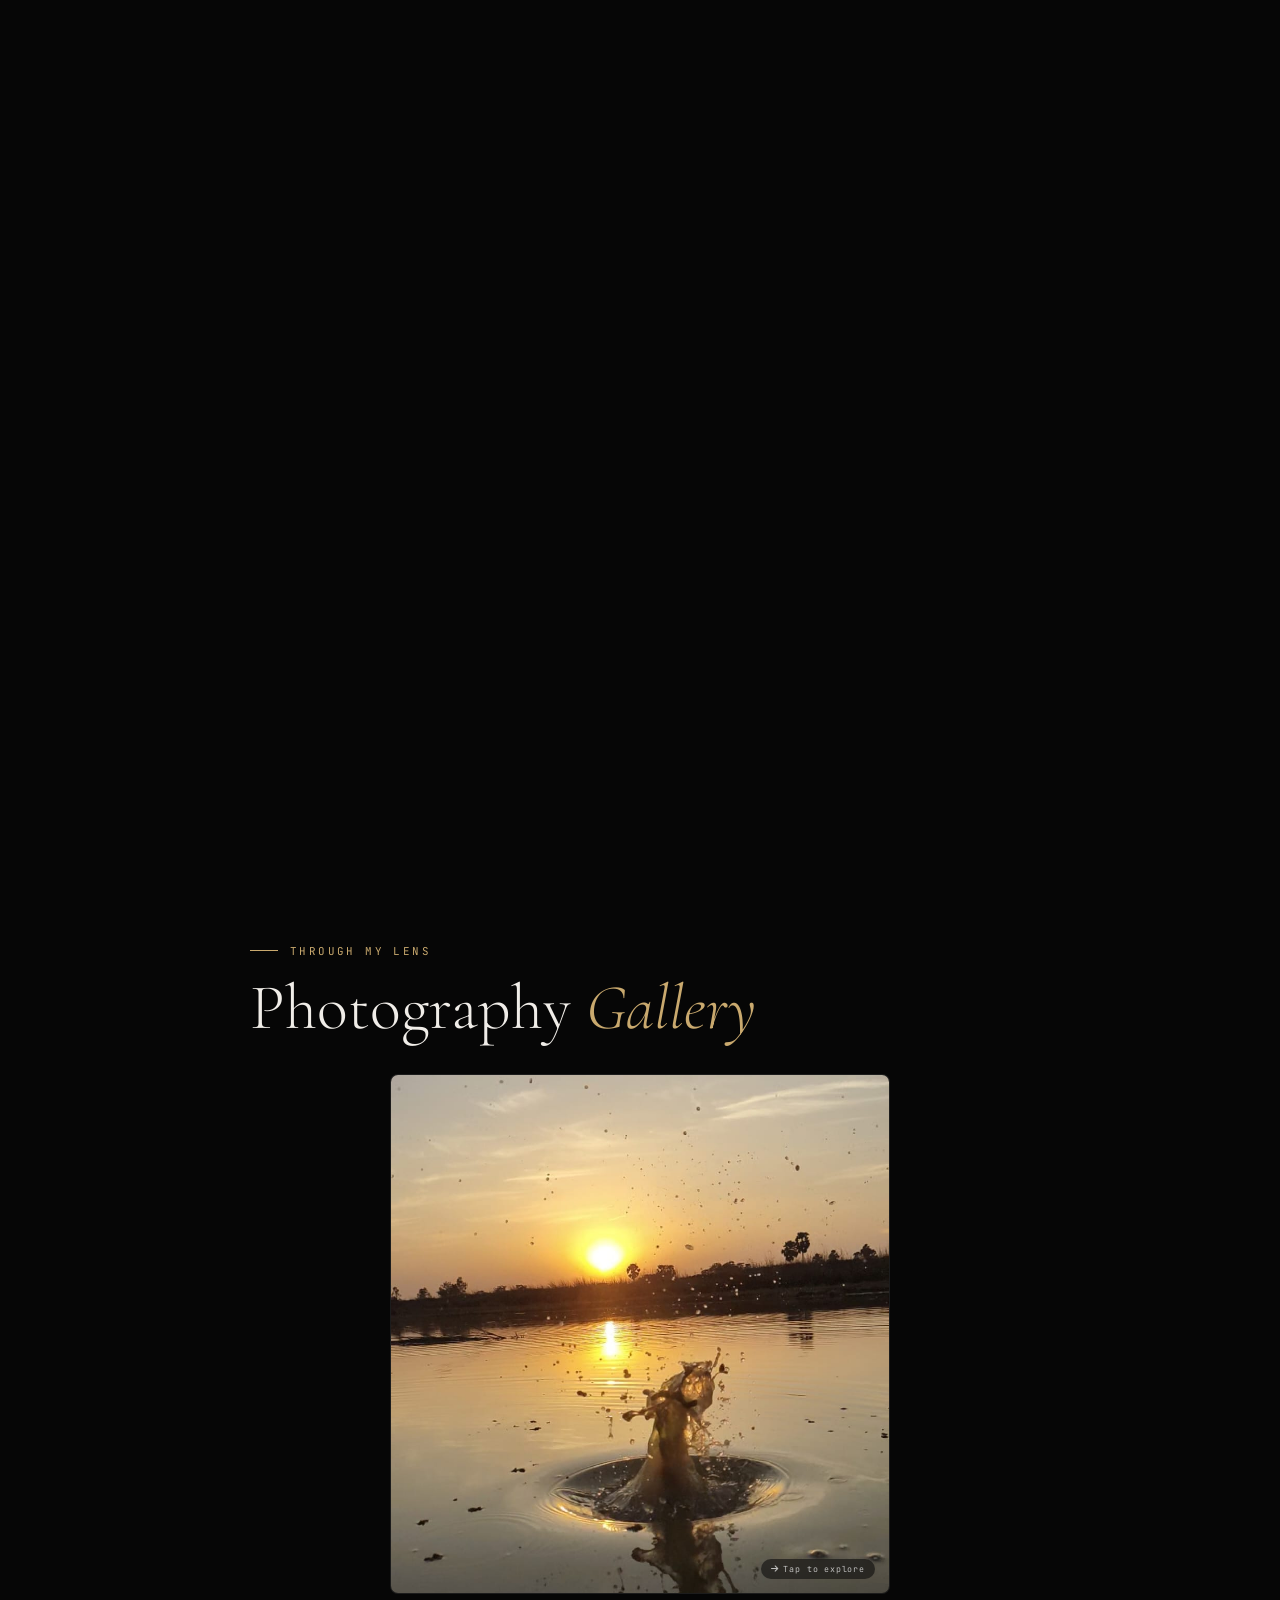
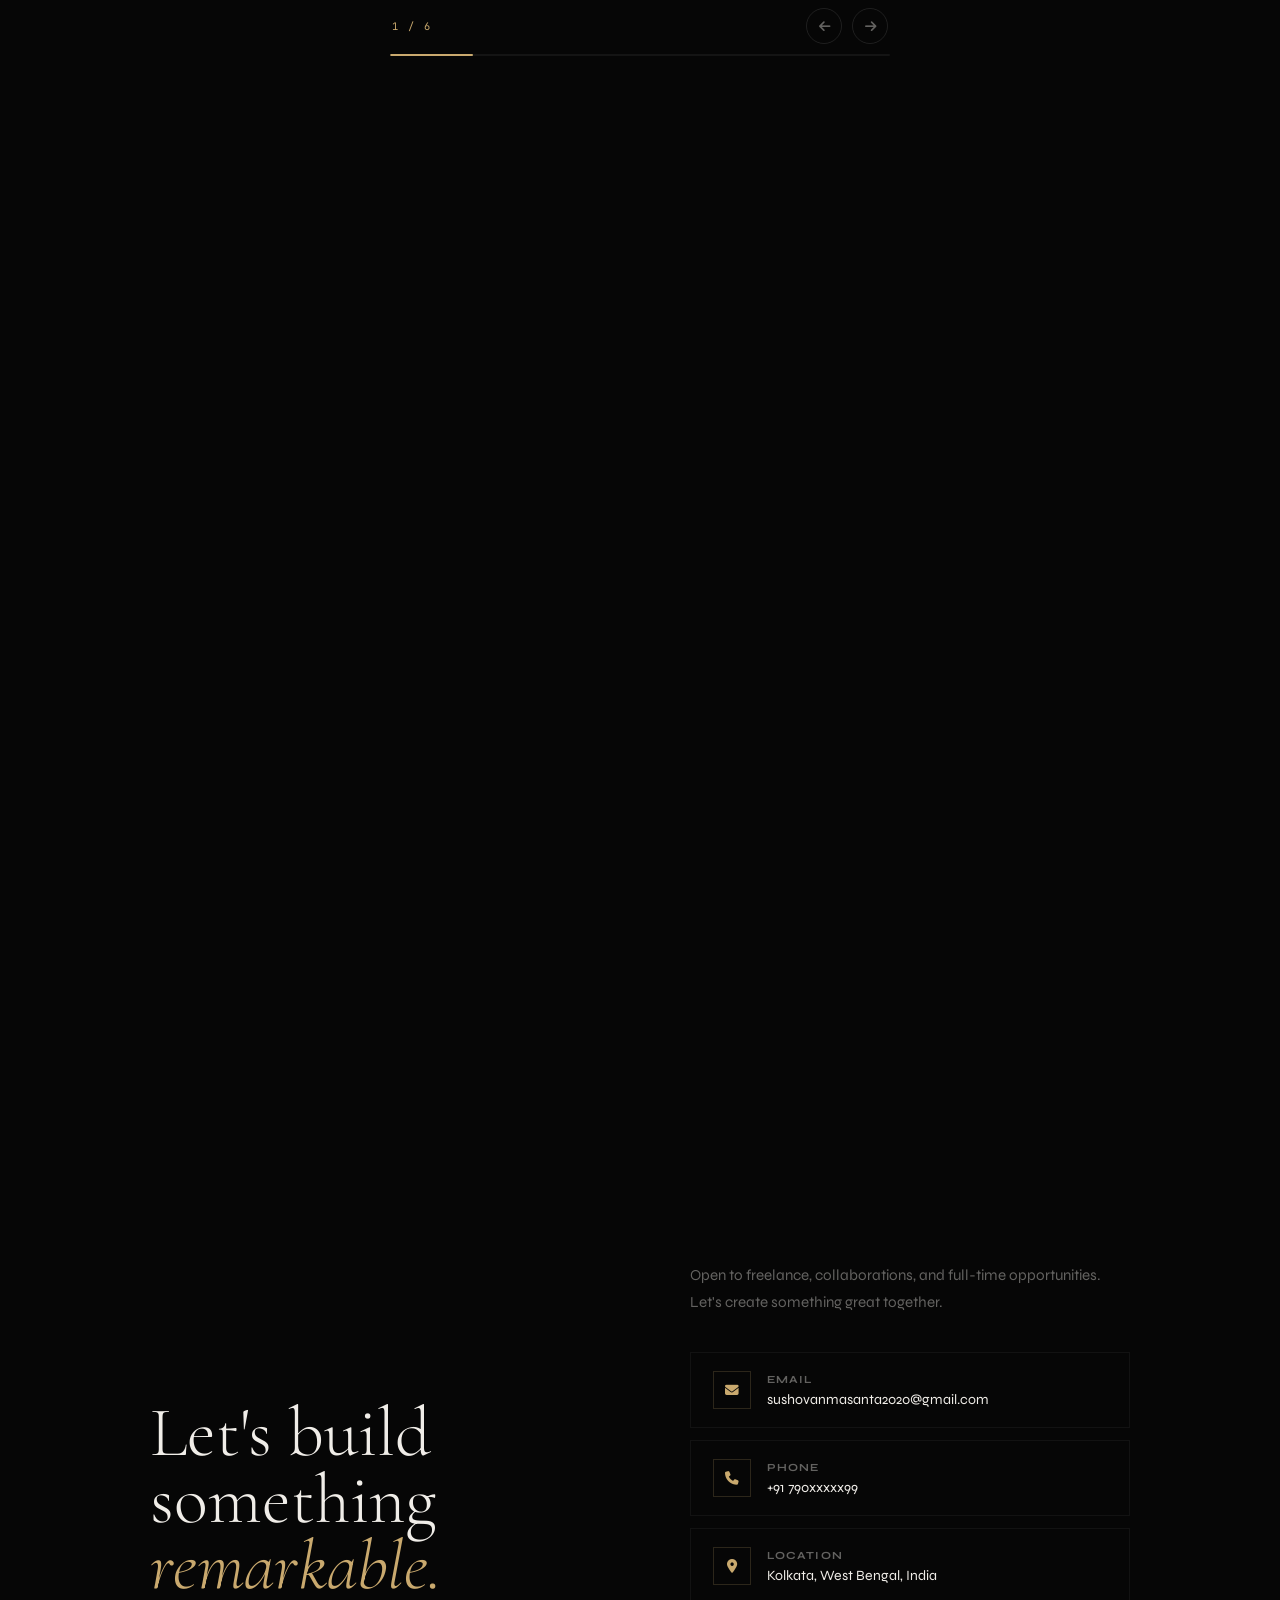
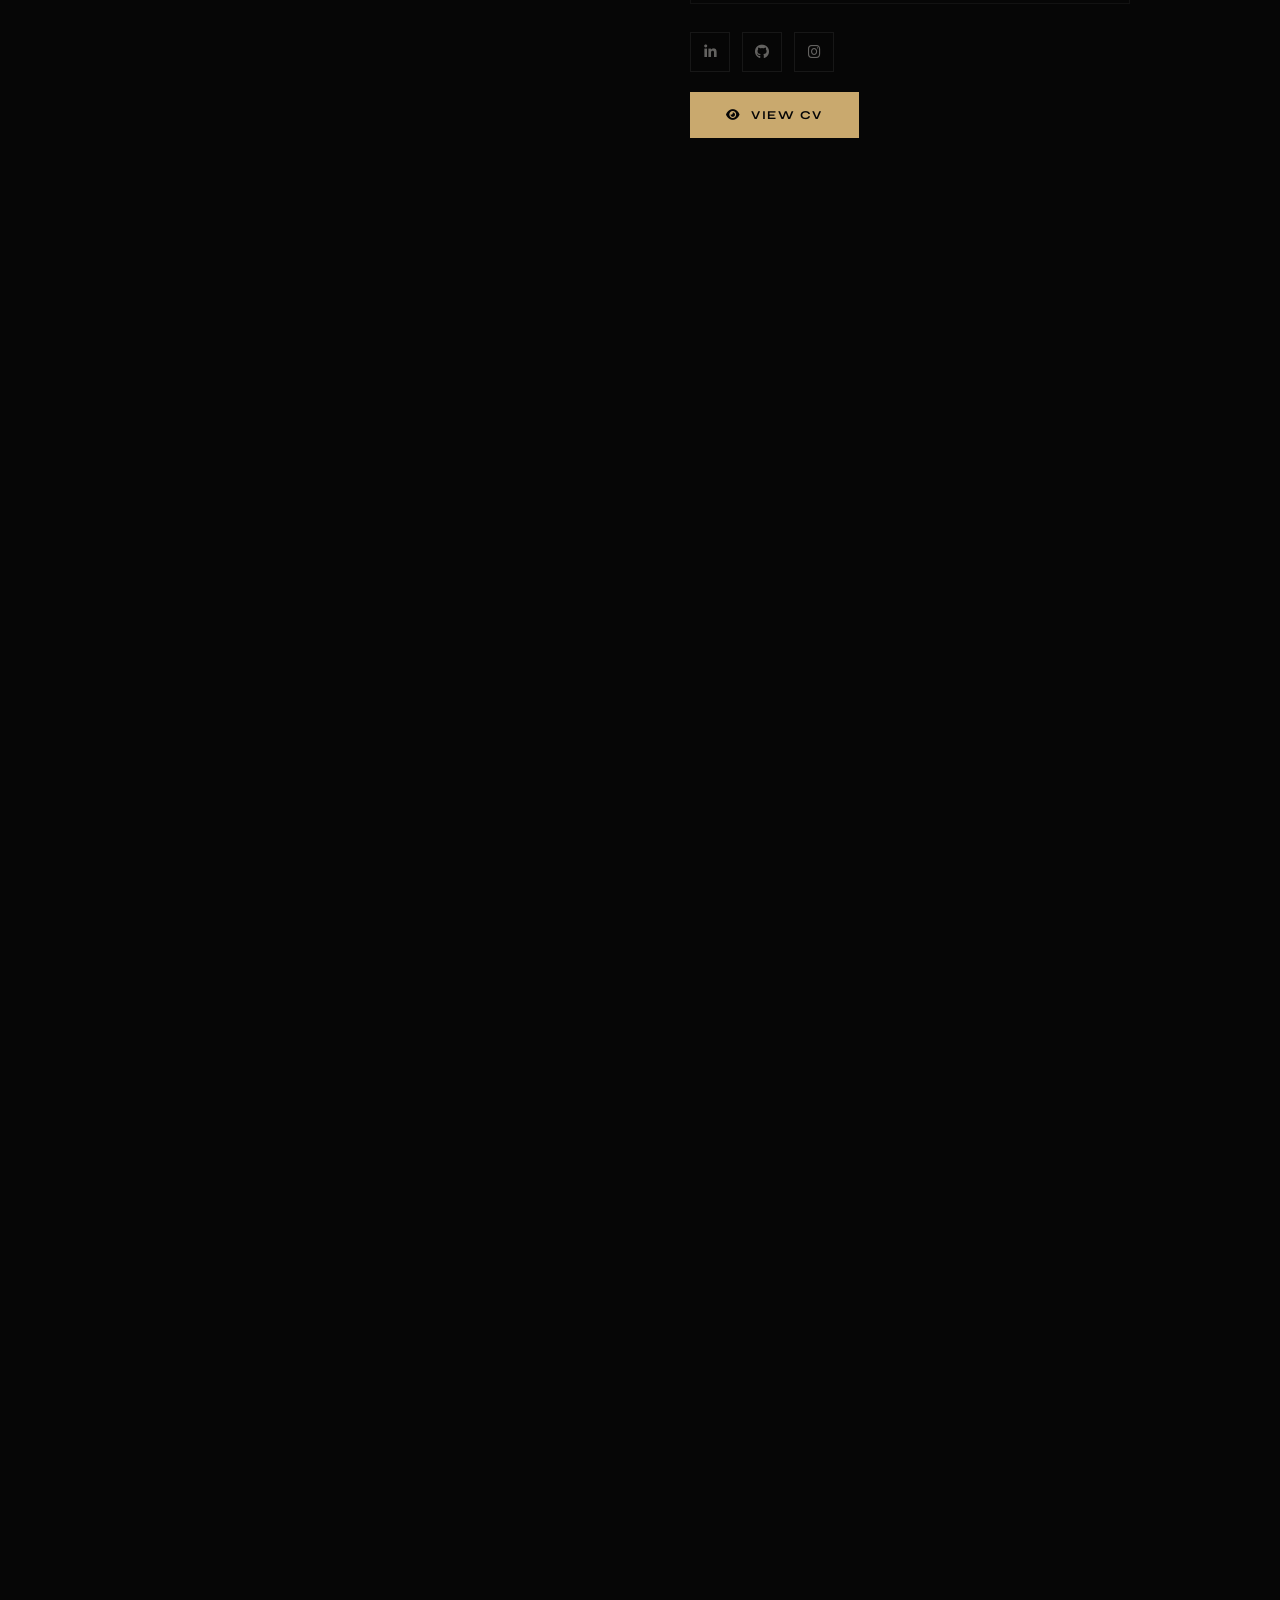
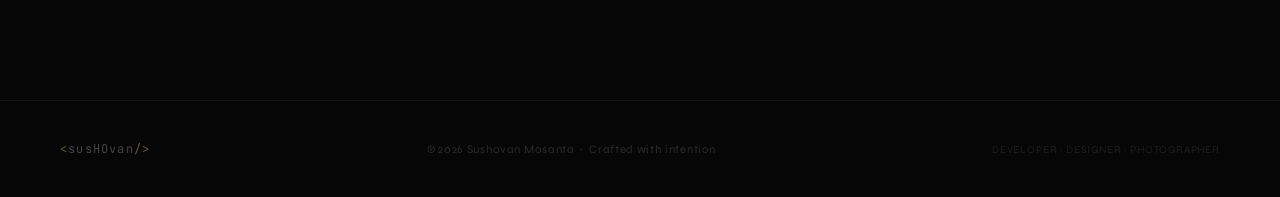
==== commit cb4686a0: "Update index.html" ====
--- a/index.html
+++ b/index.html
@@ -29,7 +29,7 @@
       <li><a href="#ch-gallery">Gallery</a></li>
       <li><a href="#ch-contact">Contact</a></li>
     </ul>
-    <a href="mailto:sushovanmasanta@gmail.com" class="nav-cta">Hire Me</a>
+    <a href="mailto:sushovanmasanta2020@gmail.com" class="nav-cta">Hire Me</a>
     <button class="nav-hamburger" id="navHam" aria-label="Open menu">
       <span></span><span></span><span></span>
     </button>
@@ -442,9 +442,9 @@
         <div class="contact-big-text" id="ct-text">Let's build<br>something<br><em>remarkable.</em></div>
         <div class="contact-right" id="ct-right">
           <p>Open to freelance, collaborations, and full-time opportunities. Let's create something great together.</p>
-          <a href="mailto:sushovanmasanta@gmail.com" class="c-item">
+          <a href="mailto:sushovanmasanta2020@gmail.com" class="c-item">
             <div class="c-icon"><i class="fas fa-envelope"></i></div>
-            <div><h4>Email</h4><span>sushovanmasanta@gmail.com</span></div>
+            <div><h4>Email</h4><span>sushovanmasanta2020@gmail.com</span></div>
           </a>
           <a href="tel:+917908869499" class="c-item">
             <div class="c-icon"><i class="fas fa-phone"></i></div>
